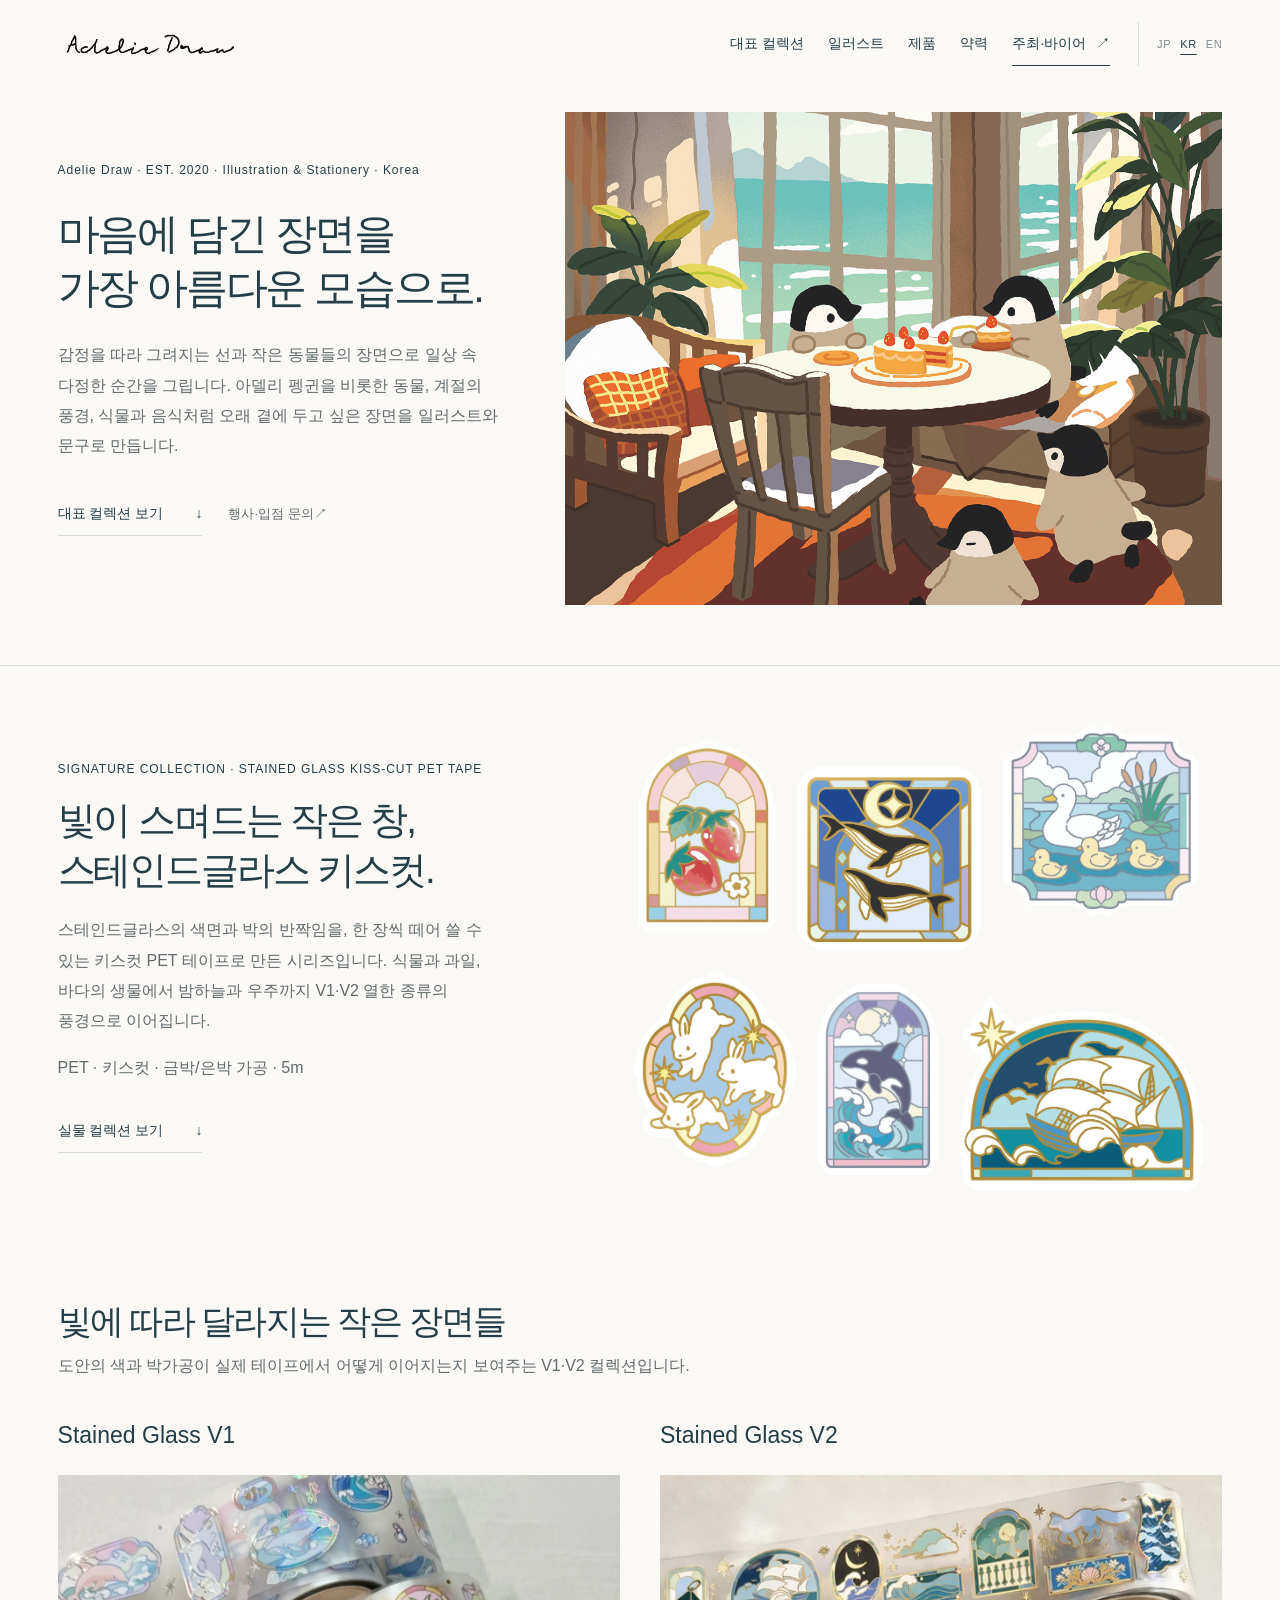
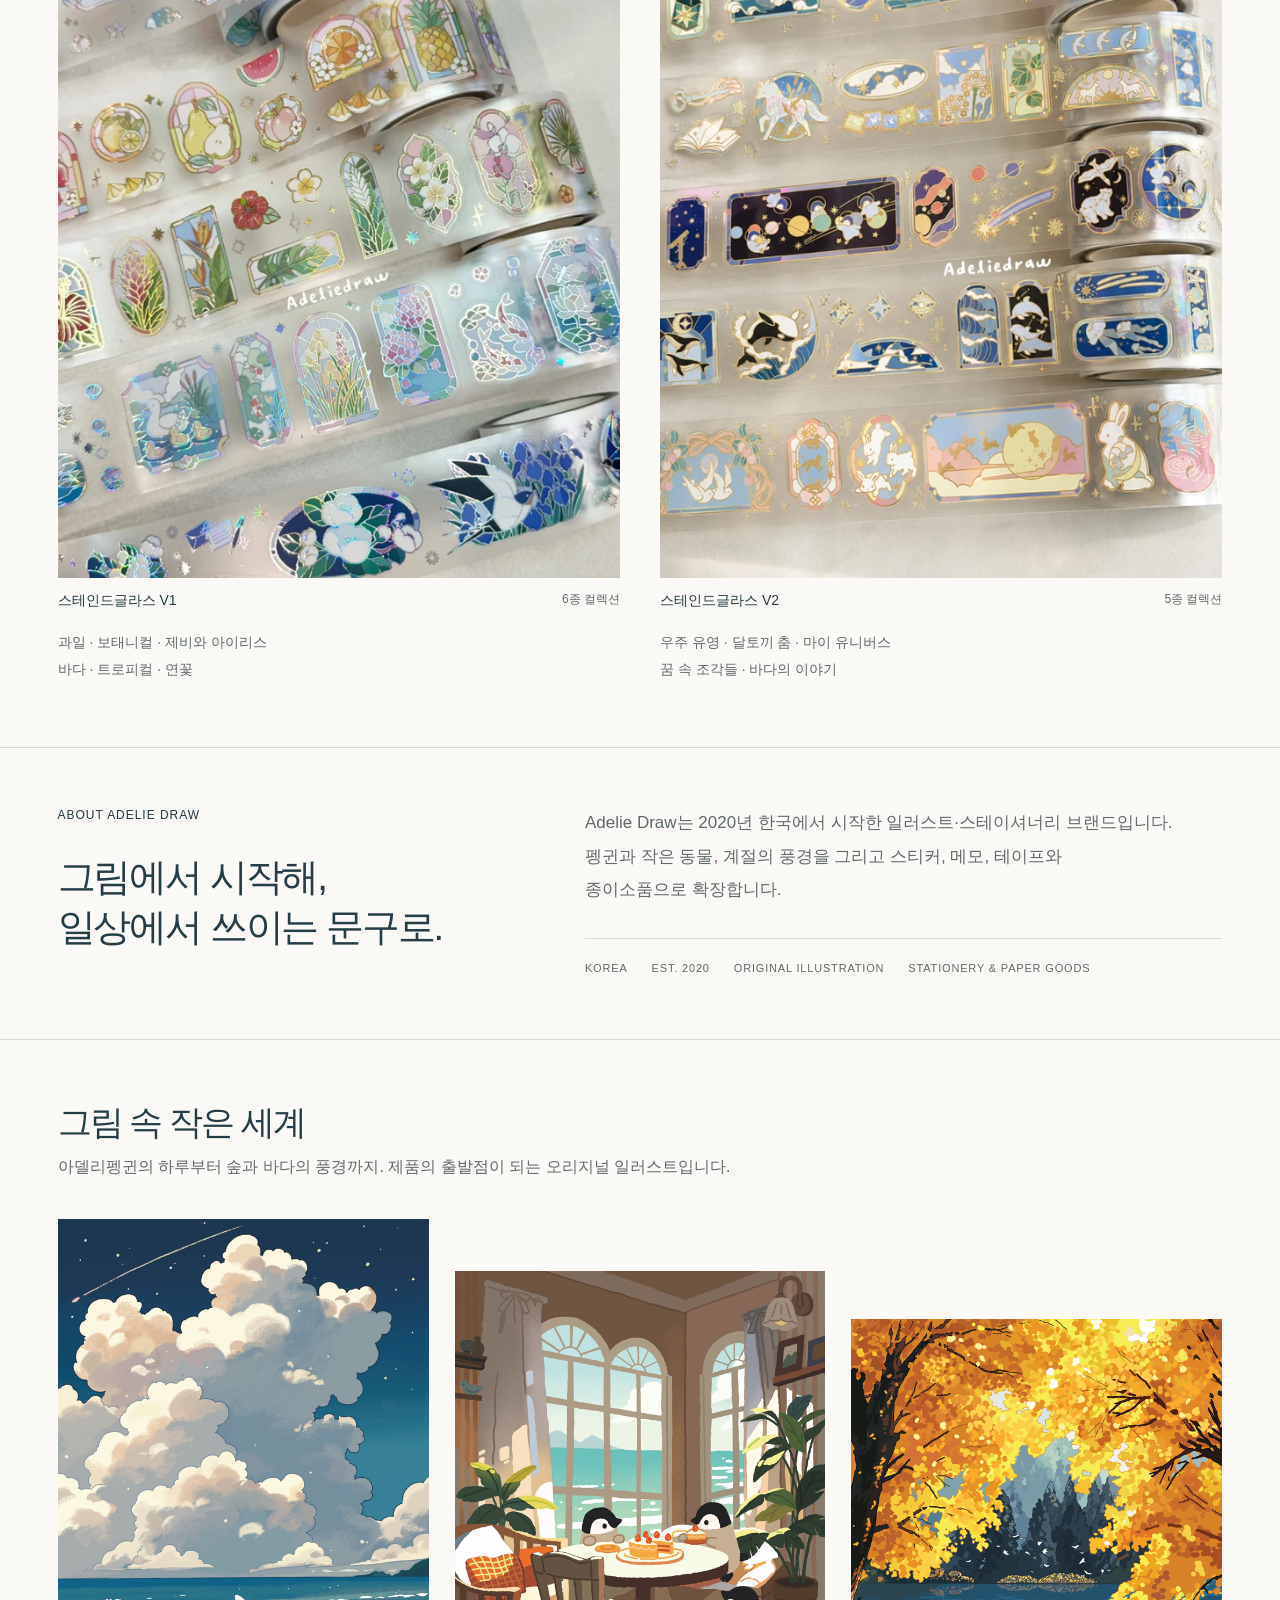
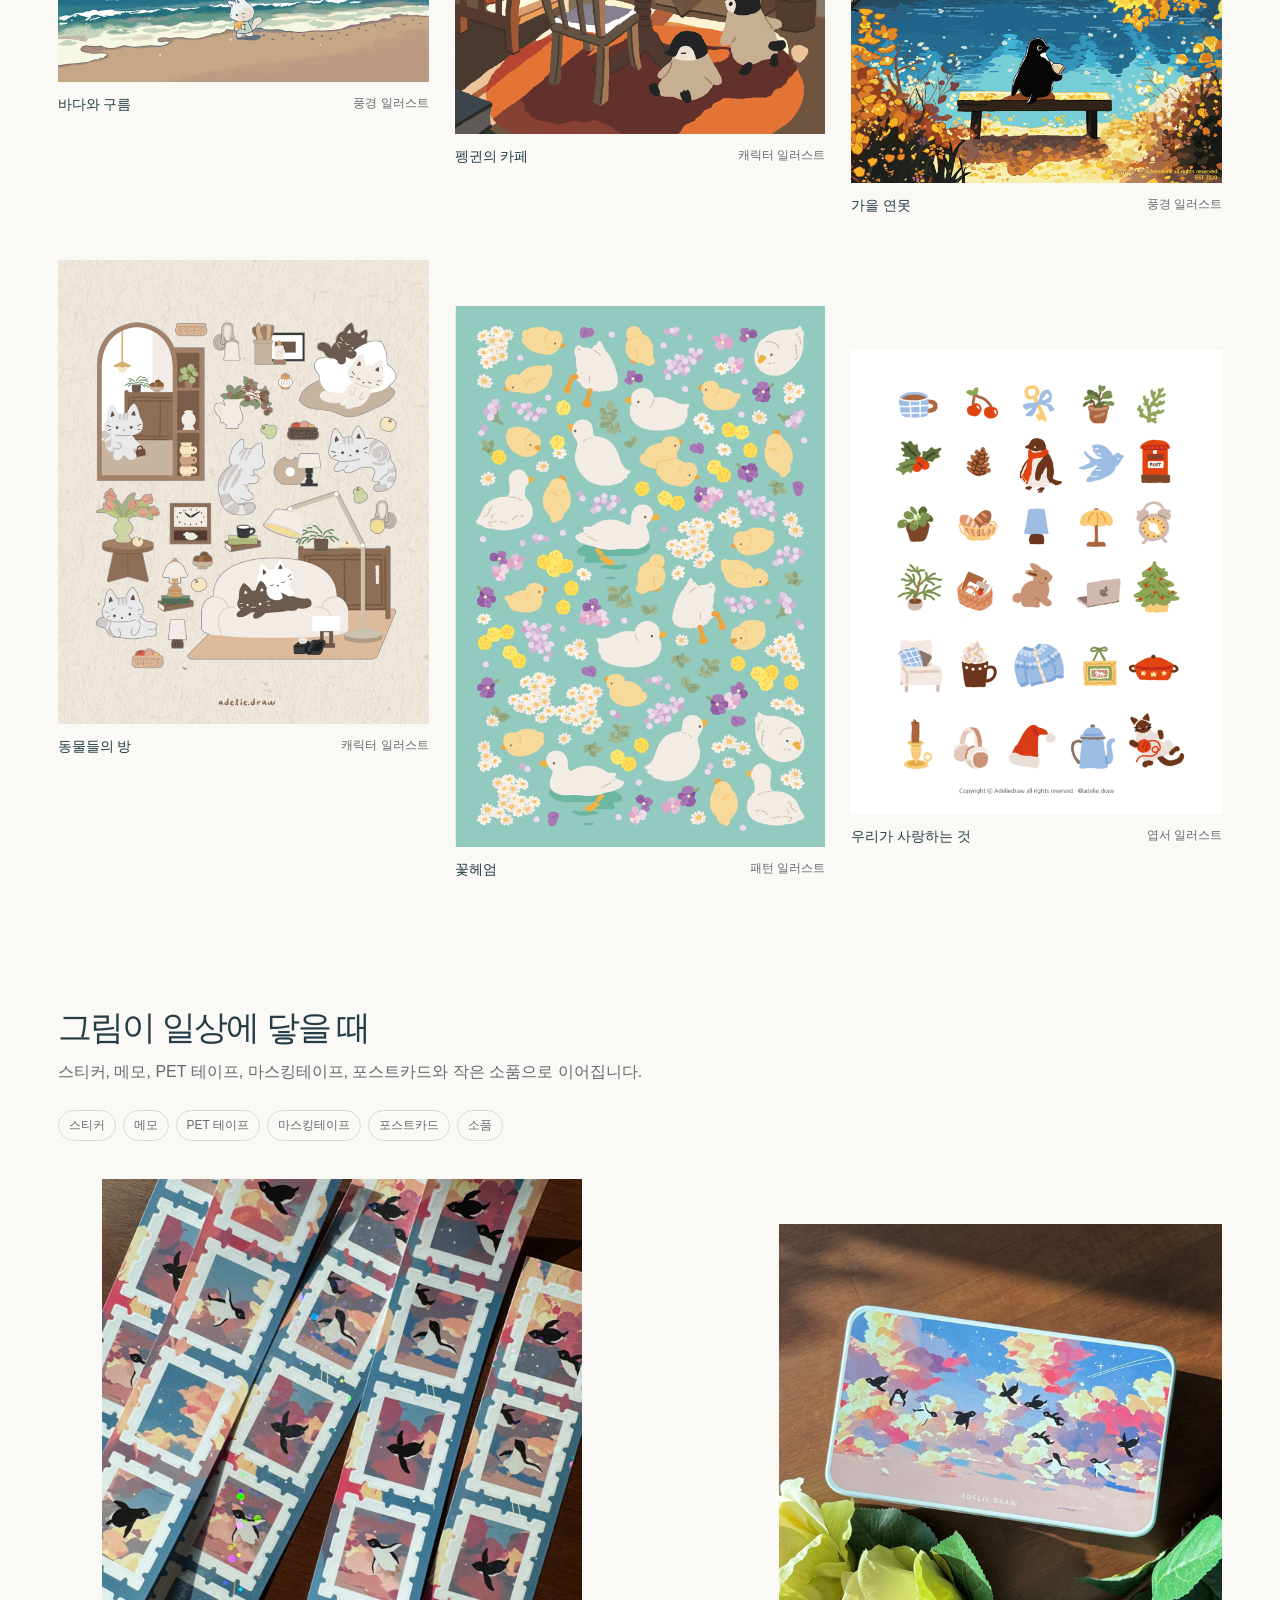
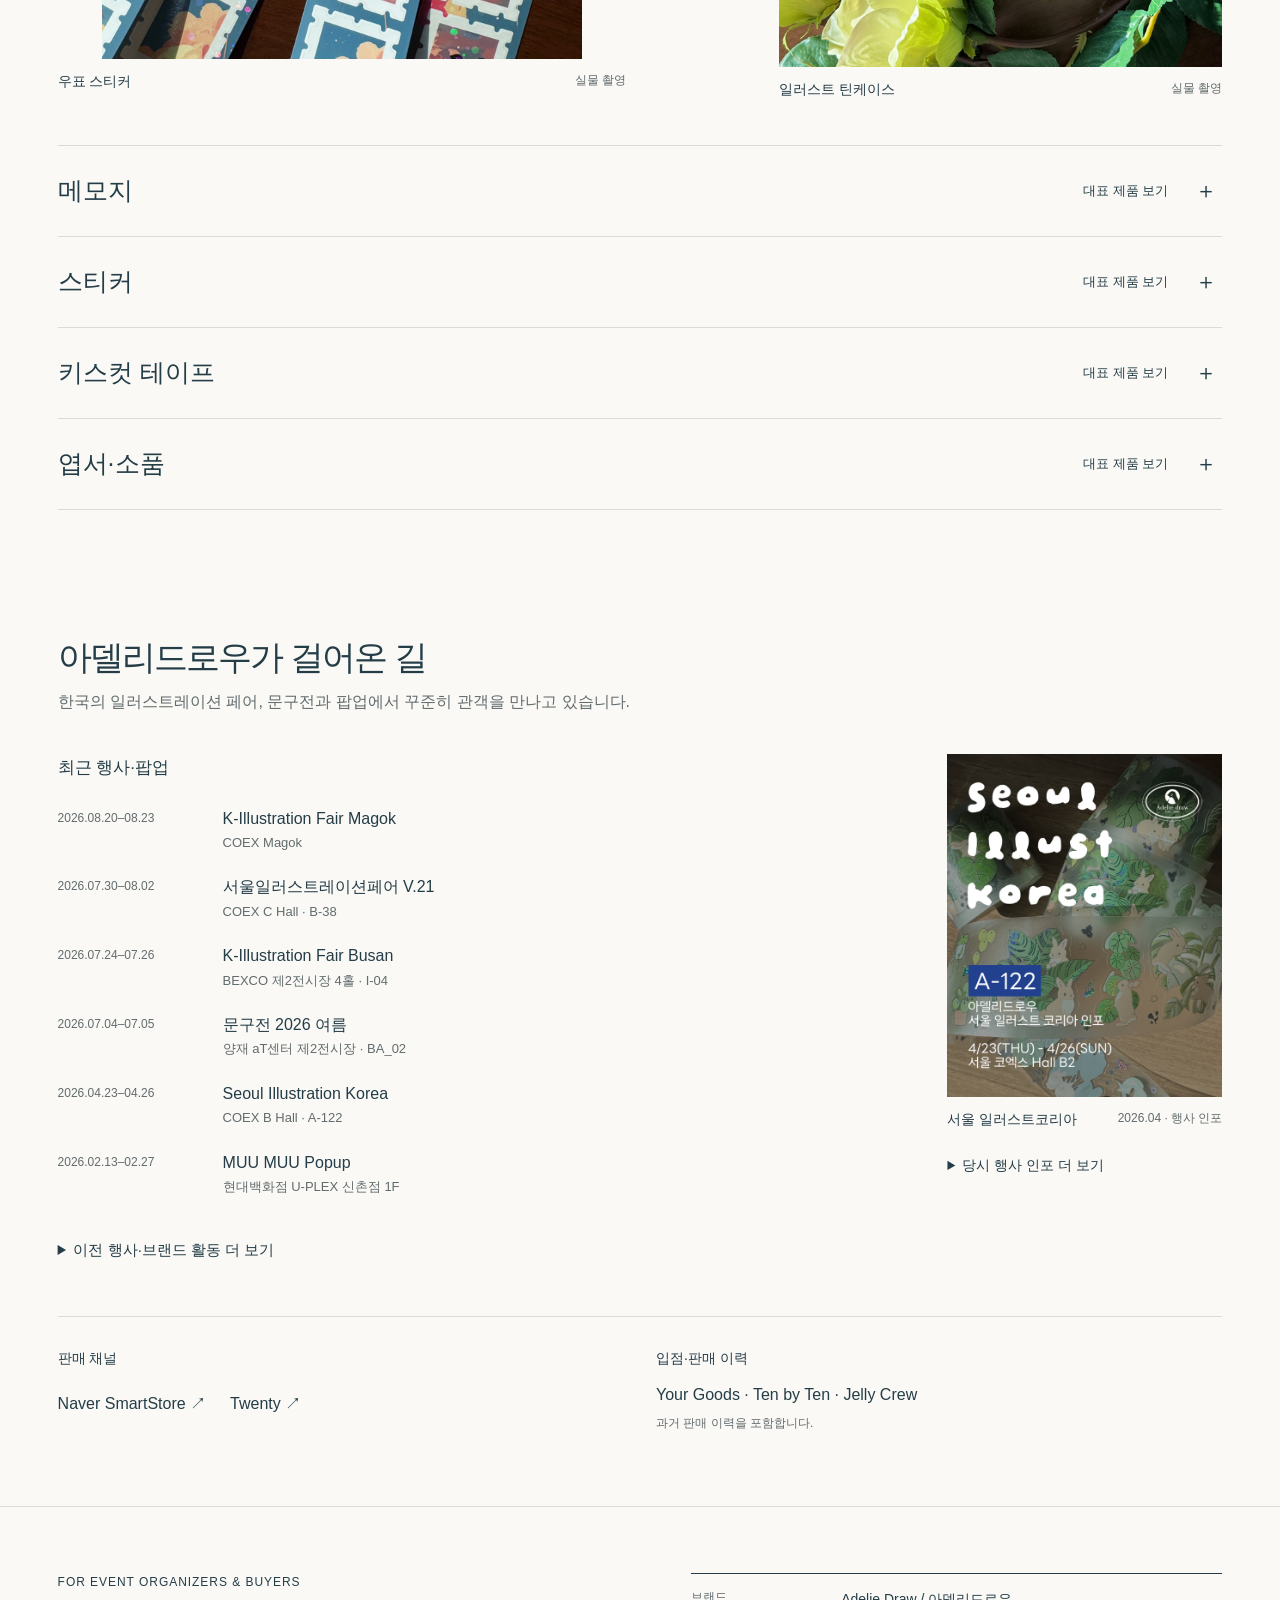
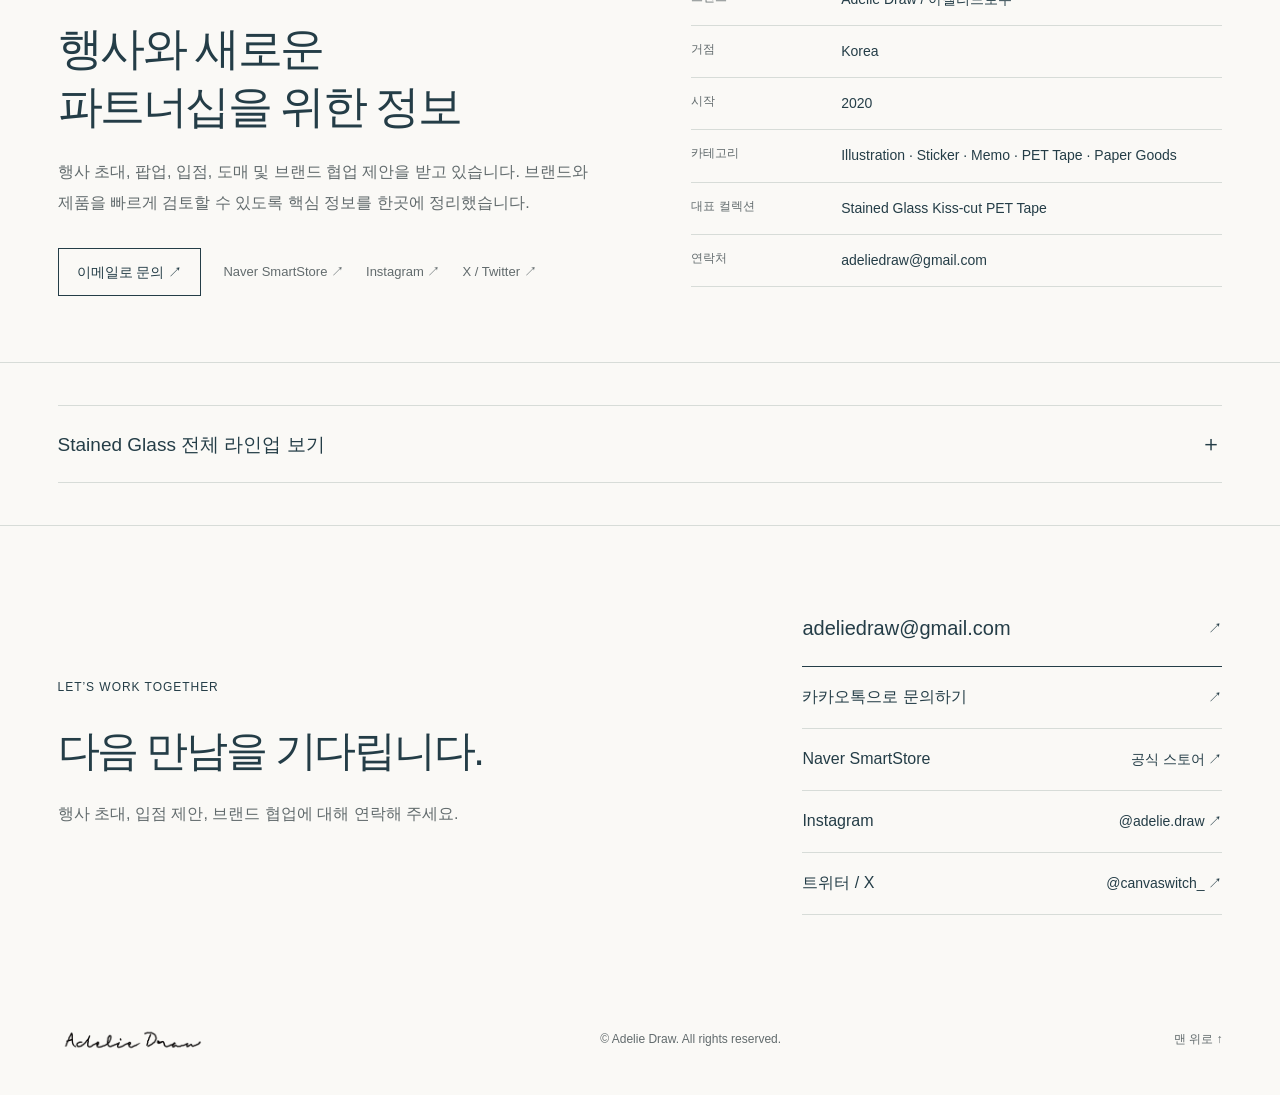
==== public/index.html @ 8f174fc6 "feat(portfolio): expose official sales and social channels" ====
<!doctype html>
<html lang="ko"><head><meta charset="utf-8"><meta name="viewport" content="width=device-width, initial-scale=1">
<title>아델리드로우 | Illustration &amp; Stationery Portfolio</title>
<meta name="description" content="펭귄과 작은 동물들, 계절의 풍경을 그리는 한국의 일러스트·문구 브랜드 아델리드로우. 대표 컬렉션과 제품, 행사 이력을 소개합니다.">
<meta name="theme-color" content="#faf9f6">
<link rel="canonical" href="https://info.adeliedraw.com/">
<link rel="alternate" hreflang="ja" href="https://info.adeliedraw.com/ja/">
<link rel="alternate" hreflang="ko" href="https://info.adeliedraw.com/">
<link rel="alternate" hreflang="en" href="https://info.adeliedraw.com/en/">
<link rel="alternate" hreflang="x-default" href="https://info.adeliedraw.com/">
<meta property="og:site_name" content="Adelie Draw"><meta property="og:title" content="아델리드로우 | Illustration &amp; Stationery"><meta property="og:description" content="오리지널 일러스트에서 시작한 문구와 대표 컬렉션, 행사 이력을 소개합니다."><meta property="og:url" content="https://info.adeliedraw.com/"><meta property="og:image" content="https://info.adeliedraw.com/assets/share-1200-c5800b6f.jpg"><meta property="og:image:width" content="1200"><meta property="og:image:height" content="630"><meta property="og:type" content="website"><meta property="og:locale" content="ko_KR">
<meta name="twitter:card" content="summary_large_image"><meta name="twitter:title" content="아델리드로우 | Illustration &amp; Stationery"><meta name="twitter:description" content="오리지널 일러스트에서 시작한 문구와 대표 컬렉션, 행사 이력을 소개합니다."><meta name="twitter:image" content="https://info.adeliedraw.com/assets/share-1200-c5800b6f.jpg">
<link rel="icon" href="assets/logo-640-71a188d0.webp" type="image/webp"><link rel="sitemap" type="application/xml" href="https://info.adeliedraw.com/sitemap.xml"><link rel="stylesheet" href="styles.css"><script src="app.js" defer></script>
<script type="application/ld+json">{"@context": "https://schema.org", "@type": "Organization", "name": "Adelie Draw", "alternateName": "アデリードロー", "url": "https://info.adeliedraw.com/", "email": "mailto:adeliedraw@gmail.com", "foundingDate": "2020", "sameAs": ["https://www.instagram.com/adelie.draw/", "https://x.com/canvaswitch_", "https://smartstore.naver.com/adeliedraw", "https://twenty.style/profile/canvaswitch"]}</script></head>
<body><a class="skip" href="#main">본문으로 건너뛰기</a>
<header class="header"><a class="brand" href="#top" aria-label="아델리드로우 처음으로"><img src="assets/logo-960-53f19fd9.webp" srcset="assets/logo-640-71a188d0.webp 640w, assets/logo-960-53f19fd9.webp 960w" sizes="(max-width: 639px) 92vw, (max-width: 1023px) 45vw, 32vw" width="960" height="192" alt="Adelie Draw" loading="lazy" decoding="async"></a><button class="menu-toggle" type="button" aria-expanded="false" aria-controls="navigation">메뉴 <span aria-hidden="true">＋</span></button><nav id="navigation" aria-label="Main"><a href="#signature">대표 컬렉션</a><a href="#works">일러스트</a><a href="#products">제품</a><a href="#exhibitions">약력</a><a href="#organizers">주최·바이어 <span aria-hidden="true">↗</span></a><div class="lang-switch" aria-label="Language"><a href="ja/" lang="ja" hreflang="ja">JP</a><a href="./" lang="ko" hreflang="ko" aria-current="page">KR</a><a href="en/" lang="en" hreflang="en">EN</a></div></nav></header>
<main id="main">
<section class="hero wrap" id="top" aria-labelledby="brand-title"><div class="hero-copy"><p class="eyebrow">Adelie Draw · EST. 2020 · Illustration & Stationery · Korea</p><h1 id="brand-title"><span>마음에 담긴 장면을</span> <span>가장 아름다운 모습으로.</span></h1><p class="intro">감정을 따라 그려지는 선과 작은 동물들의 장면으로 일상 속 다정한 순간을 그립니다. 아델리 펭귄을 비롯한 동물, 계절의 풍경, 식물과 음식처럼 오래 곁에 두고 싶은 장면을 일러스트와 문구로 만듭니다.</p><div class="hero-actions"><a class="text-link" href="#signature">대표 컬렉션 보기 <span aria-hidden="true">↓</span></a><a class="quiet-link" href="#organizers">행사·입점 문의 <span aria-hidden="true">↗</span></a></div></div><figure class="hero-art"><img src="assets/hero-1299-640f50bb.webp" srcset="assets/hero-640-02fce27b.webp 640w, assets/hero-1299-640f50bb.webp 1299w" sizes="(max-width: 767px) 92vw, 58vw" width="1299" height="974" alt="햇살이 드는 카페에서 케이크를 나누는 아델리펭귄들" fetchpriority="high" decoding="async"></figure></section>
<section class="glass-hero wrap" id="signature" aria-labelledby="signature-title"><div class="glass-intro"><p class="eyebrow">SIGNATURE COLLECTION · STAINED GLASS KISS-CUT PET TAPE</p><h2 id="signature-title"><span>빛이 스며드는 작은 창,</span> <span>스테인드글라스 키스컷.</span></h2><p>스테인드글라스의 색면과 박의 반짝임을, 한 장씩 떼어 쓸 수 있는 키스컷 PET 테이프로 만든 시리즈입니다. 식물과 과일, 바다의 생물에서 밤하늘과 우주까지 V1·V2 열한 종류의 풍경으로 이어집니다.</p><p class="glass-spec">PET · 키스컷 · 금박/은박 가공 · 5m</p><a class="text-link" href="#collections">실물 컬렉션 보기 <span aria-hidden="true">↓</span></a></div><div class="glass-cluster" aria-label="Signature pieces"><a class="piece" style="--w:310;--h:433" href="assets/kisscut/kc_0014-01-50399f9a.webp" data-lightbox data-caption="과일 · Stained Glass V1 · 01/13" data-theme="light" data-width="310" aria-label="과일 · Stained Glass V1 · 01/13 크게 보기"><img src="assets/kisscut/kc_0014-01-50399f9a.webp" width="310" height="433" alt="과일" loading="lazy" decoding="async"></a><a class="piece" style="--w:417;--h:417" href="assets/kisscut/kc_0023-01-8949f271.webp" data-lightbox data-caption="우주 유영 · Stained Glass V2 · 01/11" data-theme="dark" data-width="417" aria-label="우주 유영 · Stained Glass V2 · 01/11 크게 보기"><img src="assets/kisscut/kc_0023-01-8949f271.webp" width="417" height="417" alt="우주 유영" loading="lazy" decoding="async"></a><a class="piece" style="--w:443;--h:434" href="assets/kisscut/kc_0016-08-ddae94f2.webp" data-lightbox data-caption="연꽃 · Stained Glass V1 · 08/16" data-theme="light" data-width="443" aria-label="연꽃 · Stained Glass V1 · 08/16 크게 보기"><img src="assets/kisscut/kc_0016-08-ddae94f2.webp" width="443" height="434" alt="연꽃" loading="lazy" decoding="async"></a><a class="piece" style="--w:370;--h:438" href="assets/kisscut/kc_0024-03-611378e8.webp" data-lightbox data-caption="달토끼 춤 · Stained Glass V2 · 03/6" data-theme="dark" data-width="370" aria-label="달토끼 춤 · Stained Glass V2 · 03/6 크게 보기"><img src="assets/kisscut/kc_0024-03-611378e8.webp" width="370" height="438" alt="달토끼 춤" loading="lazy" decoding="async"></a><a class="piece" style="--w:271;--h:434" href="assets/kisscut/kc_0015-02-289e00f9.webp" data-lightbox data-caption="바다 · Stained Glass V1 · 02/19" data-theme="light" data-width="271" aria-label="바다 · Stained Glass V1 · 02/19 크게 보기"><img src="assets/kisscut/kc_0015-02-289e00f9.webp" width="271" height="434" alt="바다" loading="lazy" decoding="async"></a><a class="piece" style="--w:554;--h:439" href="assets/kisscut/kc_0020-02-09dc17ef.webp" data-lightbox data-caption="바다의 이야기 · Stained Glass V2 · 02/9" data-theme="dark" data-width="554" aria-label="바다의 이야기 · Stained Glass V2 · 02/9 크게 보기"><img src="assets/kisscut/kc_0020-02-09dc17ef.webp" width="554" height="439" alt="바다의 이야기" loading="lazy" decoding="async"></a></div></section>
<section class="section wrap kisscut-materials" id="collections" aria-labelledby="collection-title"><div class="section-heading"><h2 id="collection-title">빛에 따라 달라지는 작은 장면들</h2><p>도안의 색과 박가공이 실제 테이프에서 어떻게 이어지는지 보여주는 V1·V2 컬렉션입니다.</p></div><div class="collection-pair"><article id="collection-v1"><h3>Stained Glass V1</h3><figure class=""><a class="image-link" href="assets/collection-v1-800-272611c9.webp" data-lightbox aria-label="스테인드글라스 V1"><span class="sr-only">스테인드글라스 V1</span><img src="assets/collection-v1-800-272611c9.webp" srcset="assets/collection-v1-640-94d15cc2.webp 640w, assets/collection-v1-800-272611c9.webp 800w" sizes="(max-width: 639px) 92vw, (max-width: 1023px) 45vw, 32vw" width="800" height="1000" alt="스테인드글라스 V1" loading="lazy" decoding="async"></a><figcaption><span>스테인드글라스 V1</span><span class="caption-detail">6종 컬렉션</span></figcaption></figure><p>과일 · 보태니컬 · 제비와 아이리스<br>바다 · 트로피컬 · 연꽃</p></article><article id="collection-v2"><h3>Stained Glass V2</h3><figure class=""><a class="image-link" href="assets/collection-800-b5604fee.webp" data-lightbox aria-label="스테인드글라스 V2"><span class="sr-only">스테인드글라스 V2</span><img src="assets/collection-800-b5604fee.webp" srcset="assets/collection-640-39f688e8.webp 640w, assets/collection-800-b5604fee.webp 800w" sizes="(max-width: 639px) 92vw, (max-width: 1023px) 45vw, 32vw" width="800" height="1000" alt="스테인드글라스 V2" loading="lazy" decoding="async"></a><figcaption><span>스테인드글라스 V2</span><span class="caption-detail">5종 컬렉션</span></figcaption></figure><p>우주 유영 · 달토끼 춤 · 마이 유니버스<br>꿈 속 조각들 · 바다의 이야기</p></article></div></section>
<section class="about-section wrap" id="about" aria-labelledby="about-title"><div><p class="eyebrow">ABOUT ADELIE DRAW</p><h2 id="about-title">그림에서 시작해, 일상에서 쓰이는 문구로.</h2></div><div><p class="about-copy">Adelie Draw는 2020년 한국에서 시작한 일러스트·스테이셔너리 브랜드입니다. 펭귄과 작은 동물, 계절의 풍경을 그리고 스티커, 메모, 테이프와 종이소품으로 확장합니다.</p><ul class="fact-list"><li>KOREA</li><li>EST. 2020</li><li>ORIGINAL ILLUSTRATION</li><li>STATIONERY &amp; PAPER GOODS</li></ul></div></section>
<section class="section wrap" id="works" aria-labelledby="works-title"><div class="section-heading"><h2 id="works-title">그림 속 작은 세계</h2><p>아델리펭귄의 하루부터 숲과 바다의 풍경까지. 제품의 출발점이 되는 오리지널 일러스트입니다.</p></div><div class="works-gallery"><figure class=""><a class="image-link" href="assets/sea-1280-791c4300.webp" data-lightbox aria-label="바다와 구름"><span class="sr-only">바다와 구름</span><img src="assets/sea-1280-791c4300.webp" srcset="assets/sea-640-3817a66d.webp 640w, assets/sea-1280-791c4300.webp 1280w" sizes="(max-width: 639px) 92vw, (max-width: 1023px) 45vw, 32vw" width="1280" height="1600" alt="바다와 구름" loading="lazy" decoding="async"></a><figcaption><span>바다와 구름</span><span class="caption-detail">풍경 일러스트</span></figcaption></figure><figure class=""><a class="image-link" href="assets/cafe-1280-3fc779c8.webp" data-lightbox aria-label="펭귄의 카페"><span class="sr-only">펭귄의 카페</span><img src="assets/cafe-1280-3fc779c8.webp" srcset="assets/cafe-640-34a299a8.webp 640w, assets/cafe-1280-3fc779c8.webp 1280w" sizes="(max-width: 639px) 92vw, (max-width: 1023px) 45vw, 32vw" width="1280" height="1600" alt="펭귄의 카페" loading="lazy" decoding="async"></a><figcaption><span>펭귄의 카페</span><span class="caption-detail">캐릭터 일러스트</span></figcaption></figure><figure class=""><a class="image-link" href="assets/autumn-1080-d01e65e3.webp" data-lightbox aria-label="가을 연못"><span class="sr-only">가을 연못</span><img src="assets/autumn-1080-d01e65e3.webp" srcset="assets/autumn-640-cf03b8c3.webp 640w, assets/autumn-1080-d01e65e3.webp 1080w" sizes="(max-width: 639px) 92vw, (max-width: 1023px) 45vw, 32vw" width="1080" height="1351" alt="가을 연못" loading="lazy" decoding="async"></a><figcaption><span>가을 연못</span><span class="caption-detail">풍경 일러스트</span></figcaption></figure><figure class=""><a class="image-link" href="assets/room-1080-7adec6e8.webp" data-lightbox aria-label="동물들의 방"><span class="sr-only">동물들의 방</span><img src="assets/room-1080-7adec6e8.webp" srcset="assets/room-640-fdd5f24f.webp 640w, assets/room-1080-7adec6e8.webp 1080w" sizes="(max-width: 639px) 92vw, (max-width: 1023px) 45vw, 32vw" width="1080" height="1350" alt="동물들의 방" loading="lazy" decoding="async"></a><figcaption><span>동물들의 방</span><span class="caption-detail">캐릭터 일러스트</span></figcaption></figure><figure class=""><a class="image-link" href="assets/flowers-1096-9d5a98dd.webp" data-lightbox aria-label="꽃헤엄"><span class="sr-only">꽃헤엄</span><img src="assets/flowers-1096-9d5a98dd.webp" srcset="assets/flowers-640-51db934f.webp 640w, assets/flowers-1096-9d5a98dd.webp 1096w" sizes="(max-width: 639px) 92vw, (max-width: 1023px) 45vw, 32vw" width="1096" height="1600" alt="꽃헤엄" loading="lazy" decoding="async"></a><figcaption><span>꽃헤엄</span><span class="caption-detail">패턴 일러스트</span></figcaption></figure><figure class=""><a class="image-link" href="assets/love-1080-1a9fa79d.webp" data-lightbox aria-label="우리가 사랑하는 것"><span class="sr-only">우리가 사랑하는 것</span><img src="assets/love-1080-1a9fa79d.webp" srcset="assets/love-640-9f982eb0.webp 640w, assets/love-1080-1a9fa79d.webp 1080w" sizes="(max-width: 639px) 92vw, (max-width: 1023px) 45vw, 32vw" width="1080" height="1350" alt="우리가 사랑하는 것" loading="lazy" decoding="async"></a><figcaption><span>우리가 사랑하는 것</span><span class="caption-detail">엽서 일러스트</span></figcaption></figure></div></section>
<section class="section wrap" id="products" aria-labelledby="products-title"><div class="section-heading"><h2 id="products-title">그림이 일상에 닿을 때</h2><p>스티커, 메모, PET 테이프, 마스킹테이프, 포스트카드와 작은 소품으로 이어집니다.</p><ul class="range-list"><li>스티커</li><li>메모</li><li>PET 테이프</li><li>마스킹테이프</li><li>포스트카드</li><li>소품</li></ul></div><div class="product-materials"><figure class=""><a class="image-link" href="assets/stamps-1440-635d942e.webp" data-lightbox aria-label="우표 스티커"><span class="sr-only">우표 스티커</span><img src="assets/stamps-1440-635d942e.webp" srcset="assets/stamps-640-3da2fb29.webp 640w, assets/stamps-1440-635d942e.webp 1440w" sizes="(max-width: 639px) 92vw, (max-width: 1023px) 45vw, 32vw" width="1440" height="1440" alt="우표 스티커" loading="lazy" decoding="async"></a><figcaption><span>우표 스티커</span><span class="caption-detail">실물 촬영</span></figcaption></figure><figure class=""><a class="image-link" href="assets/tin-1440-765bccea.webp" data-lightbox aria-label="일러스트 틴케이스"><span class="sr-only">일러스트 틴케이스</span><img src="assets/tin-1440-765bccea.webp" srcset="assets/tin-640-a2135627.webp 640w, assets/tin-1440-765bccea.webp 1440w" sizes="(max-width: 639px) 92vw, (max-width: 1023px) 45vw, 32vw" width="1440" height="1440" alt="일러스트 틴케이스" loading="lazy" decoding="async"></a><figcaption><span>일러스트 틴케이스</span><span class="caption-detail">실물 촬영</span></figcaption></figure></div><div class="product-categories"><details class="product-category"><summary><span>메모지</span><span class="disclosure-action"><span class="when-closed">대표 제품 보기</span><span class="when-open">접기</span><b aria-hidden="true">＋</b></span></summary><p class="category-note">일러스트를 일상적인 기록에 곁들이는 비점착 메모.</p><div class="category-gallery"><figure class=""><a class="image-link" href="assets/memo-moon-800-cedb248d.webp" data-lightbox aria-label="보름달 메모지"><span class="sr-only">보름달 메모지</span><img src="assets/memo-moon-800-cedb248d.webp" srcset="assets/memo-moon-640-ffd9173c.webp 640w, assets/memo-moon-800-cedb248d.webp 800w" sizes="(max-width: 639px) 92vw, (max-width: 1023px) 45vw, 32vw" width="800" height="800" alt="보름달 메모지" loading="lazy" decoding="async"></a><figcaption><span>보름달 메모지</span><span class="caption-detail"></span></figcaption></figure><figure class=""><a class="image-link" href="assets/memo-stars-800-ea6e0d11.webp" data-lightbox aria-label="별 유영 메모지"><span class="sr-only">별 유영 메모지</span><img src="assets/memo-stars-800-ea6e0d11.webp" srcset="assets/memo-stars-640-e6df4a5d.webp 640w, assets/memo-stars-800-ea6e0d11.webp 800w" sizes="(max-width: 639px) 92vw, (max-width: 1023px) 45vw, 32vw" width="800" height="800" alt="별 유영 메모지" loading="lazy" decoding="async"></a><figcaption><span>별 유영 메모지</span><span class="caption-detail"></span></figcaption></figure><figure class=""><a class="image-link" href="assets/memo-sea-800-0f0daaac.webp" data-lightbox aria-label="바닷속 메모지"><span class="sr-only">바닷속 메모지</span><img src="assets/memo-sea-800-0f0daaac.webp" srcset="assets/memo-sea-640-738ee2f0.webp 640w, assets/memo-sea-800-0f0daaac.webp 800w" sizes="(max-width: 639px) 92vw, (max-width: 1023px) 45vw, 32vw" width="800" height="800" alt="바닷속 메모지" loading="lazy" decoding="async"></a><figcaption><span>바닷속 메모지</span><span class="caption-detail"></span></figcaption></figure><figure class=""><a class="image-link" href="assets/memo-fresh-800-49707b42.webp" data-lightbox aria-label="상큼 메모지"><span class="sr-only">상큼 메모지</span><img src="assets/memo-fresh-800-49707b42.webp" srcset="assets/memo-fresh-640-338b9ffe.webp 640w, assets/memo-fresh-800-49707b42.webp 800w" sizes="(max-width: 639px) 92vw, (max-width: 1023px) 45vw, 32vw" width="800" height="800" alt="상큼 메모지" loading="lazy" decoding="async"></a><figcaption><span>상큼 메모지</span><span class="caption-detail"></span></figcaption></figure><figure class=""><a class="image-link" href="assets/memo-meal-800-a7d973a0.webp" data-lightbox aria-label="식사를 합시다 메모지"><span class="sr-only">식사를 합시다 메모지</span><img src="assets/memo-meal-800-a7d973a0.webp" srcset="assets/memo-meal-640-bb187ceb.webp 640w, assets/memo-meal-800-a7d973a0.webp 800w" sizes="(max-width: 639px) 92vw, (max-width: 1023px) 45vw, 32vw" width="800" height="800" alt="식사를 합시다 메모지" loading="lazy" decoding="async"></a><figcaption><span>식사를 합시다 메모지</span><span class="caption-detail"></span></figcaption></figure><figure class=""><a class="image-link" href="assets/memo-fox-800-aecdca46.webp" data-lightbox aria-label="식빵 여우 메모지"><span class="sr-only">식빵 여우 메모지</span><img src="assets/memo-fox-800-aecdca46.webp" srcset="assets/memo-fox-640-c78a7fd1.webp 640w, assets/memo-fox-800-aecdca46.webp 800w" sizes="(max-width: 639px) 92vw, (max-width: 1023px) 45vw, 32vw" width="800" height="800" alt="식빵 여우 메모지" loading="lazy" decoding="async"></a><figcaption><span>식빵 여우 메모지</span><span class="caption-detail"></span></figcaption></figure><figure class=""><a class="image-link" href="assets/memo-green-800-8b0ca7d6.webp" data-lightbox aria-label="그리너리 메모지"><span class="sr-only">그리너리 메모지</span><img src="assets/memo-green-800-8b0ca7d6.webp" srcset="assets/memo-green-640-65ed843d.webp 640w, assets/memo-green-800-8b0ca7d6.webp 800w" sizes="(max-width: 639px) 92vw, (max-width: 1023px) 45vw, 32vw" width="800" height="800" alt="그리너리 메모지" loading="lazy" decoding="async"></a><figcaption><span>그리너리 메모지</span><span class="caption-detail"></span></figcaption></figure></div></details><details class="product-category"><summary><span>스티커</span><span class="disclosure-action"><span class="when-closed">대표 제품 보기</span><span class="when-open">접기</span><b aria-hidden="true">＋</b></span></summary><p class="category-note">동물과 계절의 장면을 한 장씩 골라 쓰는 씰 스티커.</p><div class="category-gallery"><figure class=""><a class="image-link" href="assets/sticker-cats-800-e72f70cf.webp" data-lightbox aria-label="고양이 후르츠 스티커"><span class="sr-only">고양이 후르츠 스티커</span><img src="assets/sticker-cats-800-e72f70cf.webp" srcset="assets/sticker-cats-640-f8b04c42.webp 640w, assets/sticker-cats-800-e72f70cf.webp 800w" sizes="(max-width: 639px) 92vw, (max-width: 1023px) 45vw, 32vw" width="800" height="800" alt="고양이 후르츠 스티커" loading="lazy" decoding="async"></a><figcaption><span>고양이 후르츠 스티커</span><span class="caption-detail"></span></figcaption></figure><figure class=""><a class="image-link" href="assets/sticker-clover-800-06065306.webp" data-lightbox aria-label="클로버와 토끼 스티커"><span class="sr-only">클로버와 토끼 스티커</span><img src="assets/sticker-clover-800-06065306.webp" srcset="assets/sticker-clover-640-0fa36b8d.webp 640w, assets/sticker-clover-800-06065306.webp 800w" sizes="(max-width: 639px) 92vw, (max-width: 1023px) 45vw, 32vw" width="800" height="800" alt="클로버와 토끼 스티커" loading="lazy" decoding="async"></a><figcaption><span>클로버와 토끼 스티커</span><span class="caption-detail"></span></figcaption></figure><figure class=""><a class="image-link" href="assets/sticker-cafe-800-50d658ea.webp" data-lightbox aria-label="바다가 보이는 카페 씰스티커"><span class="sr-only">바다가 보이는 카페 씰스티커</span><img src="assets/sticker-cafe-800-50d658ea.webp" srcset="assets/sticker-cafe-640-c1c77302.webp 640w, assets/sticker-cafe-800-50d658ea.webp 800w" sizes="(max-width: 639px) 92vw, (max-width: 1023px) 45vw, 32vw" width="800" height="800" alt="바다가 보이는 카페 씰스티커" loading="lazy" decoding="async"></a><figcaption><span>바다가 보이는 카페 씰스티커</span><span class="caption-detail"></span></figcaption></figure><figure class=""><a class="image-link" href="assets/sticker-lemon-800-dbd578d8.webp" data-lightbox aria-label="레몬 파운드 케이크 씰스티커"><span class="sr-only">레몬 파운드 케이크 씰스티커</span><img src="assets/sticker-lemon-800-dbd578d8.webp" srcset="assets/sticker-lemon-640-284d84cc.webp 640w, assets/sticker-lemon-800-dbd578d8.webp 800w" sizes="(max-width: 639px) 92vw, (max-width: 1023px) 45vw, 32vw" width="800" height="800" alt="레몬 파운드 케이크 씰스티커" loading="lazy" decoding="async"></a><figcaption><span>레몬 파운드 케이크 씰스티커</span><span class="caption-detail"></span></figcaption></figure><figure class=""><a class="image-link" href="assets/sticker-knitting-800-f86774f1.webp" data-lightbox aria-label="뜨개질 시간 씰스티커"><span class="sr-only">뜨개질 시간 씰스티커</span><img src="assets/sticker-knitting-800-f86774f1.webp" srcset="assets/sticker-knitting-640-57866787.webp 640w, assets/sticker-knitting-800-f86774f1.webp 800w" sizes="(max-width: 639px) 92vw, (max-width: 1023px) 45vw, 32vw" width="800" height="800" alt="뜨개질 시간 씰스티커" loading="lazy" decoding="async"></a><figcaption><span>뜨개질 시간 씰스티커</span><span class="caption-detail"></span></figcaption></figure><figure class=""><a class="image-link" href="assets/sticker-snow-800-5f1f4e13.webp" data-lightbox aria-label="눈송이 요정들의 춤 씰스티커"><span class="sr-only">눈송이 요정들의 춤 씰스티커</span><img src="assets/sticker-snow-800-5f1f4e13.webp" srcset="assets/sticker-snow-640-9c8e818e.webp 640w, assets/sticker-snow-800-5f1f4e13.webp 800w" sizes="(max-width: 639px) 92vw, (max-width: 1023px) 45vw, 32vw" width="800" height="800" alt="눈송이 요정들의 춤 씰스티커" loading="lazy" decoding="async"></a><figcaption><span>눈송이 요정들의 춤 씰스티커</span><span class="caption-detail"></span></figcaption></figure></div></details><details class="product-category"><summary><span>키스컷 테이프</span><span class="disclosure-action"><span class="when-closed">대표 제품 보기</span><span class="when-open">접기</span><b aria-hidden="true">＋</b></span></summary><p class="category-note">투명 PET와 칼선을 활용한 장식 테이프.</p><h3 class="category-subtitle">Stained Glass V1</h3><div class="category-gallery"><figure class=""><a class="image-link" href="assets/v1-fruit-800-79fd3c45.webp" data-lightbox aria-label="과일"><span class="sr-only">과일</span><img src="assets/v1-fruit-800-79fd3c45.webp" srcset="assets/v1-fruit-640-2c729d69.webp 640w, assets/v1-fruit-800-79fd3c45.webp 800w" sizes="(max-width: 639px) 92vw, (max-width: 1023px) 45vw, 32vw" width="800" height="1000" alt="과일" loading="lazy" decoding="async"></a><figcaption><span>과일</span><span class="caption-detail"></span></figcaption></figure><figure class=""><a class="image-link" href="assets/v1-botanical-800-26d731a0.webp" data-lightbox aria-label="보태니컬"><span class="sr-only">보태니컬</span><img src="assets/v1-botanical-800-26d731a0.webp" srcset="assets/v1-botanical-640-408aabff.webp 640w, assets/v1-botanical-800-26d731a0.webp 800w" sizes="(max-width: 639px) 92vw, (max-width: 1023px) 45vw, 32vw" width="800" height="1000" alt="보태니컬" loading="lazy" decoding="async"></a><figcaption><span>보태니컬</span><span class="caption-detail"></span></figcaption></figure><figure class=""><a class="image-link" href="assets/v1-swallow-800-2420fae1.webp" data-lightbox aria-label="제비와 아이리스"><span class="sr-only">제비와 아이리스</span><img src="assets/v1-swallow-800-2420fae1.webp" srcset="assets/v1-swallow-640-a74fc9b2.webp 640w, assets/v1-swallow-800-2420fae1.webp 800w" sizes="(max-width: 639px) 92vw, (max-width: 1023px) 45vw, 32vw" width="800" height="1000" alt="제비와 아이리스" loading="lazy" decoding="async"></a><figcaption><span>제비와 아이리스</span><span class="caption-detail"></span></figcaption></figure><figure class=""><a class="image-link" href="assets/v1-ocean-800-bdc6717d.webp" data-lightbox aria-label="바다"><span class="sr-only">바다</span><img src="assets/v1-ocean-800-bdc6717d.webp" srcset="assets/v1-ocean-640-6042cc73.webp 640w, assets/v1-ocean-800-bdc6717d.webp 800w" sizes="(max-width: 639px) 92vw, (max-width: 1023px) 45vw, 32vw" width="800" height="1000" alt="바다" loading="lazy" decoding="async"></a><figcaption><span>바다</span><span class="caption-detail"></span></figcaption></figure><figure class=""><a class="image-link" href="assets/v1-tropical-800-708687dc.webp" data-lightbox aria-label="트로피컬"><span class="sr-only">트로피컬</span><img src="assets/v1-tropical-800-708687dc.webp" srcset="assets/v1-tropical-640-08b9d568.webp 640w, assets/v1-tropical-800-708687dc.webp 800w" sizes="(max-width: 639px) 92vw, (max-width: 1023px) 45vw, 32vw" width="800" height="1000" alt="트로피컬" loading="lazy" decoding="async"></a><figcaption><span>트로피컬</span><span class="caption-detail"></span></figcaption></figure><figure class=""><a class="image-link" href="assets/v1-lotus-800-9aa3824a.webp" data-lightbox aria-label="연꽃"><span class="sr-only">연꽃</span><img src="assets/v1-lotus-800-9aa3824a.webp" srcset="assets/v1-lotus-640-5aeea92c.webp 640w, assets/v1-lotus-800-9aa3824a.webp 800w" sizes="(max-width: 639px) 92vw, (max-width: 1023px) 45vw, 32vw" width="800" height="1000" alt="연꽃" loading="lazy" decoding="async"></a><figcaption><span>연꽃</span><span class="caption-detail"></span></figcaption></figure></div><h3 class="category-subtitle">Stained Glass V2</h3><div class="category-gallery"><figure class=""><a class="image-link" href="assets/space-800-9f8307cb.webp" data-lightbox aria-label="우주 유영"><span class="sr-only">우주 유영</span><img src="assets/space-800-9f8307cb.webp" srcset="assets/space-640-46b7bf92.webp 640w, assets/space-800-9f8307cb.webp 800w" sizes="(max-width: 639px) 92vw, (max-width: 1023px) 45vw, 32vw" width="800" height="1000" alt="우주 유영" loading="lazy" decoding="async"></a><figcaption><span>우주 유영</span><span class="caption-detail"></span></figcaption></figure><figure class=""><a class="image-link" href="assets/moon-rabbit-800-cd17cbb2.webp" data-lightbox aria-label="달토끼 춤"><span class="sr-only">달토끼 춤</span><img src="assets/moon-rabbit-800-cd17cbb2.webp" srcset="assets/moon-rabbit-640-47fb8232.webp 640w, assets/moon-rabbit-800-cd17cbb2.webp 800w" sizes="(max-width: 639px) 92vw, (max-width: 1023px) 45vw, 32vw" width="800" height="1000" alt="달토끼 춤" loading="lazy" decoding="async"></a><figcaption><span>달토끼 춤</span><span class="caption-detail"></span></figcaption></figure><figure class=""><a class="image-link" href="assets/universe-800-45fd562a.webp" data-lightbox aria-label="마이 유니버스"><span class="sr-only">마이 유니버스</span><img src="assets/universe-800-45fd562a.webp" srcset="assets/universe-640-9dec75f6.webp 640w, assets/universe-800-45fd562a.webp 800w" sizes="(max-width: 639px) 92vw, (max-width: 1023px) 45vw, 32vw" width="800" height="1000" alt="마이 유니버스" loading="lazy" decoding="async"></a><figcaption><span>마이 유니버스</span><span class="caption-detail"></span></figcaption></figure><figure class=""><a class="image-link" href="assets/dream-800-aadb3776.webp" data-lightbox aria-label="꿈 속 조각들"><span class="sr-only">꿈 속 조각들</span><img src="assets/dream-800-aadb3776.webp" srcset="assets/dream-640-0755044b.webp 640w, assets/dream-800-aadb3776.webp 800w" sizes="(max-width: 639px) 92vw, (max-width: 1023px) 45vw, 32vw" width="800" height="1000" alt="꿈 속 조각들" loading="lazy" decoding="async"></a><figcaption><span>꿈 속 조각들</span><span class="caption-detail"></span></figcaption></figure><figure class=""><a class="image-link" href="assets/ocean-story-800-e5f500ab.webp" data-lightbox aria-label="바다의 이야기"><span class="sr-only">바다의 이야기</span><img src="assets/ocean-story-800-e5f500ab.webp" srcset="assets/ocean-story-640-fe69aedd.webp 640w, assets/ocean-story-800-e5f500ab.webp 800w" sizes="(max-width: 639px) 92vw, (max-width: 1023px) 45vw, 32vw" width="800" height="1000" alt="바다의 이야기" loading="lazy" decoding="async"></a><figcaption><span>바다의 이야기</span><span class="caption-detail"></span></figcaption></figure></div><h3 class="category-subtitle">동물과 일상의 장면</h3><div class="category-gallery"><figure class=""><a class="image-link" href="assets/tape-penguins-800-c73a4ffc.webp" data-lightbox aria-label="펭귄 친구들 키스컷 테이프"><span class="sr-only">펭귄 친구들 키스컷 테이프</span><img src="assets/tape-penguins-800-c73a4ffc.webp" srcset="assets/tape-penguins-640-052e4b10.webp 640w, assets/tape-penguins-800-c73a4ffc.webp 800w" sizes="(max-width: 639px) 92vw, (max-width: 1023px) 45vw, 32vw" width="800" height="800" alt="펭귄 친구들 키스컷 테이프" loading="lazy" decoding="async"></a><figcaption><span>펭귄 친구들 키스컷 테이프</span><span class="caption-detail"></span></figcaption></figure><figure class=""><a class="image-link" href="assets/tape-bread-800-06819e72.webp" data-lightbox aria-label="브레드 타임 키스컷 테이프"><span class="sr-only">브레드 타임 키스컷 테이프</span><img src="assets/tape-bread-800-06819e72.webp" srcset="assets/tape-bread-640-6800c2b5.webp 640w, assets/tape-bread-800-06819e72.webp 800w" sizes="(max-width: 639px) 92vw, (max-width: 1023px) 45vw, 32vw" width="800" height="800" alt="브레드 타임 키스컷 테이프" loading="lazy" decoding="async"></a><figcaption><span>브레드 타임 키스컷 테이프</span><span class="caption-detail"></span></figcaption></figure><figure class=""><a class="image-link" href="assets/tape-duck-800-518b7928.webp" data-lightbox aria-label="나팔꽃 오리 키스컷 테이프"><span class="sr-only">나팔꽃 오리 키스컷 테이프</span><img src="assets/tape-duck-800-518b7928.webp" srcset="assets/tape-duck-640-d7f1ee0a.webp 640w, assets/tape-duck-800-518b7928.webp 800w" sizes="(max-width: 639px) 92vw, (max-width: 1023px) 45vw, 32vw" width="800" height="800" alt="나팔꽃 오리 키스컷 테이프" loading="lazy" decoding="async"></a><figcaption><span>나팔꽃 오리 키스컷 테이프</span><span class="caption-detail"></span></figcaption></figure></div></details><details class="product-category"><summary><span>엽서·소품</span><span class="disclosure-action"><span class="when-closed">대표 제품 보기</span><span class="when-open">접기</span><b aria-hidden="true">＋</b></span></summary><p class="category-note">그림을 손에 쥘 수 있는 포스트카드와 작은 소품.</p><div class="category-gallery"><figure class=""><a class="image-link" href="assets/postcard-love-800-bc3b7e4d.webp" data-lightbox aria-label="우리가 사랑하는 것 엽서"><span class="sr-only">우리가 사랑하는 것 엽서</span><img src="assets/postcard-love-800-bc3b7e4d.webp" srcset="assets/postcard-love-640-13438082.webp 640w, assets/postcard-love-800-bc3b7e4d.webp 800w" sizes="(max-width: 639px) 92vw, (max-width: 1023px) 45vw, 32vw" width="800" height="800" alt="우리가 사랑하는 것 엽서" loading="lazy" decoding="async"></a><figcaption><span>우리가 사랑하는 것 엽서</span><span class="caption-detail"></span></figcaption></figure><figure class=""><a class="image-link" href="assets/tin-1440-765bccea.webp" data-lightbox aria-label="일러스트 틴케이스"><span class="sr-only">일러스트 틴케이스</span><img src="assets/tin-1440-765bccea.webp" srcset="assets/tin-640-a2135627.webp 640w, assets/tin-1440-765bccea.webp 1440w" sizes="(max-width: 639px) 92vw, (max-width: 1023px) 45vw, 32vw" width="1440" height="1440" alt="일러스트 틴케이스" loading="lazy" decoding="async"></a><figcaption><span>일러스트 틴케이스</span><span class="caption-detail"></span></figcaption></figure><figure class=""><a class="image-link" href="assets/round-1440-6835cb6f.webp" data-lightbox aria-label="작은 소품"><span class="sr-only">작은 소품</span><img src="assets/round-1440-6835cb6f.webp" srcset="assets/round-640-d61e017c.webp 640w, assets/round-1440-6835cb6f.webp 1440w" sizes="(max-width: 639px) 92vw, (max-width: 1023px) 45vw, 32vw" width="1440" height="1440" alt="작은 소품" loading="lazy" decoding="async"></a><figcaption><span>작은 소품</span><span class="caption-detail"></span></figcaption></figure></div></details></div></section>
<section class="section wrap exhibitions" id="exhibitions" aria-labelledby="events-title"><div class="section-heading"><h2 id="events-title">아델리드로우가 걸어온 길</h2><p>한국의 일러스트레이션 페어, 문구전과 팝업에서 꾸준히 관객을 만나고 있습니다.</p></div><div class="event-layout"><div><h3 class="history-heading">최근 행사·팝업</h3><ol class="event-list"><li><span class="event-date">2026.08.20–08.23</span><span>K-Illustration Fair Magok</span><span class="event-place">COEX Magok</span></li><li><span class="event-date">2026.07.30–08.02</span><span>서울일러스트레이션페어 V.21</span><span class="event-place">COEX C Hall · B-38</span></li><li><span class="event-date">2026.07.24–07.26</span><span>K-Illustration Fair Busan</span><span class="event-place">BEXCO 제2전시장 4홀 · I-04</span></li><li><span class="event-date">2026.07.04–07.05</span><span>문구전 2026 여름</span><span class="event-place">양재 aT센터 제2전시장 · BA_02</span></li><li><span class="event-date">2026.04.23–04.26</span><span>Seoul Illustration Korea</span><span class="event-place">COEX B Hall · A-122</span></li><li><span class="event-date">2026.02.13–02.27</span><span>MUU MUU Popup</span><span class="event-place">현대백화점 U-PLEX 신촌점 1F</span></li></ol><details class="history-details"><summary>이전 행사·브랜드 활동 더 보기</summary><h3 class="history-heading">이전 행사</h3><ol class="event-list"><li><span class="event-date">2025.12.25–12.28</span><span>서울일러스트레이션페어</span><span class="event-place">COEX C Hall · D35</span></li><li><span class="event-date">2023.08</span><span>모닝글로리 일러스트 페어</span><span class="event-place">서울 마포 모닝글로리 빌딩</span></li><li><span class="event-date">2022.12.22–12.25</span><span>서울일러스트레이션페어</span><span class="event-place">COEX · G30</span></li></ol><h3 class="history-heading">브랜드·협업·제품 활동</h3><ol class="event-list activity-list"><li><span class="event-date">2026.09</span><div><h4>스테인드글라스 키스컷 V2 공개</h4><p>우주 유영 · 달토끼 춤 · 마이 유니버스 · 꿈 속 조각들 · 바다의 이야기, 5종을 온라인 마켓에서 선보였습니다.</p><a class="history-source" href="https://twenty.style/m/canvaswitch/SkSJc16" target="_blank" rel="noopener noreferrer">기록 보기 ↗</a></div></li><li><span class="event-date">2023.08</span><div><h4>하반기 온라인 마켓</h4><p>8월 15–20일, 신작 스티커를 포함한 온라인 마켓을 공지했습니다.</p><a class="history-source" href="https://twoucan.com/profile/canvaswitch_" target="_blank" rel="noopener noreferrer">기록 보기 ↗</a></div></li><li><span class="event-date">2023.07</span><div><h4>서일페 판매 제품 온라인 미니마켓</h4><p>7월 13–16일, 서일페에서 판매한 신작과 기존 제품을 온라인으로 소개했습니다.</p><a class="history-source" href="https://twoucan.com/profile/canvaswitch_" target="_blank" rel="noopener noreferrer">기록 보기 ↗</a></div></li><li><span class="event-date">2023.06</span><div><h4>몽몽스베쮸 × 아델리드로우</h4><p>6월 5일 오픈하는 콜라보 마켓을 공지했습니다.</p><a class="history-source" href="https://twoucan.com/profile/canvaswitch_" target="_blank" rel="noopener noreferrer">기록 보기 ↗</a></div></li><li><span class="event-date">2023.03</span><div><h4>봄 문구 온라인 전개</h4><p>스마트스토어 봄 신상품 입고와 트웬티 3월 마켓을 통해 동물·꽃 소재의 스티커와 메모지를 소개했습니다.</p><a class="history-source" href="https://twoucan.com/profile/canvaswitch_" target="_blank" rel="noopener noreferrer">기록 보기 ↗</a></div></li><li><span class="event-date">2022.02</span><div><h4>젤리크루 판매 이력</h4><p>북극여우 씰스티커 판매 및 구매 후기가 남아 있습니다.</p><a class="history-source" href="https://jellycrew.cafe24.com/article/review/4/76560/" target="_blank" rel="noopener noreferrer">기록 보기 ↗</a></div></li><li><span class="event-date">2020</span><div><h4>아델리드로우 시작</h4><p>아델리펭귄과 동물, 계절의 풍경을 문구로 옮기는 일러스트 브랜드.</p></div></li></ol></details></div><div class="event-archive"><figure class=""><a class="image-link" href="assets/event-cover-1080-634f0aa9.webp" data-lightbox aria-label="서울 일러스트코리아"><span class="sr-only">서울 일러스트코리아</span><img src="assets/event-cover-1080-634f0aa9.webp" srcset="assets/event-cover-640-fd67e6a9.webp 640w, assets/event-cover-1080-634f0aa9.webp 1080w" sizes="(max-width: 639px) 92vw, (max-width: 1023px) 45vw, 32vw" width="1080" height="1350" alt="서울 일러스트코리아" loading="lazy" decoding="async"></a><figcaption><span>서울 일러스트코리아</span><span class="caption-detail">2026.04 · 행사 인포</span></figcaption></figure><details><summary>당시 행사 인포 더 보기</summary><div class="event-more"><figure class=""><a class="image-link" href="assets/event-stickers-1080-a33dadfe.webp" data-lightbox aria-label="스티커 라인업"><span class="sr-only">스티커 라인업</span><img src="assets/event-stickers-1080-a33dadfe.webp" srcset="assets/event-stickers-640-e7e2124e.webp 640w, assets/event-stickers-1080-a33dadfe.webp 1080w" sizes="(max-width: 639px) 92vw, (max-width: 1023px) 45vw, 32vw" width="1080" height="1350" alt="스티커 라인업" loading="lazy" decoding="async"></a><figcaption><span>스티커 라인업</span><span class="caption-detail">2026.04 행사 자료</span></figcaption></figure><figure class=""><a class="image-link" href="assets/event-paper-1080-79a194af.webp" data-lightbox aria-label="엽서와 소품"><span class="sr-only">엽서와 소품</span><img src="assets/event-paper-1080-79a194af.webp" srcset="assets/event-paper-640-d6657f07.webp 640w, assets/event-paper-1080-79a194af.webp 1080w" sizes="(max-width: 639px) 92vw, (max-width: 1023px) 45vw, 32vw" width="1080" height="1350" alt="엽서와 소품" loading="lazy" decoding="async"></a><figcaption><span>엽서와 소품</span><span class="caption-detail">2026.04 행사 자료</span></figcaption></figure></div></details></div></div><div class="channels" id="stockists"><div><h3>판매 채널</h3><a href="https://smartstore.naver.com/adeliedraw" target="_blank" rel="noopener noreferrer">Naver SmartStore ↗</a><a href="https://twenty.style/profile/canvaswitch" target="_blank" rel="noopener noreferrer">Twenty ↗</a></div><div><h3>입점·판매 이력</h3><p>Your Goods · Ten by Ten · Jelly Crew</p><span class="note">과거 판매 이력을 포함합니다.</span></div></div></section>
<section class="organizer wrap" id="organizers" aria-labelledby="organizer-title"><div class="organizer-copy"><p class="eyebrow">FOR EVENT ORGANIZERS & BUYERS</p><h2 id="organizer-title">행사와 새로운 파트너십을 위한 정보</h2><p>행사 초대, 팝업, 입점, 도매 및 브랜드 협업 제안을 받고 있습니다. 브랜드와 제품을 빠르게 검토할 수 있도록 핵심 정보를 한곳에 정리했습니다.</p><div class="organizer-actions"><a class="button-link" href="mailto:adeliedraw@gmail.com">이메일로 문의 ↗</a><a class="quiet-link" href="https://smartstore.naver.com/adeliedraw" target="_blank" rel="noopener noreferrer">Naver SmartStore ↗</a><a class="quiet-link" href="https://www.instagram.com/adelie.draw/" target="_blank" rel="noopener noreferrer">Instagram ↗</a><a class="quiet-link" href="https://x.com/canvaswitch_" target="_blank" rel="noopener noreferrer">X / Twitter ↗</a></div></div><dl class="organizer-facts"><div><dt>브랜드</dt><dd>Adelie Draw / 아델리드로우</dd></div><div><dt>거점</dt><dd>Korea</dd></div><div><dt>시작</dt><dd>2020</dd></div><div><dt>카테고리</dt><dd>Illustration · Sticker · Memo · PET Tape · Paper Goods</dd></div><div><dt>대표 컬렉션</dt><dd>Stained Glass Kiss-cut PET Tape</dd></div><div><dt>연락처</dt><dd>adeliedraw@gmail.com</dd></div></dl></section>
<section class="archive wrap" id="archive"><details class="archive-details"><summary><span>Stained Glass 전체 라인업 보기</span><span aria-hidden="true">＋</span></summary><p class="archive-note">V1 6종과 V2 5종의 대표 조각을 자세히 볼 수 있습니다.</p><section class="glass-window glass-v1" id="series-v1" aria-labelledby="v1-title"><div class="wrap"><div class="glass-head"><p class="eyebrow">첫 번째 버전 · Stained Glass V1</p><h2 id="v1-title">낮의 창</h2><p class="glass-lead">과일과 바다, 연꽃과 트로피컬, 제비와 아이리스, 보태니컬. 햇빛 아래의 장면을 여섯 개의 창에 담았습니다.</p></div><div class="works"><article class="work"><div class="work-pieces"><a class="piece" style="--w:310;--h:433" href="assets/kisscut/kc_0014-01-50399f9a.webp" data-lightbox data-caption="과일 · Stained Glass V1 · 01/13" data-theme="light" data-width="310" aria-label="과일 · Stained Glass V1 · 01/13 크게 보기"><img src="assets/kisscut/kc_0014-01-50399f9a.webp" width="310" height="433" alt="과일" loading="lazy" decoding="async"></a><a class="piece" style="--w:287;--h:431" href="assets/kisscut/kc_0014-09-021bf2a0.webp" data-lightbox data-caption="과일 · Stained Glass V1 · 09/13" data-theme="light" data-width="287" aria-label="과일 · Stained Glass V1 · 09/13 크게 보기"><img src="assets/kisscut/kc_0014-09-021bf2a0.webp" width="287" height="431" alt="과일" loading="lazy" decoding="async"></a><a class="piece" style="--w:334;--h:430" href="assets/kisscut/kc_0014-11-56caccda.webp" data-lightbox data-caption="과일 · Stained Glass V1 · 11/13" data-theme="light" data-width="334" aria-label="과일 · Stained Glass V1 · 11/13 크게 보기"><img src="assets/kisscut/kc_0014-11-56caccda.webp" width="334" height="430" alt="과일" loading="lazy" decoding="async"></a></div><h3>과일</h3><p>창틀 안에서 익어가는 여름 과일</p></article><article class="work"><div class="work-pieces"><a class="piece" style="--w:271;--h:434" href="assets/kisscut/kc_0015-02-289e00f9.webp" data-lightbox data-caption="바다 · Stained Glass V1 · 02/19" data-theme="light" data-width="271" aria-label="바다 · Stained Glass V1 · 02/19 크게 보기"><img src="assets/kisscut/kc_0015-02-289e00f9.webp" width="271" height="434" alt="바다" loading="lazy" decoding="async"></a><a class="piece" style="--w:339;--h:330" href="assets/kisscut/kc_0015-05-2c74c262.webp" data-lightbox data-caption="바다 · Stained Glass V1 · 05/19" data-theme="light" data-width="339" aria-label="바다 · Stained Glass V1 · 05/19 크게 보기"><img src="assets/kisscut/kc_0015-05-2c74c262.webp" width="339" height="330" alt="바다" loading="lazy" decoding="async"></a><a class="piece" style="--w:285;--h:290" href="assets/kisscut/kc_0015-16-d7dd3a4d.webp" data-lightbox data-caption="바다 · Stained Glass V1 · 16/19" data-theme="light" data-width="285" aria-label="바다 · Stained Glass V1 · 16/19 크게 보기"><img src="assets/kisscut/kc_0015-16-d7dd3a4d.webp" width="285" height="290" alt="바다" loading="lazy" decoding="async"></a></div><h3>바다</h3><p>범고래와 바다거북, 부서지는 파도</p></article><article class="work"><div class="work-pieces"><a class="piece" style="--w:276;--h:436" href="assets/kisscut/kc_0016-01-1fa758cc.webp" data-lightbox data-caption="연꽃 · Stained Glass V1 · 01/16" data-theme="light" data-width="276" aria-label="연꽃 · Stained Glass V1 · 01/16 크게 보기"><img src="assets/kisscut/kc_0016-01-1fa758cc.webp" width="276" height="436" alt="연꽃" loading="lazy" decoding="async"></a><a class="piece" style="--w:443;--h:434" href="assets/kisscut/kc_0016-08-ddae94f2.webp" data-lightbox data-caption="연꽃 · Stained Glass V1 · 08/16" data-theme="light" data-width="443" aria-label="연꽃 · Stained Glass V1 · 08/16 크게 보기"><img src="assets/kisscut/kc_0016-08-ddae94f2.webp" width="443" height="434" alt="연꽃" loading="lazy" decoding="async"></a><a class="piece" style="--w:284;--h:317" href="assets/kisscut/kc_0016-13-b31a1357.webp" data-lightbox data-caption="연꽃 · Stained Glass V1 · 13/16" data-theme="light" data-width="284" aria-label="연꽃 · Stained Glass V1 · 13/16 크게 보기"><img src="assets/kisscut/kc_0016-13-b31a1357.webp" width="284" height="317" alt="연꽃" loading="lazy" decoding="async"></a></div><h3>연꽃</h3><p>연못 위의 연꽃, 오리 가족과 비단잉어</p></article><article class="work"><div class="work-pieces"><a class="piece" style="--w:279;--h:433" href="assets/kisscut/kc_0017-01-9a5a2761.webp" data-lightbox data-caption="트로피컬 · Stained Glass V1 · 01/16" data-theme="light" data-width="279" aria-label="트로피컬 · Stained Glass V1 · 01/16 크게 보기"><img src="assets/kisscut/kc_0017-01-9a5a2761.webp" width="279" height="433" alt="트로피컬" loading="lazy" decoding="async"></a><a class="piece" style="--w:264;--h:433" href="assets/kisscut/kc_0017-03-6ba9de5d.webp" data-lightbox data-caption="트로피컬 · Stained Glass V1 · 03/16" data-theme="light" data-width="264" aria-label="트로피컬 · Stained Glass V1 · 03/16 크게 보기"><img src="assets/kisscut/kc_0017-03-6ba9de5d.webp" width="264" height="433" alt="트로피컬" loading="lazy" decoding="async"></a><a class="piece" style="--w:283;--h:338" href="assets/kisscut/kc_0017-11-ce801803.webp" data-lightbox data-caption="트로피컬 · Stained Glass V1 · 11/16" data-theme="light" data-width="283" aria-label="트로피컬 · Stained Glass V1 · 11/16 크게 보기"><img src="assets/kisscut/kc_0017-11-ce801803.webp" width="283" height="338" alt="트로피컬" loading="lazy" decoding="async"></a></div><h3>트로피컬</h3><p>히비스커스와 극락조화, 야자잎</p></article><article class="work"><div class="work-pieces"><a class="piece" style="--w:312;--h:293" href="assets/kisscut/kc_0018-02-4c1d57bf.webp" data-lightbox data-caption="제비와 아이리스 · Stained Glass V1 · 02/8" data-theme="light" data-width="312" aria-label="제비와 아이리스 · Stained Glass V1 · 02/8 크게 보기"><img src="assets/kisscut/kc_0018-02-4c1d57bf.webp" width="312" height="293" alt="제비와 아이리스" loading="lazy" decoding="async"></a><a class="piece" style="--w:530;--h:318" href="assets/kisscut/kc_0018-06-b0c9c9f0.webp" data-lightbox data-caption="제비와 아이리스 · Stained Glass V1 · 06/8" data-theme="light" data-width="530" aria-label="제비와 아이리스 · Stained Glass V1 · 06/8 크게 보기"><img src="assets/kisscut/kc_0018-06-b0c9c9f0.webp" width="530" height="318" alt="제비와 아이리스" loading="lazy" decoding="async"></a><a class="piece" style="--w:309;--h:312" href="assets/kisscut/kc_0018-08-126d2611.webp" data-lightbox data-caption="제비와 아이리스 · Stained Glass V1 · 08/8" data-theme="light" data-width="309" aria-label="제비와 아이리스 · Stained Glass V1 · 08/8 크게 보기"><img src="assets/kisscut/kc_0018-08-126d2611.webp" width="309" height="312" alt="제비와 아이리스" loading="lazy" decoding="async"></a></div><h3>제비와 아이리스</h3><p>아이리스 사이를 나는 제비와 흰 꽃</p></article><article class="work"><div class="work-pieces"><a class="piece" style="--w:315;--h:437" href="assets/kisscut/kc_0019-02-9e3119fe.webp" data-lightbox data-caption="보태니컬 · Stained Glass V1 · 02/11" data-theme="light" data-width="315" aria-label="보태니컬 · Stained Glass V1 · 02/11 크게 보기"><img src="assets/kisscut/kc_0019-02-9e3119fe.webp" width="315" height="437" alt="보태니컬" loading="lazy" decoding="async"></a><a class="piece" style="--w:246;--h:438" href="assets/kisscut/kc_0019-06-dce5941b.webp" data-lightbox data-caption="보태니컬 · Stained Glass V1 · 06/11" data-theme="light" data-width="246" aria-label="보태니컬 · Stained Glass V1 · 06/11 크게 보기"><img src="assets/kisscut/kc_0019-06-dce5941b.webp" width="246" height="438" alt="보태니컬" loading="lazy" decoding="async"></a><a class="piece" style="--w:280;--h:439" href="assets/kisscut/kc_0019-11-af9c29ba.webp" data-lightbox data-caption="보태니컬 · Stained Glass V1 · 11/11" data-theme="light" data-width="280" aria-label="보태니컬 · Stained Glass V1 · 11/11 크게 보기"><img src="assets/kisscut/kc_0019-11-af9c29ba.webp" width="280" height="439" alt="보태니컬" loading="lazy" decoding="async"></a></div><h3>보태니컬</h3><p>작약과 등나무, 은방울꽃 사이의 작은 새</p></article></div><div class="glass-foot"><p class="glass-status">조각을 누르면 크게 볼 수 있어요.</p><a class="text-link" href="#collection-v1">Stained Glass V1 실물 테이프 보기 <span aria-hidden="true">↑</span></a></div></div></section><section class="glass-window glass-v2" id="series-v2" aria-labelledby="v2-title"><div class="wrap"><div class="glass-head"><p class="eyebrow">두 번째 버전 · Stained Glass V2</p><h2 id="v2-title">밤의 창</h2><p class="glass-lead">바다의 이야기, 꿈 속 조각들, 마이 유니버스, 우주 유영, 달토끼 춤. 밤바다에서 우주까지 이어지는 다섯 개의 창입니다.</p></div><div class="works"><article class="work"><div class="work-pieces"><a class="piece" style="--w:554;--h:439" href="assets/kisscut/kc_0020-02-09dc17ef.webp" data-lightbox data-caption="바다의 이야기 · Stained Glass V2 · 02/9" data-theme="dark" data-width="554" aria-label="바다의 이야기 · Stained Glass V2 · 02/9 크게 보기"><img src="assets/kisscut/kc_0020-02-09dc17ef.webp" width="554" height="439" alt="바다의 이야기" loading="lazy" decoding="async"></a><a class="piece" style="--w:356;--h:439" href="assets/kisscut/kc_0020-06-a4e4c7ae.webp" data-lightbox data-caption="바다의 이야기 · Stained Glass V2 · 06/9" data-theme="dark" data-width="356" aria-label="바다의 이야기 · Stained Glass V2 · 06/9 크게 보기"><img src="assets/kisscut/kc_0020-06-a4e4c7ae.webp" width="356" height="439" alt="바다의 이야기" loading="lazy" decoding="async"></a><a class="piece" style="--w:331;--h:439" href="assets/kisscut/kc_0020-03-79cfa67b.webp" data-lightbox data-caption="바다의 이야기 · Stained Glass V2 · 03/9" data-theme="dark" data-width="331" aria-label="바다의 이야기 · Stained Glass V2 · 03/9 크게 보기"><img src="assets/kisscut/kc_0020-03-79cfa67b.webp" width="331" height="439" alt="바다의 이야기" loading="lazy" decoding="async"></a></div><h3>바다의 이야기</h3><p>밤바다의 범선, 등대와 달</p></article><article class="work"><div class="work-pieces"><a class="piece" style="--w:441;--h:410" href="assets/kisscut/kc_0021-03-f2b33054.webp" data-lightbox data-caption="꿈 속 조각들 · Stained Glass V2 · 03/10" data-theme="dark" data-width="441" aria-label="꿈 속 조각들 · Stained Glass V2 · 03/10 크게 보기"><img src="assets/kisscut/kc_0021-03-f2b33054.webp" width="441" height="410" alt="꿈 속 조각들" loading="lazy" decoding="async"></a><a class="piece" style="--w:354;--h:437" href="assets/kisscut/kc_0021-06-ff43df4a.webp" data-lightbox data-caption="꿈 속 조각들 · Stained Glass V2 · 06/10" data-theme="dark" data-width="354" aria-label="꿈 속 조각들 · Stained Glass V2 · 06/10 크게 보기"><img src="assets/kisscut/kc_0021-06-ff43df4a.webp" width="354" height="437" alt="꿈 속 조각들" loading="lazy" decoding="async"></a><a class="piece" style="--w:380;--h:253" href="assets/kisscut/kc_0021-02-d07c978e.webp" data-lightbox data-caption="꿈 속 조각들 · Stained Glass V2 · 02/10" data-theme="dark" data-width="380" aria-label="꿈 속 조각들 · Stained Glass V2 · 02/10 크게 보기"><img src="assets/kisscut/kc_0021-02-d07c978e.webp" width="380" height="253" alt="꿈 속 조각들" loading="lazy" decoding="async"></a></div><h3>꿈 속 조각들</h3><p>펼쳐진 책과 흰 여우, 민들레 창</p></article><article class="work"><div class="work-pieces"><a class="piece" style="--w:988;--h:439" href="assets/kisscut/kc_0022-02-1d4cfe87.webp" data-lightbox data-caption="마이 유니버스 · Stained Glass V2 · 02/11" data-theme="dark" data-width="988" aria-label="마이 유니버스 · Stained Glass V2 · 02/11 크게 보기"><img src="assets/kisscut/kc_0022-02-1d4cfe87.webp" width="988" height="439" alt="마이 유니버스" loading="lazy" decoding="async"></a><a class="piece" style="--w:405;--h:407" href="assets/kisscut/kc_0022-11-a66e28cf.webp" data-lightbox data-caption="마이 유니버스 · Stained Glass V2 · 11/11" data-theme="dark" data-width="405" aria-label="마이 유니버스 · Stained Glass V2 · 11/11 크게 보기"><img src="assets/kisscut/kc_0022-11-a66e28cf.webp" width="405" height="407" alt="마이 유니버스" loading="lazy" decoding="async"></a><a class="piece" style="--w:274;--h:439" href="assets/kisscut/kc_0022-03-01b64959.webp" data-lightbox data-caption="마이 유니버스 · Stained Glass V2 · 03/11" data-theme="dark" data-width="274" aria-label="마이 유니버스 · Stained Glass V2 · 03/11 크게 보기"><img src="assets/kisscut/kc_0022-03-01b64959.webp" width="274" height="439" alt="마이 유니버스" loading="lazy" decoding="async"></a></div><h3>마이 유니버스</h3><p>행성 사이를 떠다니는 펭귄들</p></article><article class="work"><div class="work-pieces"><a class="piece" style="--w:417;--h:417" href="assets/kisscut/kc_0023-01-8949f271.webp" data-lightbox data-caption="우주 유영 · Stained Glass V2 · 01/11" data-theme="dark" data-width="417" aria-label="우주 유영 · Stained Glass V2 · 01/11 크게 보기"><img src="assets/kisscut/kc_0023-01-8949f271.webp" width="417" height="417" alt="우주 유영" loading="lazy" decoding="async"></a><a class="piece" style="--w:467;--h:434" href="assets/kisscut/kc_0023-02-1e6c7aed.webp" data-lightbox data-caption="우주 유영 · Stained Glass V2 · 02/11" data-theme="dark" data-width="467" aria-label="우주 유영 · Stained Glass V2 · 02/11 크게 보기"><img src="assets/kisscut/kc_0023-02-1e6c7aed.webp" width="467" height="434" alt="우주 유영" loading="lazy" decoding="async"></a><a class="piece" style="--w:289;--h:440" href="assets/kisscut/kc_0023-08-27d0b217.webp" data-lightbox data-caption="우주 유영 · Stained Glass V2 · 08/11" data-theme="dark" data-width="289" aria-label="우주 유영 · Stained Glass V2 · 08/11 크게 보기"><img src="assets/kisscut/kc_0023-08-27d0b217.webp" width="289" height="440" alt="우주 유영" loading="lazy" decoding="async"></a></div><h3>우주 유영</h3><p>달빛 아래 헤엄치는 고래와 범고래</p></article><article class="work"><div class="work-pieces"><a class="piece" style="--w:693;--h:438" href="assets/kisscut/kc_0024-01-97859a13.webp" data-lightbox data-caption="달토끼 춤 · Stained Glass V2 · 01/6" data-theme="dark" data-width="693" aria-label="달토끼 춤 · Stained Glass V2 · 01/6 크게 보기"><img src="assets/kisscut/kc_0024-01-97859a13.webp" width="693" height="438" alt="달토끼 춤" loading="lazy" decoding="async"></a><a class="piece" style="--w:370;--h:438" href="assets/kisscut/kc_0024-03-611378e8.webp" data-lightbox data-caption="달토끼 춤 · Stained Glass V2 · 03/6" data-theme="dark" data-width="370" aria-label="달토끼 춤 · Stained Glass V2 · 03/6 크게 보기"><img src="assets/kisscut/kc_0024-03-611378e8.webp" width="370" height="438" alt="달토끼 춤" loading="lazy" decoding="async"></a><a class="piece" style="--w:837;--h:438" href="assets/kisscut/kc_0024-04-d86572e5.webp" data-lightbox data-caption="달토끼 춤 · Stained Glass V2 · 04/6" data-theme="dark" data-width="837" aria-label="달토끼 춤 · Stained Glass V2 · 04/6 크게 보기"><img src="assets/kisscut/kc_0024-04-d86572e5.webp" width="837" height="438" alt="달토끼 춤" loading="lazy" decoding="async"></a></div><h3>달토끼 춤</h3><p>리본과 보름달 아래 춤추는 토끼들</p></article></div><div class="glass-foot"><p class="glass-status">조각을 누르면 크게 볼 수 있어요.</p><a class="text-link" href="#collection-v2">Stained Glass V2 실물 테이프 보기 <span aria-hidden="true">↑</span></a></div></div></section></details></section>
<section class="contact wrap" id="contact" aria-labelledby="contact-title"><div><p class="eyebrow">LET’S WORK TOGETHER</p><h2 id="contact-title"><span>다음 만남을</span> <span>기다립니다.</span></h2><p>행사 초대, 입점 제안, 브랜드 협업에 대해 연락해 주세요.</p></div><div class="contact-links"><a class="contact-primary contact-email" href="mailto:adeliedraw@gmail.com">adeliedraw@gmail.com <span aria-hidden="true">↗</span></a><a href="https://open.kakao.com/o/sC38OMbd" target="_blank" rel="noopener noreferrer">카카오톡으로 문의하기 <span aria-hidden="true">↗</span></a><a href="https://smartstore.naver.com/adeliedraw" target="_blank" rel="noopener noreferrer">Naver SmartStore <span>공식 스토어 ↗</span></a><a href="https://www.instagram.com/adelie.draw/" target="_blank" rel="noopener noreferrer">Instagram <span>@adelie.draw ↗</span></a><a href="https://x.com/canvaswitch_" target="_blank" rel="noopener noreferrer">트위터 / X <span>@canvaswitch_ ↗</span></a></div></section>
</main><footer class="footer wrap"><a href="#top" aria-label="아델리드로우 처음으로"><img src="assets/logo-960-53f19fd9.webp" srcset="assets/logo-640-71a188d0.webp 640w, assets/logo-960-53f19fd9.webp 960w" sizes="(max-width: 639px) 92vw, (max-width: 1023px) 45vw, 32vw" width="960" height="192" alt="Adelie Draw" loading="lazy" decoding="async"></a><p>© Adelie Draw. All rights reserved.</p><a href="#top">맨 위로 ↑</a></footer>
<dialog class="lightbox" aria-labelledby="lightbox-caption"><div class="lightbox-toolbar"><p id="lightbox-caption"></p><button class="lightbox-close" type="button" autofocus>닫기 <span aria-hidden="true">×</span></button></div><img class="lightbox-image" alt=""><p class="lightbox-error" hidden>이미지를 불러오지 못했습니다. 잠시 후 다시 열어주세요.</p></dialog>
</body></html>
---- public/styles.css ----
:root{color-scheme:light;--paper:#faf9f6;--ink:#243d47;--muted:#626b6d;--rule:#d7dcd8;--accent:#254d60;--gutter:clamp(22px,4.5vw,80px)}
*{box-sizing:border-box}html{scroll-behavior:smooth;scroll-padding-top:100px}body{margin:0;background:var(--paper);color:var(--ink);font-family:"Apple SD Gothic Neo","Malgun Gothic",Arial,sans-serif;font-size:16px;line-height:1.65;word-break:keep-all;overflow-wrap:break-word}a{color:inherit;text-decoration:none}button{font:inherit;color:inherit;cursor:pointer}a,button,summary{-webkit-tap-highlight-color:transparent}a:focus-visible,button:focus-visible,summary:focus-visible{outline:2px solid var(--accent);outline-offset:6px}img{display:block;width:100%;height:auto}figure,p,h1,h2,h3{margin:0}button{border:0;background:none}a:hover{color:#477386}a,button{touch-action:manipulation}h1,h2{font-weight:500;letter-spacing:-.055em;line-height:1.3;text-wrap:balance}p{text-wrap:pretty}.wrap{max-width:1440px;padding-inline:var(--gutter);margin-inline:auto}.skip{position:fixed;top:-100px;left:20px;z-index:100;background:white;padding:12px}.skip:focus{top:12px}.header{height:88px;margin:auto;max-width:1440px;padding:0 var(--gutter);display:flex;align-items:center;justify-content:space-between;gap:24px}.brand{width:185px;flex-shrink:0;display:flex;align-items:center;min-height:44px}.header nav{display:flex;gap:36px;align-items:center;font-size:14px}.header nav a{display:flex;align-items:center;gap:10px;min-height:44px}.header nav a:last-child{border-bottom:1px solid var(--ink)}.menu-toggle{display:none}.hero{display:grid;grid-template-columns:.82fr 1.18fr;align-items:center;gap:50px;padding-top:24px;padding-bottom:60px}.hero-copy{padding-bottom:20px}.eyebrow{font-size:12px;letter-spacing:.08em;margin-bottom:26px}.hero h1{font-size:clamp(32px,3.25vw,48px);margin-bottom:25px}.hero h1 span{display:block;white-space:nowrap}.intro{font-size:16px;line-height:1.9;color:var(--muted)}.text-link{margin-top:35px;display:inline-flex;align-items:center;gap:32px;min-height:44px;border-bottom:1px solid var(--rule);font-size:14px}.hero-art img{max-height:600px;object-fit:contain}.section{padding-top:60px;padding-bottom:65px}.section-heading{margin-bottom:38px}.section-heading h2{font-size:34px;margin-bottom:10px}.section-heading p{color:var(--muted);font-size:16px}.works-gallery{display:grid;grid-template-columns:repeat(3,minmax(0,1fr));gap:44px 26px;align-items:start}.works-gallery figure:nth-child(2){padding-top:52px}.works-gallery figure:nth-child(3){padding-top:100px}.works-gallery figure:nth-child(5){padding-top:46px}.works-gallery figure:nth-child(6){padding-top:90px}.image-link{display:block;cursor:zoom-in;transition:opacity .18s ease}.image-link:hover{opacity:.92}.image-link:active{opacity:.82}figcaption{display:flex;justify-content:space-between;gap:12px;margin-top:12px;font-size:14px;line-height:1.5}.caption-detail{color:var(--muted);font-size:12px;white-space:nowrap}.product-story{display:grid;grid-template-columns:1.2fr 1fr 1fr;gap:28px 25px;align-items:start}.photo-main{grid-column:span 2;grid-row:span 2;max-width:100%}.photo-main img{max-height:790px;object-fit:contain;object-position:left}.photo-candle,.photo-tin{max-width:84%;justify-self:end}.photo-paper{padding-top:35px}.photo-round{padding-top:70px}.collection{padding-block:65px;display:grid;grid-template-columns:1.1fr .9fr;gap:clamp(40px,8vw,115px);align-items:center}.collection-copy{max-width:400px}.collection-copy h2{font-size:42px;margin-bottom:24px}.collection-copy>p:not(.eyebrow){color:var(--muted);font-size:16px;line-height:1.8}.collection-names{padding:0;margin:20px 0 30px;list-style:none;display:flex;flex-wrap:wrap;gap:4px 18px;font-size:14px;color:var(--muted)}.collection-copy figure{width:60%;min-width:200px}.collection-copy figure .caption-detail{display:none}.event-layout{display:grid;grid-template-columns:1.6fr .7fr;gap:90px;align-items:start}.event-list{list-style:none;padding:0;margin:0}.event-list li{display:grid;grid-template-columns:90px 1fr;gap:0 20px;margin-bottom:21px;font-size:16px}.event-date{font-size:13px;color:var(--muted);padding-top:3px;grid-row:span 2;font-variant-numeric:tabular-nums}.event-place{grid-column:2;font-size:13px;color:var(--muted)}.event-archive>figure{max-width:275px;margin-left:auto}.event-archive details{max-width:275px;margin-left:auto;margin-top:16px}.event-archive summary{cursor:pointer;font-size:14px;min-height:44px;padding:8px 0}.event-more{display:grid;gap:25px;padding-top:12px}.channels{border-top:1px solid var(--rule);margin-top:42px;padding-top:30px;display:grid;grid-template-columns:1fr 1fr;gap:32px}.channels h3{font-size:14px;font-weight:500;margin-bottom:12px}.channels a{display:inline-flex;align-items:center;min-height:44px;margin-right:24px;font-size:16px}.channels p{font-size:16px}.note{font-size:12px;color:var(--muted)}.contact{padding-block:65px 70px;display:grid;grid-template-columns:1fr 1fr;gap:55px;align-items:center;border-top:1px solid var(--rule);background:var(--paper)}.contact h2{font-size:42px;margin-bottom:20px}.contact h2 span{display:inline-block}.contact p:not(.eyebrow){color:var(--muted);font-size:16px;line-height:1.85}.contact-links{max-width:420px;width:100%;justify-self:end}.contact-links a{min-height:62px;display:flex;align-items:center;justify-content:space-between;gap:20px;font-size:16px;border-bottom:1px solid var(--rule)}.contact-links .contact-primary{font-size:20px;min-height:76px;border-bottom-color:var(--ink)}.contact-links a span{font-size:14px}.footer{min-height:110px;display:flex;gap:30px;justify-content:space-between;align-items:center;font-size:12px;color:var(--muted)}.footer>a:first-child{width:150px}.footer>a{min-height:44px;display:flex;align-items:center}.lightbox{border:0;background:var(--paper);color:var(--ink);padding:18px 24px;width:min(1100px,95vw);max-width:95vw;max-height:94dvh;overscroll-behavior:contain}.lightbox::backdrop{background:rgb(20 32 36 / .8)}.lightbox-toolbar{display:flex;align-items:center;justify-content:space-between;gap:20px;margin-bottom:12px;font-size:16px}.lightbox-close{min-height:44px;min-width:75px;white-space:nowrap}.lightbox-image{max-height:calc(94dvh - 105px);object-fit:contain}.lightbox-error{text-align:center;padding:30px}body:has(dialog[open]){overflow:hidden}
@media(min-width:1600px){.hero{padding-top:45px}}
@media(max-width:1023px){.hero{gap:26px}.header nav{gap:22px}.hero h1{font-size:34px}.intro{font-size:15px}.hero-copy .eyebrow{font-size:10px}.event-layout{gap:35px}.collection{gap:40px}.collection-copy h2,.contact h2{font-size:34px}.works-gallery{gap:34px 18px}figcaption{flex-wrap:wrap;gap:3px 8px}.contact{gap:25px}.contact-links .contact-primary{font-size:18px}}
@media(max-width:767px){html{scroll-padding-top:25px}.header{height:76px;position:relative;z-index:5}.brand{width:165px}.menu-toggle{display:flex;align-items:center;gap:15px;min-height:44px;font-size:14px}.header nav{display:none;position:absolute;top:69px;left:var(--gutter);right:var(--gutter);background:var(--paper);padding:12px 20px;border:1px solid var(--rule);flex-direction:column;align-items:stretch;gap:0}.header nav.is-open{display:flex}.header nav a{min-height:48px}.header nav a:last-child{border:0}.hero{grid-template-columns:1fr;gap:25px;padding-top:25px;padding-bottom:24px}.hero-copy{padding:0}.hero .eyebrow{font-size:11px;margin-bottom:18px}.hero h1{font-size:36px;margin-bottom:18px}.hero h1 span{display:inline-block;margin-right:8px}.intro{font-size:15px}.text-link{margin-top:17px;gap:28px}.hero-art{margin-top:0}.hero-art img{max-height:none}.section{padding-block:44px}.section-heading{margin-bottom:25px}.section-heading h2{font-size:28px}.section-heading p{font-size:15px}.works-gallery{grid-template-columns:repeat(2,minmax(0,1fr));gap:28px 18px}.works-gallery figure:nth-child(n){padding-top:0}.works-gallery figure:nth-child(even){padding-top:30px}.works-gallery .caption-detail{display:none}.product-story{grid-template-columns:repeat(2,minmax(0,1fr));gap:25px 18px}.photo-main{grid-column:span 2;grid-row:auto}.photo-main img{max-height:620px;object-position:center}.photo-candle,.photo-tin{max-width:100%}.photo-foil{grid-column:span 2;width:76%;margin:10px auto}.photo-paper,.photo-round{padding-top:0}.collection{padding-block:38px;grid-template-columns:1fr;gap:30px}.collection-copy{max-width:none}.collection-copy .eyebrow{margin-bottom:18px}.collection-copy h2{font-size:32px}.collection-copy h2 br{display:none}.collection-copy figure{width:65%;max-width:280px;margin:28px auto 0}.collection-names{margin-bottom:15px}.event-layout{grid-template-columns:1fr;gap:20px}.event-list li{grid-template-columns:78px 1fr;gap:0 15px;margin-bottom:21px}.event-archive{display:grid;grid-template-columns:1fr 1fr;gap:18px}.event-archive>figure,.event-archive details{margin:0;max-width:none}.event-archive details{align-self:start}.event-archive summary{font-size:13px}.channels{grid-template-columns:1fr;gap:20px;margin-top:30px}.channels h3{margin-bottom:5px}.channels a{margin-right:20px}.contact{padding-block:38px 30px;grid-template-columns:1fr;gap:25px}.contact .eyebrow{margin-bottom:20px}.contact h2{font-size:32px}.contact-links{max-width:none}.footer{padding-top:20px;padding-bottom:20px;display:grid;grid-template-columns:1fr auto;gap:12px}.footer p{grid-row:2;grid-column:span 2;font-size:11px}.footer>a:last-child{grid-column:2;grid-row:1}.lightbox{padding:12px;max-width:96vw;width:96vw}.lightbox-toolbar{font-size:14px}}
@media(max-width:359px){.hero h1{font-size:30px}.hero .intro br{display:none}.event-list li{font-size:14px}.event-date{font-size:12px}.contact-links .contact-primary{font-size:17px}}
@media(prefers-reduced-motion:reduce){html{scroll-behavior:auto}*,*::before,*::after{animation:none!important;transition:none!important}}
@media print{.header nav,.menu-toggle,.text-link,.contact-links,dialog,.footer>a:last-child{display:none!important}.hero,.section,.collection,.contact{padding-block:20px}body{background:white}.works-gallery{grid-template-columns:repeat(3,1fr)}figure{break-inside:avoid}.works-gallery figure:nth-child(n){padding-top:0}a{color:inherit}}
/* Product browsing: independent native disclosures, equal collection emphasis. */
.image-link:hover,.image-link:active{opacity:1}.image-link:hover{outline:1px solid var(--rule);outline-offset:5px}
.product-materials{display:grid;grid-template-columns:1fr 1fr;gap:28px;margin-bottom:45px;align-items:start}.product-materials img{max-height:480px;object-fit:contain}.product-materials figure:nth-child(2){width:78%;justify-self:end;padding-top:45px}
.product-category{border-top:1px solid var(--rule)}.product-category:last-child{border-bottom:1px solid var(--rule)}.product-category>summary{display:flex;list-style:none;align-items:center;justify-content:space-between;gap:20px;min-height:90px;cursor:pointer;font-size:25px}.product-category>summary::-webkit-details-marker{display:none}.disclosure-action{font-size:13px;display:flex;align-items:center;gap:22px;white-space:nowrap}.disclosure-action b{font-size:22px;font-weight:400}.when-open{display:none}.product-category[open] .when-open{display:inline}.product-category[open] .when-closed{display:none}.product-category[open] .disclosure-action b{transform:rotate(45deg)}.category-gallery{display:grid;grid-template-columns:repeat(4,minmax(0,1fr));gap:32px 24px;padding:10px 0 40px}.category-gallery .image-link{background:#fff}.category-gallery img{height:auto;aspect-ratio:4/5;object-fit:contain}.category-gallery figcaption{display:block;font-size:14px;text-wrap:balance}.category-gallery .caption-detail{display:none}.category-subtitle{font-size:18px;font-weight:500;margin:12px 0 20px}.collection-pair{display:grid;grid-template-columns:1fr 1fr;gap:40px}.collection-pair h3{font-size:23px;font-weight:500;margin-bottom:20px}.collection-pair img{aspect-ratio:4/5;object-fit:contain}.collection-pair article>p{font-size:14px;color:var(--muted);margin-top:18px;line-height:1.9}
@media(max-width:1023px){.category-gallery{grid-template-columns:repeat(3,minmax(0,1fr))}}
@media(max-width:767px){.product-materials{gap:18px;margin-bottom:30px}.product-materials figure:nth-child(2){width:100%;padding-top:25px}.product-category>summary{min-height:76px;font-size:22px}.disclosure-action{font-size:12px;gap:12px}.category-gallery{grid-template-columns:repeat(2,minmax(0,1fr));gap:28px 18px;padding-bottom:30px}.category-gallery figcaption{font-size:14px}.collection-pair{grid-template-columns:1fr;gap:40px}.collection-pair h3{font-size:22px}.collection-pair article>p{font-size:14px}.collection-pair img{aspect-ratio:auto}}
.disclosure-action b{width:32px;text-align:center;flex-shrink:0}
.disclosure-action b{font-size:0}.disclosure-action b::before{content:'＋';font-size:22px}.product-category[open] .disclosure-action b{transform:none}.product-category[open] .disclosure-action b::before{content:'−'}

/* Career details keep recent appearances easy to scan. */
.history-heading{font-size:17px;font-weight:500;margin:0 0 24px}.event-list li{grid-template-columns:145px minmax(0,1fr)}.event-date{font-size:12px;overflow-wrap:normal}.history-details{margin-top:28px}.history-details>summary{cursor:pointer;min-height:48px;padding:12px 0;font-size:15px}.history-details[open]>summary{margin-bottom:24px}.history-details .history-heading:not(:first-of-type){margin-top:36px}.activity-list h4{font-size:16px;font-weight:500;margin:0 0 5px}.activity-list p{font-size:14px;color:var(--muted);line-height:1.8}.history-source{display:inline-flex;align-items:center;min-height:44px;font-size:12px;text-decoration:underline;text-underline-offset:4px}.contact-email{white-space:nowrap}.activity-list li{margin-bottom:22px}
@media(max-width:1023px){.event-list li{grid-template-columns:1fr;gap:3px}.event-date{grid-row:auto}.event-place{grid-column:1}.activity-list li{gap:8px}.contact-links .contact-email{font-size:clamp(17px,2vw,20px)}}
@media print{.history-details>summary{display:none}.history-details::details-content{display:block}}


/* Signature work: what the kiss-cut tape is, then curated pieces per tape. Pieces keep their real relative size (--s = css px per source px). */
.glass-hero{--s:0.44px;padding-top:56px;padding-bottom:48px;border-top:1px solid var(--rule);display:grid;grid-template-columns:minmax(0,.9fr) minmax(0,1.1fr);gap:40px 60px;align-items:center}.glass-intro .eyebrow{margin-bottom:16px}.glass-intro h2{font-size:clamp(30px,3vw,40px);margin-bottom:20px}.glass-intro h2 span{display:inline-block}.glass-intro>p:not(.eyebrow){font-size:16px;line-height:1.9;color:var(--muted);max-width:50ch}.glass-spec{font-size:13px;margin-top:16px;color:var(--muted)}.glass-intro .text-link{margin-top:26px}
.glass-cluster{display:flex;flex-wrap:wrap;justify-content:center;align-items:center;gap:18px 22px;min-width:0}.glass-cluster .piece:nth-child(2){margin-top:44px}.glass-cluster .piece:nth-child(3){margin-top:-30px}.glass-cluster .piece:nth-child(4){margin-top:-20px}.glass-cluster .piece:nth-child(6){margin-top:30px}
.piece{display:block;width:calc(var(--w) * var(--s));max-width:100%;min-width:0;flex:0 1 auto;cursor:zoom-in;transition:transform .22s ease}.piece img{width:100%;height:auto}.piece:hover{transform:translateY(-3px)}.piece:focus-visible{outline-offset:2px}
.glass-window{--s:0.42px;padding-block:52px 40px}.glass-v1{--pane:#f1ebdf;background:var(--pane)}.glass-v2{--pane:#111d3a;--ink:#eef2f8;--muted:#a7b4cc;--rule:#33456b;--accent:#d3ddf0;background:var(--pane);color:var(--ink)}.glass-v2 a:hover{color:#fff}
.glass-head{max-width:640px;margin-bottom:44px}.glass-head .eyebrow{margin-bottom:12px}.glass-head h2{font-size:34px;margin-bottom:14px}.glass-lead{font-size:16px;line-height:1.85;color:var(--muted)}
.works{display:grid;grid-template-columns:repeat(2,minmax(0,1fr));gap:48px 56px}.work{display:flex;flex-direction:column;min-width:0}.work-pieces{display:flex;align-items:flex-end;justify-content:center;gap:16px;min-width:0;min-height:calc(433 * var(--s));margin-bottom:18px;padding:8px 0}.work-pieces .piece:nth-child(2){margin-bottom:22px}.work h3{font-size:20px;font-weight:500;margin-bottom:4px;text-align:center}.work p{font-size:14px;color:var(--muted);text-align:center}.glass-v2 .works .work:last-child:nth-child(odd){grid-column:1 / -1;justify-self:center;width:calc(50% - 28px)}
.glass-foot{display:flex;justify-content:space-between;align-items:center;gap:18px;margin-top:40px}.glass-status{font-size:13px;color:var(--muted)}.glass-foot .text-link{margin:0}
.lightbox[data-theme=dark]{background:#111d3a;color:#eef2f8}.lightbox-image{margin-inline:auto}
@media(max-width:1023px){.glass-hero{--s:0.38px;gap:30px 36px}.glass-window{--s:0.34px}.works{gap:40px 32px}.glass-head h2{font-size:30px}.glass-v2 .works .work:last-child:nth-child(odd){width:calc(50% - 16px)}}
@media(max-width:767px){.glass-hero{--s:0.3px;grid-template-columns:1fr;padding-top:36px;padding-bottom:34px;gap:30px}.glass-intro .eyebrow{font-size:10px;margin-bottom:14px}.glass-intro h2{font-size:28px;line-height:1.35;margin-bottom:16px}.glass-intro h2 span{white-space:nowrap}.glass-intro>p:not(.eyebrow){font-size:14px}.glass-spec{font-size:12px}.glass-intro .text-link{margin-top:18px}.glass-cluster{gap:12px 14px}.glass-cluster .piece:nth-child(2){margin-top:26px}.glass-cluster .piece:nth-child(3){margin-top:-16px}.glass-cluster .piece:nth-child(4){margin-top:-10px}.glass-cluster .piece:nth-child(6){margin-top:16px}.piece:hover{transform:none}.glass-window{--s:0.27px;padding-block:38px 30px}.glass-head{margin-bottom:28px}.glass-head h2{font-size:27px}.glass-lead{font-size:14px}.works{grid-template-columns:1fr;gap:34px}.work-pieces{gap:10px;margin-bottom:12px}.work-pieces .piece:nth-child(2){margin-bottom:14px}.work h3{font-size:18px}.work p{font-size:13px}.glass-v2 .works .work:last-child:nth-child(odd){width:auto;justify-self:stretch}.glass-foot{flex-direction:column;align-items:flex-start;gap:6px;margin-top:28px}.glass-status{font-size:12px}.glass-foot .text-link{font-size:13px;gap:12px}}
@media(max-width:359px){.glass-hero{--s:0.25px}.glass-window{--s:0.23px}}
@media(prefers-reduced-motion:reduce){.piece{transition:none}.piece:hover{transform:none}}
@media print{.glass-window{background:white;color:var(--ink)}.glass-foot,.glass-intro .text-link{display:none}.works{grid-template-columns:repeat(2,1fr)}}
/* 2026-09 Japan-first scout portfolio / multilingual layer */
body{font-family:"Hiragino Sans","Yu Gothic","YuGothic","Apple SD Gothic Neo","Malgun Gothic",Arial,sans-serif}
html[lang="ja"] body{word-break:normal;line-break:strict}
html[lang="en"] body{word-break:normal}
.sr-only{position:absolute!important;width:1px!important;height:1px!important;padding:0!important;margin:-1px!important;overflow:hidden!important;clip:rect(0,0,0,0)!important;white-space:nowrap!important;border:0!important}
.header nav{gap:24px}
.lang-switch{display:flex;align-items:center;gap:9px;margin-left:4px;padding-left:18px;border-left:1px solid var(--rule);font-size:11px;letter-spacing:.06em}
.lang-switch a{min-height:44px!important;opacity:.58}
.lang-switch a[aria-current="page"]{opacity:1;text-decoration:underline;text-underline-offset:6px;text-decoration-thickness:1px}
.hero-actions{display:flex;flex-wrap:wrap;align-items:center;gap:12px 26px;margin-top:30px}.hero-actions .text-link{margin-top:0}.quiet-link{display:inline-flex;align-items:center;min-height:44px;font-size:13px;color:var(--muted);border-bottom:1px solid transparent}.quiet-link:hover{border-bottom-color:var(--rule)}
.about-section{padding-top:58px;padding-bottom:62px;border-top:1px solid var(--rule);border-bottom:1px solid var(--rule);display:grid;grid-template-columns:.8fr 1.2fr;gap:clamp(45px,8vw,120px);align-items:start}.about-section h2{font-size:clamp(30px,3vw,42px);max-width:520px}.about-copy{font-size:17px;line-height:1.95;color:var(--muted);max-width:680px}.fact-list{list-style:none;padding:0;margin:32px 0 0;display:flex;flex-wrap:wrap;gap:10px 24px;border-top:1px solid var(--rule);padding-top:20px}.fact-list li{font-size:11px;letter-spacing:.075em;text-transform:uppercase;color:var(--muted)}
.range-list{list-style:none;padding:0;margin:24px 0 0;display:flex;flex-wrap:wrap;gap:7px}.range-list li{font-size:12px;border:1px solid var(--rule);padding:6px 10px;line-height:1.4;border-radius:999px;color:var(--muted)}
.category-note{max-width:620px;margin:-4px 0 22px;color:var(--muted);font-size:14px;line-height:1.75}.product-category[open]>summary{margin-bottom:8px}
.organizer{margin-top:6px;padding-top:66px;padding-bottom:66px;border-top:1px solid var(--rule);border-bottom:1px solid var(--rule);display:grid;grid-template-columns:1fr 1fr;gap:clamp(55px,8vw,120px);align-items:start}.organizer h2{font-size:clamp(32px,3.5vw,46px);margin-bottom:22px}.organizer-copy>p:not(.eyebrow){max-width:620px;color:var(--muted);font-size:16px;line-height:1.9}.organizer-actions{display:flex;flex-wrap:wrap;align-items:center;gap:10px 22px;margin-top:30px}.button-link{display:inline-flex;align-items:center;justify-content:center;min-height:48px;padding:0 18px;border:1px solid var(--ink);font-size:14px}.organizer-facts{margin:0;border-top:1px solid var(--ink)}.organizer-facts>div{display:grid;grid-template-columns:130px minmax(0,1fr);gap:20px;padding:14px 0;border-bottom:1px solid var(--rule)}.organizer-facts dt{font-size:12px;color:var(--muted)}.organizer-facts dd{margin:0;font-size:14px;overflow-wrap:anywhere}
.archive{padding-top:42px;padding-bottom:42px}.archive-details{border-top:1px solid var(--rule);border-bottom:1px solid var(--rule)}.archive-details>summary{list-style:none;display:flex;justify-content:space-between;align-items:center;gap:24px;min-height:76px;cursor:pointer;font-size:19px}.archive-details>summary::-webkit-details-marker{display:none}.archive-details>summary span:last-child{font-size:22px;transition:transform .2s ease}.archive-details[open]>summary span:last-child{transform:rotate(45deg)}.archive-note{color:var(--muted);font-size:14px;padding:0 0 30px}.archive-details .glass-window{margin-inline:0}.archive-details .glass-window>.wrap{padding-inline:0}.archive-details .glass-window:first-of-type{border-top:1px solid var(--rule)}
html[lang="ja"] .hero h1,html[lang="ja"] .glass-intro h2{letter-spacing:-.035em}html[lang="en"] .hero h1,html[lang="en"] .glass-intro h2{letter-spacing:-.04em}html[lang="en"] .hero h1 span{white-space:normal}
@media(max-width:1180px){.header nav{gap:16px;font-size:13px}.lang-switch{padding-left:10px;gap:6px}.brand{width:165px}}
@media(max-width:767px){
 .header nav{gap:0}.lang-switch{border-left:0;border-top:1px solid var(--rule);padding:8px 0 0;margin:8px 0 0;gap:18px}.lang-switch a{min-height:40px!important}
 .hero-actions{margin-top:20px;gap:4px 20px}.hero-actions .quiet-link{font-size:12px}
 html[lang="ja"] .hero h1 span,html[lang="en"] .hero h1 span{display:block;white-space:normal;margin-right:0}
 .about-section{padding-top:42px;padding-bottom:44px;grid-template-columns:1fr;gap:22px}.about-section h2{font-size:30px}.about-copy{font-size:15px}.fact-list{margin-top:22px;gap:9px 16px}
 .range-list{margin-top:18px}.category-note{font-size:13px;margin-bottom:18px}
 .organizer{padding-top:44px;padding-bottom:44px;grid-template-columns:1fr;gap:34px}.organizer h2{font-size:31px}.organizer-copy>p:not(.eyebrow){font-size:15px}.organizer-facts>div{grid-template-columns:100px minmax(0,1fr);gap:14px}.organizer-actions{margin-top:22px}
 .archive{padding-top:26px;padding-bottom:30px}.archive-details>summary{font-size:16px;min-height:68px}.archive-note{font-size:13px;padding-bottom:20px}
}
/* Header language switch must not inherit the old last-link underline rule. */
.header nav .lang-switch a{border-bottom:0!important}.header nav>a:last-of-type{border-bottom:1px solid var(--ink)}
@media(max-width:767px){.header nav>a:last-of-type{border-bottom:0}}

/* Allow localized signature copy to shrink inside the mobile grid. */
.glass-intro{min-width:0}
@media(max-width:767px){html[lang="en"] .glass-intro .eyebrow{overflow-wrap:anywhere}}
@media(max-width:767px){html[lang="en"] .glass-intro h2 span{white-space:normal}}
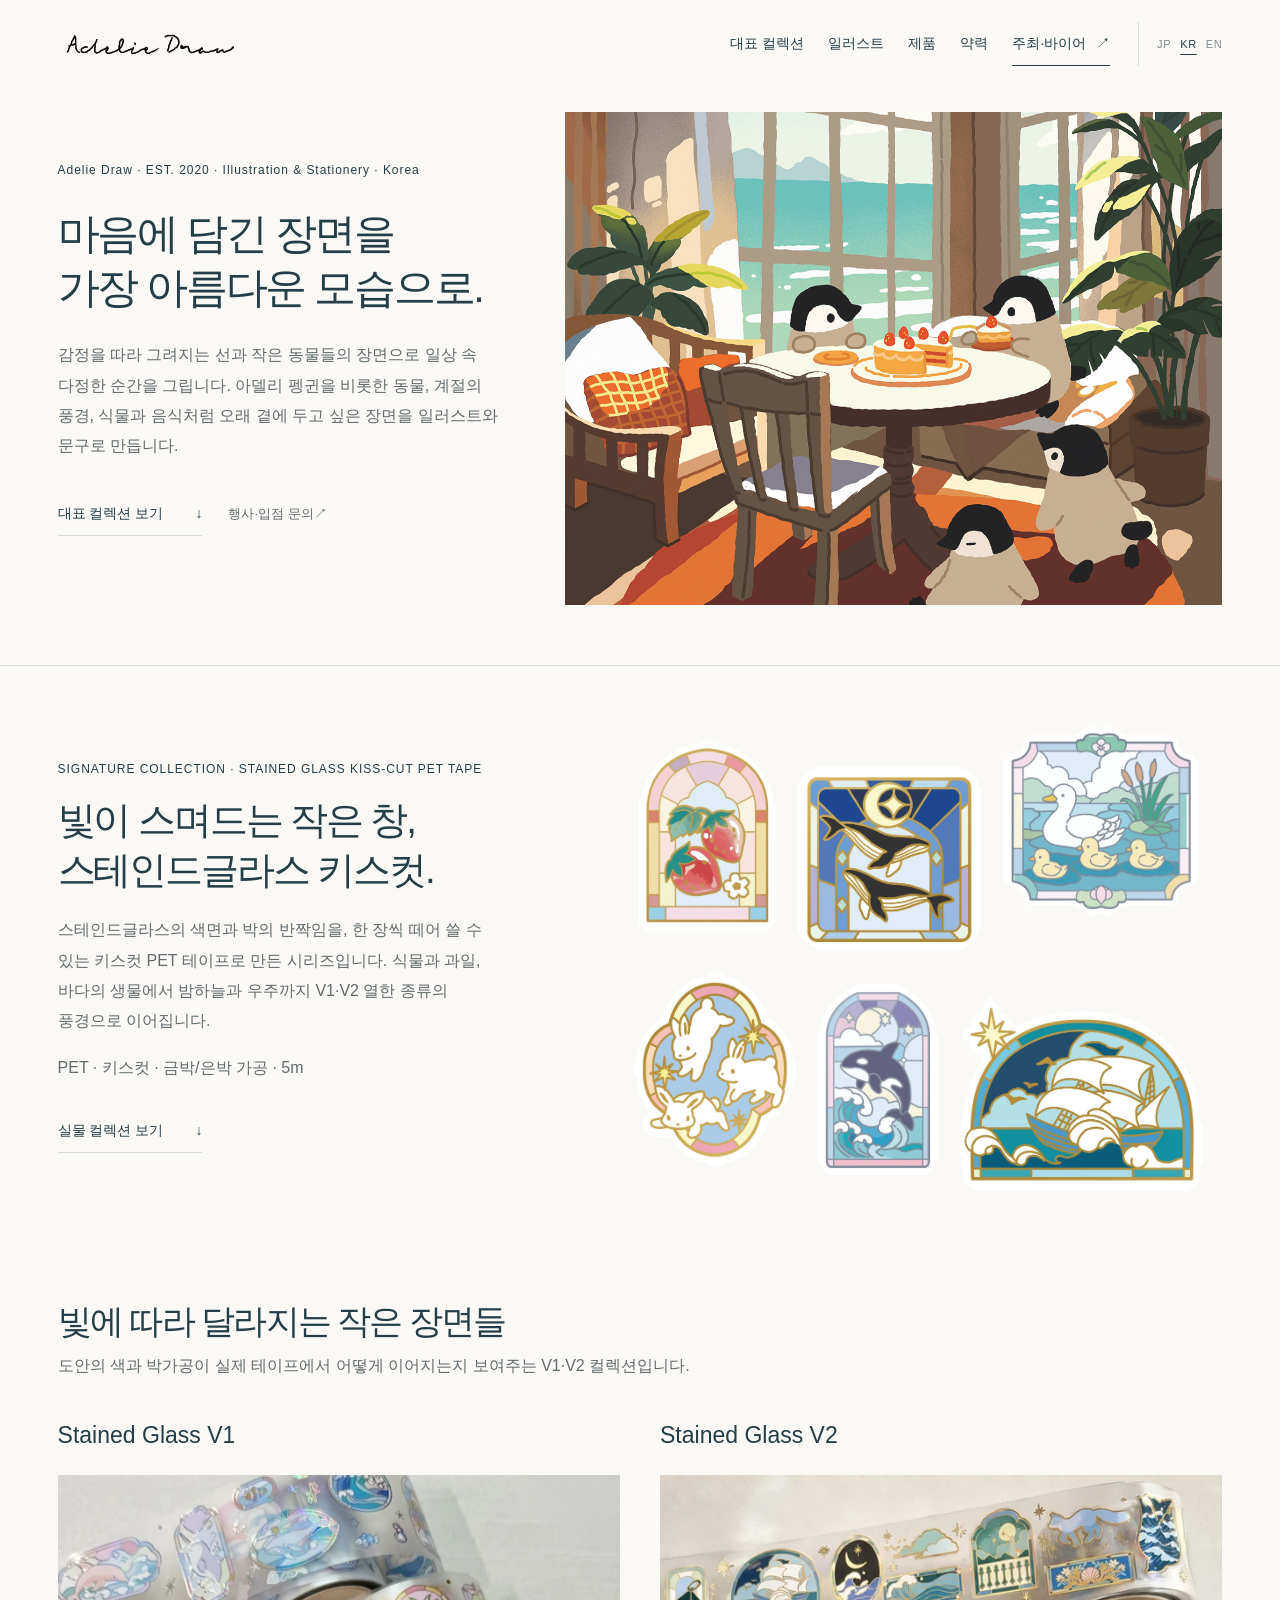
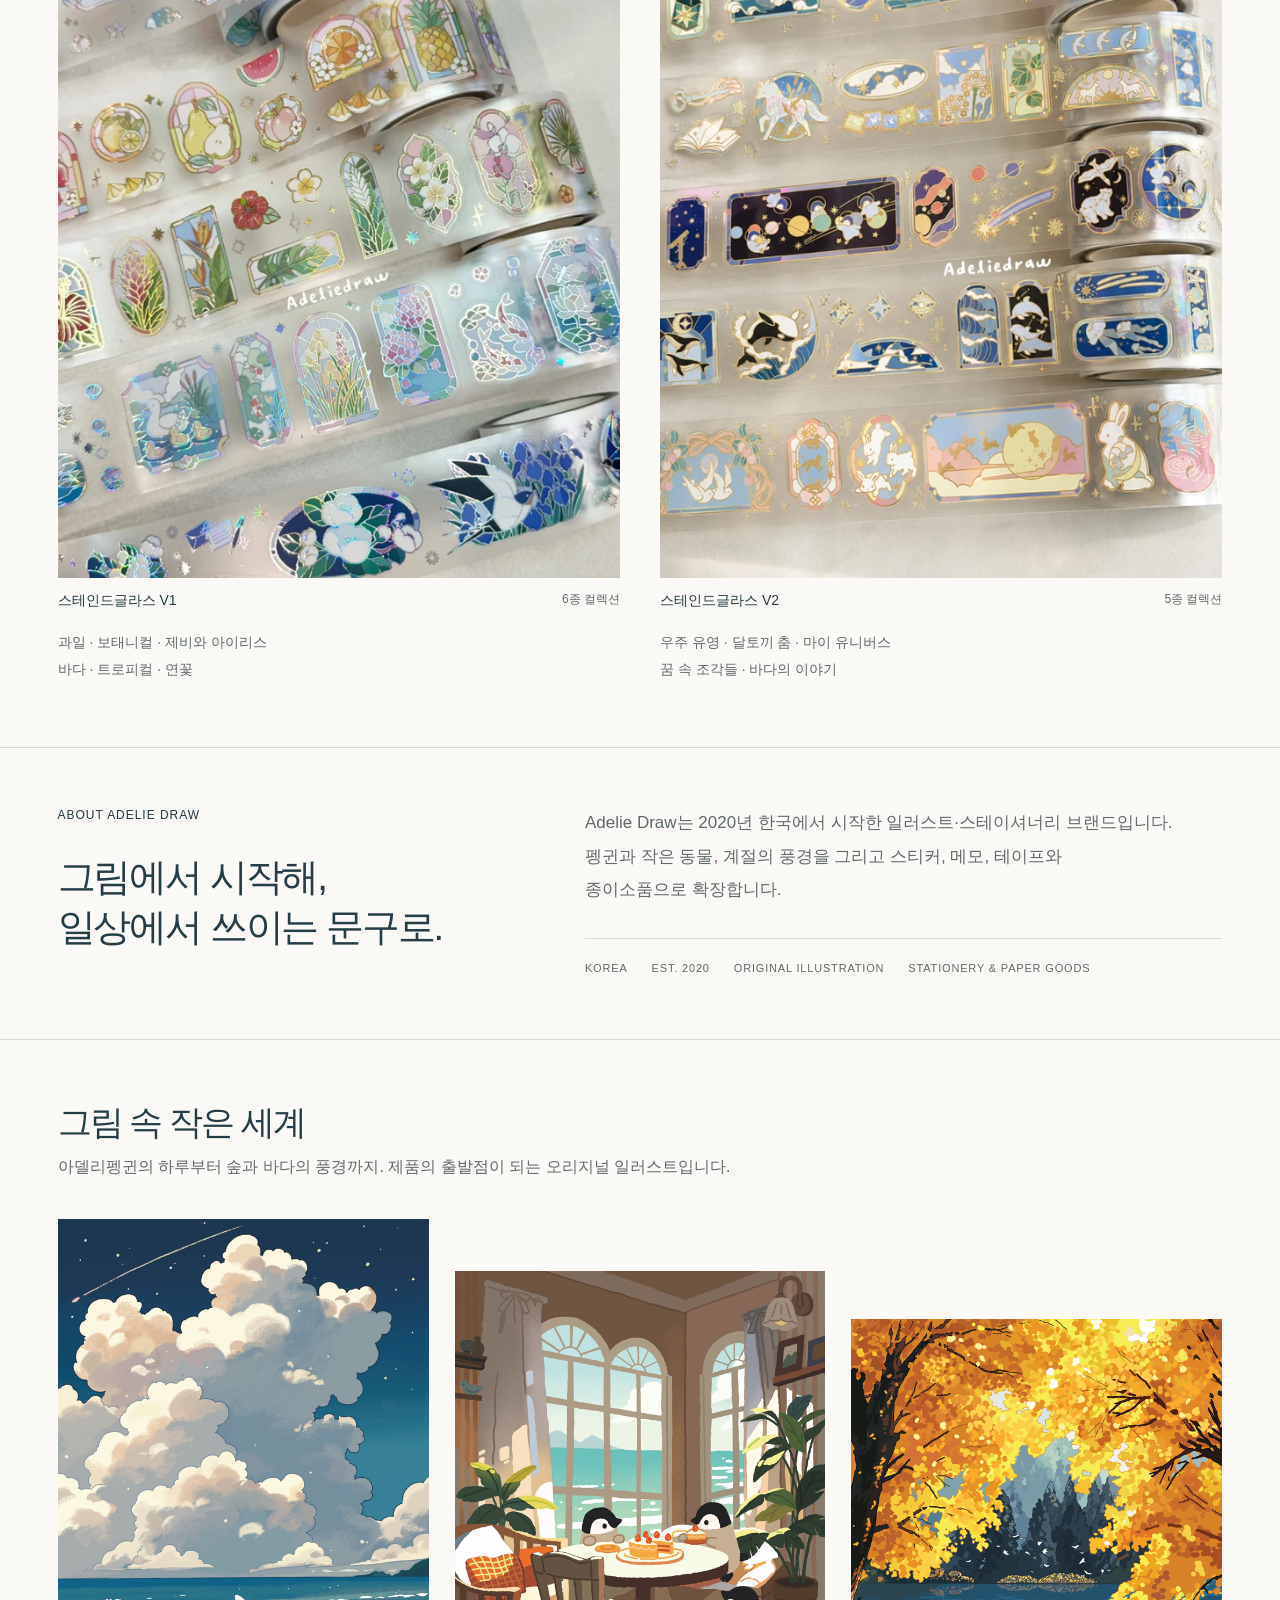
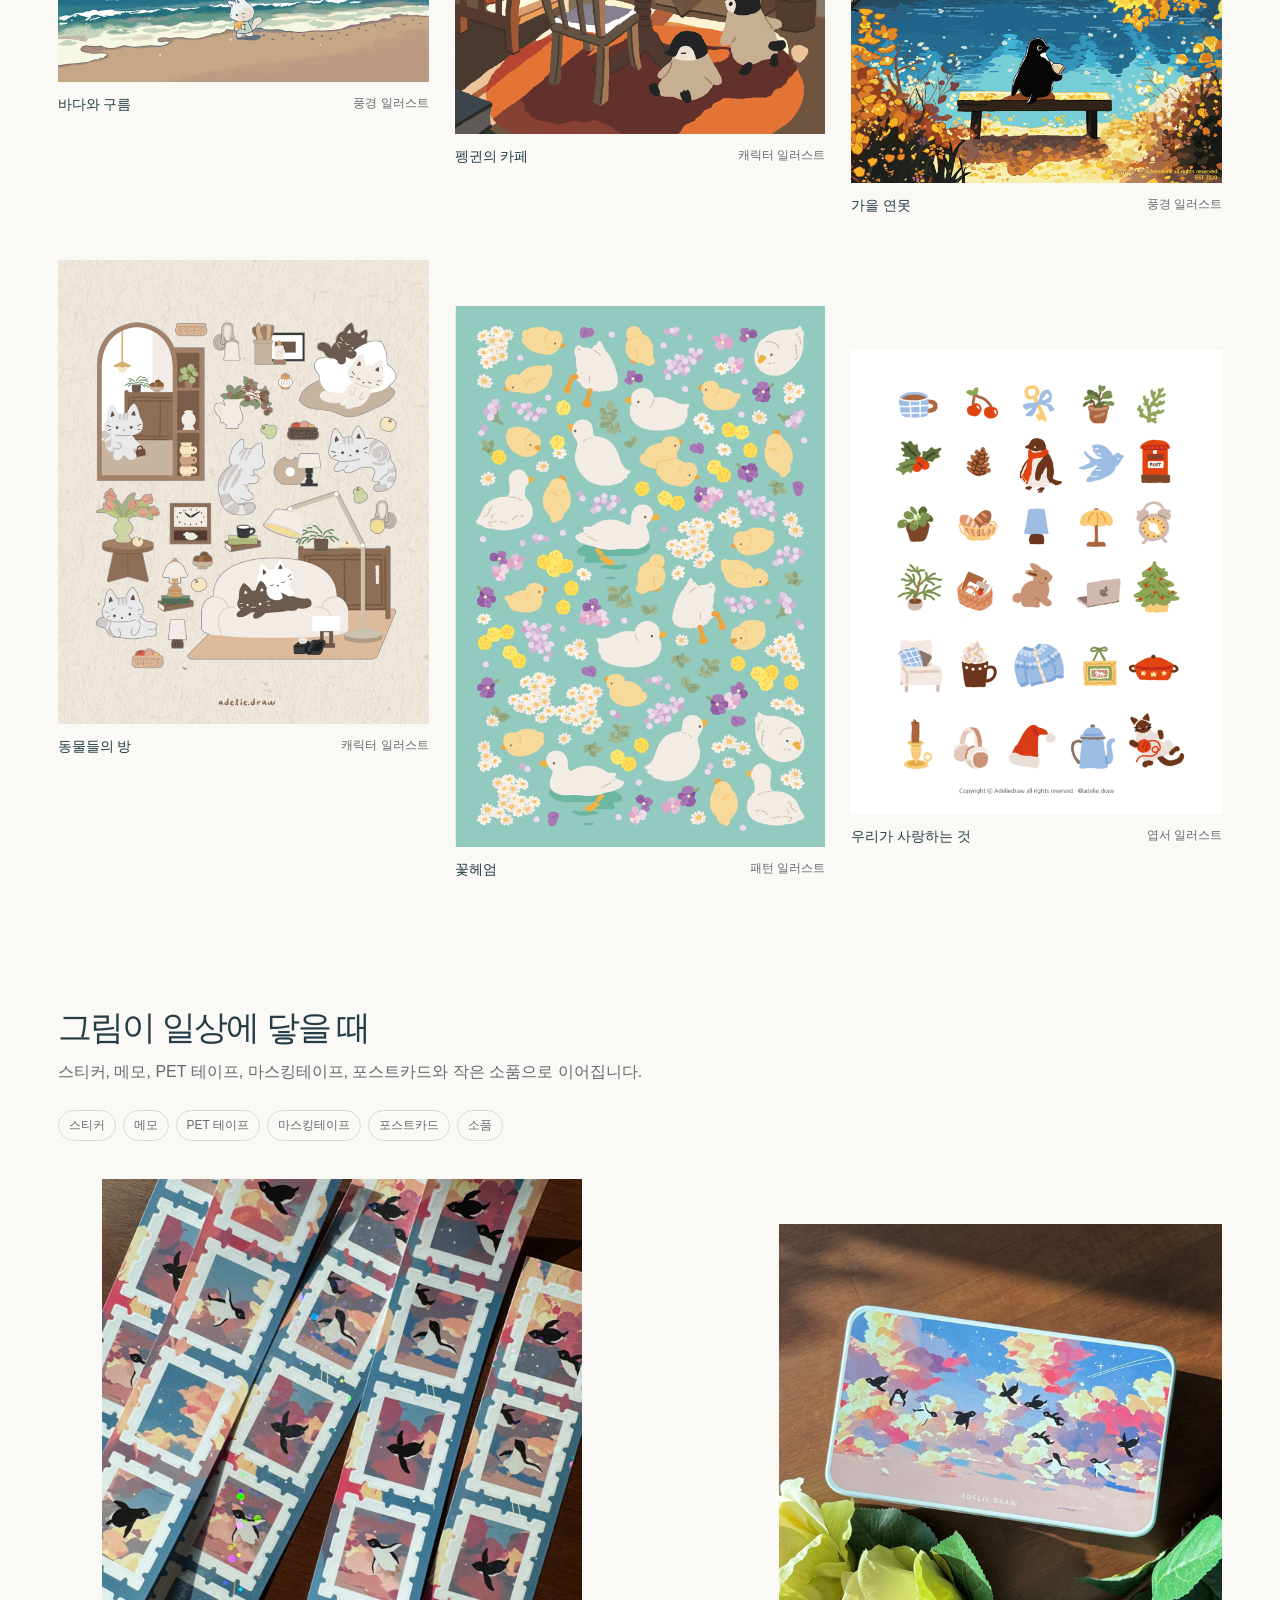
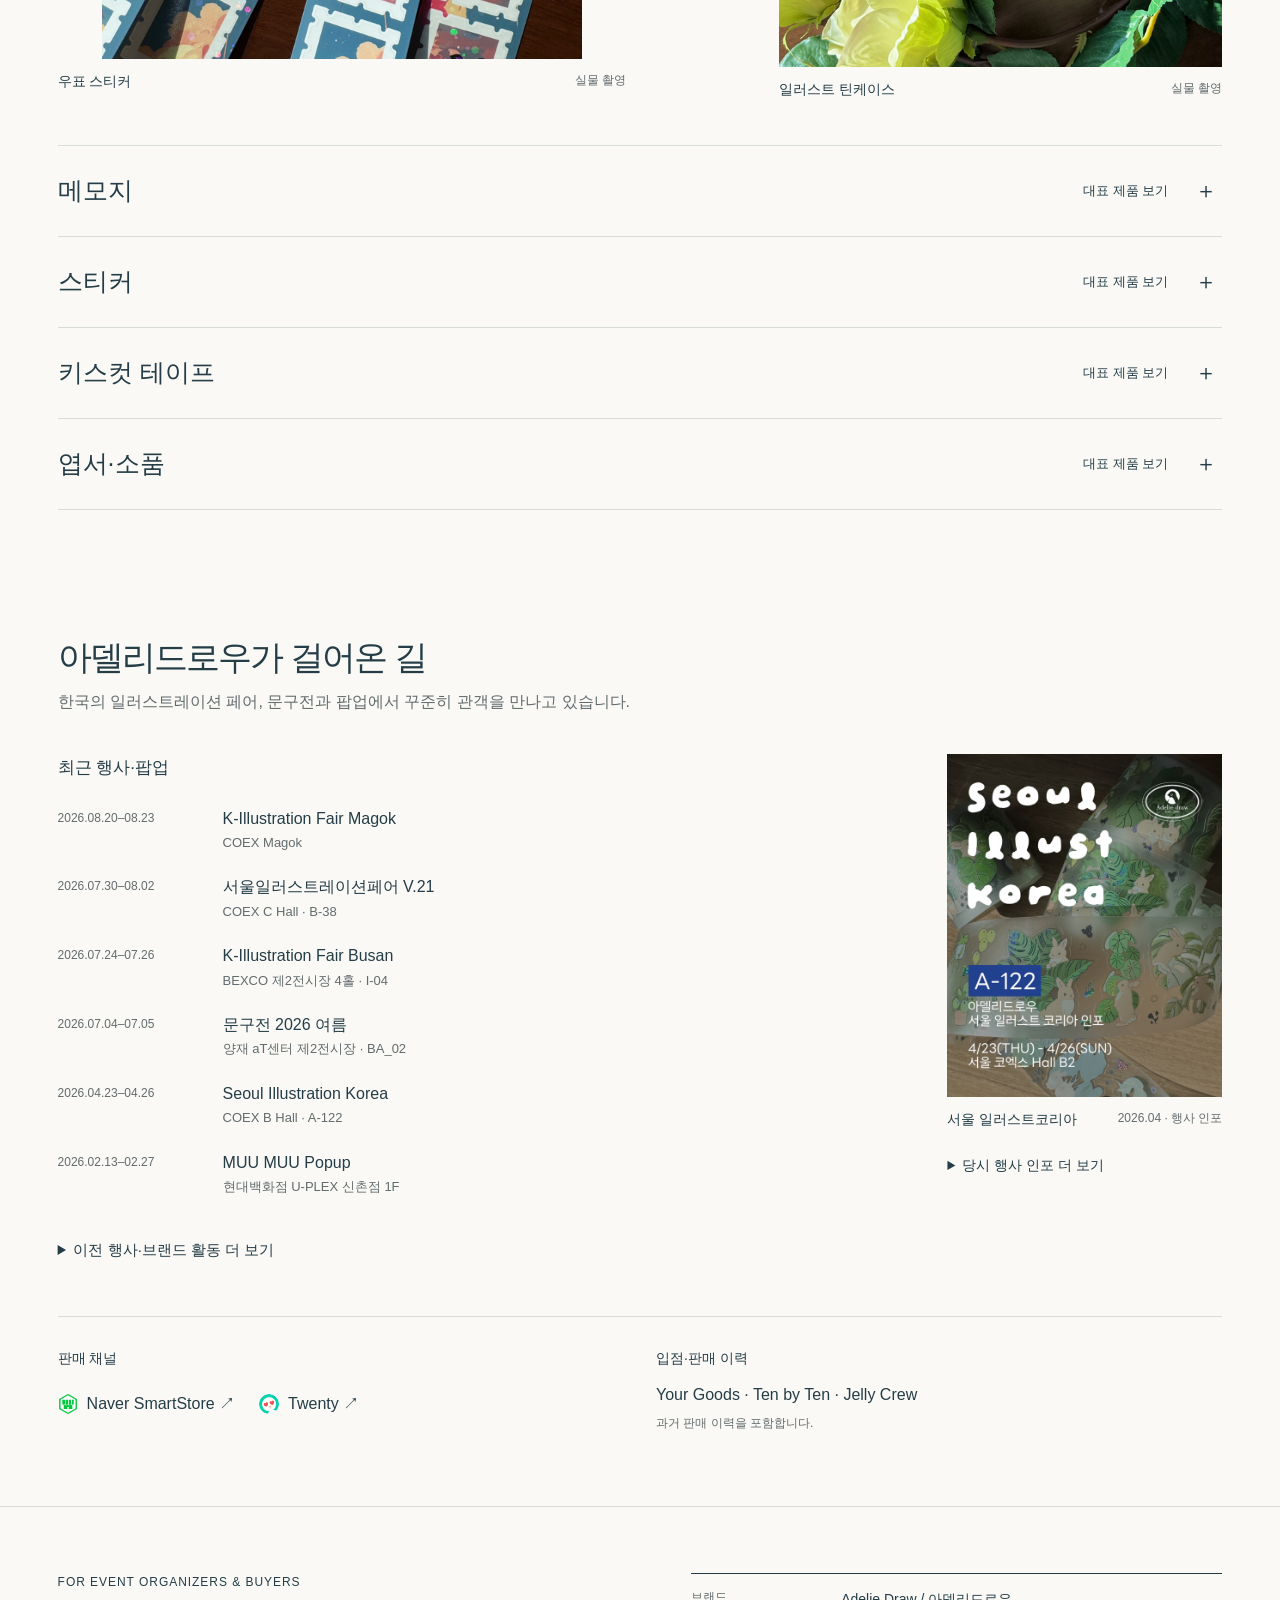
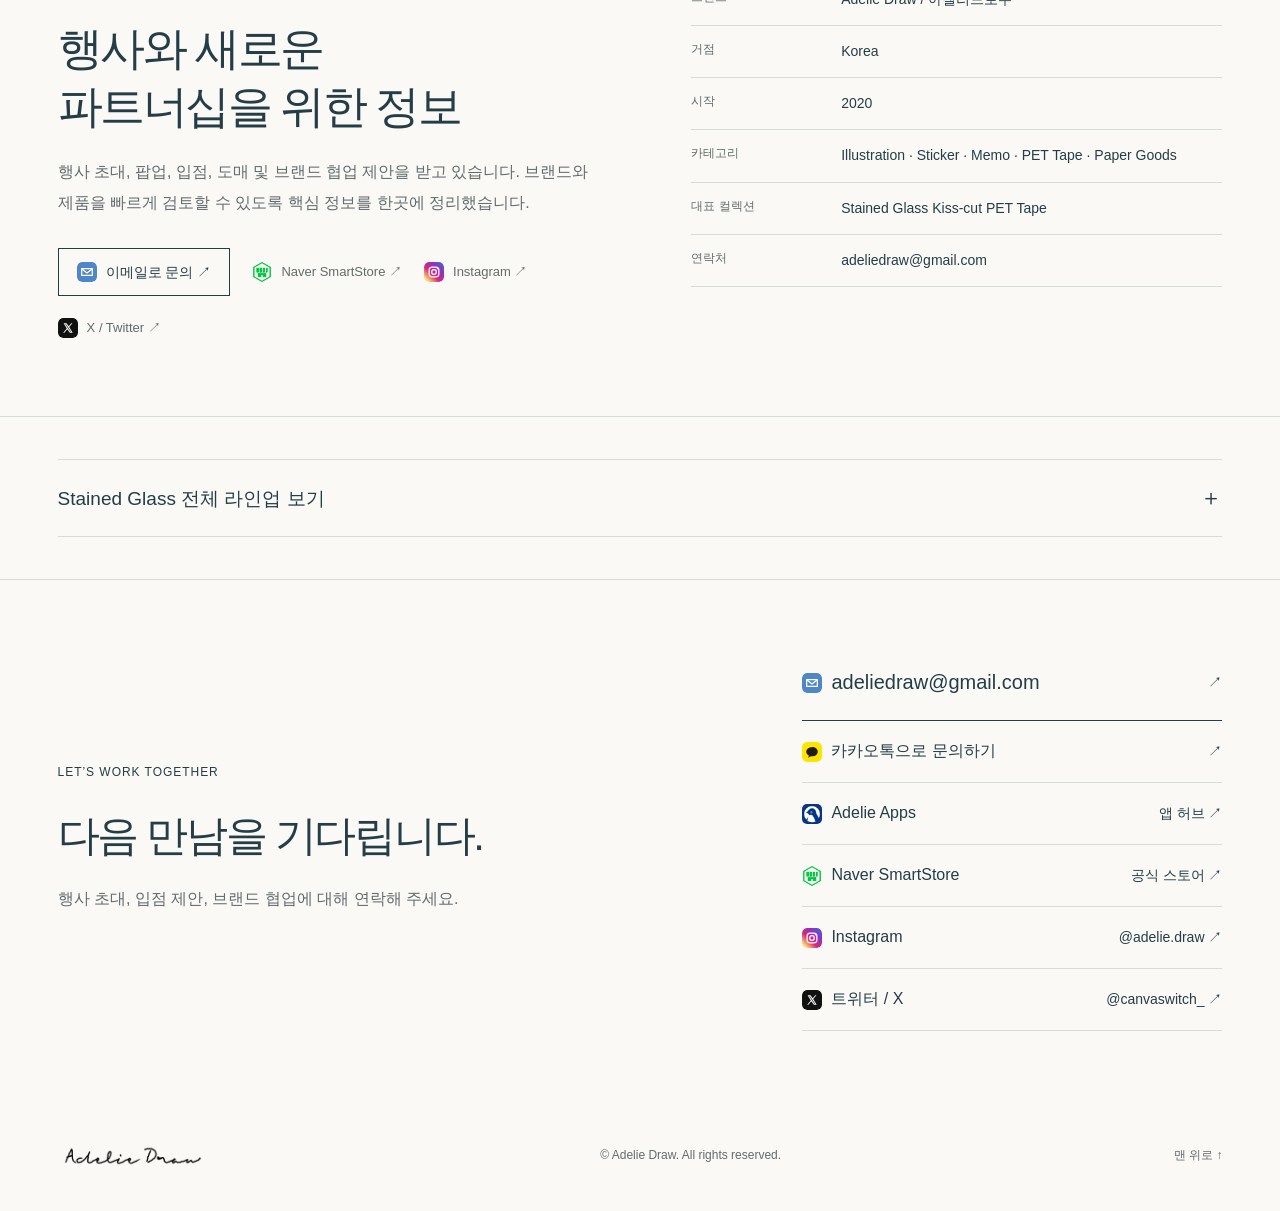
==== commit 5ef671c7: "feat(portfolio): add channel icons" ====
--- a/public/index.html
+++ b/public/index.html
@@ -24,7 +24,7 @@
 <section class="section wrap exhibitions" id="exhibitions" aria-labelledby="events-title"><div class="section-heading"><h2 id="events-title">아델리드로우가 걸어온 길</h2><p>한국의 일러스트레이션 페어, 문구전과 팝업에서 꾸준히 관객을 만나고 있습니다.</p></div><div class="event-layout"><div><h3 class="history-heading">최근 행사·팝업</h3><ol class="event-list"><li><span class="event-date">2026.08.20–08.23</span><span>K-Illustration Fair Magok</span><span class="event-place">COEX Magok</span></li><li><span class="event-date">2026.07.30–08.02</span><span>서울일러스트레이션페어 V.21</span><span class="event-place">COEX C Hall · B-38</span></li><li><span class="event-date">2026.07.24–07.26</span><span>K-Illustration Fair Busan</span><span class="event-place">BEXCO 제2전시장 4홀 · I-04</span></li><li><span class="event-date">2026.07.04–07.05</span><span>문구전 2026 여름</span><span class="event-place">양재 aT센터 제2전시장 · BA_02</span></li><li><span class="event-date">2026.04.23–04.26</span><span>Seoul Illustration Korea</span><span class="event-place">COEX B Hall · A-122</span></li><li><span class="event-date">2026.02.13–02.27</span><span>MUU MUU Popup</span><span class="event-place">현대백화점 U-PLEX 신촌점 1F</span></li></ol><details class="history-details"><summary>이전 행사·브랜드 활동 더 보기</summary><h3 class="history-heading">이전 행사</h3><ol class="event-list"><li><span class="event-date">2025.12.25–12.28</span><span>서울일러스트레이션페어</span><span class="event-place">COEX C Hall · D35</span></li><li><span class="event-date">2023.08</span><span>모닝글로리 일러스트 페어</span><span class="event-place">서울 마포 모닝글로리 빌딩</span></li><li><span class="event-date">2022.12.22–12.25</span><span>서울일러스트레이션페어</span><span class="event-place">COEX · G30</span></li></ol><h3 class="history-heading">브랜드·협업·제품 활동</h3><ol class="event-list activity-list"><li><span class="event-date">2026.09</span><div><h4>스테인드글라스 키스컷 V2 공개</h4><p>우주 유영 · 달토끼 춤 · 마이 유니버스 · 꿈 속 조각들 · 바다의 이야기, 5종을 온라인 마켓에서 선보였습니다.</p><a class="history-source" href="https://twenty.style/m/canvaswitch/SkSJc16" target="_blank" rel="noopener noreferrer">기록 보기 ↗</a></div></li><li><span class="event-date">2023.08</span><div><h4>하반기 온라인 마켓</h4><p>8월 15–20일, 신작 스티커를 포함한 온라인 마켓을 공지했습니다.</p><a class="history-source" href="https://twoucan.com/profile/canvaswitch_" target="_blank" rel="noopener noreferrer">기록 보기 ↗</a></div></li><li><span class="event-date">2023.07</span><div><h4>서일페 판매 제품 온라인 미니마켓</h4><p>7월 13–16일, 서일페에서 판매한 신작과 기존 제품을 온라인으로 소개했습니다.</p><a class="history-source" href="https://twoucan.com/profile/canvaswitch_" target="_blank" rel="noopener noreferrer">기록 보기 ↗</a></div></li><li><span class="event-date">2023.06</span><div><h4>몽몽스베쮸 × 아델리드로우</h4><p>6월 5일 오픈하는 콜라보 마켓을 공지했습니다.</p><a class="history-source" href="https://twoucan.com/profile/canvaswitch_" target="_blank" rel="noopener noreferrer">기록 보기 ↗</a></div></li><li><span class="event-date">2023.03</span><div><h4>봄 문구 온라인 전개</h4><p>스마트스토어 봄 신상품 입고와 트웬티 3월 마켓을 통해 동물·꽃 소재의 스티커와 메모지를 소개했습니다.</p><a class="history-source" href="https://twoucan.com/profile/canvaswitch_" target="_blank" rel="noopener noreferrer">기록 보기 ↗</a></div></li><li><span class="event-date">2022.02</span><div><h4>젤리크루 판매 이력</h4><p>북극여우 씰스티커 판매 및 구매 후기가 남아 있습니다.</p><a class="history-source" href="https://jellycrew.cafe24.com/article/review/4/76560/" target="_blank" rel="noopener noreferrer">기록 보기 ↗</a></div></li><li><span class="event-date">2020</span><div><h4>아델리드로우 시작</h4><p>아델리펭귄과 동물, 계절의 풍경을 문구로 옮기는 일러스트 브랜드.</p></div></li></ol></details></div><div class="event-archive"><figure class=""><a class="image-link" href="assets/event-cover-1080-634f0aa9.webp" data-lightbox aria-label="서울 일러스트코리아"><span class="sr-only">서울 일러스트코리아</span><img src="assets/event-cover-1080-634f0aa9.webp" srcset="assets/event-cover-640-fd67e6a9.webp 640w, assets/event-cover-1080-634f0aa9.webp 1080w" sizes="(max-width: 639px) 92vw, (max-width: 1023px) 45vw, 32vw" width="1080" height="1350" alt="서울 일러스트코리아" loading="lazy" decoding="async"></a><figcaption><span>서울 일러스트코리아</span><span class="caption-detail">2026.04 · 행사 인포</span></figcaption></figure><details><summary>당시 행사 인포 더 보기</summary><div class="event-more"><figure class=""><a class="image-link" href="assets/event-stickers-1080-a33dadfe.webp" data-lightbox aria-label="스티커 라인업"><span class="sr-only">스티커 라인업</span><img src="assets/event-stickers-1080-a33dadfe.webp" srcset="assets/event-stickers-640-e7e2124e.webp 640w, assets/event-stickers-1080-a33dadfe.webp 1080w" sizes="(max-width: 639px) 92vw, (max-width: 1023px) 45vw, 32vw" width="1080" height="1350" alt="스티커 라인업" loading="lazy" decoding="async"></a><figcaption><span>스티커 라인업</span><span class="caption-detail">2026.04 행사 자료</span></figcaption></figure><figure class=""><a class="image-link" href="assets/event-paper-1080-79a194af.webp" data-lightbox aria-label="엽서와 소품"><span class="sr-only">엽서와 소품</span><img src="assets/event-paper-1080-79a194af.webp" srcset="assets/event-paper-640-d6657f07.webp 640w, assets/event-paper-1080-79a194af.webp 1080w" sizes="(max-width: 639px) 92vw, (max-width: 1023px) 45vw, 32vw" width="1080" height="1350" alt="엽서와 소품" loading="lazy" decoding="async"></a><figcaption><span>엽서와 소품</span><span class="caption-detail">2026.04 행사 자료</span></figcaption></figure></div></details></div></div><div class="channels" id="stockists"><div><h3>판매 채널</h3><a href="https://smartstore.naver.com/adeliedraw" target="_blank" rel="noopener noreferrer">Naver SmartStore ↗</a><a href="https://twenty.style/profile/canvaswitch" target="_blank" rel="noopener noreferrer">Twenty ↗</a></div><div><h3>입점·판매 이력</h3><p>Your Goods · Ten by Ten · Jelly Crew</p><span class="note">과거 판매 이력을 포함합니다.</span></div></div></section>
 <section class="organizer wrap" id="organizers" aria-labelledby="organizer-title"><div class="organizer-copy"><p class="eyebrow">FOR EVENT ORGANIZERS & BUYERS</p><h2 id="organizer-title">행사와 새로운 파트너십을 위한 정보</h2><p>행사 초대, 팝업, 입점, 도매 및 브랜드 협업 제안을 받고 있습니다. 브랜드와 제품을 빠르게 검토할 수 있도록 핵심 정보를 한곳에 정리했습니다.</p><div class="organizer-actions"><a class="button-link" href="mailto:adeliedraw@gmail.com">이메일로 문의 ↗</a><a class="quiet-link" href="https://smartstore.naver.com/adeliedraw" target="_blank" rel="noopener noreferrer">Naver SmartStore ↗</a><a class="quiet-link" href="https://www.instagram.com/adelie.draw/" target="_blank" rel="noopener noreferrer">Instagram ↗</a><a class="quiet-link" href="https://x.com/canvaswitch_" target="_blank" rel="noopener noreferrer">X / Twitter ↗</a></div></div><dl class="organizer-facts"><div><dt>브랜드</dt><dd>Adelie Draw / 아델리드로우</dd></div><div><dt>거점</dt><dd>Korea</dd></div><div><dt>시작</dt><dd>2020</dd></div><div><dt>카테고리</dt><dd>Illustration · Sticker · Memo · PET Tape · Paper Goods</dd></div><div><dt>대표 컬렉션</dt><dd>Stained Glass Kiss-cut PET Tape</dd></div><div><dt>연락처</dt><dd>adeliedraw@gmail.com</dd></div></dl></section>
 <section class="archive wrap" id="archive"><details class="archive-details"><summary><span>Stained Glass 전체 라인업 보기</span><span aria-hidden="true">＋</span></summary><p class="archive-note">V1 6종과 V2 5종의 대표 조각을 자세히 볼 수 있습니다.</p><section class="glass-window glass-v1" id="series-v1" aria-labelledby="v1-title"><div class="wrap"><div class="glass-head"><p class="eyebrow">첫 번째 버전 · Stained Glass V1</p><h2 id="v1-title">낮의 창</h2><p class="glass-lead">과일과 바다, 연꽃과 트로피컬, 제비와 아이리스, 보태니컬. 햇빛 아래의 장면을 여섯 개의 창에 담았습니다.</p></div><div class="works"><article class="work"><div class="work-pieces"><a class="piece" style="--w:310;--h:433" href="assets/kisscut/kc_0014-01-50399f9a.webp" data-lightbox data-caption="과일 · Stained Glass V1 · 01/13" data-theme="light" data-width="310" aria-label="과일 · Stained Glass V1 · 01/13 크게 보기"><img src="assets/kisscut/kc_0014-01-50399f9a.webp" width="310" height="433" alt="과일" loading="lazy" decoding="async"></a><a class="piece" style="--w:287;--h:431" href="assets/kisscut/kc_0014-09-021bf2a0.webp" data-lightbox data-caption="과일 · Stained Glass V1 · 09/13" data-theme="light" data-width="287" aria-label="과일 · Stained Glass V1 · 09/13 크게 보기"><img src="assets/kisscut/kc_0014-09-021bf2a0.webp" width="287" height="431" alt="과일" loading="lazy" decoding="async"></a><a class="piece" style="--w:334;--h:430" href="assets/kisscut/kc_0014-11-56caccda.webp" data-lightbox data-caption="과일 · Stained Glass V1 · 11/13" data-theme="light" data-width="334" aria-label="과일 · Stained Glass V1 · 11/13 크게 보기"><img src="assets/kisscut/kc_0014-11-56caccda.webp" width="334" height="430" alt="과일" loading="lazy" decoding="async"></a></div><h3>과일</h3><p>창틀 안에서 익어가는 여름 과일</p></article><article class="work"><div class="work-pieces"><a class="piece" style="--w:271;--h:434" href="assets/kisscut/kc_0015-02-289e00f9.webp" data-lightbox data-caption="바다 · Stained Glass V1 · 02/19" data-theme="light" data-width="271" aria-label="바다 · Stained Glass V1 · 02/19 크게 보기"><img src="assets/kisscut/kc_0015-02-289e00f9.webp" width="271" height="434" alt="바다" loading="lazy" decoding="async"></a><a class="piece" style="--w:339;--h:330" href="assets/kisscut/kc_0015-05-2c74c262.webp" data-lightbox data-caption="바다 · Stained Glass V1 · 05/19" data-theme="light" data-width="339" aria-label="바다 · Stained Glass V1 · 05/19 크게 보기"><img src="assets/kisscut/kc_0015-05-2c74c262.webp" width="339" height="330" alt="바다" loading="lazy" decoding="async"></a><a class="piece" style="--w:285;--h:290" href="assets/kisscut/kc_0015-16-d7dd3a4d.webp" data-lightbox data-caption="바다 · Stained Glass V1 · 16/19" data-theme="light" data-width="285" aria-label="바다 · Stained Glass V1 · 16/19 크게 보기"><img src="assets/kisscut/kc_0015-16-d7dd3a4d.webp" width="285" height="290" alt="바다" loading="lazy" decoding="async"></a></div><h3>바다</h3><p>범고래와 바다거북, 부서지는 파도</p></article><article class="work"><div class="work-pieces"><a class="piece" style="--w:276;--h:436" href="assets/kisscut/kc_0016-01-1fa758cc.webp" data-lightbox data-caption="연꽃 · Stained Glass V1 · 01/16" data-theme="light" data-width="276" aria-label="연꽃 · Stained Glass V1 · 01/16 크게 보기"><img src="assets/kisscut/kc_0016-01-1fa758cc.webp" width="276" height="436" alt="연꽃" loading="lazy" decoding="async"></a><a class="piece" style="--w:443;--h:434" href="assets/kisscut/kc_0016-08-ddae94f2.webp" data-lightbox data-caption="연꽃 · Stained Glass V1 · 08/16" data-theme="light" data-width="443" aria-label="연꽃 · Stained Glass V1 · 08/16 크게 보기"><img src="assets/kisscut/kc_0016-08-ddae94f2.webp" width="443" height="434" alt="연꽃" loading="lazy" decoding="async"></a><a class="piece" style="--w:284;--h:317" href="assets/kisscut/kc_0016-13-b31a1357.webp" data-lightbox data-caption="연꽃 · Stained Glass V1 · 13/16" data-theme="light" data-width="284" aria-label="연꽃 · Stained Glass V1 · 13/16 크게 보기"><img src="assets/kisscut/kc_0016-13-b31a1357.webp" width="284" height="317" alt="연꽃" loading="lazy" decoding="async"></a></div><h3>연꽃</h3><p>연못 위의 연꽃, 오리 가족과 비단잉어</p></article><article class="work"><div class="work-pieces"><a class="piece" style="--w:279;--h:433" href="assets/kisscut/kc_0017-01-9a5a2761.webp" data-lightbox data-caption="트로피컬 · Stained Glass V1 · 01/16" data-theme="light" data-width="279" aria-label="트로피컬 · Stained Glass V1 · 01/16 크게 보기"><img src="assets/kisscut/kc_0017-01-9a5a2761.webp" width="279" height="433" alt="트로피컬" loading="lazy" decoding="async"></a><a class="piece" style="--w:264;--h:433" href="assets/kisscut/kc_0017-03-6ba9de5d.webp" data-lightbox data-caption="트로피컬 · Stained Glass V1 · 03/16" data-theme="light" data-width="264" aria-label="트로피컬 · Stained Glass V1 · 03/16 크게 보기"><img src="assets/kisscut/kc_0017-03-6ba9de5d.webp" width="264" height="433" alt="트로피컬" loading="lazy" decoding="async"></a><a class="piece" style="--w:283;--h:338" href="assets/kisscut/kc_0017-11-ce801803.webp" data-lightbox data-caption="트로피컬 · Stained Glass V1 · 11/16" data-theme="light" data-width="283" aria-label="트로피컬 · Stained Glass V1 · 11/16 크게 보기"><img src="assets/kisscut/kc_0017-11-ce801803.webp" width="283" height="338" alt="트로피컬" loading="lazy" decoding="async"></a></div><h3>트로피컬</h3><p>히비스커스와 극락조화, 야자잎</p></article><article class="work"><div class="work-pieces"><a class="piece" style="--w:312;--h:293" href="assets/kisscut/kc_0018-02-4c1d57bf.webp" data-lightbox data-caption="제비와 아이리스 · Stained Glass V1 · 02/8" data-theme="light" data-width="312" aria-label="제비와 아이리스 · Stained Glass V1 · 02/8 크게 보기"><img src="assets/kisscut/kc_0018-02-4c1d57bf.webp" width="312" height="293" alt="제비와 아이리스" loading="lazy" decoding="async"></a><a class="piece" style="--w:530;--h:318" href="assets/kisscut/kc_0018-06-b0c9c9f0.webp" data-lightbox data-caption="제비와 아이리스 · Stained Glass V1 · 06/8" data-theme="light" data-width="530" aria-label="제비와 아이리스 · Stained Glass V1 · 06/8 크게 보기"><img src="assets/kisscut/kc_0018-06-b0c9c9f0.webp" width="530" height="318" alt="제비와 아이리스" loading="lazy" decoding="async"></a><a class="piece" style="--w:309;--h:312" href="assets/kisscut/kc_0018-08-126d2611.webp" data-lightbox data-caption="제비와 아이리스 · Stained Glass V1 · 08/8" data-theme="light" data-width="309" aria-label="제비와 아이리스 · Stained Glass V1 · 08/8 크게 보기"><img src="assets/kisscut/kc_0018-08-126d2611.webp" width="309" height="312" alt="제비와 아이리스" loading="lazy" decoding="async"></a></div><h3>제비와 아이리스</h3><p>아이리스 사이를 나는 제비와 흰 꽃</p></article><article class="work"><div class="work-pieces"><a class="piece" style="--w:315;--h:437" href="assets/kisscut/kc_0019-02-9e3119fe.webp" data-lightbox data-caption="보태니컬 · Stained Glass V1 · 02/11" data-theme="light" data-width="315" aria-label="보태니컬 · Stained Glass V1 · 02/11 크게 보기"><img src="assets/kisscut/kc_0019-02-9e3119fe.webp" width="315" height="437" alt="보태니컬" loading="lazy" decoding="async"></a><a class="piece" style="--w:246;--h:438" href="assets/kisscut/kc_0019-06-dce5941b.webp" data-lightbox data-caption="보태니컬 · Stained Glass V1 · 06/11" data-theme="light" data-width="246" aria-label="보태니컬 · Stained Glass V1 · 06/11 크게 보기"><img src="assets/kisscut/kc_0019-06-dce5941b.webp" width="246" height="438" alt="보태니컬" loading="lazy" decoding="async"></a><a class="piece" style="--w:280;--h:439" href="assets/kisscut/kc_0019-11-af9c29ba.webp" data-lightbox data-caption="보태니컬 · Stained Glass V1 · 11/11" data-theme="light" data-width="280" aria-label="보태니컬 · Stained Glass V1 · 11/11 크게 보기"><img src="assets/kisscut/kc_0019-11-af9c29ba.webp" width="280" height="439" alt="보태니컬" loading="lazy" decoding="async"></a></div><h3>보태니컬</h3><p>작약과 등나무, 은방울꽃 사이의 작은 새</p></article></div><div class="glass-foot"><p class="glass-status">조각을 누르면 크게 볼 수 있어요.</p><a class="text-link" href="#collection-v1">Stained Glass V1 실물 테이프 보기 <span aria-hidden="true">↑</span></a></div></div></section><section class="glass-window glass-v2" id="series-v2" aria-labelledby="v2-title"><div class="wrap"><div class="glass-head"><p class="eyebrow">두 번째 버전 · Stained Glass V2</p><h2 id="v2-title">밤의 창</h2><p class="glass-lead">바다의 이야기, 꿈 속 조각들, 마이 유니버스, 우주 유영, 달토끼 춤. 밤바다에서 우주까지 이어지는 다섯 개의 창입니다.</p></div><div class="works"><article class="work"><div class="work-pieces"><a class="piece" style="--w:554;--h:439" href="assets/kisscut/kc_0020-02-09dc17ef.webp" data-lightbox data-caption="바다의 이야기 · Stained Glass V2 · 02/9" data-theme="dark" data-width="554" aria-label="바다의 이야기 · Stained Glass V2 · 02/9 크게 보기"><img src="assets/kisscut/kc_0020-02-09dc17ef.webp" width="554" height="439" alt="바다의 이야기" loading="lazy" decoding="async"></a><a class="piece" style="--w:356;--h:439" href="assets/kisscut/kc_0020-06-a4e4c7ae.webp" data-lightbox data-caption="바다의 이야기 · Stained Glass V2 · 06/9" data-theme="dark" data-width="356" aria-label="바다의 이야기 · Stained Glass V2 · 06/9 크게 보기"><img src="assets/kisscut/kc_0020-06-a4e4c7ae.webp" width="356" height="439" alt="바다의 이야기" loading="lazy" decoding="async"></a><a class="piece" style="--w:331;--h:439" href="assets/kisscut/kc_0020-03-79cfa67b.webp" data-lightbox data-caption="바다의 이야기 · Stained Glass V2 · 03/9" data-theme="dark" data-width="331" aria-label="바다의 이야기 · Stained Glass V2 · 03/9 크게 보기"><img src="assets/kisscut/kc_0020-03-79cfa67b.webp" width="331" height="439" alt="바다의 이야기" loading="lazy" decoding="async"></a></div><h3>바다의 이야기</h3><p>밤바다의 범선, 등대와 달</p></article><article class="work"><div class="work-pieces"><a class="piece" style="--w:441;--h:410" href="assets/kisscut/kc_0021-03-f2b33054.webp" data-lightbox data-caption="꿈 속 조각들 · Stained Glass V2 · 03/10" data-theme="dark" data-width="441" aria-label="꿈 속 조각들 · Stained Glass V2 · 03/10 크게 보기"><img src="assets/kisscut/kc_0021-03-f2b33054.webp" width="441" height="410" alt="꿈 속 조각들" loading="lazy" decoding="async"></a><a class="piece" style="--w:354;--h:437" href="assets/kisscut/kc_0021-06-ff43df4a.webp" data-lightbox data-caption="꿈 속 조각들 · Stained Glass V2 · 06/10" data-theme="dark" data-width="354" aria-label="꿈 속 조각들 · Stained Glass V2 · 06/10 크게 보기"><img src="assets/kisscut/kc_0021-06-ff43df4a.webp" width="354" height="437" alt="꿈 속 조각들" loading="lazy" decoding="async"></a><a class="piece" style="--w:380;--h:253" href="assets/kisscut/kc_0021-02-d07c978e.webp" data-lightbox data-caption="꿈 속 조각들 · Stained Glass V2 · 02/10" data-theme="dark" data-width="380" aria-label="꿈 속 조각들 · Stained Glass V2 · 02/10 크게 보기"><img src="assets/kisscut/kc_0021-02-d07c978e.webp" width="380" height="253" alt="꿈 속 조각들" loading="lazy" decoding="async"></a></div><h3>꿈 속 조각들</h3><p>펼쳐진 책과 흰 여우, 민들레 창</p></article><article class="work"><div class="work-pieces"><a class="piece" style="--w:988;--h:439" href="assets/kisscut/kc_0022-02-1d4cfe87.webp" data-lightbox data-caption="마이 유니버스 · Stained Glass V2 · 02/11" data-theme="dark" data-width="988" aria-label="마이 유니버스 · Stained Glass V2 · 02/11 크게 보기"><img src="assets/kisscut/kc_0022-02-1d4cfe87.webp" width="988" height="439" alt="마이 유니버스" loading="lazy" decoding="async"></a><a class="piece" style="--w:405;--h:407" href="assets/kisscut/kc_0022-11-a66e28cf.webp" data-lightbox data-caption="마이 유니버스 · Stained Glass V2 · 11/11" data-theme="dark" data-width="405" aria-label="마이 유니버스 · Stained Glass V2 · 11/11 크게 보기"><img src="assets/kisscut/kc_0022-11-a66e28cf.webp" width="405" height="407" alt="마이 유니버스" loading="lazy" decoding="async"></a><a class="piece" style="--w:274;--h:439" href="assets/kisscut/kc_0022-03-01b64959.webp" data-lightbox data-caption="마이 유니버스 · Stained Glass V2 · 03/11" data-theme="dark" data-width="274" aria-label="마이 유니버스 · Stained Glass V2 · 03/11 크게 보기"><img src="assets/kisscut/kc_0022-03-01b64959.webp" width="274" height="439" alt="마이 유니버스" loading="lazy" decoding="async"></a></div><h3>마이 유니버스</h3><p>행성 사이를 떠다니는 펭귄들</p></article><article class="work"><div class="work-pieces"><a class="piece" style="--w:417;--h:417" href="assets/kisscut/kc_0023-01-8949f271.webp" data-lightbox data-caption="우주 유영 · Stained Glass V2 · 01/11" data-theme="dark" data-width="417" aria-label="우주 유영 · Stained Glass V2 · 01/11 크게 보기"><img src="assets/kisscut/kc_0023-01-8949f271.webp" width="417" height="417" alt="우주 유영" loading="lazy" decoding="async"></a><a class="piece" style="--w:467;--h:434" href="assets/kisscut/kc_0023-02-1e6c7aed.webp" data-lightbox data-caption="우주 유영 · Stained Glass V2 · 02/11" data-theme="dark" data-width="467" aria-label="우주 유영 · Stained Glass V2 · 02/11 크게 보기"><img src="assets/kisscut/kc_0023-02-1e6c7aed.webp" width="467" height="434" alt="우주 유영" loading="lazy" decoding="async"></a><a class="piece" style="--w:289;--h:440" href="assets/kisscut/kc_0023-08-27d0b217.webp" data-lightbox data-caption="우주 유영 · Stained Glass V2 · 08/11" data-theme="dark" data-width="289" aria-label="우주 유영 · Stained Glass V2 · 08/11 크게 보기"><img src="assets/kisscut/kc_0023-08-27d0b217.webp" width="289" height="440" alt="우주 유영" loading="lazy" decoding="async"></a></div><h3>우주 유영</h3><p>달빛 아래 헤엄치는 고래와 범고래</p></article><article class="work"><div class="work-pieces"><a class="piece" style="--w:693;--h:438" href="assets/kisscut/kc_0024-01-97859a13.webp" data-lightbox data-caption="달토끼 춤 · Stained Glass V2 · 01/6" data-theme="dark" data-width="693" aria-label="달토끼 춤 · Stained Glass V2 · 01/6 크게 보기"><img src="assets/kisscut/kc_0024-01-97859a13.webp" width="693" height="438" alt="달토끼 춤" loading="lazy" decoding="async"></a><a class="piece" style="--w:370;--h:438" href="assets/kisscut/kc_0024-03-611378e8.webp" data-lightbox data-caption="달토끼 춤 · Stained Glass V2 · 03/6" data-theme="dark" data-width="370" aria-label="달토끼 춤 · Stained Glass V2 · 03/6 크게 보기"><img src="assets/kisscut/kc_0024-03-611378e8.webp" width="370" height="438" alt="달토끼 춤" loading="lazy" decoding="async"></a><a class="piece" style="--w:837;--h:438" href="assets/kisscut/kc_0024-04-d86572e5.webp" data-lightbox data-caption="달토끼 춤 · Stained Glass V2 · 04/6" data-theme="dark" data-width="837" aria-label="달토끼 춤 · Stained Glass V2 · 04/6 크게 보기"><img src="assets/kisscut/kc_0024-04-d86572e5.webp" width="837" height="438" alt="달토끼 춤" loading="lazy" decoding="async"></a></div><h3>달토끼 춤</h3><p>리본과 보름달 아래 춤추는 토끼들</p></article></div><div class="glass-foot"><p class="glass-status">조각을 누르면 크게 볼 수 있어요.</p><a class="text-link" href="#collection-v2">Stained Glass V2 실물 테이프 보기 <span aria-hidden="true">↑</span></a></div></div></section></details></section>
-<section class="contact wrap" id="contact" aria-labelledby="contact-title"><div><p class="eyebrow">LET’S WORK TOGETHER</p><h2 id="contact-title"><span>다음 만남을</span> <span>기다립니다.</span></h2><p>행사 초대, 입점 제안, 브랜드 협업에 대해 연락해 주세요.</p></div><div class="contact-links"><a class="contact-primary contact-email" href="mailto:adeliedraw@gmail.com">adeliedraw@gmail.com <span aria-hidden="true">↗</span></a><a href="https://open.kakao.com/o/sC38OMbd" target="_blank" rel="noopener noreferrer">카카오톡으로 문의하기 <span aria-hidden="true">↗</span></a><a href="https://smartstore.naver.com/adeliedraw" target="_blank" rel="noopener noreferrer">Naver SmartStore <span>공식 스토어 ↗</span></a><a href="https://www.instagram.com/adelie.draw/" target="_blank" rel="noopener noreferrer">Instagram <span>@adelie.draw ↗</span></a><a href="https://x.com/canvaswitch_" target="_blank" rel="noopener noreferrer">트위터 / X <span>@canvaswitch_ ↗</span></a></div></section>
+<section class="contact wrap" id="contact" aria-labelledby="contact-title"><div><p class="eyebrow">LET’S WORK TOGETHER</p><h2 id="contact-title"><span>다음 만남을</span> <span>기다립니다.</span></h2><p>행사 초대, 입점 제안, 브랜드 협업에 대해 연락해 주세요.</p></div><div class="contact-links"><a class="contact-primary contact-email" href="mailto:adeliedraw@gmail.com">adeliedraw@gmail.com <span aria-hidden="true">↗</span></a><a href="https://open.kakao.com/o/sC38OMbd" target="_blank" rel="noopener noreferrer">카카오톡으로 문의하기 <span aria-hidden="true">↗</span></a><a href="https://app.adeliedraw.com/" target="_blank" rel="noopener noreferrer">Adelie Apps <span>앱 허브 ↗</span></a><a href="https://smartstore.naver.com/adeliedraw" target="_blank" rel="noopener noreferrer">Naver SmartStore <span>공식 스토어 ↗</span></a><a href="https://www.instagram.com/adelie.draw/" target="_blank" rel="noopener noreferrer">Instagram <span>@adelie.draw ↗</span></a><a href="https://x.com/canvaswitch_" target="_blank" rel="noopener noreferrer">트위터 / X <span>@canvaswitch_ ↗</span></a></div></section>
 </main><footer class="footer wrap"><a href="#top" aria-label="아델리드로우 처음으로"><img src="assets/logo-960-53f19fd9.webp" srcset="assets/logo-640-71a188d0.webp 640w, assets/logo-960-53f19fd9.webp 960w" sizes="(max-width: 639px) 92vw, (max-width: 1023px) 45vw, 32vw" width="960" height="192" alt="Adelie Draw" loading="lazy" decoding="async"></a><p>© Adelie Draw. All rights reserved.</p><a href="#top">맨 위로 ↑</a></footer>
 <dialog class="lightbox" aria-labelledby="lightbox-caption"><div class="lightbox-toolbar"><p id="lightbox-caption"></p><button class="lightbox-close" type="button" autofocus>닫기 <span aria-hidden="true">×</span></button></div><img class="lightbox-image" alt=""><p class="lightbox-error" hidden>이미지를 불러오지 못했습니다. 잠시 후 다시 열어주세요.</p></dialog>
 </body></html>
--- a/public/styles.css
+++ b/public/styles.css
@@ -69,3 +69,17 @@
 .glass-intro{min-width:0}
 @media(max-width:767px){html[lang="en"] .glass-intro .eyebrow{overflow-wrap:anywhere}}
 @media(max-width:767px){html[lang="en"] .glass-intro h2 span{white-space:normal}}
+
+/* Channel icons: compact, consistent visual cues for external brand links. */
+.organizer-actions a,.channels a,.contact-links a{gap:9px}
+.organizer-actions a::before,.channels a::before,.contact-links a::before{content:"";width:20px;height:20px;flex:0 0 20px;background-position:center;background-repeat:no-repeat;background-size:contain;border-radius:5px}
+.organizer-actions a[href^="mailto:"]::before,.contact-links a[href^="mailto:"]::before{background-image:url("assets/icons/email.svg")}
+.contact-links a[href*="open.kakao.com"]::before{background-image:url("assets/icons/kakao.svg")}
+.organizer-actions a[href*="smartstore.naver.com"]::before,.channels a[href*="smartstore.naver.com"]::before,.contact-links a[href*="smartstore.naver.com"]::before{background-image:url("assets/icons/naver-smartstore.png")}
+.organizer-actions a[href*="instagram.com"]::before,.contact-links a[href*="instagram.com"]::before{background-image:url("assets/icons/instagram.svg")}
+.organizer-actions a[href*="x.com/"]::before,.contact-links a[href*="x.com/"]::before{background-image:url("assets/icons/x.svg")}
+.channels a[href*="twenty.style"]::before{background-image:url("assets/icons/twenty.svg")}
+.contact-links a[href*="app.adeliedraw.com"]::before{background-image:url("assets/icons/adelie-app.png")}
+.contact-links a{justify-content:flex-start}
+.contact-links a>span:last-child{margin-left:auto}
+@media(max-width:767px){.organizer-actions a::before,.channels a::before,.contact-links a::before{width:22px;height:22px;flex-basis:22px}.contact-links a{gap:11px}}
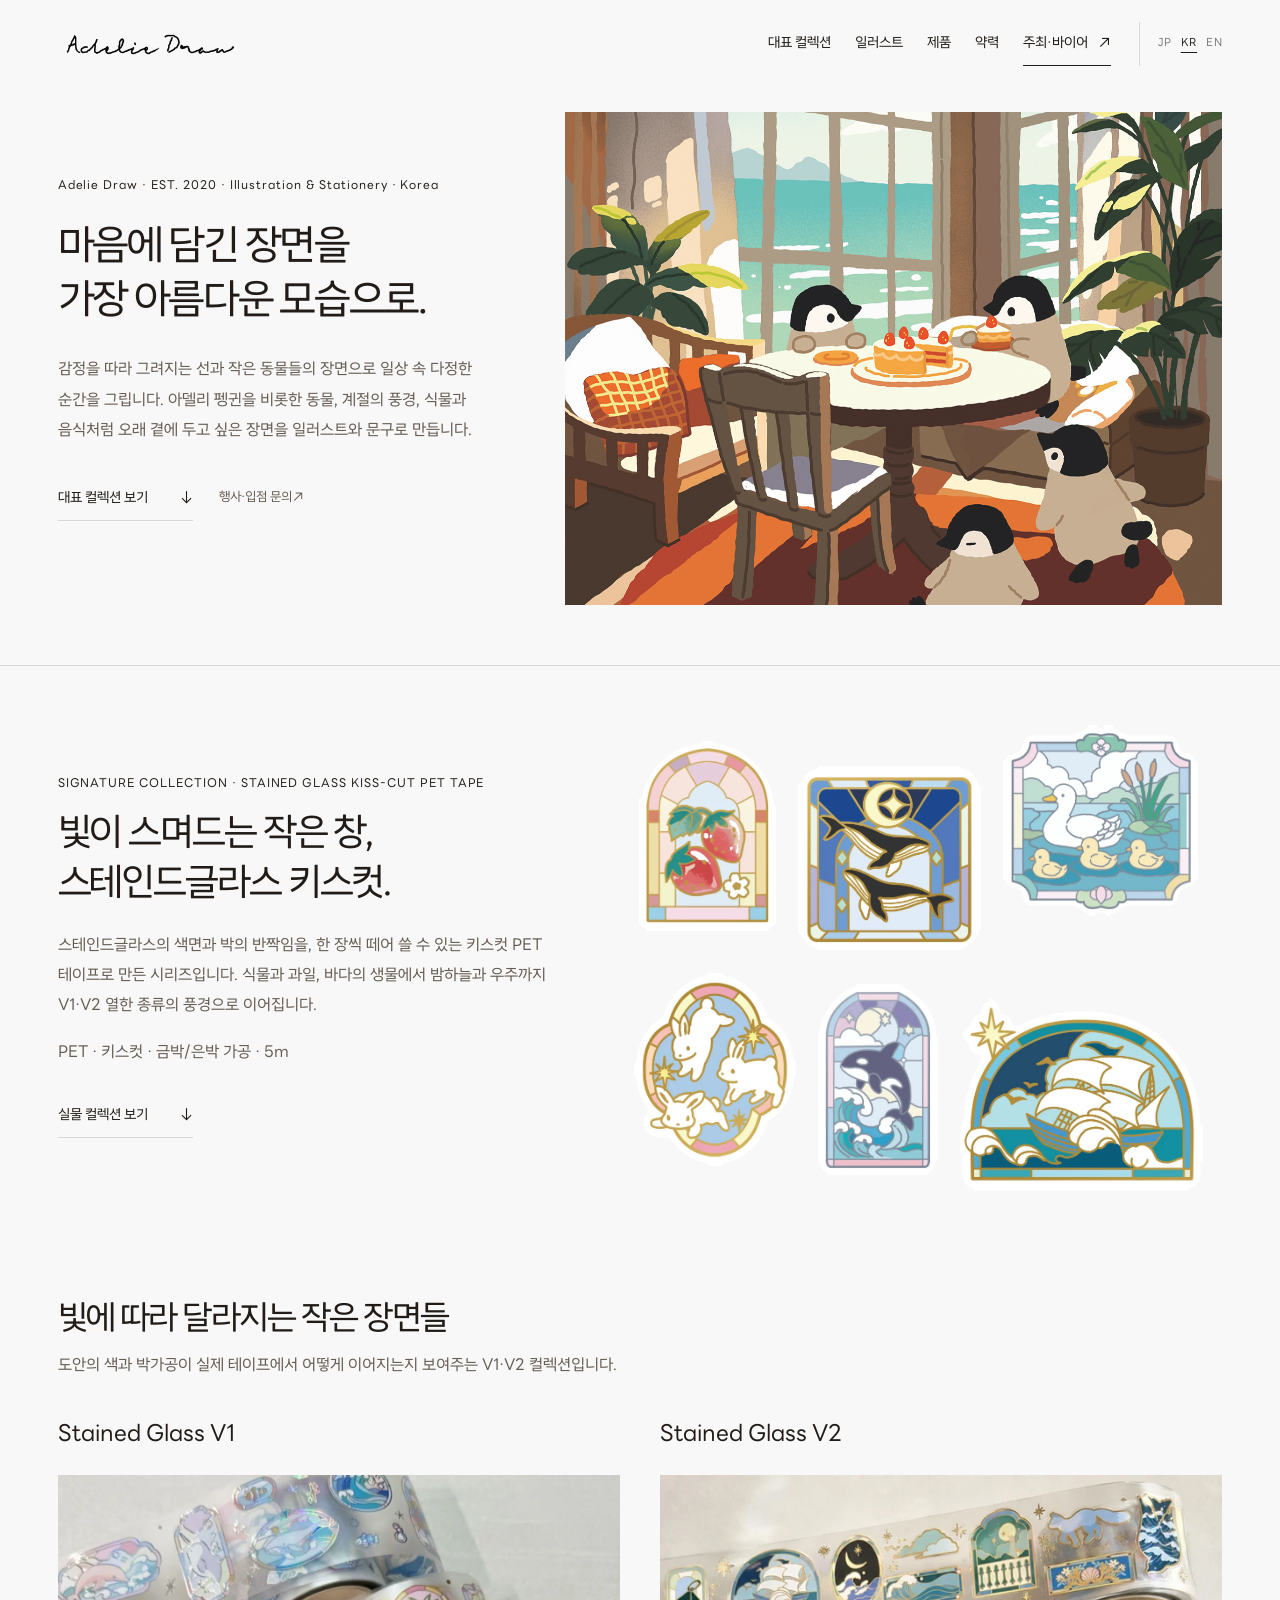
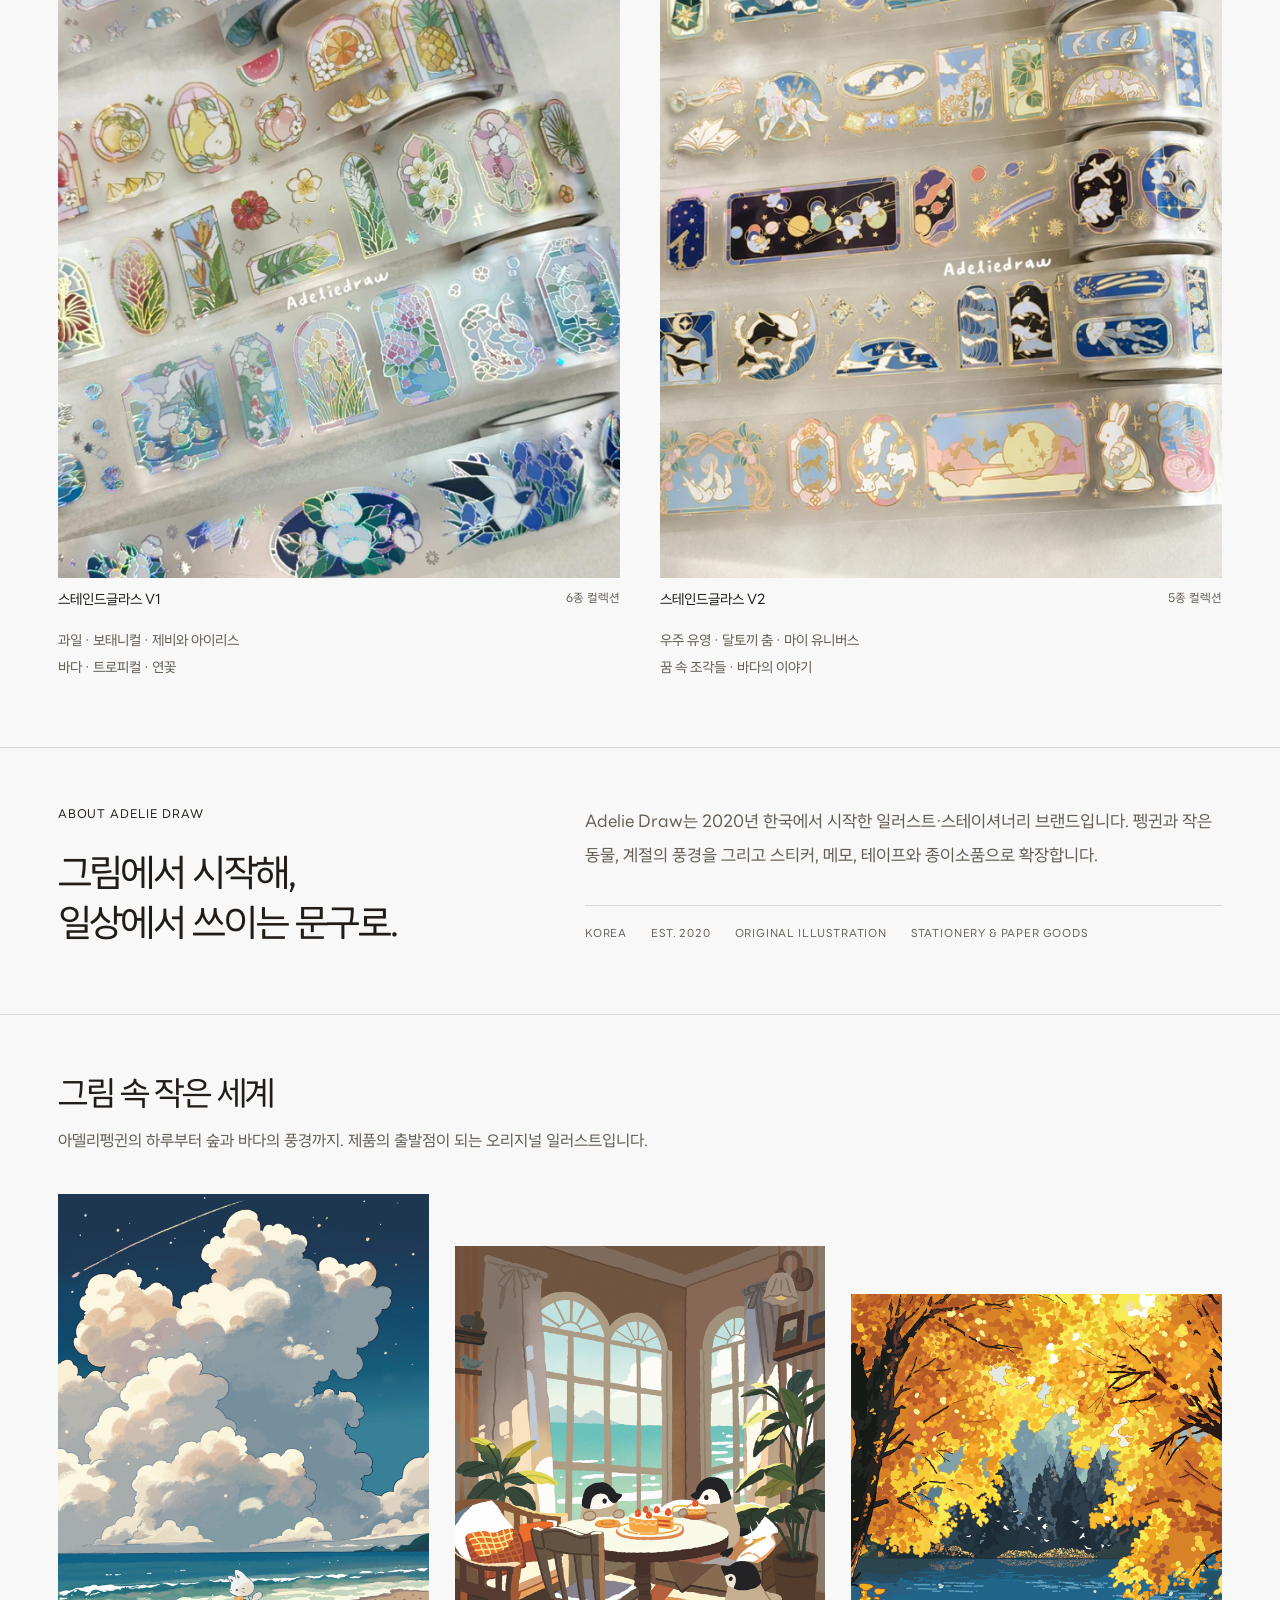
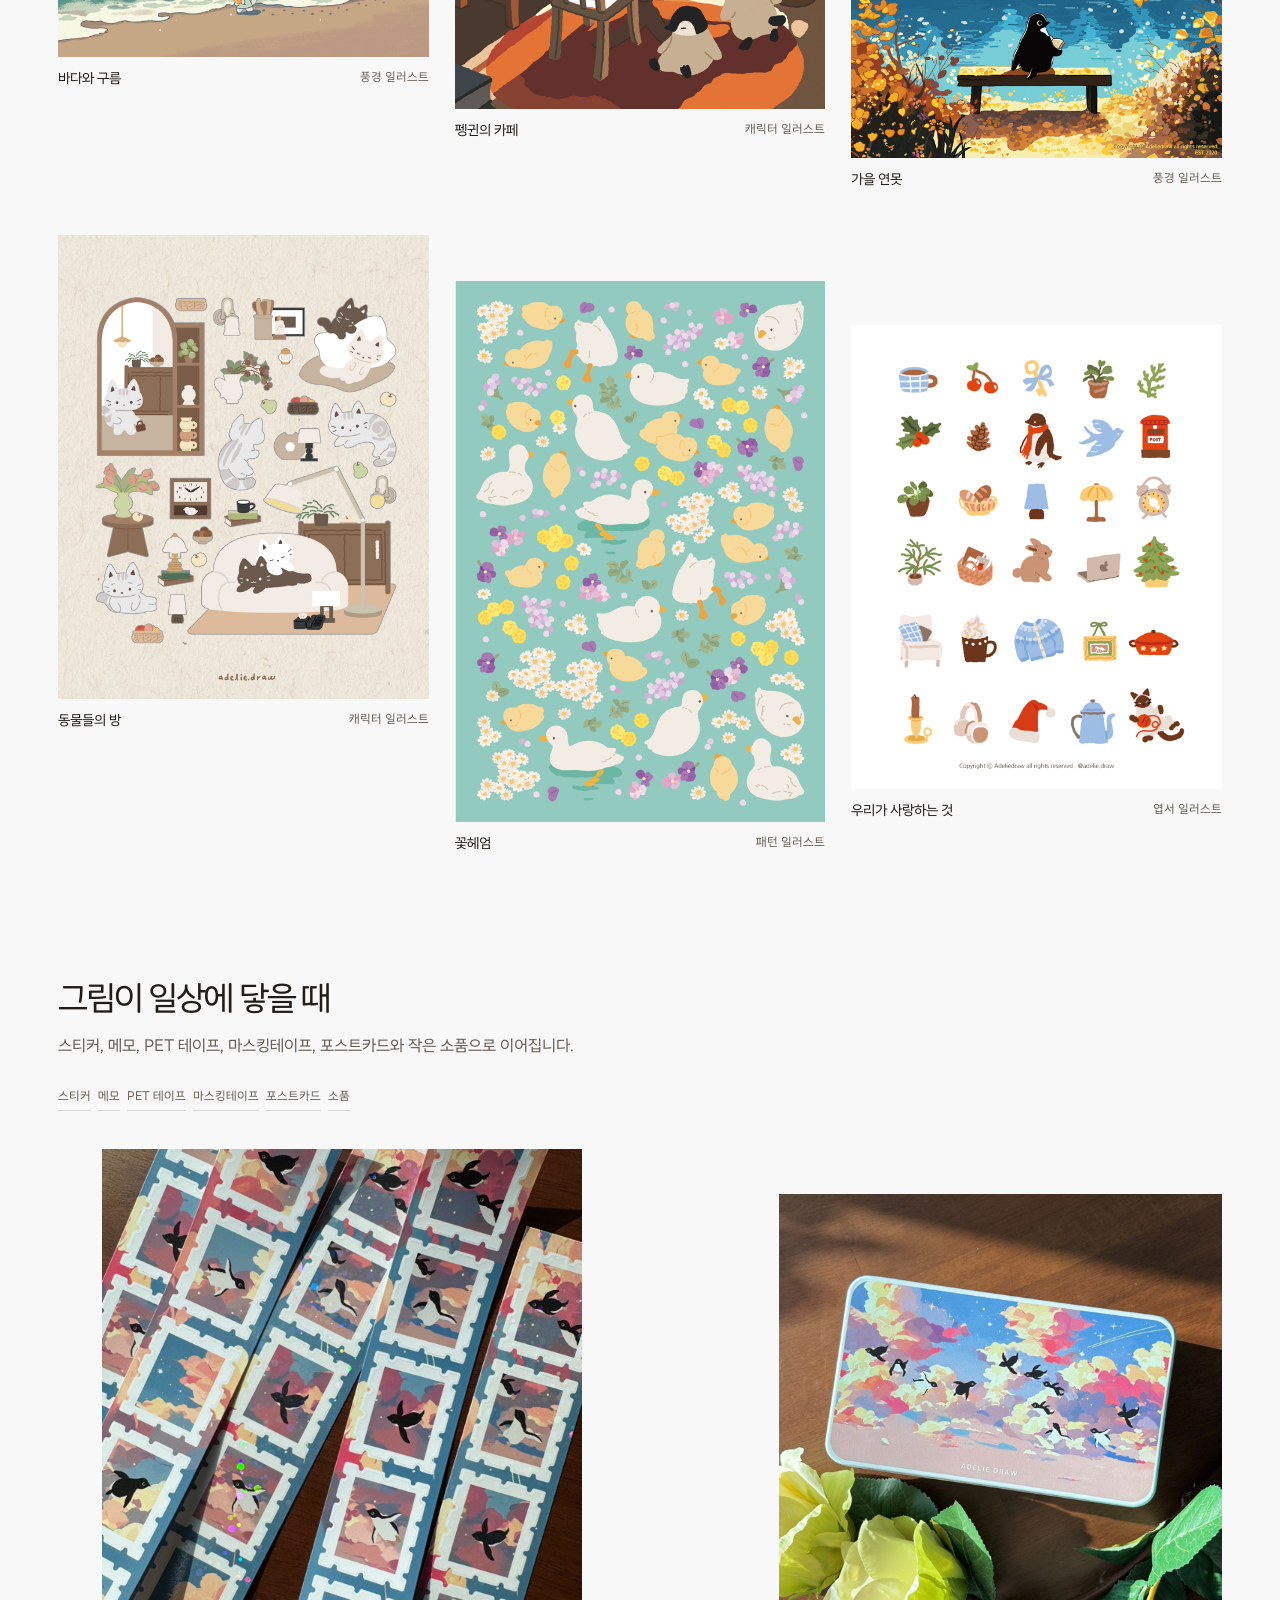
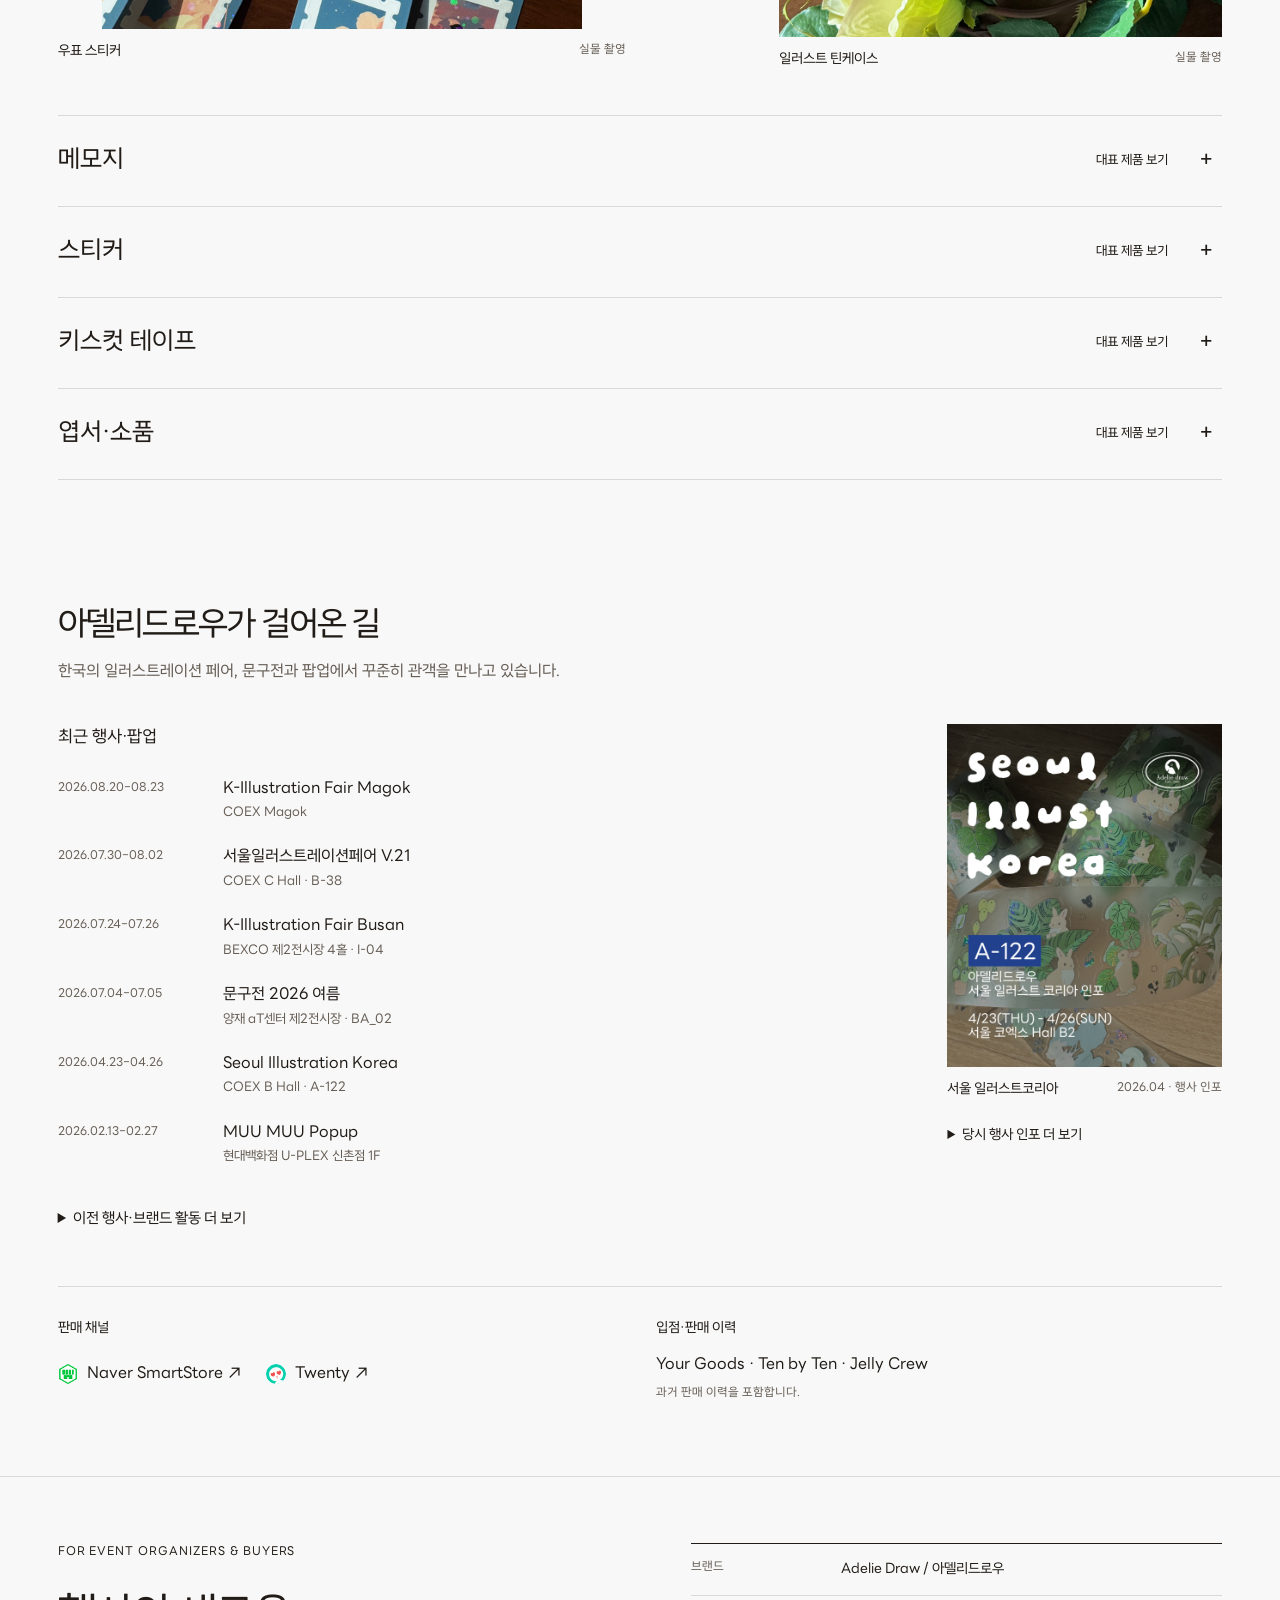
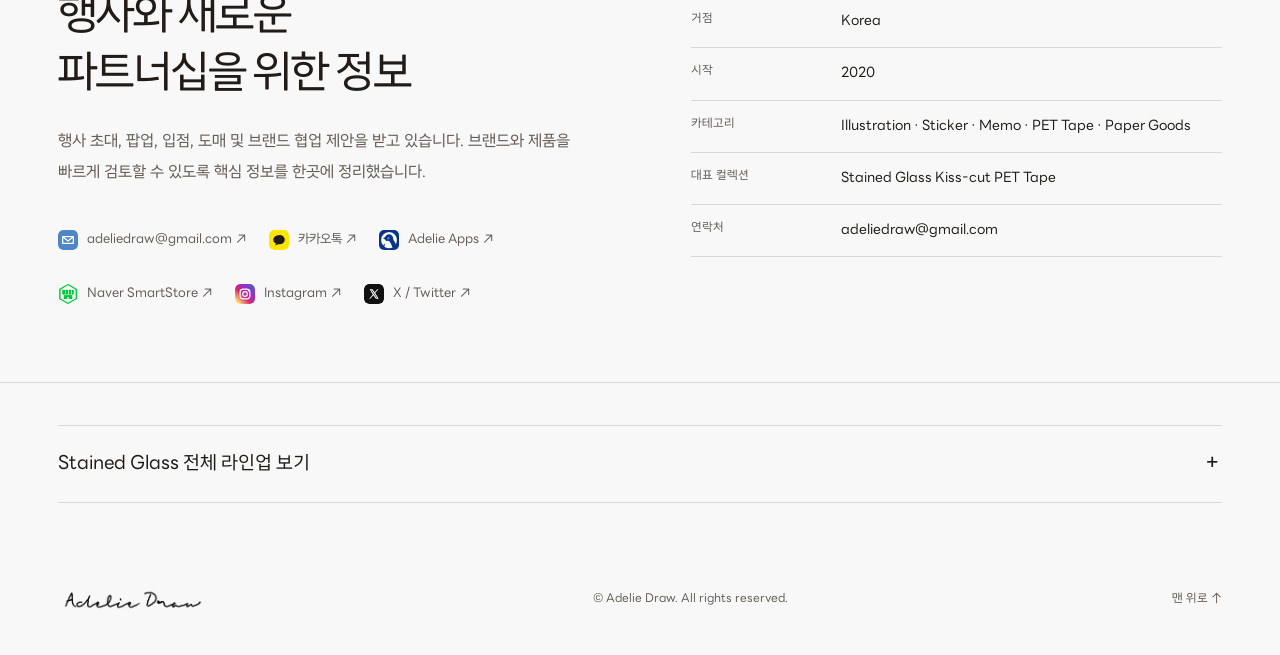
==== commit 802853af: "feat(info): unify public design system" ====
--- a/public/index.html
+++ b/public/index.html
@@ -21,10 +21,9 @@
 <section class="about-section wrap" id="about" aria-labelledby="about-title"><div><p class="eyebrow">ABOUT ADELIE DRAW</p><h2 id="about-title">그림에서 시작해, 일상에서 쓰이는 문구로.</h2></div><div><p class="about-copy">Adelie Draw는 2020년 한국에서 시작한 일러스트·스테이셔너리 브랜드입니다. 펭귄과 작은 동물, 계절의 풍경을 그리고 스티커, 메모, 테이프와 종이소품으로 확장합니다.</p><ul class="fact-list"><li>KOREA</li><li>EST. 2020</li><li>ORIGINAL ILLUSTRATION</li><li>STATIONERY &amp; PAPER GOODS</li></ul></div></section>
 <section class="section wrap" id="works" aria-labelledby="works-title"><div class="section-heading"><h2 id="works-title">그림 속 작은 세계</h2><p>아델리펭귄의 하루부터 숲과 바다의 풍경까지. 제품의 출발점이 되는 오리지널 일러스트입니다.</p></div><div class="works-gallery"><figure class=""><a class="image-link" href="assets/sea-1280-791c4300.webp" data-lightbox aria-label="바다와 구름"><span class="sr-only">바다와 구름</span><img src="assets/sea-1280-791c4300.webp" srcset="assets/sea-640-3817a66d.webp 640w, assets/sea-1280-791c4300.webp 1280w" sizes="(max-width: 639px) 92vw, (max-width: 1023px) 45vw, 32vw" width="1280" height="1600" alt="바다와 구름" loading="lazy" decoding="async"></a><figcaption><span>바다와 구름</span><span class="caption-detail">풍경 일러스트</span></figcaption></figure><figure class=""><a class="image-link" href="assets/cafe-1280-3fc779c8.webp" data-lightbox aria-label="펭귄의 카페"><span class="sr-only">펭귄의 카페</span><img src="assets/cafe-1280-3fc779c8.webp" srcset="assets/cafe-640-34a299a8.webp 640w, assets/cafe-1280-3fc779c8.webp 1280w" sizes="(max-width: 639px) 92vw, (max-width: 1023px) 45vw, 32vw" width="1280" height="1600" alt="펭귄의 카페" loading="lazy" decoding="async"></a><figcaption><span>펭귄의 카페</span><span class="caption-detail">캐릭터 일러스트</span></figcaption></figure><figure class=""><a class="image-link" href="assets/autumn-1080-d01e65e3.webp" data-lightbox aria-label="가을 연못"><span class="sr-only">가을 연못</span><img src="assets/autumn-1080-d01e65e3.webp" srcset="assets/autumn-640-cf03b8c3.webp 640w, assets/autumn-1080-d01e65e3.webp 1080w" sizes="(max-width: 639px) 92vw, (max-width: 1023px) 45vw, 32vw" width="1080" height="1351" alt="가을 연못" loading="lazy" decoding="async"></a><figcaption><span>가을 연못</span><span class="caption-detail">풍경 일러스트</span></figcaption></figure><figure class=""><a class="image-link" href="assets/room-1080-7adec6e8.webp" data-lightbox aria-label="동물들의 방"><span class="sr-only">동물들의 방</span><img src="assets/room-1080-7adec6e8.webp" srcset="assets/room-640-fdd5f24f.webp 640w, assets/room-1080-7adec6e8.webp 1080w" sizes="(max-width: 639px) 92vw, (max-width: 1023px) 45vw, 32vw" width="1080" height="1350" alt="동물들의 방" loading="lazy" decoding="async"></a><figcaption><span>동물들의 방</span><span class="caption-detail">캐릭터 일러스트</span></figcaption></figure><figure class=""><a class="image-link" href="assets/flowers-1096-9d5a98dd.webp" data-lightbox aria-label="꽃헤엄"><span class="sr-only">꽃헤엄</span><img src="assets/flowers-1096-9d5a98dd.webp" srcset="assets/flowers-640-51db934f.webp 640w, assets/flowers-1096-9d5a98dd.webp 1096w" sizes="(max-width: 639px) 92vw, (max-width: 1023px) 45vw, 32vw" width="1096" height="1600" alt="꽃헤엄" loading="lazy" decoding="async"></a><figcaption><span>꽃헤엄</span><span class="caption-detail">패턴 일러스트</span></figcaption></figure><figure class=""><a class="image-link" href="assets/love-1080-1a9fa79d.webp" data-lightbox aria-label="우리가 사랑하는 것"><span class="sr-only">우리가 사랑하는 것</span><img src="assets/love-1080-1a9fa79d.webp" srcset="assets/love-640-9f982eb0.webp 640w, assets/love-1080-1a9fa79d.webp 1080w" sizes="(max-width: 639px) 92vw, (max-width: 1023px) 45vw, 32vw" width="1080" height="1350" alt="우리가 사랑하는 것" loading="lazy" decoding="async"></a><figcaption><span>우리가 사랑하는 것</span><span class="caption-detail">엽서 일러스트</span></figcaption></figure></div></section>
 <section class="section wrap" id="products" aria-labelledby="products-title"><div class="section-heading"><h2 id="products-title">그림이 일상에 닿을 때</h2><p>스티커, 메모, PET 테이프, 마스킹테이프, 포스트카드와 작은 소품으로 이어집니다.</p><ul class="range-list"><li>스티커</li><li>메모</li><li>PET 테이프</li><li>마스킹테이프</li><li>포스트카드</li><li>소품</li></ul></div><div class="product-materials"><figure class=""><a class="image-link" href="assets/stamps-1440-635d942e.webp" data-lightbox aria-label="우표 스티커"><span class="sr-only">우표 스티커</span><img src="assets/stamps-1440-635d942e.webp" srcset="assets/stamps-640-3da2fb29.webp 640w, assets/stamps-1440-635d942e.webp 1440w" sizes="(max-width: 639px) 92vw, (max-width: 1023px) 45vw, 32vw" width="1440" height="1440" alt="우표 스티커" loading="lazy" decoding="async"></a><figcaption><span>우표 스티커</span><span class="caption-detail">실물 촬영</span></figcaption></figure><figure class=""><a class="image-link" href="assets/tin-1440-765bccea.webp" data-lightbox aria-label="일러스트 틴케이스"><span class="sr-only">일러스트 틴케이스</span><img src="assets/tin-1440-765bccea.webp" srcset="assets/tin-640-a2135627.webp 640w, assets/tin-1440-765bccea.webp 1440w" sizes="(max-width: 639px) 92vw, (max-width: 1023px) 45vw, 32vw" width="1440" height="1440" alt="일러스트 틴케이스" loading="lazy" decoding="async"></a><figcaption><span>일러스트 틴케이스</span><span class="caption-detail">실물 촬영</span></figcaption></figure></div><div class="product-categories"><details class="product-category"><summary><span>메모지</span><span class="disclosure-action"><span class="when-closed">대표 제품 보기</span><span class="when-open">접기</span><b aria-hidden="true">＋</b></span></summary><p class="category-note">일러스트를 일상적인 기록에 곁들이는 비점착 메모.</p><div class="category-gallery"><figure class=""><a class="image-link" href="assets/memo-moon-800-cedb248d.webp" data-lightbox aria-label="보름달 메모지"><span class="sr-only">보름달 메모지</span><img src="assets/memo-moon-800-cedb248d.webp" srcset="assets/memo-moon-640-ffd9173c.webp 640w, assets/memo-moon-800-cedb248d.webp 800w" sizes="(max-width: 639px) 92vw, (max-width: 1023px) 45vw, 32vw" width="800" height="800" alt="보름달 메모지" loading="lazy" decoding="async"></a><figcaption><span>보름달 메모지</span><span class="caption-detail"></span></figcaption></figure><figure class=""><a class="image-link" href="assets/memo-stars-800-ea6e0d11.webp" data-lightbox aria-label="별 유영 메모지"><span class="sr-only">별 유영 메모지</span><img src="assets/memo-stars-800-ea6e0d11.webp" srcset="assets/memo-stars-640-e6df4a5d.webp 640w, assets/memo-stars-800-ea6e0d11.webp 800w" sizes="(max-width: 639px) 92vw, (max-width: 1023px) 45vw, 32vw" width="800" height="800" alt="별 유영 메모지" loading="lazy" decoding="async"></a><figcaption><span>별 유영 메모지</span><span class="caption-detail"></span></figcaption></figure><figure class=""><a class="image-link" href="assets/memo-sea-800-0f0daaac.webp" data-lightbox aria-label="바닷속 메모지"><span class="sr-only">바닷속 메모지</span><img src="assets/memo-sea-800-0f0daaac.webp" srcset="assets/memo-sea-640-738ee2f0.webp 640w, assets/memo-sea-800-0f0daaac.webp 800w" sizes="(max-width: 639px) 92vw, (max-width: 1023px) 45vw, 32vw" width="800" height="800" alt="바닷속 메모지" loading="lazy" decoding="async"></a><figcaption><span>바닷속 메모지</span><span class="caption-detail"></span></figcaption></figure><figure class=""><a class="image-link" href="assets/memo-fresh-800-49707b42.webp" data-lightbox aria-label="상큼 메모지"><span class="sr-only">상큼 메모지</span><img src="assets/memo-fresh-800-49707b42.webp" srcset="assets/memo-fresh-640-338b9ffe.webp 640w, assets/memo-fresh-800-49707b42.webp 800w" sizes="(max-width: 639px) 92vw, (max-width: 1023px) 45vw, 32vw" width="800" height="800" alt="상큼 메모지" loading="lazy" decoding="async"></a><figcaption><span>상큼 메모지</span><span class="caption-detail"></span></figcaption></figure><figure class=""><a class="image-link" href="assets/memo-meal-800-a7d973a0.webp" data-lightbox aria-label="식사를 합시다 메모지"><span class="sr-only">식사를 합시다 메모지</span><img src="assets/memo-meal-800-a7d973a0.webp" srcset="assets/memo-meal-640-bb187ceb.webp 640w, assets/memo-meal-800-a7d973a0.webp 800w" sizes="(max-width: 639px) 92vw, (max-width: 1023px) 45vw, 32vw" width="800" height="800" alt="식사를 합시다 메모지" loading="lazy" decoding="async"></a><figcaption><span>식사를 합시다 메모지</span><span class="caption-detail"></span></figcaption></figure><figure class=""><a class="image-link" href="assets/memo-fox-800-aecdca46.webp" data-lightbox aria-label="식빵 여우 메모지"><span class="sr-only">식빵 여우 메모지</span><img src="assets/memo-fox-800-aecdca46.webp" srcset="assets/memo-fox-640-c78a7fd1.webp 640w, assets/memo-fox-800-aecdca46.webp 800w" sizes="(max-width: 639px) 92vw, (max-width: 1023px) 45vw, 32vw" width="800" height="800" alt="식빵 여우 메모지" loading="lazy" decoding="async"></a><figcaption><span>식빵 여우 메모지</span><span class="caption-detail"></span></figcaption></figure><figure class=""><a class="image-link" href="assets/memo-green-800-8b0ca7d6.webp" data-lightbox aria-label="그리너리 메모지"><span class="sr-only">그리너리 메모지</span><img src="assets/memo-green-800-8b0ca7d6.webp" srcset="assets/memo-green-640-65ed843d.webp 640w, assets/memo-green-800-8b0ca7d6.webp 800w" sizes="(max-width: 639px) 92vw, (max-width: 1023px) 45vw, 32vw" width="800" height="800" alt="그리너리 메모지" loading="lazy" decoding="async"></a><figcaption><span>그리너리 메모지</span><span class="caption-detail"></span></figcaption></figure></div></details><details class="product-category"><summary><span>스티커</span><span class="disclosure-action"><span class="when-closed">대표 제품 보기</span><span class="when-open">접기</span><b aria-hidden="true">＋</b></span></summary><p class="category-note">동물과 계절의 장면을 한 장씩 골라 쓰는 씰 스티커.</p><div class="category-gallery"><figure class=""><a class="image-link" href="assets/sticker-cats-800-e72f70cf.webp" data-lightbox aria-label="고양이 후르츠 스티커"><span class="sr-only">고양이 후르츠 스티커</span><img src="assets/sticker-cats-800-e72f70cf.webp" srcset="assets/sticker-cats-640-f8b04c42.webp 640w, assets/sticker-cats-800-e72f70cf.webp 800w" sizes="(max-width: 639px) 92vw, (max-width: 1023px) 45vw, 32vw" width="800" height="800" alt="고양이 후르츠 스티커" loading="lazy" decoding="async"></a><figcaption><span>고양이 후르츠 스티커</span><span class="caption-detail"></span></figcaption></figure><figure class=""><a class="image-link" href="assets/sticker-clover-800-06065306.webp" data-lightbox aria-label="클로버와 토끼 스티커"><span class="sr-only">클로버와 토끼 스티커</span><img src="assets/sticker-clover-800-06065306.webp" srcset="assets/sticker-clover-640-0fa36b8d.webp 640w, assets/sticker-clover-800-06065306.webp 800w" sizes="(max-width: 639px) 92vw, (max-width: 1023px) 45vw, 32vw" width="800" height="800" alt="클로버와 토끼 스티커" loading="lazy" decoding="async"></a><figcaption><span>클로버와 토끼 스티커</span><span class="caption-detail"></span></figcaption></figure><figure class=""><a class="image-link" href="assets/sticker-cafe-800-50d658ea.webp" data-lightbox aria-label="바다가 보이는 카페 씰스티커"><span class="sr-only">바다가 보이는 카페 씰스티커</span><img src="assets/sticker-cafe-800-50d658ea.webp" srcset="assets/sticker-cafe-640-c1c77302.webp 640w, assets/sticker-cafe-800-50d658ea.webp 800w" sizes="(max-width: 639px) 92vw, (max-width: 1023px) 45vw, 32vw" width="800" height="800" alt="바다가 보이는 카페 씰스티커" loading="lazy" decoding="async"></a><figcaption><span>바다가 보이는 카페 씰스티커</span><span class="caption-detail"></span></figcaption></figure><figure class=""><a class="image-link" href="assets/sticker-lemon-800-dbd578d8.webp" data-lightbox aria-label="레몬 파운드 케이크 씰스티커"><span class="sr-only">레몬 파운드 케이크 씰스티커</span><img src="assets/sticker-lemon-800-dbd578d8.webp" srcset="assets/sticker-lemon-640-284d84cc.webp 640w, assets/sticker-lemon-800-dbd578d8.webp 800w" sizes="(max-width: 639px) 92vw, (max-width: 1023px) 45vw, 32vw" width="800" height="800" alt="레몬 파운드 케이크 씰스티커" loading="lazy" decoding="async"></a><figcaption><span>레몬 파운드 케이크 씰스티커</span><span class="caption-detail"></span></figcaption></figure><figure class=""><a class="image-link" href="assets/sticker-knitting-800-f86774f1.webp" data-lightbox aria-label="뜨개질 시간 씰스티커"><span class="sr-only">뜨개질 시간 씰스티커</span><img src="assets/sticker-knitting-800-f86774f1.webp" srcset="assets/sticker-knitting-640-57866787.webp 640w, assets/sticker-knitting-800-f86774f1.webp 800w" sizes="(max-width: 639px) 92vw, (max-width: 1023px) 45vw, 32vw" width="800" height="800" alt="뜨개질 시간 씰스티커" loading="lazy" decoding="async"></a><figcaption><span>뜨개질 시간 씰스티커</span><span class="caption-detail"></span></figcaption></figure><figure class=""><a class="image-link" href="assets/sticker-snow-800-5f1f4e13.webp" data-lightbox aria-label="눈송이 요정들의 춤 씰스티커"><span class="sr-only">눈송이 요정들의 춤 씰스티커</span><img src="assets/sticker-snow-800-5f1f4e13.webp" srcset="assets/sticker-snow-640-9c8e818e.webp 640w, assets/sticker-snow-800-5f1f4e13.webp 800w" sizes="(max-width: 639px) 92vw, (max-width: 1023px) 45vw, 32vw" width="800" height="800" alt="눈송이 요정들의 춤 씰스티커" loading="lazy" decoding="async"></a><figcaption><span>눈송이 요정들의 춤 씰스티커</span><span class="caption-detail"></span></figcaption></figure></div></details><details class="product-category"><summary><span>키스컷 테이프</span><span class="disclosure-action"><span class="when-closed">대표 제품 보기</span><span class="when-open">접기</span><b aria-hidden="true">＋</b></span></summary><p class="category-note">투명 PET와 칼선을 활용한 장식 테이프.</p><h3 class="category-subtitle">Stained Glass V1</h3><div class="category-gallery"><figure class=""><a class="image-link" href="assets/v1-fruit-800-79fd3c45.webp" data-lightbox aria-label="과일"><span class="sr-only">과일</span><img src="assets/v1-fruit-800-79fd3c45.webp" srcset="assets/v1-fruit-640-2c729d69.webp 640w, assets/v1-fruit-800-79fd3c45.webp 800w" sizes="(max-width: 639px) 92vw, (max-width: 1023px) 45vw, 32vw" width="800" height="1000" alt="과일" loading="lazy" decoding="async"></a><figcaption><span>과일</span><span class="caption-detail"></span></figcaption></figure><figure class=""><a class="image-link" href="assets/v1-botanical-800-26d731a0.webp" data-lightbox aria-label="보태니컬"><span class="sr-only">보태니컬</span><img src="assets/v1-botanical-800-26d731a0.webp" srcset="assets/v1-botanical-640-408aabff.webp 640w, assets/v1-botanical-800-26d731a0.webp 800w" sizes="(max-width: 639px) 92vw, (max-width: 1023px) 45vw, 32vw" width="800" height="1000" alt="보태니컬" loading="lazy" decoding="async"></a><figcaption><span>보태니컬</span><span class="caption-detail"></span></figcaption></figure><figure class=""><a class="image-link" href="assets/v1-swallow-800-2420fae1.webp" data-lightbox aria-label="제비와 아이리스"><span class="sr-only">제비와 아이리스</span><img src="assets/v1-swallow-800-2420fae1.webp" srcset="assets/v1-swallow-640-a74fc9b2.webp 640w, assets/v1-swallow-800-2420fae1.webp 800w" sizes="(max-width: 639px) 92vw, (max-width: 1023px) 45vw, 32vw" width="800" height="1000" alt="제비와 아이리스" loading="lazy" decoding="async"></a><figcaption><span>제비와 아이리스</span><span class="caption-detail"></span></figcaption></figure><figure class=""><a class="image-link" href="assets/v1-ocean-800-bdc6717d.webp" data-lightbox aria-label="바다"><span class="sr-only">바다</span><img src="assets/v1-ocean-800-bdc6717d.webp" srcset="assets/v1-ocean-640-6042cc73.webp 640w, assets/v1-ocean-800-bdc6717d.webp 800w" sizes="(max-width: 639px) 92vw, (max-width: 1023px) 45vw, 32vw" width="800" height="1000" alt="바다" loading="lazy" decoding="async"></a><figcaption><span>바다</span><span class="caption-detail"></span></figcaption></figure><figure class=""><a class="image-link" href="assets/v1-tropical-800-708687dc.webp" data-lightbox aria-label="트로피컬"><span class="sr-only">트로피컬</span><img src="assets/v1-tropical-800-708687dc.webp" srcset="assets/v1-tropical-640-08b9d568.webp 640w, assets/v1-tropical-800-708687dc.webp 800w" sizes="(max-width: 639px) 92vw, (max-width: 1023px) 45vw, 32vw" width="800" height="1000" alt="트로피컬" loading="lazy" decoding="async"></a><figcaption><span>트로피컬</span><span class="caption-detail"></span></figcaption></figure><figure class=""><a class="image-link" href="assets/v1-lotus-800-9aa3824a.webp" data-lightbox aria-label="연꽃"><span class="sr-only">연꽃</span><img src="assets/v1-lotus-800-9aa3824a.webp" srcset="assets/v1-lotus-640-5aeea92c.webp 640w, assets/v1-lotus-800-9aa3824a.webp 800w" sizes="(max-width: 639px) 92vw, (max-width: 1023px) 45vw, 32vw" width="800" height="1000" alt="연꽃" loading="lazy" decoding="async"></a><figcaption><span>연꽃</span><span class="caption-detail"></span></figcaption></figure></div><h3 class="category-subtitle">Stained Glass V2</h3><div class="category-gallery"><figure class=""><a class="image-link" href="assets/space-800-9f8307cb.webp" data-lightbox aria-label="우주 유영"><span class="sr-only">우주 유영</span><img src="assets/space-800-9f8307cb.webp" srcset="assets/space-640-46b7bf92.webp 640w, assets/space-800-9f8307cb.webp 800w" sizes="(max-width: 639px) 92vw, (max-width: 1023px) 45vw, 32vw" width="800" height="1000" alt="우주 유영" loading="lazy" decoding="async"></a><figcaption><span>우주 유영</span><span class="caption-detail"></span></figcaption></figure><figure class=""><a class="image-link" href="assets/moon-rabbit-800-cd17cbb2.webp" data-lightbox aria-label="달토끼 춤"><span class="sr-only">달토끼 춤</span><img src="assets/moon-rabbit-800-cd17cbb2.webp" srcset="assets/moon-rabbit-640-47fb8232.webp 640w, assets/moon-rabbit-800-cd17cbb2.webp 800w" sizes="(max-width: 639px) 92vw, (max-width: 1023px) 45vw, 32vw" width="800" height="1000" alt="달토끼 춤" loading="lazy" decoding="async"></a><figcaption><span>달토끼 춤</span><span class="caption-detail"></span></figcaption></figure><figure class=""><a class="image-link" href="assets/universe-800-45fd562a.webp" data-lightbox aria-label="마이 유니버스"><span class="sr-only">마이 유니버스</span><img src="assets/universe-800-45fd562a.webp" srcset="assets/universe-640-9dec75f6.webp 640w, assets/universe-800-45fd562a.webp 800w" sizes="(max-width: 639px) 92vw, (max-width: 1023px) 45vw, 32vw" width="800" height="1000" alt="마이 유니버스" loading="lazy" decoding="async"></a><figcaption><span>마이 유니버스</span><span class="caption-detail"></span></figcaption></figure><figure class=""><a class="image-link" href="assets/dream-800-aadb3776.webp" data-lightbox aria-label="꿈 속 조각들"><span class="sr-only">꿈 속 조각들</span><img src="assets/dream-800-aadb3776.webp" srcset="assets/dream-640-0755044b.webp 640w, assets/dream-800-aadb3776.webp 800w" sizes="(max-width: 639px) 92vw, (max-width: 1023px) 45vw, 32vw" width="800" height="1000" alt="꿈 속 조각들" loading="lazy" decoding="async"></a><figcaption><span>꿈 속 조각들</span><span class="caption-detail"></span></figcaption></figure><figure class=""><a class="image-link" href="assets/ocean-story-800-e5f500ab.webp" data-lightbox aria-label="바다의 이야기"><span class="sr-only">바다의 이야기</span><img src="assets/ocean-story-800-e5f500ab.webp" srcset="assets/ocean-story-640-fe69aedd.webp 640w, assets/ocean-story-800-e5f500ab.webp 800w" sizes="(max-width: 639px) 92vw, (max-width: 1023px) 45vw, 32vw" width="800" height="1000" alt="바다의 이야기" loading="lazy" decoding="async"></a><figcaption><span>바다의 이야기</span><span class="caption-detail"></span></figcaption></figure></div><h3 class="category-subtitle">동물과 일상의 장면</h3><div class="category-gallery"><figure class=""><a class="image-link" href="assets/tape-penguins-800-c73a4ffc.webp" data-lightbox aria-label="펭귄 친구들 키스컷 테이프"><span class="sr-only">펭귄 친구들 키스컷 테이프</span><img src="assets/tape-penguins-800-c73a4ffc.webp" srcset="assets/tape-penguins-640-052e4b10.webp 640w, assets/tape-penguins-800-c73a4ffc.webp 800w" sizes="(max-width: 639px) 92vw, (max-width: 1023px) 45vw, 32vw" width="800" height="800" alt="펭귄 친구들 키스컷 테이프" loading="lazy" decoding="async"></a><figcaption><span>펭귄 친구들 키스컷 테이프</span><span class="caption-detail"></span></figcaption></figure><figure class=""><a class="image-link" href="assets/tape-bread-800-06819e72.webp" data-lightbox aria-label="브레드 타임 키스컷 테이프"><span class="sr-only">브레드 타임 키스컷 테이프</span><img src="assets/tape-bread-800-06819e72.webp" srcset="assets/tape-bread-640-6800c2b5.webp 640w, assets/tape-bread-800-06819e72.webp 800w" sizes="(max-width: 639px) 92vw, (max-width: 1023px) 45vw, 32vw" width="800" height="800" alt="브레드 타임 키스컷 테이프" loading="lazy" decoding="async"></a><figcaption><span>브레드 타임 키스컷 테이프</span><span class="caption-detail"></span></figcaption></figure><figure class=""><a class="image-link" href="assets/tape-duck-800-518b7928.webp" data-lightbox aria-label="나팔꽃 오리 키스컷 테이프"><span class="sr-only">나팔꽃 오리 키스컷 테이프</span><img src="assets/tape-duck-800-518b7928.webp" srcset="assets/tape-duck-640-d7f1ee0a.webp 640w, assets/tape-duck-800-518b7928.webp 800w" sizes="(max-width: 639px) 92vw, (max-width: 1023px) 45vw, 32vw" width="800" height="800" alt="나팔꽃 오리 키스컷 테이프" loading="lazy" decoding="async"></a><figcaption><span>나팔꽃 오리 키스컷 테이프</span><span class="caption-detail"></span></figcaption></figure></div></details><details class="product-category"><summary><span>엽서·소품</span><span class="disclosure-action"><span class="when-closed">대표 제품 보기</span><span class="when-open">접기</span><b aria-hidden="true">＋</b></span></summary><p class="category-note">그림을 손에 쥘 수 있는 포스트카드와 작은 소품.</p><div class="category-gallery"><figure class=""><a class="image-link" href="assets/postcard-love-800-bc3b7e4d.webp" data-lightbox aria-label="우리가 사랑하는 것 엽서"><span class="sr-only">우리가 사랑하는 것 엽서</span><img src="assets/postcard-love-800-bc3b7e4d.webp" srcset="assets/postcard-love-640-13438082.webp 640w, assets/postcard-love-800-bc3b7e4d.webp 800w" sizes="(max-width: 639px) 92vw, (max-width: 1023px) 45vw, 32vw" width="800" height="800" alt="우리가 사랑하는 것 엽서" loading="lazy" decoding="async"></a><figcaption><span>우리가 사랑하는 것 엽서</span><span class="caption-detail"></span></figcaption></figure><figure class=""><a class="image-link" href="assets/tin-1440-765bccea.webp" data-lightbox aria-label="일러스트 틴케이스"><span class="sr-only">일러스트 틴케이스</span><img src="assets/tin-1440-765bccea.webp" srcset="assets/tin-640-a2135627.webp 640w, assets/tin-1440-765bccea.webp 1440w" sizes="(max-width: 639px) 92vw, (max-width: 1023px) 45vw, 32vw" width="1440" height="1440" alt="일러스트 틴케이스" loading="lazy" decoding="async"></a><figcaption><span>일러스트 틴케이스</span><span class="caption-detail"></span></figcaption></figure><figure class=""><a class="image-link" href="assets/round-1440-6835cb6f.webp" data-lightbox aria-label="작은 소품"><span class="sr-only">작은 소품</span><img src="assets/round-1440-6835cb6f.webp" srcset="assets/round-640-d61e017c.webp 640w, assets/round-1440-6835cb6f.webp 1440w" sizes="(max-width: 639px) 92vw, (max-width: 1023px) 45vw, 32vw" width="1440" height="1440" alt="작은 소품" loading="lazy" decoding="async"></a><figcaption><span>작은 소품</span><span class="caption-detail"></span></figcaption></figure></div></details></div></section>
-<section class="section wrap exhibitions" id="exhibitions" aria-labelledby="events-title"><div class="section-heading"><h2 id="events-title">아델리드로우가 걸어온 길</h2><p>한국의 일러스트레이션 페어, 문구전과 팝업에서 꾸준히 관객을 만나고 있습니다.</p></div><div class="event-layout"><div><h3 class="history-heading">최근 행사·팝업</h3><ol class="event-list"><li><span class="event-date">2026.08.20–08.23</span><span>K-Illustration Fair Magok</span><span class="event-place">COEX Magok</span></li><li><span class="event-date">2026.07.30–08.02</span><span>서울일러스트레이션페어 V.21</span><span class="event-place">COEX C Hall · B-38</span></li><li><span class="event-date">2026.07.24–07.26</span><span>K-Illustration Fair Busan</span><span class="event-place">BEXCO 제2전시장 4홀 · I-04</span></li><li><span class="event-date">2026.07.04–07.05</span><span>문구전 2026 여름</span><span class="event-place">양재 aT센터 제2전시장 · BA_02</span></li><li><span class="event-date">2026.04.23–04.26</span><span>Seoul Illustration Korea</span><span class="event-place">COEX B Hall · A-122</span></li><li><span class="event-date">2026.02.13–02.27</span><span>MUU MUU Popup</span><span class="event-place">현대백화점 U-PLEX 신촌점 1F</span></li></ol><details class="history-details"><summary>이전 행사·브랜드 활동 더 보기</summary><h3 class="history-heading">이전 행사</h3><ol class="event-list"><li><span class="event-date">2025.12.25–12.28</span><span>서울일러스트레이션페어</span><span class="event-place">COEX C Hall · D35</span></li><li><span class="event-date">2023.08</span><span>모닝글로리 일러스트 페어</span><span class="event-place">서울 마포 모닝글로리 빌딩</span></li><li><span class="event-date">2022.12.22–12.25</span><span>서울일러스트레이션페어</span><span class="event-place">COEX · G30</span></li></ol><h3 class="history-heading">브랜드·협업·제품 활동</h3><ol class="event-list activity-list"><li><span class="event-date">2026.09</span><div><h4>스테인드글라스 키스컷 V2 공개</h4><p>우주 유영 · 달토끼 춤 · 마이 유니버스 · 꿈 속 조각들 · 바다의 이야기, 5종을 온라인 마켓에서 선보였습니다.</p><a class="history-source" href="https://twenty.style/m/canvaswitch/SkSJc16" target="_blank" rel="noopener noreferrer">기록 보기 ↗</a></div></li><li><span class="event-date">2023.08</span><div><h4>하반기 온라인 마켓</h4><p>8월 15–20일, 신작 스티커를 포함한 온라인 마켓을 공지했습니다.</p><a class="history-source" href="https://twoucan.com/profile/canvaswitch_" target="_blank" rel="noopener noreferrer">기록 보기 ↗</a></div></li><li><span class="event-date">2023.07</span><div><h4>서일페 판매 제품 온라인 미니마켓</h4><p>7월 13–16일, 서일페에서 판매한 신작과 기존 제품을 온라인으로 소개했습니다.</p><a class="history-source" href="https://twoucan.com/profile/canvaswitch_" target="_blank" rel="noopener noreferrer">기록 보기 ↗</a></div></li><li><span class="event-date">2023.06</span><div><h4>몽몽스베쮸 × 아델리드로우</h4><p>6월 5일 오픈하는 콜라보 마켓을 공지했습니다.</p><a class="history-source" href="https://twoucan.com/profile/canvaswitch_" target="_blank" rel="noopener noreferrer">기록 보기 ↗</a></div></li><li><span class="event-date">2023.03</span><div><h4>봄 문구 온라인 전개</h4><p>스마트스토어 봄 신상품 입고와 트웬티 3월 마켓을 통해 동물·꽃 소재의 스티커와 메모지를 소개했습니다.</p><a class="history-source" href="https://twoucan.com/profile/canvaswitch_" target="_blank" rel="noopener noreferrer">기록 보기 ↗</a></div></li><li><span class="event-date">2022.02</span><div><h4>젤리크루 판매 이력</h4><p>북극여우 씰스티커 판매 및 구매 후기가 남아 있습니다.</p><a class="history-source" href="https://jellycrew.cafe24.com/article/review/4/76560/" target="_blank" rel="noopener noreferrer">기록 보기 ↗</a></div></li><li><span class="event-date">2020</span><div><h4>아델리드로우 시작</h4><p>아델리펭귄과 동물, 계절의 풍경을 문구로 옮기는 일러스트 브랜드.</p></div></li></ol></details></div><div class="event-archive"><figure class=""><a class="image-link" href="assets/event-cover-1080-634f0aa9.webp" data-lightbox aria-label="서울 일러스트코리아"><span class="sr-only">서울 일러스트코리아</span><img src="assets/event-cover-1080-634f0aa9.webp" srcset="assets/event-cover-640-fd67e6a9.webp 640w, assets/event-cover-1080-634f0aa9.webp 1080w" sizes="(max-width: 639px) 92vw, (max-width: 1023px) 45vw, 32vw" width="1080" height="1350" alt="서울 일러스트코리아" loading="lazy" decoding="async"></a><figcaption><span>서울 일러스트코리아</span><span class="caption-detail">2026.04 · 행사 인포</span></figcaption></figure><details><summary>당시 행사 인포 더 보기</summary><div class="event-more"><figure class=""><a class="image-link" href="assets/event-stickers-1080-a33dadfe.webp" data-lightbox aria-label="스티커 라인업"><span class="sr-only">스티커 라인업</span><img src="assets/event-stickers-1080-a33dadfe.webp" srcset="assets/event-stickers-640-e7e2124e.webp 640w, assets/event-stickers-1080-a33dadfe.webp 1080w" sizes="(max-width: 639px) 92vw, (max-width: 1023px) 45vw, 32vw" width="1080" height="1350" alt="스티커 라인업" loading="lazy" decoding="async"></a><figcaption><span>스티커 라인업</span><span class="caption-detail">2026.04 행사 자료</span></figcaption></figure><figure class=""><a class="image-link" href="assets/event-paper-1080-79a194af.webp" data-lightbox aria-label="엽서와 소품"><span class="sr-only">엽서와 소품</span><img src="assets/event-paper-1080-79a194af.webp" srcset="assets/event-paper-640-d6657f07.webp 640w, assets/event-paper-1080-79a194af.webp 1080w" sizes="(max-width: 639px) 92vw, (max-width: 1023px) 45vw, 32vw" width="1080" height="1350" alt="엽서와 소품" loading="lazy" decoding="async"></a><figcaption><span>엽서와 소품</span><span class="caption-detail">2026.04 행사 자료</span></figcaption></figure></div></details></div></div><div class="channels" id="stockists"><div><h3>판매 채널</h3><a href="https://smartstore.naver.com/adeliedraw" target="_blank" rel="noopener noreferrer">Naver SmartStore ↗</a><a href="https://twenty.style/profile/canvaswitch" target="_blank" rel="noopener noreferrer">Twenty ↗</a></div><div><h3>입점·판매 이력</h3><p>Your Goods · Ten by Ten · Jelly Crew</p><span class="note">과거 판매 이력을 포함합니다.</span></div></div></section>
-<section class="organizer wrap" id="organizers" aria-labelledby="organizer-title"><div class="organizer-copy"><p class="eyebrow">FOR EVENT ORGANIZERS & BUYERS</p><h2 id="organizer-title">행사와 새로운 파트너십을 위한 정보</h2><p>행사 초대, 팝업, 입점, 도매 및 브랜드 협업 제안을 받고 있습니다. 브랜드와 제품을 빠르게 검토할 수 있도록 핵심 정보를 한곳에 정리했습니다.</p><div class="organizer-actions"><a class="button-link" href="mailto:adeliedraw@gmail.com">이메일로 문의 ↗</a><a class="quiet-link" href="https://smartstore.naver.com/adeliedraw" target="_blank" rel="noopener noreferrer">Naver SmartStore ↗</a><a class="quiet-link" href="https://www.instagram.com/adelie.draw/" target="_blank" rel="noopener noreferrer">Instagram ↗</a><a class="quiet-link" href="https://x.com/canvaswitch_" target="_blank" rel="noopener noreferrer">X / Twitter ↗</a></div></div><dl class="organizer-facts"><div><dt>브랜드</dt><dd>Adelie Draw / 아델리드로우</dd></div><div><dt>거점</dt><dd>Korea</dd></div><div><dt>시작</dt><dd>2020</dd></div><div><dt>카테고리</dt><dd>Illustration · Sticker · Memo · PET Tape · Paper Goods</dd></div><div><dt>대표 컬렉션</dt><dd>Stained Glass Kiss-cut PET Tape</dd></div><div><dt>연락처</dt><dd>adeliedraw@gmail.com</dd></div></dl></section>
+<section class="section wrap exhibitions" id="exhibitions" aria-labelledby="events-title"><div class="section-heading"><h2 id="events-title">아델리드로우가 걸어온 길</h2><p>한국의 일러스트레이션 페어, 문구전과 팝업에서 꾸준히 관객을 만나고 있습니다.</p></div><div class="event-layout"><div><h3 class="history-heading">최근 행사·팝업</h3><ol class="event-list"><li><span class="event-date">2026.08.20–08.23</span><span>K-Illustration Fair Magok</span><span class="event-place">COEX Magok</span></li><li><span class="event-date">2026.07.30–08.02</span><span>서울일러스트레이션페어 V.21</span><span class="event-place">COEX C Hall · B-38</span></li><li><span class="event-date">2026.07.24–07.26</span><span>K-Illustration Fair Busan</span><span class="event-place">BEXCO 제2전시장 4홀 · I-04</span></li><li><span class="event-date">2026.07.04–07.05</span><span>문구전 2026 여름</span><span class="event-place">양재 aT센터 제2전시장 · BA_02</span></li><li><span class="event-date">2026.04.23–04.26</span><span>Seoul Illustration Korea</span><span class="event-place">COEX B Hall · A-122</span></li><li><span class="event-date">2026.02.13–02.27</span><span>MUU MUU Popup</span><span class="event-place">현대백화점 U-PLEX 신촌점 1F</span></li></ol><details class="history-details"><summary>이전 행사·브랜드 활동 더 보기</summary><h3 class="history-heading">이전 행사</h3><ol class="event-list"><li><span class="event-date">2025.12.25–12.28</span><span>서울일러스트레이션페어</span><span class="event-place">COEX C Hall · D35</span></li><li><span class="event-date">2023.08</span><span>모닝글로리 일러스트 페어</span><span class="event-place">서울 마포 모닝글로리 빌딩</span></li><li><span class="event-date">2022.12.22–12.25</span><span>서울일러스트레이션페어</span><span class="event-place">COEX · G30</span></li></ol><h3 class="history-heading">브랜드·협업·제품 활동</h3><ol class="event-list activity-list"><li><span class="event-date">2026.09</span><div><h4>스테인드글라스 키스컷 V2 공개</h4><p>우주 유영 · 달토끼 춤 · 마이 유니버스 · 꿈 속 조각들 · 바다의 이야기, 5종을 온라인 마켓에서 선보였습니다.</p><a class="history-source" href="https://twenty.style/m/canvaswitch/SkSJc16" target="_blank" rel="noopener noreferrer">기록 보기 ↗</a></div></li><li><span class="event-date">2023.08</span><div><h4>하반기 온라인 마켓</h4><p>8월 15–20일, 신작 스티커를 포함한 온라인 마켓을 공지했습니다.</p></div></li><li><span class="event-date">2023.07</span><div><h4>서일페 판매 제품 온라인 미니마켓</h4><p>7월 13–16일, 서일페에서 판매한 신작과 기존 제품을 온라인으로 소개했습니다.</p></div></li><li><span class="event-date">2023.06</span><div><h4>몽몽스베쮸 × 아델리드로우</h4><p>6월 5일 오픈하는 콜라보 마켓을 공지했습니다.</p></div></li><li><span class="event-date">2023.03</span><div><h4>봄 문구 온라인 전개</h4><p>스마트스토어 봄 신상품 입고와 트웬티 3월 마켓을 통해 동물·꽃 소재의 스티커와 메모지를 소개했습니다.</p></div></li><li><span class="event-date">2022.02</span><div><h4>젤리크루 판매 이력</h4><p>북극여우 씰스티커 판매 및 구매 후기가 남아 있습니다.</p><a class="history-source" href="https://jellycrew.cafe24.com/article/review/4/76560/" target="_blank" rel="noopener noreferrer">기록 보기 ↗</a></div></li><li><span class="event-date">2020</span><div><h4>아델리드로우 시작</h4><p>아델리펭귄과 동물, 계절의 풍경을 문구로 옮기는 일러스트 브랜드.</p></div></li></ol></details></div><div class="event-archive"><figure class=""><a class="image-link" href="assets/event-cover-1080-634f0aa9.webp" data-lightbox aria-label="서울 일러스트코리아"><span class="sr-only">서울 일러스트코리아</span><img src="assets/event-cover-1080-634f0aa9.webp" srcset="assets/event-cover-640-fd67e6a9.webp 640w, assets/event-cover-1080-634f0aa9.webp 1080w" sizes="(max-width: 639px) 92vw, (max-width: 1023px) 45vw, 32vw" width="1080" height="1350" alt="서울 일러스트코리아" loading="lazy" decoding="async"></a><figcaption><span>서울 일러스트코리아</span><span class="caption-detail">2026.04 · 행사 인포</span></figcaption></figure><details><summary>당시 행사 인포 더 보기</summary><div class="event-more"><figure class=""><a class="image-link" href="assets/event-stickers-1080-a33dadfe.webp" data-lightbox aria-label="스티커 라인업"><span class="sr-only">스티커 라인업</span><img src="assets/event-stickers-1080-a33dadfe.webp" srcset="assets/event-stickers-640-e7e2124e.webp 640w, assets/event-stickers-1080-a33dadfe.webp 1080w" sizes="(max-width: 639px) 92vw, (max-width: 1023px) 45vw, 32vw" width="1080" height="1350" alt="스티커 라인업" loading="lazy" decoding="async"></a><figcaption><span>스티커 라인업</span><span class="caption-detail">2026.04 행사 자료</span></figcaption></figure><figure class=""><a class="image-link" href="assets/event-paper-1080-79a194af.webp" data-lightbox aria-label="엽서와 소품"><span class="sr-only">엽서와 소품</span><img src="assets/event-paper-1080-79a194af.webp" srcset="assets/event-paper-640-d6657f07.webp 640w, assets/event-paper-1080-79a194af.webp 1080w" sizes="(max-width: 639px) 92vw, (max-width: 1023px) 45vw, 32vw" width="1080" height="1350" alt="엽서와 소품" loading="lazy" decoding="async"></a><figcaption><span>엽서와 소품</span><span class="caption-detail">2026.04 행사 자료</span></figcaption></figure></div></details></div></div><div class="channels" id="stockists"><div><h3>판매 채널</h3><a href="https://smartstore.naver.com/adeliedraw" target="_blank" rel="noopener noreferrer">Naver SmartStore ↗</a><a href="https://twenty.style/profile/canvaswitch" target="_blank" rel="noopener noreferrer">Twenty ↗</a></div><div><h3>입점·판매 이력</h3><p>Your Goods · Ten by Ten · Jelly Crew</p><span class="note">과거 판매 이력을 포함합니다.</span></div></div></section>
+<section class="organizer wrap" id="organizers" aria-labelledby="organizer-title"><div class="organizer-copy"><p class="eyebrow">FOR EVENT ORGANIZERS & BUYERS</p><h2 id="organizer-title">행사와 새로운 파트너십을 위한 정보</h2><p>행사 초대, 팝업, 입점, 도매 및 브랜드 협업 제안을 받고 있습니다. 브랜드와 제품을 빠르게 검토할 수 있도록 핵심 정보를 한곳에 정리했습니다.</p><div class="organizer-actions"><a class="quiet-link" href="mailto:adeliedraw@gmail.com">adeliedraw@gmail.com ↗</a><a class="quiet-link" href="https://open.kakao.com/o/sC38OMbd" target="_blank" rel="noopener noreferrer">카카오톡 ↗</a><a class="quiet-link" href="https://app.adeliedraw.com/" target="_blank" rel="noopener noreferrer">Adelie Apps ↗</a><a class="quiet-link" href="https://smartstore.naver.com/adeliedraw" target="_blank" rel="noopener noreferrer">Naver SmartStore ↗</a><a class="quiet-link" href="https://www.instagram.com/adelie.draw/" target="_blank" rel="noopener noreferrer">Instagram ↗</a><a class="quiet-link" href="https://x.com/canvaswitch_" target="_blank" rel="noopener noreferrer">X / Twitter ↗</a></div></div><dl class="organizer-facts"><div><dt>브랜드</dt><dd>Adelie Draw / 아델리드로우</dd></div><div><dt>거점</dt><dd>Korea</dd></div><div><dt>시작</dt><dd>2020</dd></div><div><dt>카테고리</dt><dd>Illustration · Sticker · Memo · PET Tape · Paper Goods</dd></div><div><dt>대표 컬렉션</dt><dd>Stained Glass Kiss-cut PET Tape</dd></div><div><dt>연락처</dt><dd>adeliedraw@gmail.com</dd></div></dl></section>
 <section class="archive wrap" id="archive"><details class="archive-details"><summary><span>Stained Glass 전체 라인업 보기</span><span aria-hidden="true">＋</span></summary><p class="archive-note">V1 6종과 V2 5종의 대표 조각을 자세히 볼 수 있습니다.</p><section class="glass-window glass-v1" id="series-v1" aria-labelledby="v1-title"><div class="wrap"><div class="glass-head"><p class="eyebrow">첫 번째 버전 · Stained Glass V1</p><h2 id="v1-title">낮의 창</h2><p class="glass-lead">과일과 바다, 연꽃과 트로피컬, 제비와 아이리스, 보태니컬. 햇빛 아래의 장면을 여섯 개의 창에 담았습니다.</p></div><div class="works"><article class="work"><div class="work-pieces"><a class="piece" style="--w:310;--h:433" href="assets/kisscut/kc_0014-01-50399f9a.webp" data-lightbox data-caption="과일 · Stained Glass V1 · 01/13" data-theme="light" data-width="310" aria-label="과일 · Stained Glass V1 · 01/13 크게 보기"><img src="assets/kisscut/kc_0014-01-50399f9a.webp" width="310" height="433" alt="과일" loading="lazy" decoding="async"></a><a class="piece" style="--w:287;--h:431" href="assets/kisscut/kc_0014-09-021bf2a0.webp" data-lightbox data-caption="과일 · Stained Glass V1 · 09/13" data-theme="light" data-width="287" aria-label="과일 · Stained Glass V1 · 09/13 크게 보기"><img src="assets/kisscut/kc_0014-09-021bf2a0.webp" width="287" height="431" alt="과일" loading="lazy" decoding="async"></a><a class="piece" style="--w:334;--h:430" href="assets/kisscut/kc_0014-11-56caccda.webp" data-lightbox data-caption="과일 · Stained Glass V1 · 11/13" data-theme="light" data-width="334" aria-label="과일 · Stained Glass V1 · 11/13 크게 보기"><img src="assets/kisscut/kc_0014-11-56caccda.webp" width="334" height="430" alt="과일" loading="lazy" decoding="async"></a></div><h3>과일</h3><p>창틀 안에서 익어가는 여름 과일</p></article><article class="work"><div class="work-pieces"><a class="piece" style="--w:271;--h:434" href="assets/kisscut/kc_0015-02-289e00f9.webp" data-lightbox data-caption="바다 · Stained Glass V1 · 02/19" data-theme="light" data-width="271" aria-label="바다 · Stained Glass V1 · 02/19 크게 보기"><img src="assets/kisscut/kc_0015-02-289e00f9.webp" width="271" height="434" alt="바다" loading="lazy" decoding="async"></a><a class="piece" style="--w:339;--h:330" href="assets/kisscut/kc_0015-05-2c74c262.webp" data-lightbox data-caption="바다 · Stained Glass V1 · 05/19" data-theme="light" data-width="339" aria-label="바다 · Stained Glass V1 · 05/19 크게 보기"><img src="assets/kisscut/kc_0015-05-2c74c262.webp" width="339" height="330" alt="바다" loading="lazy" decoding="async"></a><a class="piece" style="--w:285;--h:290" href="assets/kisscut/kc_0015-16-d7dd3a4d.webp" data-lightbox data-caption="바다 · Stained Glass V1 · 16/19" data-theme="light" data-width="285" aria-label="바다 · Stained Glass V1 · 16/19 크게 보기"><img src="assets/kisscut/kc_0015-16-d7dd3a4d.webp" width="285" height="290" alt="바다" loading="lazy" decoding="async"></a></div><h3>바다</h3><p>범고래와 바다거북, 부서지는 파도</p></article><article class="work"><div class="work-pieces"><a class="piece" style="--w:276;--h:436" href="assets/kisscut/kc_0016-01-1fa758cc.webp" data-lightbox data-caption="연꽃 · Stained Glass V1 · 01/16" data-theme="light" data-width="276" aria-label="연꽃 · Stained Glass V1 · 01/16 크게 보기"><img src="assets/kisscut/kc_0016-01-1fa758cc.webp" width="276" height="436" alt="연꽃" loading="lazy" decoding="async"></a><a class="piece" style="--w:443;--h:434" href="assets/kisscut/kc_0016-08-ddae94f2.webp" data-lightbox data-caption="연꽃 · Stained Glass V1 · 08/16" data-theme="light" data-width="443" aria-label="연꽃 · Stained Glass V1 · 08/16 크게 보기"><img src="assets/kisscut/kc_0016-08-ddae94f2.webp" width="443" height="434" alt="연꽃" loading="lazy" decoding="async"></a><a class="piece" style="--w:284;--h:317" href="assets/kisscut/kc_0016-13-b31a1357.webp" data-lightbox data-caption="연꽃 · Stained Glass V1 · 13/16" data-theme="light" data-width="284" aria-label="연꽃 · Stained Glass V1 · 13/16 크게 보기"><img src="assets/kisscut/kc_0016-13-b31a1357.webp" width="284" height="317" alt="연꽃" loading="lazy" decoding="async"></a></div><h3>연꽃</h3><p>연못 위의 연꽃, 오리 가족과 비단잉어</p></article><article class="work"><div class="work-pieces"><a class="piece" style="--w:279;--h:433" href="assets/kisscut/kc_0017-01-9a5a2761.webp" data-lightbox data-caption="트로피컬 · Stained Glass V1 · 01/16" data-theme="light" data-width="279" aria-label="트로피컬 · Stained Glass V1 · 01/16 크게 보기"><img src="assets/kisscut/kc_0017-01-9a5a2761.webp" width="279" height="433" alt="트로피컬" loading="lazy" decoding="async"></a><a class="piece" style="--w:264;--h:433" href="assets/kisscut/kc_0017-03-6ba9de5d.webp" data-lightbox data-caption="트로피컬 · Stained Glass V1 · 03/16" data-theme="light" data-width="264" aria-label="트로피컬 · Stained Glass V1 · 03/16 크게 보기"><img src="assets/kisscut/kc_0017-03-6ba9de5d.webp" width="264" height="433" alt="트로피컬" loading="lazy" decoding="async"></a><a class="piece" style="--w:283;--h:338" href="assets/kisscut/kc_0017-11-ce801803.webp" data-lightbox data-caption="트로피컬 · Stained Glass V1 · 11/16" data-theme="light" data-width="283" aria-label="트로피컬 · Stained Glass V1 · 11/16 크게 보기"><img src="assets/kisscut/kc_0017-11-ce801803.webp" width="283" height="338" alt="트로피컬" loading="lazy" decoding="async"></a></div><h3>트로피컬</h3><p>히비스커스와 극락조화, 야자잎</p></article><article class="work"><div class="work-pieces"><a class="piece" style="--w:312;--h:293" href="assets/kisscut/kc_0018-02-4c1d57bf.webp" data-lightbox data-caption="제비와 아이리스 · Stained Glass V1 · 02/8" data-theme="light" data-width="312" aria-label="제비와 아이리스 · Stained Glass V1 · 02/8 크게 보기"><img src="assets/kisscut/kc_0018-02-4c1d57bf.webp" width="312" height="293" alt="제비와 아이리스" loading="lazy" decoding="async"></a><a class="piece" style="--w:530;--h:318" href="assets/kisscut/kc_0018-06-b0c9c9f0.webp" data-lightbox data-caption="제비와 아이리스 · Stained Glass V1 · 06/8" data-theme="light" data-width="530" aria-label="제비와 아이리스 · Stained Glass V1 · 06/8 크게 보기"><img src="assets/kisscut/kc_0018-06-b0c9c9f0.webp" width="530" height="318" alt="제비와 아이리스" loading="lazy" decoding="async"></a><a class="piece" style="--w:309;--h:312" href="assets/kisscut/kc_0018-08-126d2611.webp" data-lightbox data-caption="제비와 아이리스 · Stained Glass V1 · 08/8" data-theme="light" data-width="309" aria-label="제비와 아이리스 · Stained Glass V1 · 08/8 크게 보기"><img src="assets/kisscut/kc_0018-08-126d2611.webp" width="309" height="312" alt="제비와 아이리스" loading="lazy" decoding="async"></a></div><h3>제비와 아이리스</h3><p>아이리스 사이를 나는 제비와 흰 꽃</p></article><article class="work"><div class="work-pieces"><a class="piece" style="--w:315;--h:437" href="assets/kisscut/kc_0019-02-9e3119fe.webp" data-lightbox data-caption="보태니컬 · Stained Glass V1 · 02/11" data-theme="light" data-width="315" aria-label="보태니컬 · Stained Glass V1 · 02/11 크게 보기"><img src="assets/kisscut/kc_0019-02-9e3119fe.webp" width="315" height="437" alt="보태니컬" loading="lazy" decoding="async"></a><a class="piece" style="--w:246;--h:438" href="assets/kisscut/kc_0019-06-dce5941b.webp" data-lightbox data-caption="보태니컬 · Stained Glass V1 · 06/11" data-theme="light" data-width="246" aria-label="보태니컬 · Stained Glass V1 · 06/11 크게 보기"><img src="assets/kisscut/kc_0019-06-dce5941b.webp" width="246" height="438" alt="보태니컬" loading="lazy" decoding="async"></a><a class="piece" style="--w:280;--h:439" href="assets/kisscut/kc_0019-11-af9c29ba.webp" data-lightbox data-caption="보태니컬 · Stained Glass V1 · 11/11" data-theme="light" data-width="280" aria-label="보태니컬 · Stained Glass V1 · 11/11 크게 보기"><img src="assets/kisscut/kc_0019-11-af9c29ba.webp" width="280" height="439" alt="보태니컬" loading="lazy" decoding="async"></a></div><h3>보태니컬</h3><p>작약과 등나무, 은방울꽃 사이의 작은 새</p></article></div><div class="glass-foot"><p class="glass-status">조각을 누르면 크게 볼 수 있어요.</p><a class="text-link" href="#collection-v1">Stained Glass V1 실물 테이프 보기 <span aria-hidden="true">↑</span></a></div></div></section><section class="glass-window glass-v2" id="series-v2" aria-labelledby="v2-title"><div class="wrap"><div class="glass-head"><p class="eyebrow">두 번째 버전 · Stained Glass V2</p><h2 id="v2-title">밤의 창</h2><p class="glass-lead">바다의 이야기, 꿈 속 조각들, 마이 유니버스, 우주 유영, 달토끼 춤. 밤바다에서 우주까지 이어지는 다섯 개의 창입니다.</p></div><div class="works"><article class="work"><div class="work-pieces"><a class="piece" style="--w:554;--h:439" href="assets/kisscut/kc_0020-02-09dc17ef.webp" data-lightbox data-caption="바다의 이야기 · Stained Glass V2 · 02/9" data-theme="dark" data-width="554" aria-label="바다의 이야기 · Stained Glass V2 · 02/9 크게 보기"><img src="assets/kisscut/kc_0020-02-09dc17ef.webp" width="554" height="439" alt="바다의 이야기" loading="lazy" decoding="async"></a><a class="piece" style="--w:356;--h:439" href="assets/kisscut/kc_0020-06-a4e4c7ae.webp" data-lightbox data-caption="바다의 이야기 · Stained Glass V2 · 06/9" data-theme="dark" data-width="356" aria-label="바다의 이야기 · Stained Glass V2 · 06/9 크게 보기"><img src="assets/kisscut/kc_0020-06-a4e4c7ae.webp" width="356" height="439" alt="바다의 이야기" loading="lazy" decoding="async"></a><a class="piece" style="--w:331;--h:439" href="assets/kisscut/kc_0020-03-79cfa67b.webp" data-lightbox data-caption="바다의 이야기 · Stained Glass V2 · 03/9" data-theme="dark" data-width="331" aria-label="바다의 이야기 · Stained Glass V2 · 03/9 크게 보기"><img src="assets/kisscut/kc_0020-03-79cfa67b.webp" width="331" height="439" alt="바다의 이야기" loading="lazy" decoding="async"></a></div><h3>바다의 이야기</h3><p>밤바다의 범선, 등대와 달</p></article><article class="work"><div class="work-pieces"><a class="piece" style="--w:441;--h:410" href="assets/kisscut/kc_0021-03-f2b33054.webp" data-lightbox data-caption="꿈 속 조각들 · Stained Glass V2 · 03/10" data-theme="dark" data-width="441" aria-label="꿈 속 조각들 · Stained Glass V2 · 03/10 크게 보기"><img src="assets/kisscut/kc_0021-03-f2b33054.webp" width="441" height="410" alt="꿈 속 조각들" loading="lazy" decoding="async"></a><a class="piece" style="--w:354;--h:437" href="assets/kisscut/kc_0021-06-ff43df4a.webp" data-lightbox data-caption="꿈 속 조각들 · Stained Glass V2 · 06/10" data-theme="dark" data-width="354" aria-label="꿈 속 조각들 · Stained Glass V2 · 06/10 크게 보기"><img src="assets/kisscut/kc_0021-06-ff43df4a.webp" width="354" height="437" alt="꿈 속 조각들" loading="lazy" decoding="async"></a><a class="piece" style="--w:380;--h:253" href="assets/kisscut/kc_0021-02-d07c978e.webp" data-lightbox data-caption="꿈 속 조각들 · Stained Glass V2 · 02/10" data-theme="dark" data-width="380" aria-label="꿈 속 조각들 · Stained Glass V2 · 02/10 크게 보기"><img src="assets/kisscut/kc_0021-02-d07c978e.webp" width="380" height="253" alt="꿈 속 조각들" loading="lazy" decoding="async"></a></div><h3>꿈 속 조각들</h3><p>펼쳐진 책과 흰 여우, 민들레 창</p></article><article class="work"><div class="work-pieces"><a class="piece" style="--w:988;--h:439" href="assets/kisscut/kc_0022-02-1d4cfe87.webp" data-lightbox data-caption="마이 유니버스 · Stained Glass V2 · 02/11" data-theme="dark" data-width="988" aria-label="마이 유니버스 · Stained Glass V2 · 02/11 크게 보기"><img src="assets/kisscut/kc_0022-02-1d4cfe87.webp" width="988" height="439" alt="마이 유니버스" loading="lazy" decoding="async"></a><a class="piece" style="--w:405;--h:407" href="assets/kisscut/kc_0022-11-a66e28cf.webp" data-lightbox data-caption="마이 유니버스 · Stained Glass V2 · 11/11" data-theme="dark" data-width="405" aria-label="마이 유니버스 · Stained Glass V2 · 11/11 크게 보기"><img src="assets/kisscut/kc_0022-11-a66e28cf.webp" width="405" height="407" alt="마이 유니버스" loading="lazy" decoding="async"></a><a class="piece" style="--w:274;--h:439" href="assets/kisscut/kc_0022-03-01b64959.webp" data-lightbox data-caption="마이 유니버스 · Stained Glass V2 · 03/11" data-theme="dark" data-width="274" aria-label="마이 유니버스 · Stained Glass V2 · 03/11 크게 보기"><img src="assets/kisscut/kc_0022-03-01b64959.webp" width="274" height="439" alt="마이 유니버스" loading="lazy" decoding="async"></a></div><h3>마이 유니버스</h3><p>행성 사이를 떠다니는 펭귄들</p></article><article class="work"><div class="work-pieces"><a class="piece" style="--w:417;--h:417" href="assets/kisscut/kc_0023-01-8949f271.webp" data-lightbox data-caption="우주 유영 · Stained Glass V2 · 01/11" data-theme="dark" data-width="417" aria-label="우주 유영 · Stained Glass V2 · 01/11 크게 보기"><img src="assets/kisscut/kc_0023-01-8949f271.webp" width="417" height="417" alt="우주 유영" loading="lazy" decoding="async"></a><a class="piece" style="--w:467;--h:434" href="assets/kisscut/kc_0023-02-1e6c7aed.webp" data-lightbox data-caption="우주 유영 · Stained Glass V2 · 02/11" data-theme="dark" data-width="467" aria-label="우주 유영 · Stained Glass V2 · 02/11 크게 보기"><img src="assets/kisscut/kc_0023-02-1e6c7aed.webp" width="467" height="434" alt="우주 유영" loading="lazy" decoding="async"></a><a class="piece" style="--w:289;--h:440" href="assets/kisscut/kc_0023-08-27d0b217.webp" data-lightbox data-caption="우주 유영 · Stained Glass V2 · 08/11" data-theme="dark" data-width="289" aria-label="우주 유영 · Stained Glass V2 · 08/11 크게 보기"><img src="assets/kisscut/kc_0023-08-27d0b217.webp" width="289" height="440" alt="우주 유영" loading="lazy" decoding="async"></a></div><h3>우주 유영</h3><p>달빛 아래 헤엄치는 고래와 범고래</p></article><article class="work"><div class="work-pieces"><a class="piece" style="--w:693;--h:438" href="assets/kisscut/kc_0024-01-97859a13.webp" data-lightbox data-caption="달토끼 춤 · Stained Glass V2 · 01/6" data-theme="dark" data-width="693" aria-label="달토끼 춤 · Stained Glass V2 · 01/6 크게 보기"><img src="assets/kisscut/kc_0024-01-97859a13.webp" width="693" height="438" alt="달토끼 춤" loading="lazy" decoding="async"></a><a class="piece" style="--w:370;--h:438" href="assets/kisscut/kc_0024-03-611378e8.webp" data-lightbox data-caption="달토끼 춤 · Stained Glass V2 · 03/6" data-theme="dark" data-width="370" aria-label="달토끼 춤 · Stained Glass V2 · 03/6 크게 보기"><img src="assets/kisscut/kc_0024-03-611378e8.webp" width="370" height="438" alt="달토끼 춤" loading="lazy" decoding="async"></a><a class="piece" style="--w:837;--h:438" href="assets/kisscut/kc_0024-04-d86572e5.webp" data-lightbox data-caption="달토끼 춤 · Stained Glass V2 · 04/6" data-theme="dark" data-width="837" aria-label="달토끼 춤 · Stained Glass V2 · 04/6 크게 보기"><img src="assets/kisscut/kc_0024-04-d86572e5.webp" width="837" height="438" alt="달토끼 춤" loading="lazy" decoding="async"></a></div><h3>달토끼 춤</h3><p>리본과 보름달 아래 춤추는 토끼들</p></article></div><div class="glass-foot"><p class="glass-status">조각을 누르면 크게 볼 수 있어요.</p><a class="text-link" href="#collection-v2">Stained Glass V2 실물 테이프 보기 <span aria-hidden="true">↑</span></a></div></div></section></details></section>
-<section class="contact wrap" id="contact" aria-labelledby="contact-title"><div><p class="eyebrow">LET’S WORK TOGETHER</p><h2 id="contact-title"><span>다음 만남을</span> <span>기다립니다.</span></h2><p>행사 초대, 입점 제안, 브랜드 협업에 대해 연락해 주세요.</p></div><div class="contact-links"><a class="contact-primary contact-email" href="mailto:adeliedraw@gmail.com">adeliedraw@gmail.com <span aria-hidden="true">↗</span></a><a href="https://open.kakao.com/o/sC38OMbd" target="_blank" rel="noopener noreferrer">카카오톡으로 문의하기 <span aria-hidden="true">↗</span></a><a href="https://app.adeliedraw.com/" target="_blank" rel="noopener noreferrer">Adelie Apps <span>앱 허브 ↗</span></a><a href="https://smartstore.naver.com/adeliedraw" target="_blank" rel="noopener noreferrer">Naver SmartStore <span>공식 스토어 ↗</span></a><a href="https://www.instagram.com/adelie.draw/" target="_blank" rel="noopener noreferrer">Instagram <span>@adelie.draw ↗</span></a><a href="https://x.com/canvaswitch_" target="_blank" rel="noopener noreferrer">트위터 / X <span>@canvaswitch_ ↗</span></a></div></section>
 </main><footer class="footer wrap"><a href="#top" aria-label="아델리드로우 처음으로"><img src="assets/logo-960-53f19fd9.webp" srcset="assets/logo-640-71a188d0.webp 640w, assets/logo-960-53f19fd9.webp 960w" sizes="(max-width: 639px) 92vw, (max-width: 1023px) 45vw, 32vw" width="960" height="192" alt="Adelie Draw" loading="lazy" decoding="async"></a><p>© Adelie Draw. All rights reserved.</p><a href="#top">맨 위로 ↑</a></footer>
 <dialog class="lightbox" aria-labelledby="lightbox-caption"><div class="lightbox-toolbar"><p id="lightbox-caption"></p><button class="lightbox-close" type="button" autofocus>닫기 <span aria-hidden="true">×</span></button></div><img class="lightbox-image" alt=""><p class="lightbox-error" hidden>이미지를 불러오지 못했습니다. 잠시 후 다시 열어주세요.</p></dialog>
 </body></html>
--- a/public/styles.css
+++ b/public/styles.css
@@ -1,5 +1,7 @@
-:root{color-scheme:light;--paper:#faf9f6;--ink:#243d47;--muted:#626b6d;--rule:#d7dcd8;--accent:#254d60;--gutter:clamp(22px,4.5vw,80px)}
-*{box-sizing:border-box}html{scroll-behavior:smooth;scroll-padding-top:100px}body{margin:0;background:var(--paper);color:var(--ink);font-family:"Apple SD Gothic Neo","Malgun Gothic",Arial,sans-serif;font-size:16px;line-height:1.65;word-break:keep-all;overflow-wrap:break-word}a{color:inherit;text-decoration:none}button{font:inherit;color:inherit;cursor:pointer}a,button,summary{-webkit-tap-highlight-color:transparent}a:focus-visible,button:focus-visible,summary:focus-visible{outline:2px solid var(--accent);outline-offset:6px}img{display:block;width:100%;height:auto}figure,p,h1,h2,h3{margin:0}button{border:0;background:none}a:hover{color:#477386}a,button{touch-action:manipulation}h1,h2{font-weight:500;letter-spacing:-.055em;line-height:1.3;text-wrap:balance}p{text-wrap:pretty}.wrap{max-width:1440px;padding-inline:var(--gutter);margin-inline:auto}.skip{position:fixed;top:-100px;left:20px;z-index:100;background:white;padding:12px}.skip:focus{top:12px}.header{height:88px;margin:auto;max-width:1440px;padding:0 var(--gutter);display:flex;align-items:center;justify-content:space-between;gap:24px}.brand{width:185px;flex-shrink:0;display:flex;align-items:center;min-height:44px}.header nav{display:flex;gap:36px;align-items:center;font-size:14px}.header nav a{display:flex;align-items:center;gap:10px;min-height:44px}.header nav a:last-child{border-bottom:1px solid var(--ink)}.menu-toggle{display:none}.hero{display:grid;grid-template-columns:.82fr 1.18fr;align-items:center;gap:50px;padding-top:24px;padding-bottom:60px}.hero-copy{padding-bottom:20px}.eyebrow{font-size:12px;letter-spacing:.08em;margin-bottom:26px}.hero h1{font-size:clamp(32px,3.25vw,48px);margin-bottom:25px}.hero h1 span{display:block;white-space:nowrap}.intro{font-size:16px;line-height:1.9;color:var(--muted)}.text-link{margin-top:35px;display:inline-flex;align-items:center;gap:32px;min-height:44px;border-bottom:1px solid var(--rule);font-size:14px}.hero-art img{max-height:600px;object-fit:contain}.section{padding-top:60px;padding-bottom:65px}.section-heading{margin-bottom:38px}.section-heading h2{font-size:34px;margin-bottom:10px}.section-heading p{color:var(--muted);font-size:16px}.works-gallery{display:grid;grid-template-columns:repeat(3,minmax(0,1fr));gap:44px 26px;align-items:start}.works-gallery figure:nth-child(2){padding-top:52px}.works-gallery figure:nth-child(3){padding-top:100px}.works-gallery figure:nth-child(5){padding-top:46px}.works-gallery figure:nth-child(6){padding-top:90px}.image-link{display:block;cursor:zoom-in;transition:opacity .18s ease}.image-link:hover{opacity:.92}.image-link:active{opacity:.82}figcaption{display:flex;justify-content:space-between;gap:12px;margin-top:12px;font-size:14px;line-height:1.5}.caption-detail{color:var(--muted);font-size:12px;white-space:nowrap}.product-story{display:grid;grid-template-columns:1.2fr 1fr 1fr;gap:28px 25px;align-items:start}.photo-main{grid-column:span 2;grid-row:span 2;max-width:100%}.photo-main img{max-height:790px;object-fit:contain;object-position:left}.photo-candle,.photo-tin{max-width:84%;justify-self:end}.photo-paper{padding-top:35px}.photo-round{padding-top:70px}.collection{padding-block:65px;display:grid;grid-template-columns:1.1fr .9fr;gap:clamp(40px,8vw,115px);align-items:center}.collection-copy{max-width:400px}.collection-copy h2{font-size:42px;margin-bottom:24px}.collection-copy>p:not(.eyebrow){color:var(--muted);font-size:16px;line-height:1.8}.collection-names{padding:0;margin:20px 0 30px;list-style:none;display:flex;flex-wrap:wrap;gap:4px 18px;font-size:14px;color:var(--muted)}.collection-copy figure{width:60%;min-width:200px}.collection-copy figure .caption-detail{display:none}.event-layout{display:grid;grid-template-columns:1.6fr .7fr;gap:90px;align-items:start}.event-list{list-style:none;padding:0;margin:0}.event-list li{display:grid;grid-template-columns:90px 1fr;gap:0 20px;margin-bottom:21px;font-size:16px}.event-date{font-size:13px;color:var(--muted);padding-top:3px;grid-row:span 2;font-variant-numeric:tabular-nums}.event-place{grid-column:2;font-size:13px;color:var(--muted)}.event-archive>figure{max-width:275px;margin-left:auto}.event-archive details{max-width:275px;margin-left:auto;margin-top:16px}.event-archive summary{cursor:pointer;font-size:14px;min-height:44px;padding:8px 0}.event-more{display:grid;gap:25px;padding-top:12px}.channels{border-top:1px solid var(--rule);margin-top:42px;padding-top:30px;display:grid;grid-template-columns:1fr 1fr;gap:32px}.channels h3{font-size:14px;font-weight:500;margin-bottom:12px}.channels a{display:inline-flex;align-items:center;min-height:44px;margin-right:24px;font-size:16px}.channels p{font-size:16px}.note{font-size:12px;color:var(--muted)}.contact{padding-block:65px 70px;display:grid;grid-template-columns:1fr 1fr;gap:55px;align-items:center;border-top:1px solid var(--rule);background:var(--paper)}.contact h2{font-size:42px;margin-bottom:20px}.contact h2 span{display:inline-block}.contact p:not(.eyebrow){color:var(--muted);font-size:16px;line-height:1.85}.contact-links{max-width:420px;width:100%;justify-self:end}.contact-links a{min-height:62px;display:flex;align-items:center;justify-content:space-between;gap:20px;font-size:16px;border-bottom:1px solid var(--rule)}.contact-links .contact-primary{font-size:20px;min-height:76px;border-bottom-color:var(--ink)}.contact-links a span{font-size:14px}.footer{min-height:110px;display:flex;gap:30px;justify-content:space-between;align-items:center;font-size:12px;color:var(--muted)}.footer>a:first-child{width:150px}.footer>a{min-height:44px;display:flex;align-items:center}.lightbox{border:0;background:var(--paper);color:var(--ink);padding:18px 24px;width:min(1100px,95vw);max-width:95vw;max-height:94dvh;overscroll-behavior:contain}.lightbox::backdrop{background:rgb(20 32 36 / .8)}.lightbox-toolbar{display:flex;align-items:center;justify-content:space-between;gap:20px;margin-bottom:12px;font-size:16px}.lightbox-close{min-height:44px;min-width:75px;white-space:nowrap}.lightbox-image{max-height:calc(94dvh - 105px);object-fit:contain}.lightbox-error{text-align:center;padding:30px}body:has(dialog[open]){overflow:hidden}
+@font-face{font-family:LINESeedKR;src:url("assets/LINESeedKR-Rg.woff2") format("woff2");font-weight:400;font-display:swap}
+@font-face{font-family:LINESeedKR;src:url("assets/LINESeedKR-Bd.woff2") format("woff2");font-weight:700;font-display:swap}
+:root{color-scheme:light;--paper:#F8F8F8;--ink:#211C17;--muted:#665E55;--rule:#D8D8D5;--accent:#123F8D;--pressed:#0A3278;--soft:#E9ECF2;--focus:#4E73B7;--gutter:clamp(22px,4.5vw,80px)}
+*{box-sizing:border-box}html{scroll-behavior:smooth;scroll-padding-top:100px}body{margin:0;background:var(--paper);color:var(--ink);font-family:LINESeedKR,"Hiragino Sans","Yu Gothic","YuGothic","Apple SD Gothic Neo","Malgun Gothic",system-ui,sans-serif;font-size:16px;line-height:1.65;word-break:keep-all;overflow-wrap:break-word}a{color:inherit;text-decoration:none}button{font:inherit;color:inherit;cursor:pointer}a,button,summary{-webkit-tap-highlight-color:transparent}a:focus-visible,button:focus-visible,summary:focus-visible{outline:3px solid var(--focus);outline-offset:5px}img{display:block;width:100%;height:auto}figure,p,h1,h2,h3{margin:0}button{border:0;background:none}a:hover{color:var(--accent)}a,button{touch-action:manipulation}h1,h2{font-weight:500;letter-spacing:-.055em;line-height:1.3;text-wrap:balance}p{text-wrap:pretty}.wrap{max-width:1440px;padding-inline:var(--gutter);margin-inline:auto}.skip{position:fixed;top:-100px;left:20px;z-index:100;background:white;padding:12px}.skip:focus{top:12px}.header{height:88px;margin:auto;max-width:1440px;padding:0 var(--gutter);display:flex;align-items:center;justify-content:space-between;gap:24px}.brand{width:185px;flex-shrink:0;display:flex;align-items:center;min-height:44px}.header nav{display:flex;gap:36px;align-items:center;font-size:14px}.header nav a{display:flex;align-items:center;gap:10px;min-height:44px}.header nav a:last-child{border-bottom:1px solid var(--ink)}.menu-toggle{display:none}.hero{display:grid;grid-template-columns:.82fr 1.18fr;align-items:center;gap:50px;padding-top:24px;padding-bottom:60px}.hero-copy{padding-bottom:20px}.eyebrow{font-size:12px;letter-spacing:.08em;margin-bottom:26px}.hero h1{font-size:clamp(32px,3.25vw,48px);margin-bottom:25px}.hero h1 span{display:block;white-space:nowrap}.intro{font-size:16px;line-height:1.9;color:var(--muted)}.text-link{margin-top:35px;display:inline-flex;align-items:center;gap:32px;min-height:44px;border-bottom:1px solid var(--rule);font-size:14px}.hero-art img{max-height:600px;object-fit:contain}.section{padding-top:60px;padding-bottom:65px}.section-heading{margin-bottom:38px}.section-heading h2{font-size:34px;margin-bottom:10px}.section-heading p{color:var(--muted);font-size:16px}.works-gallery{display:grid;grid-template-columns:repeat(3,minmax(0,1fr));gap:44px 26px;align-items:start}.works-gallery figure:nth-child(2){padding-top:52px}.works-gallery figure:nth-child(3){padding-top:100px}.works-gallery figure:nth-child(5){padding-top:46px}.works-gallery figure:nth-child(6){padding-top:90px}.image-link{display:block;cursor:zoom-in;transition:opacity .18s ease}.image-link:hover{opacity:.92}.image-link:active{opacity:.82}figcaption{display:flex;justify-content:space-between;gap:12px;margin-top:12px;font-size:14px;line-height:1.5}.caption-detail{color:var(--muted);font-size:12px;white-space:nowrap}.product-story{display:grid;grid-template-columns:1.2fr 1fr 1fr;gap:28px 25px;align-items:start}.photo-main{grid-column:span 2;grid-row:span 2;max-width:100%}.photo-main img{max-height:790px;object-fit:contain;object-position:left}.photo-candle,.photo-tin{max-width:84%;justify-self:end}.photo-paper{padding-top:35px}.photo-round{padding-top:70px}.collection{padding-block:65px;display:grid;grid-template-columns:1.1fr .9fr;gap:clamp(40px,8vw,115px);align-items:center}.collection-copy{max-width:400px}.collection-copy h2{font-size:42px;margin-bottom:24px}.collection-copy>p:not(.eyebrow){color:var(--muted);font-size:16px;line-height:1.8}.collection-names{padding:0;margin:20px 0 30px;list-style:none;display:flex;flex-wrap:wrap;gap:4px 18px;font-size:14px;color:var(--muted)}.collection-copy figure{width:60%;min-width:200px}.collection-copy figure .caption-detail{display:none}.event-layout{display:grid;grid-template-columns:1.6fr .7fr;gap:90px;align-items:start}.event-list{list-style:none;padding:0;margin:0}.event-list li{display:grid;grid-template-columns:90px 1fr;gap:0 20px;margin-bottom:21px;font-size:16px}.event-date{font-size:13px;color:var(--muted);padding-top:3px;grid-row:span 2;font-variant-numeric:tabular-nums}.event-place{grid-column:2;font-size:13px;color:var(--muted)}.event-archive>figure{max-width:275px;margin-left:auto}.event-archive details{max-width:275px;margin-left:auto;margin-top:16px}.event-archive summary{cursor:pointer;font-size:14px;min-height:44px;padding:8px 0}.event-more{display:grid;gap:25px;padding-top:12px}.channels{border-top:1px solid var(--rule);margin-top:42px;padding-top:30px;display:grid;grid-template-columns:1fr 1fr;gap:32px}.channels h3{font-size:14px;font-weight:500;margin-bottom:12px}.channels a{display:inline-flex;align-items:center;min-height:44px;margin-right:24px;font-size:16px}.channels p{font-size:16px}.note{font-size:12px;color:var(--muted)}.contact{padding-block:65px 70px;display:grid;grid-template-columns:1fr 1fr;gap:55px;align-items:center;border-top:1px solid var(--rule);background:var(--paper)}.contact h2{font-size:42px;margin-bottom:20px}.contact h2 span{display:inline-block}.contact p:not(.eyebrow){color:var(--muted);font-size:16px;line-height:1.85}.contact-links{max-width:420px;width:100%;justify-self:end}.contact-links a{min-height:62px;display:flex;align-items:center;justify-content:space-between;gap:20px;font-size:16px;border-bottom:1px solid var(--rule)}.contact-links .contact-primary{font-size:20px;min-height:76px;border-bottom-color:var(--ink)}.contact-links a span{font-size:14px}.footer{min-height:110px;display:flex;gap:30px;justify-content:space-between;align-items:center;font-size:12px;color:var(--muted)}.footer>a:first-child{width:150px}.footer>a{min-height:44px;display:flex;align-items:center}.lightbox{border:0;background:var(--paper);color:var(--ink);padding:18px 24px;width:min(1100px,95vw);max-width:95vw;max-height:94dvh;overscroll-behavior:contain}.lightbox::backdrop{background:rgb(20 32 36 / .8)}.lightbox-toolbar{display:flex;align-items:center;justify-content:space-between;gap:20px;margin-bottom:12px;font-size:16px}.lightbox-close{min-height:44px;min-width:75px;white-space:nowrap}.lightbox-image{max-height:calc(94dvh - 105px);object-fit:contain}.lightbox-error{text-align:center;padding:30px}body:has(dialog[open]){overflow:hidden}
 @media(min-width:1600px){.hero{padding-top:45px}}
 @media(max-width:1023px){.hero{gap:26px}.header nav{gap:22px}.hero h1{font-size:34px}.intro{font-size:15px}.hero-copy .eyebrow{font-size:10px}.event-layout{gap:35px}.collection{gap:40px}.collection-copy h2,.contact h2{font-size:34px}.works-gallery{gap:34px 18px}figcaption{flex-wrap:wrap;gap:3px 8px}.contact{gap:25px}.contact-links .contact-primary{font-size:18px}}
 @media(max-width:767px){html{scroll-padding-top:25px}.header{height:76px;position:relative;z-index:5}.brand{width:165px}.menu-toggle{display:flex;align-items:center;gap:15px;min-height:44px;font-size:14px}.header nav{display:none;position:absolute;top:69px;left:var(--gutter);right:var(--gutter);background:var(--paper);padding:12px 20px;border:1px solid var(--rule);flex-direction:column;align-items:stretch;gap:0}.header nav.is-open{display:flex}.header nav a{min-height:48px}.header nav a:last-child{border:0}.hero{grid-template-columns:1fr;gap:25px;padding-top:25px;padding-bottom:24px}.hero-copy{padding:0}.hero .eyebrow{font-size:11px;margin-bottom:18px}.hero h1{font-size:36px;margin-bottom:18px}.hero h1 span{display:inline-block;margin-right:8px}.intro{font-size:15px}.text-link{margin-top:17px;gap:28px}.hero-art{margin-top:0}.hero-art img{max-height:none}.section{padding-block:44px}.section-heading{margin-bottom:25px}.section-heading h2{font-size:28px}.section-heading p{font-size:15px}.works-gallery{grid-template-columns:repeat(2,minmax(0,1fr));gap:28px 18px}.works-gallery figure:nth-child(n){padding-top:0}.works-gallery figure:nth-child(even){padding-top:30px}.works-gallery .caption-detail{display:none}.product-story{grid-template-columns:repeat(2,minmax(0,1fr));gap:25px 18px}.photo-main{grid-column:span 2;grid-row:auto}.photo-main img{max-height:620px;object-position:center}.photo-candle,.photo-tin{max-width:100%}.photo-foil{grid-column:span 2;width:76%;margin:10px auto}.photo-paper,.photo-round{padding-top:0}.collection{padding-block:38px;grid-template-columns:1fr;gap:30px}.collection-copy{max-width:none}.collection-copy .eyebrow{margin-bottom:18px}.collection-copy h2{font-size:32px}.collection-copy h2 br{display:none}.collection-copy figure{width:65%;max-width:280px;margin:28px auto 0}.collection-names{margin-bottom:15px}.event-layout{grid-template-columns:1fr;gap:20px}.event-list li{grid-template-columns:78px 1fr;gap:0 15px;margin-bottom:21px}.event-archive{display:grid;grid-template-columns:1fr 1fr;gap:18px}.event-archive>figure,.event-archive details{margin:0;max-width:none}.event-archive details{align-self:start}.event-archive summary{font-size:13px}.channels{grid-template-columns:1fr;gap:20px;margin-top:30px}.channels h3{margin-bottom:5px}.channels a{margin-right:20px}.contact{padding-block:38px 30px;grid-template-columns:1fr;gap:25px}.contact .eyebrow{margin-bottom:20px}.contact h2{font-size:32px}.contact-links{max-width:none}.footer{padding-top:20px;padding-bottom:20px;display:grid;grid-template-columns:1fr auto;gap:12px}.footer p{grid-row:2;grid-column:span 2;font-size:11px}.footer>a:last-child{grid-column:2;grid-row:1}.lightbox{padding:12px;max-width:96vw;width:96vw}.lightbox-toolbar{font-size:14px}}
@@ -36,7 +38,7 @@
 @media(prefers-reduced-motion:reduce){.piece{transition:none}.piece:hover{transform:none}}
 @media print{.glass-window{background:white;color:var(--ink)}.glass-foot,.glass-intro .text-link{display:none}.works{grid-template-columns:repeat(2,1fr)}}
 /* 2026-09 Japan-first scout portfolio / multilingual layer */
-body{font-family:"Hiragino Sans","Yu Gothic","YuGothic","Apple SD Gothic Neo","Malgun Gothic",Arial,sans-serif}
+body{font-family:LINESeedKR,"Hiragino Sans","Yu Gothic","YuGothic","Apple SD Gothic Neo","Malgun Gothic",system-ui,sans-serif}
 html[lang="ja"] body{word-break:normal;line-break:strict}
 html[lang="en"] body{word-break:normal}
 .sr-only{position:absolute!important;width:1px!important;height:1px!important;padding:0!important;margin:-1px!important;overflow:hidden!important;clip:rect(0,0,0,0)!important;white-space:nowrap!important;border:0!important}
@@ -46,7 +48,7 @@
 .lang-switch a[aria-current="page"]{opacity:1;text-decoration:underline;text-underline-offset:6px;text-decoration-thickness:1px}
 .hero-actions{display:flex;flex-wrap:wrap;align-items:center;gap:12px 26px;margin-top:30px}.hero-actions .text-link{margin-top:0}.quiet-link{display:inline-flex;align-items:center;min-height:44px;font-size:13px;color:var(--muted);border-bottom:1px solid transparent}.quiet-link:hover{border-bottom-color:var(--rule)}
 .about-section{padding-top:58px;padding-bottom:62px;border-top:1px solid var(--rule);border-bottom:1px solid var(--rule);display:grid;grid-template-columns:.8fr 1.2fr;gap:clamp(45px,8vw,120px);align-items:start}.about-section h2{font-size:clamp(30px,3vw,42px);max-width:520px}.about-copy{font-size:17px;line-height:1.95;color:var(--muted);max-width:680px}.fact-list{list-style:none;padding:0;margin:32px 0 0;display:flex;flex-wrap:wrap;gap:10px 24px;border-top:1px solid var(--rule);padding-top:20px}.fact-list li{font-size:11px;letter-spacing:.075em;text-transform:uppercase;color:var(--muted)}
-.range-list{list-style:none;padding:0;margin:24px 0 0;display:flex;flex-wrap:wrap;gap:7px}.range-list li{font-size:12px;border:1px solid var(--rule);padding:6px 10px;line-height:1.4;border-radius:999px;color:var(--muted)}
+.range-list{list-style:none;padding:0;margin:24px 0 0;display:flex;flex-wrap:wrap;gap:7px}.range-list li{font-size:12px;padding:4px 0;line-height:1.4;color:var(--muted);border-bottom:1px solid var(--rule)}
 .category-note{max-width:620px;margin:-4px 0 22px;color:var(--muted);font-size:14px;line-height:1.75}.product-category[open]>summary{margin-bottom:8px}
 .organizer{margin-top:6px;padding-top:66px;padding-bottom:66px;border-top:1px solid var(--rule);border-bottom:1px solid var(--rule);display:grid;grid-template-columns:1fr 1fr;gap:clamp(55px,8vw,120px);align-items:start}.organizer h2{font-size:clamp(32px,3.5vw,46px);margin-bottom:22px}.organizer-copy>p:not(.eyebrow){max-width:620px;color:var(--muted);font-size:16px;line-height:1.9}.organizer-actions{display:flex;flex-wrap:wrap;align-items:center;gap:10px 22px;margin-top:30px}.button-link{display:inline-flex;align-items:center;justify-content:center;min-height:48px;padding:0 18px;border:1px solid var(--ink);font-size:14px}.organizer-facts{margin:0;border-top:1px solid var(--ink)}.organizer-facts>div{display:grid;grid-template-columns:130px minmax(0,1fr);gap:20px;padding:14px 0;border-bottom:1px solid var(--rule)}.organizer-facts dt{font-size:12px;color:var(--muted)}.organizer-facts dd{margin:0;font-size:14px;overflow-wrap:anywhere}
 .archive{padding-top:42px;padding-bottom:42px}.archive-details{border-top:1px solid var(--rule);border-bottom:1px solid var(--rule)}.archive-details>summary{list-style:none;display:flex;justify-content:space-between;align-items:center;gap:24px;min-height:76px;cursor:pointer;font-size:19px}.archive-details>summary::-webkit-details-marker{display:none}.archive-details>summary span:last-child{font-size:22px;transition:transform .2s ease}.archive-details[open]>summary span:last-child{transform:rotate(45deg)}.archive-note{color:var(--muted);font-size:14px;padding:0 0 30px}.archive-details .glass-window{margin-inline:0}.archive-details .glass-window>.wrap{padding-inline:0}.archive-details .glass-window:first-of-type{border-top:1px solid var(--rule)}
@@ -74,12 +76,12 @@
 .organizer-actions a,.channels a,.contact-links a{gap:9px}
 .organizer-actions a::before,.channels a::before,.contact-links a::before{content:"";width:20px;height:20px;flex:0 0 20px;background-position:center;background-repeat:no-repeat;background-size:contain;border-radius:5px}
 .organizer-actions a[href^="mailto:"]::before,.contact-links a[href^="mailto:"]::before{background-image:url("assets/icons/email.svg")}
-.contact-links a[href*="open.kakao.com"]::before{background-image:url("assets/icons/kakao.svg")}
+.organizer-actions a[href*="open.kakao.com"]::before,.contact-links a[href*="open.kakao.com"]::before{background-image:url("assets/icons/kakao.svg")}
 .organizer-actions a[href*="smartstore.naver.com"]::before,.channels a[href*="smartstore.naver.com"]::before,.contact-links a[href*="smartstore.naver.com"]::before{background-image:url("assets/icons/naver-smartstore.png")}
 .organizer-actions a[href*="instagram.com"]::before,.contact-links a[href*="instagram.com"]::before{background-image:url("assets/icons/instagram.svg")}
 .organizer-actions a[href*="x.com/"]::before,.contact-links a[href*="x.com/"]::before{background-image:url("assets/icons/x.svg")}
 .channels a[href*="twenty.style"]::before{background-image:url("assets/icons/twenty.svg")}
-.contact-links a[href*="app.adeliedraw.com"]::before{background-image:url("assets/icons/adelie-app.png")}
+.organizer-actions a[href*="app.adeliedraw.com"]::before,.contact-links a[href*="app.adeliedraw.com"]::before{background-image:url("assets/icons/adelie-app.png")}
 .contact-links a{justify-content:flex-start}
 .contact-links a>span:last-child{margin-left:auto}
 @media(max-width:767px){.organizer-actions a::before,.channels a::before,.contact-links a::before{width:22px;height:22px;flex-basis:22px}.contact-links a{gap:11px}}
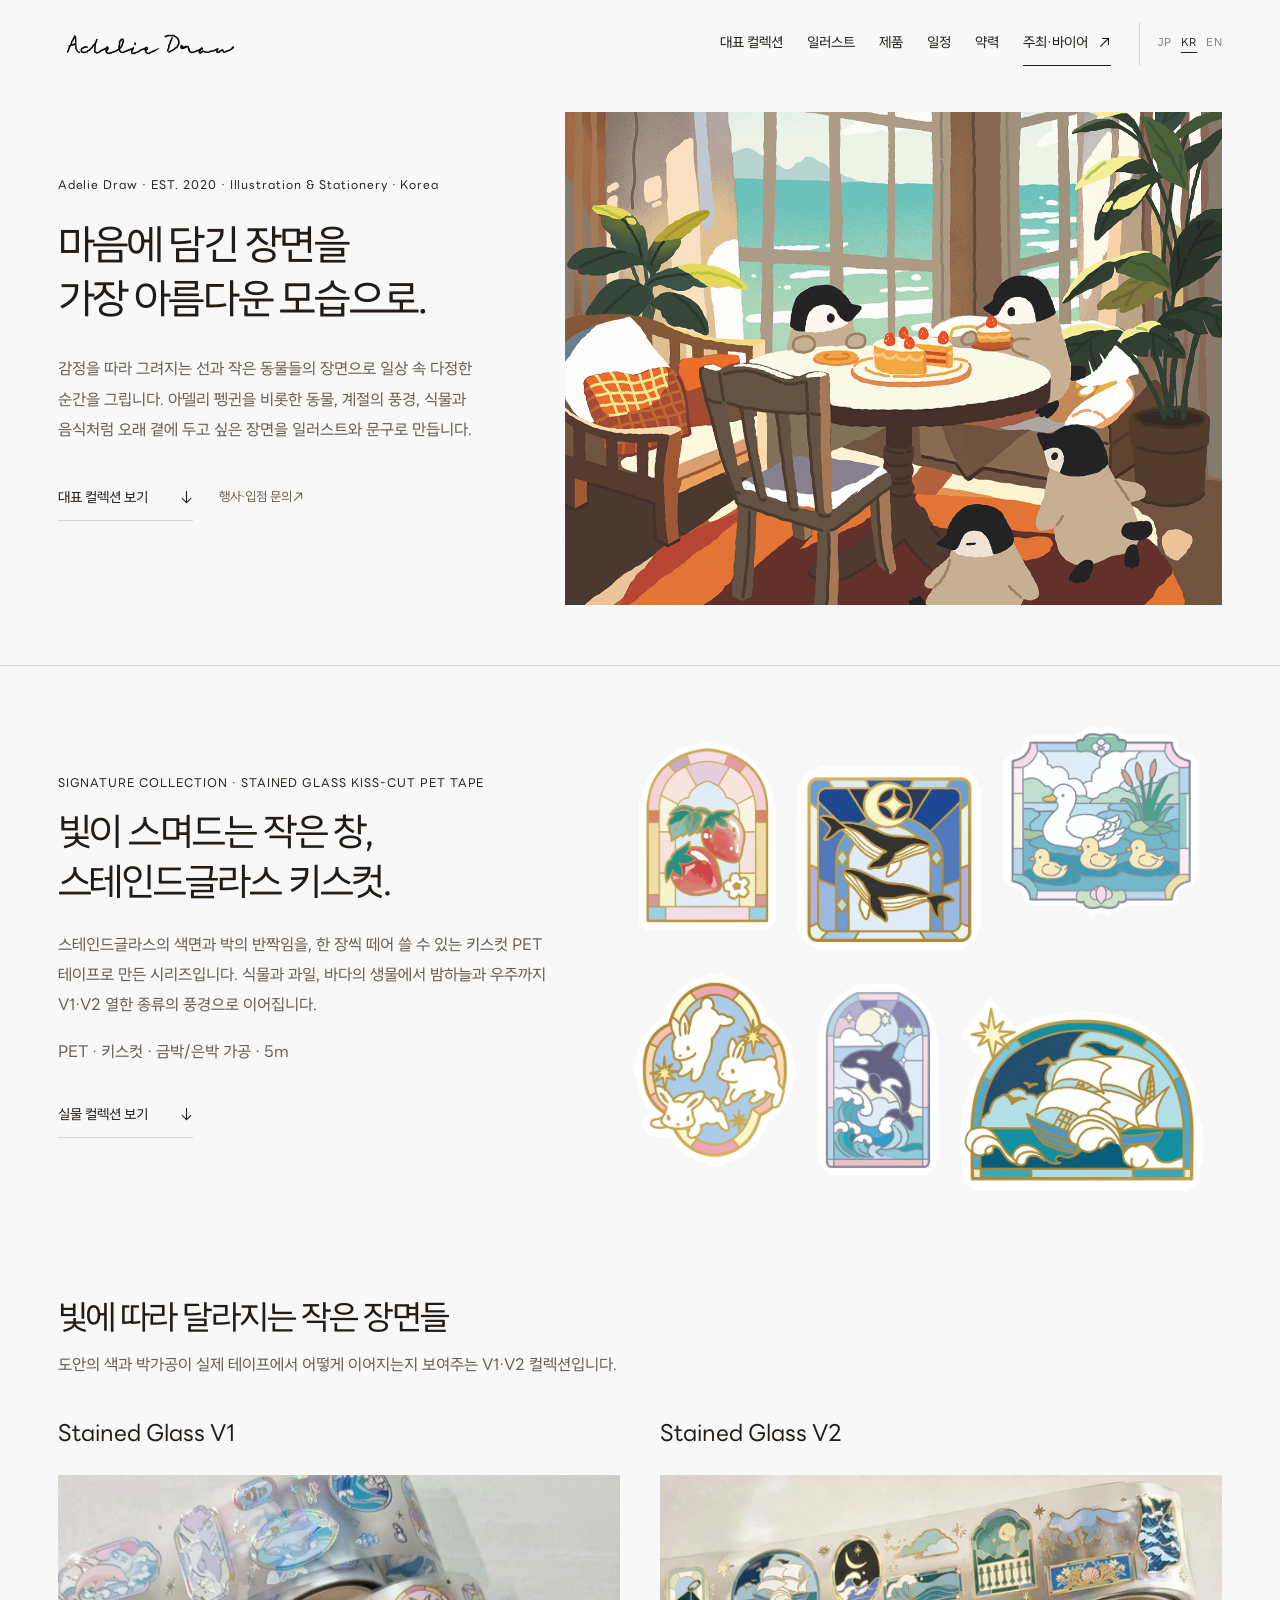
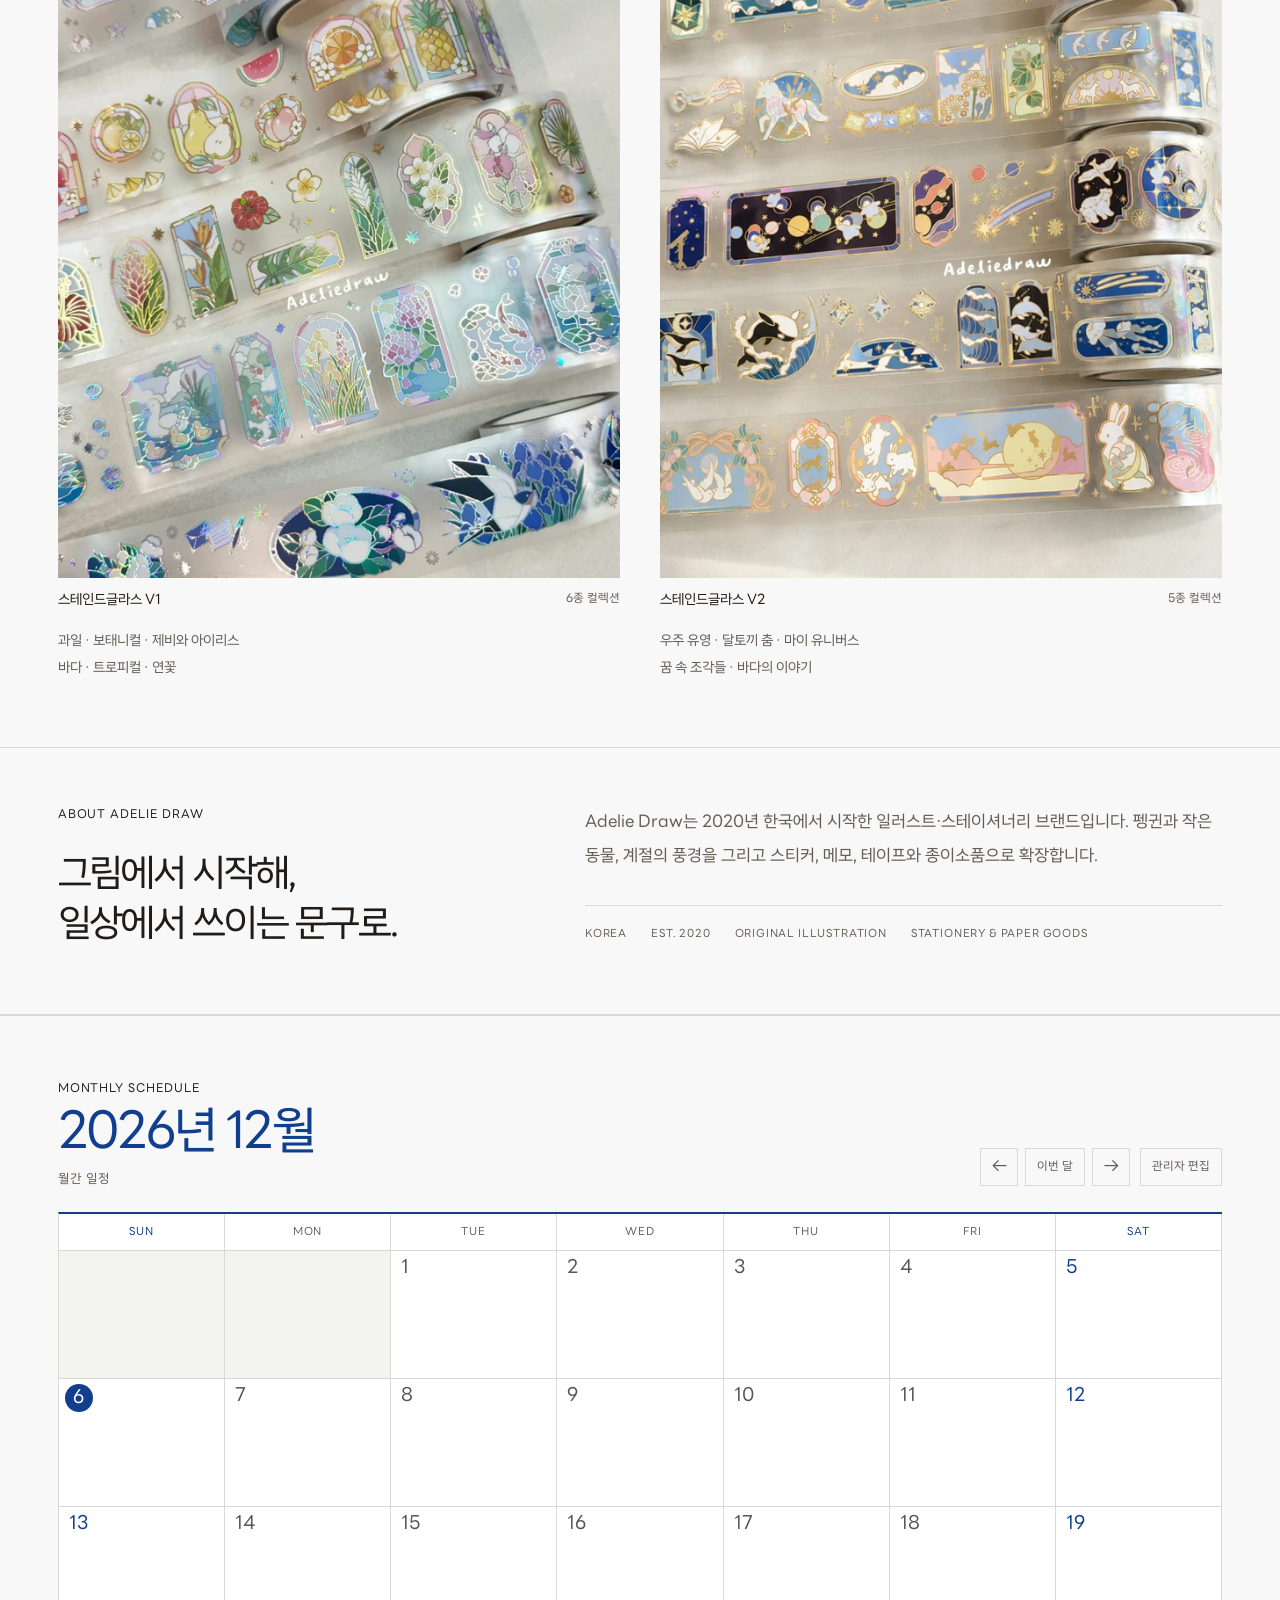
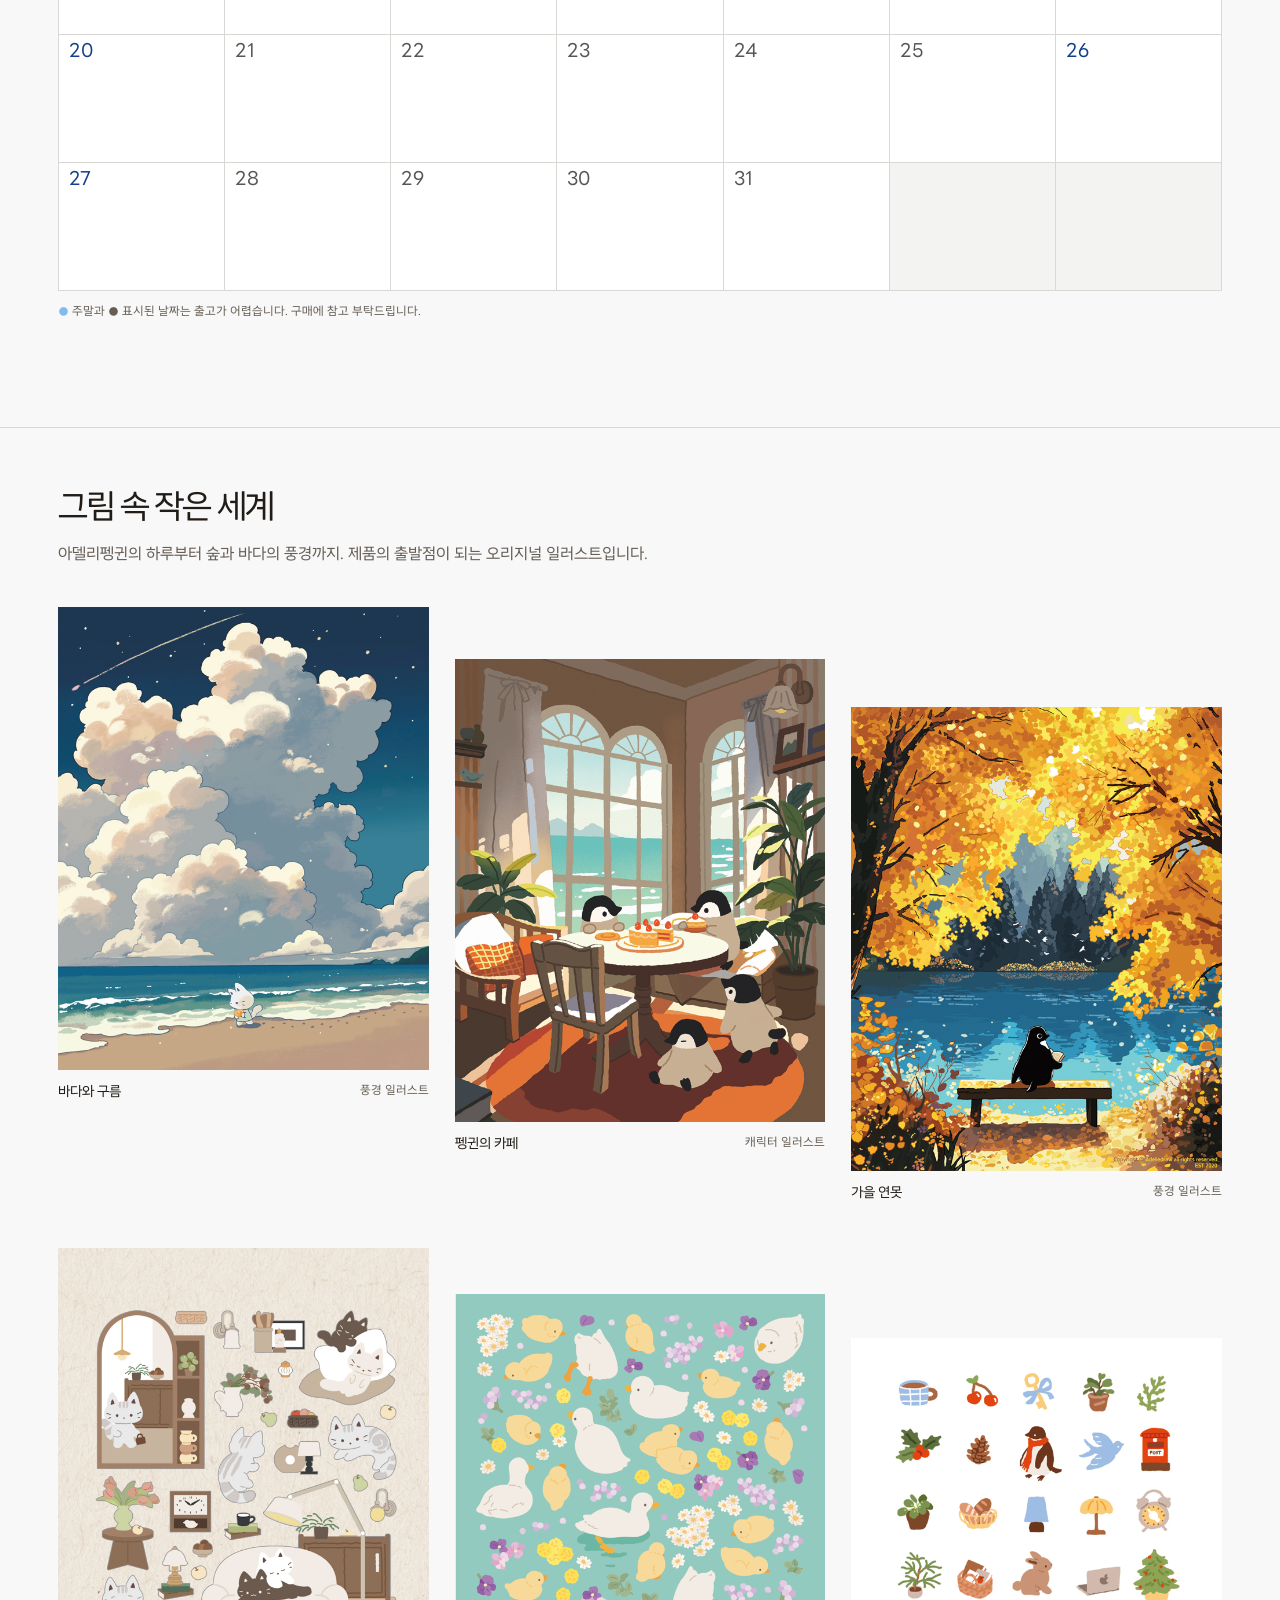
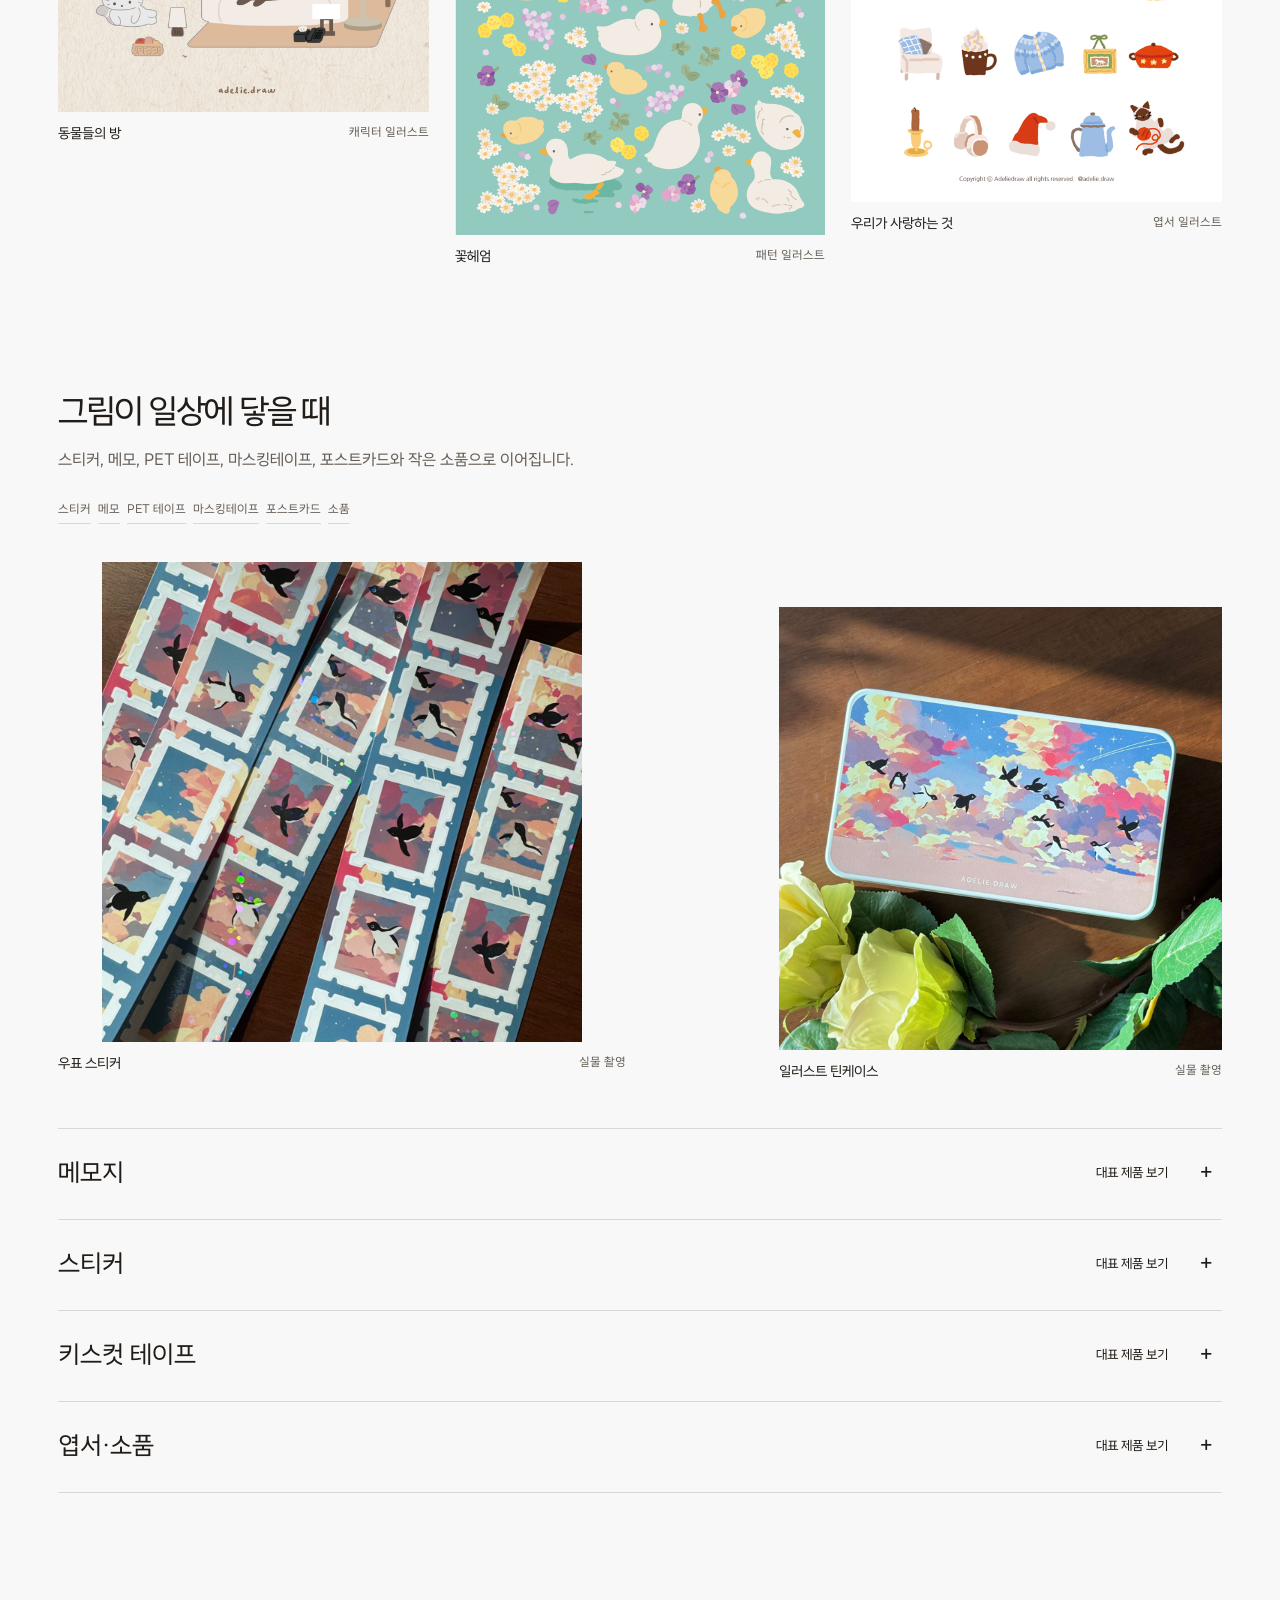
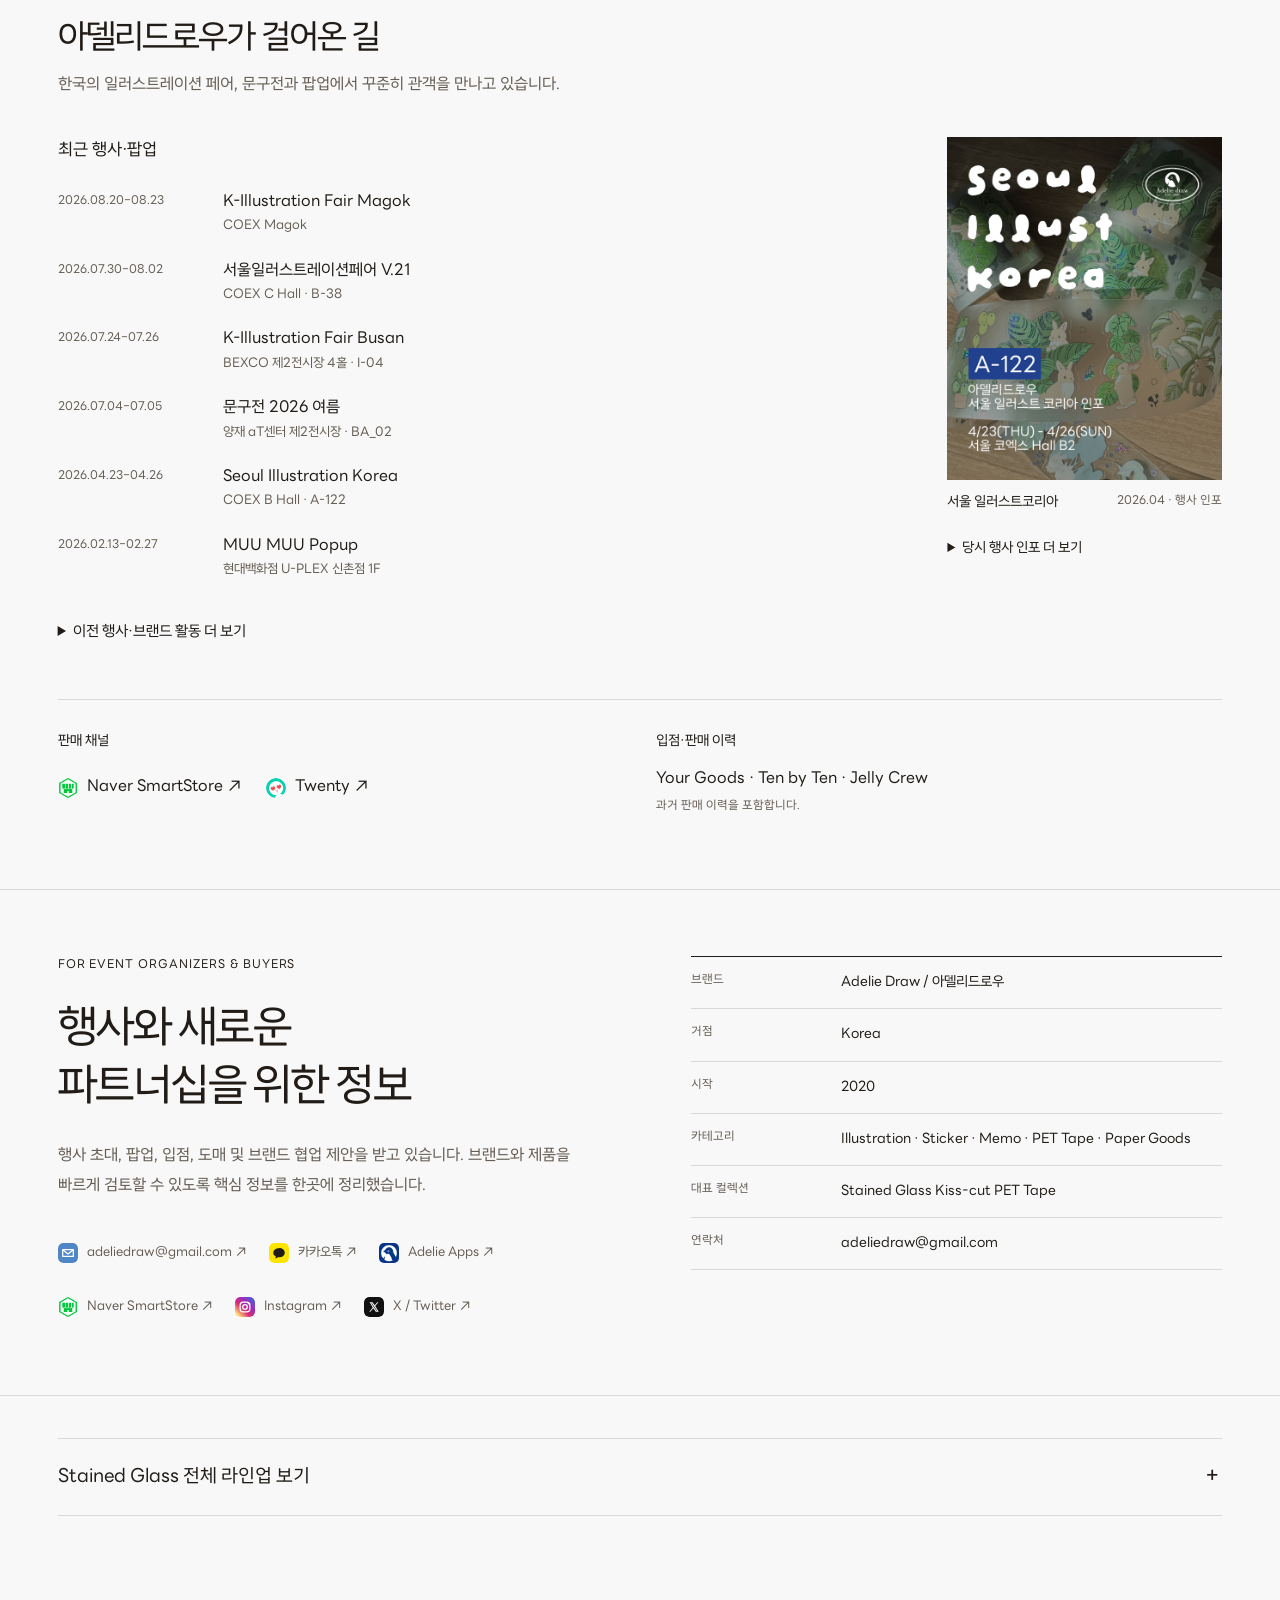
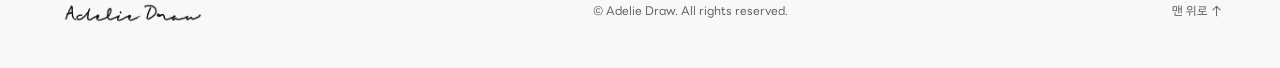
==== commit ff864dc8: "feat(info): add editable monthly schedule" ====
--- a/public/index.html
+++ b/public/index.html
@@ -13,12 +13,13 @@
 <link rel="icon" href="assets/logo-640-71a188d0.webp" type="image/webp"><link rel="sitemap" type="application/xml" href="https://info.adeliedraw.com/sitemap.xml"><link rel="stylesheet" href="styles.css"><script src="app.js" defer></script>
 <script type="application/ld+json">{"@context": "https://schema.org", "@type": "Organization", "name": "Adelie Draw", "alternateName": "アデリードロー", "url": "https://info.adeliedraw.com/", "email": "mailto:adeliedraw@gmail.com", "foundingDate": "2020", "sameAs": ["https://www.instagram.com/adelie.draw/", "https://x.com/canvaswitch_", "https://smartstore.naver.com/adeliedraw", "https://twenty.style/profile/canvaswitch"]}</script></head>
 <body><a class="skip" href="#main">본문으로 건너뛰기</a>
-<header class="header"><a class="brand" href="#top" aria-label="아델리드로우 처음으로"><img src="assets/logo-960-53f19fd9.webp" srcset="assets/logo-640-71a188d0.webp 640w, assets/logo-960-53f19fd9.webp 960w" sizes="(max-width: 639px) 92vw, (max-width: 1023px) 45vw, 32vw" width="960" height="192" alt="Adelie Draw" loading="lazy" decoding="async"></a><button class="menu-toggle" type="button" aria-expanded="false" aria-controls="navigation">메뉴 <span aria-hidden="true">＋</span></button><nav id="navigation" aria-label="Main"><a href="#signature">대표 컬렉션</a><a href="#works">일러스트</a><a href="#products">제품</a><a href="#exhibitions">약력</a><a href="#organizers">주최·바이어 <span aria-hidden="true">↗</span></a><div class="lang-switch" aria-label="Language"><a href="ja/" lang="ja" hreflang="ja">JP</a><a href="./" lang="ko" hreflang="ko" aria-current="page">KR</a><a href="en/" lang="en" hreflang="en">EN</a></div></nav></header>
+<header class="header"><a class="brand" href="#top" aria-label="아델리드로우 처음으로"><img src="assets/logo-960-53f19fd9.webp" srcset="assets/logo-640-71a188d0.webp 640w, assets/logo-960-53f19fd9.webp 960w" sizes="(max-width: 639px) 92vw, (max-width: 1023px) 45vw, 32vw" width="960" height="192" alt="Adelie Draw" loading="lazy" decoding="async"></a><button class="menu-toggle" type="button" aria-expanded="false" aria-controls="navigation">메뉴 <span aria-hidden="true">＋</span></button><nav id="navigation" aria-label="Main"><a href="#signature">대표 컬렉션</a><a href="#works">일러스트</a><a href="#products">제품</a><a href="#schedule">일정</a><a href="#exhibitions">약력</a><a href="#organizers">주최·바이어 <span aria-hidden="true">↗</span></a><div class="lang-switch" aria-label="Language"><a href="ja/" lang="ja" hreflang="ja">JP</a><a href="./" lang="ko" hreflang="ko" aria-current="page">KR</a><a href="en/" lang="en" hreflang="en">EN</a></div></nav></header>
 <main id="main">
 <section class="hero wrap" id="top" aria-labelledby="brand-title"><div class="hero-copy"><p class="eyebrow">Adelie Draw · EST. 2020 · Illustration & Stationery · Korea</p><h1 id="brand-title"><span>마음에 담긴 장면을</span> <span>가장 아름다운 모습으로.</span></h1><p class="intro">감정을 따라 그려지는 선과 작은 동물들의 장면으로 일상 속 다정한 순간을 그립니다. 아델리 펭귄을 비롯한 동물, 계절의 풍경, 식물과 음식처럼 오래 곁에 두고 싶은 장면을 일러스트와 문구로 만듭니다.</p><div class="hero-actions"><a class="text-link" href="#signature">대표 컬렉션 보기 <span aria-hidden="true">↓</span></a><a class="quiet-link" href="#organizers">행사·입점 문의 <span aria-hidden="true">↗</span></a></div></div><figure class="hero-art"><img src="assets/hero-1299-640f50bb.webp" srcset="assets/hero-640-02fce27b.webp 640w, assets/hero-1299-640f50bb.webp 1299w" sizes="(max-width: 767px) 92vw, 58vw" width="1299" height="974" alt="햇살이 드는 카페에서 케이크를 나누는 아델리펭귄들" fetchpriority="high" decoding="async"></figure></section>
 <section class="glass-hero wrap" id="signature" aria-labelledby="signature-title"><div class="glass-intro"><p class="eyebrow">SIGNATURE COLLECTION · STAINED GLASS KISS-CUT PET TAPE</p><h2 id="signature-title"><span>빛이 스며드는 작은 창,</span> <span>스테인드글라스 키스컷.</span></h2><p>스테인드글라스의 색면과 박의 반짝임을, 한 장씩 떼어 쓸 수 있는 키스컷 PET 테이프로 만든 시리즈입니다. 식물과 과일, 바다의 생물에서 밤하늘과 우주까지 V1·V2 열한 종류의 풍경으로 이어집니다.</p><p class="glass-spec">PET · 키스컷 · 금박/은박 가공 · 5m</p><a class="text-link" href="#collections">실물 컬렉션 보기 <span aria-hidden="true">↓</span></a></div><div class="glass-cluster" aria-label="Signature pieces"><a class="piece" style="--w:310;--h:433" href="assets/kisscut/kc_0014-01-50399f9a.webp" data-lightbox data-caption="과일 · Stained Glass V1 · 01/13" data-theme="light" data-width="310" aria-label="과일 · Stained Glass V1 · 01/13 크게 보기"><img src="assets/kisscut/kc_0014-01-50399f9a.webp" width="310" height="433" alt="과일" loading="lazy" decoding="async"></a><a class="piece" style="--w:417;--h:417" href="assets/kisscut/kc_0023-01-8949f271.webp" data-lightbox data-caption="우주 유영 · Stained Glass V2 · 01/11" data-theme="dark" data-width="417" aria-label="우주 유영 · Stained Glass V2 · 01/11 크게 보기"><img src="assets/kisscut/kc_0023-01-8949f271.webp" width="417" height="417" alt="우주 유영" loading="lazy" decoding="async"></a><a class="piece" style="--w:443;--h:434" href="assets/kisscut/kc_0016-08-ddae94f2.webp" data-lightbox data-caption="연꽃 · Stained Glass V1 · 08/16" data-theme="light" data-width="443" aria-label="연꽃 · Stained Glass V1 · 08/16 크게 보기"><img src="assets/kisscut/kc_0016-08-ddae94f2.webp" width="443" height="434" alt="연꽃" loading="lazy" decoding="async"></a><a class="piece" style="--w:370;--h:438" href="assets/kisscut/kc_0024-03-611378e8.webp" data-lightbox data-caption="달토끼 춤 · Stained Glass V2 · 03/6" data-theme="dark" data-width="370" aria-label="달토끼 춤 · Stained Glass V2 · 03/6 크게 보기"><img src="assets/kisscut/kc_0024-03-611378e8.webp" width="370" height="438" alt="달토끼 춤" loading="lazy" decoding="async"></a><a class="piece" style="--w:271;--h:434" href="assets/kisscut/kc_0015-02-289e00f9.webp" data-lightbox data-caption="바다 · Stained Glass V1 · 02/19" data-theme="light" data-width="271" aria-label="바다 · Stained Glass V1 · 02/19 크게 보기"><img src="assets/kisscut/kc_0015-02-289e00f9.webp" width="271" height="434" alt="바다" loading="lazy" decoding="async"></a><a class="piece" style="--w:554;--h:439" href="assets/kisscut/kc_0020-02-09dc17ef.webp" data-lightbox data-caption="바다의 이야기 · Stained Glass V2 · 02/9" data-theme="dark" data-width="554" aria-label="바다의 이야기 · Stained Glass V2 · 02/9 크게 보기"><img src="assets/kisscut/kc_0020-02-09dc17ef.webp" width="554" height="439" alt="바다의 이야기" loading="lazy" decoding="async"></a></div></section>
 <section class="section wrap kisscut-materials" id="collections" aria-labelledby="collection-title"><div class="section-heading"><h2 id="collection-title">빛에 따라 달라지는 작은 장면들</h2><p>도안의 색과 박가공이 실제 테이프에서 어떻게 이어지는지 보여주는 V1·V2 컬렉션입니다.</p></div><div class="collection-pair"><article id="collection-v1"><h3>Stained Glass V1</h3><figure class=""><a class="image-link" href="assets/collection-v1-800-272611c9.webp" data-lightbox aria-label="스테인드글라스 V1"><span class="sr-only">스테인드글라스 V1</span><img src="assets/collection-v1-800-272611c9.webp" srcset="assets/collection-v1-640-94d15cc2.webp 640w, assets/collection-v1-800-272611c9.webp 800w" sizes="(max-width: 639px) 92vw, (max-width: 1023px) 45vw, 32vw" width="800" height="1000" alt="스테인드글라스 V1" loading="lazy" decoding="async"></a><figcaption><span>스테인드글라스 V1</span><span class="caption-detail">6종 컬렉션</span></figcaption></figure><p>과일 · 보태니컬 · 제비와 아이리스<br>바다 · 트로피컬 · 연꽃</p></article><article id="collection-v2"><h3>Stained Glass V2</h3><figure class=""><a class="image-link" href="assets/collection-800-b5604fee.webp" data-lightbox aria-label="스테인드글라스 V2"><span class="sr-only">스테인드글라스 V2</span><img src="assets/collection-800-b5604fee.webp" srcset="assets/collection-640-39f688e8.webp 640w, assets/collection-800-b5604fee.webp 800w" sizes="(max-width: 639px) 92vw, (max-width: 1023px) 45vw, 32vw" width="800" height="1000" alt="스테인드글라스 V2" loading="lazy" decoding="async"></a><figcaption><span>스테인드글라스 V2</span><span class="caption-detail">5종 컬렉션</span></figcaption></figure><p>우주 유영 · 달토끼 춤 · 마이 유니버스<br>꿈 속 조각들 · 바다의 이야기</p></article></div></section>
 <section class="about-section wrap" id="about" aria-labelledby="about-title"><div><p class="eyebrow">ABOUT ADELIE DRAW</p><h2 id="about-title">그림에서 시작해, 일상에서 쓰이는 문구로.</h2></div><div><p class="about-copy">Adelie Draw는 2020년 한국에서 시작한 일러스트·스테이셔너리 브랜드입니다. 펭귄과 작은 동물, 계절의 풍경을 그리고 스티커, 메모, 테이프와 종이소품으로 확장합니다.</p><ul class="fact-list"><li>KOREA</li><li>EST. 2020</li><li>ORIGINAL ILLUSTRATION</li><li>STATIONERY &amp; PAPER GOODS</li></ul></div></section>
+<section class="monthly-schedule wrap" id="schedule" data-monthly-schedule data-locale="ko" data-schedule-src="data/schedule.json" data-schedule-fallback="data/schedule.seed.json" data-repo="eiranotes/portfolio" data-repo-path="public/data/schedule.json" data-branch="main" aria-label="월간 일정"><div class="schedule-loading" role="status">일정을 불러오는 중…</div></section>
 <section class="section wrap" id="works" aria-labelledby="works-title"><div class="section-heading"><h2 id="works-title">그림 속 작은 세계</h2><p>아델리펭귄의 하루부터 숲과 바다의 풍경까지. 제품의 출발점이 되는 오리지널 일러스트입니다.</p></div><div class="works-gallery"><figure class=""><a class="image-link" href="assets/sea-1280-791c4300.webp" data-lightbox aria-label="바다와 구름"><span class="sr-only">바다와 구름</span><img src="assets/sea-1280-791c4300.webp" srcset="assets/sea-640-3817a66d.webp 640w, assets/sea-1280-791c4300.webp 1280w" sizes="(max-width: 639px) 92vw, (max-width: 1023px) 45vw, 32vw" width="1280" height="1600" alt="바다와 구름" loading="lazy" decoding="async"></a><figcaption><span>바다와 구름</span><span class="caption-detail">풍경 일러스트</span></figcaption></figure><figure class=""><a class="image-link" href="assets/cafe-1280-3fc779c8.webp" data-lightbox aria-label="펭귄의 카페"><span class="sr-only">펭귄의 카페</span><img src="assets/cafe-1280-3fc779c8.webp" srcset="assets/cafe-640-34a299a8.webp 640w, assets/cafe-1280-3fc779c8.webp 1280w" sizes="(max-width: 639px) 92vw, (max-width: 1023px) 45vw, 32vw" width="1280" height="1600" alt="펭귄의 카페" loading="lazy" decoding="async"></a><figcaption><span>펭귄의 카페</span><span class="caption-detail">캐릭터 일러스트</span></figcaption></figure><figure class=""><a class="image-link" href="assets/autumn-1080-d01e65e3.webp" data-lightbox aria-label="가을 연못"><span class="sr-only">가을 연못</span><img src="assets/autumn-1080-d01e65e3.webp" srcset="assets/autumn-640-cf03b8c3.webp 640w, assets/autumn-1080-d01e65e3.webp 1080w" sizes="(max-width: 639px) 92vw, (max-width: 1023px) 45vw, 32vw" width="1080" height="1351" alt="가을 연못" loading="lazy" decoding="async"></a><figcaption><span>가을 연못</span><span class="caption-detail">풍경 일러스트</span></figcaption></figure><figure class=""><a class="image-link" href="assets/room-1080-7adec6e8.webp" data-lightbox aria-label="동물들의 방"><span class="sr-only">동물들의 방</span><img src="assets/room-1080-7adec6e8.webp" srcset="assets/room-640-fdd5f24f.webp 640w, assets/room-1080-7adec6e8.webp 1080w" sizes="(max-width: 639px) 92vw, (max-width: 1023px) 45vw, 32vw" width="1080" height="1350" alt="동물들의 방" loading="lazy" decoding="async"></a><figcaption><span>동물들의 방</span><span class="caption-detail">캐릭터 일러스트</span></figcaption></figure><figure class=""><a class="image-link" href="assets/flowers-1096-9d5a98dd.webp" data-lightbox aria-label="꽃헤엄"><span class="sr-only">꽃헤엄</span><img src="assets/flowers-1096-9d5a98dd.webp" srcset="assets/flowers-640-51db934f.webp 640w, assets/flowers-1096-9d5a98dd.webp 1096w" sizes="(max-width: 639px) 92vw, (max-width: 1023px) 45vw, 32vw" width="1096" height="1600" alt="꽃헤엄" loading="lazy" decoding="async"></a><figcaption><span>꽃헤엄</span><span class="caption-detail">패턴 일러스트</span></figcaption></figure><figure class=""><a class="image-link" href="assets/love-1080-1a9fa79d.webp" data-lightbox aria-label="우리가 사랑하는 것"><span class="sr-only">우리가 사랑하는 것</span><img src="assets/love-1080-1a9fa79d.webp" srcset="assets/love-640-9f982eb0.webp 640w, assets/love-1080-1a9fa79d.webp 1080w" sizes="(max-width: 639px) 92vw, (max-width: 1023px) 45vw, 32vw" width="1080" height="1350" alt="우리가 사랑하는 것" loading="lazy" decoding="async"></a><figcaption><span>우리가 사랑하는 것</span><span class="caption-detail">엽서 일러스트</span></figcaption></figure></div></section>
 <section class="section wrap" id="products" aria-labelledby="products-title"><div class="section-heading"><h2 id="products-title">그림이 일상에 닿을 때</h2><p>스티커, 메모, PET 테이프, 마스킹테이프, 포스트카드와 작은 소품으로 이어집니다.</p><ul class="range-list"><li>스티커</li><li>메모</li><li>PET 테이프</li><li>마스킹테이프</li><li>포스트카드</li><li>소품</li></ul></div><div class="product-materials"><figure class=""><a class="image-link" href="assets/stamps-1440-635d942e.webp" data-lightbox aria-label="우표 스티커"><span class="sr-only">우표 스티커</span><img src="assets/stamps-1440-635d942e.webp" srcset="assets/stamps-640-3da2fb29.webp 640w, assets/stamps-1440-635d942e.webp 1440w" sizes="(max-width: 639px) 92vw, (max-width: 1023px) 45vw, 32vw" width="1440" height="1440" alt="우표 스티커" loading="lazy" decoding="async"></a><figcaption><span>우표 스티커</span><span class="caption-detail">실물 촬영</span></figcaption></figure><figure class=""><a class="image-link" href="assets/tin-1440-765bccea.webp" data-lightbox aria-label="일러스트 틴케이스"><span class="sr-only">일러스트 틴케이스</span><img src="assets/tin-1440-765bccea.webp" srcset="assets/tin-640-a2135627.webp 640w, assets/tin-1440-765bccea.webp 1440w" sizes="(max-width: 639px) 92vw, (max-width: 1023px) 45vw, 32vw" width="1440" height="1440" alt="일러스트 틴케이스" loading="lazy" decoding="async"></a><figcaption><span>일러스트 틴케이스</span><span class="caption-detail">실물 촬영</span></figcaption></figure></div><div class="product-categories"><details class="product-category"><summary><span>메모지</span><span class="disclosure-action"><span class="when-closed">대표 제품 보기</span><span class="when-open">접기</span><b aria-hidden="true">＋</b></span></summary><p class="category-note">일러스트를 일상적인 기록에 곁들이는 비점착 메모.</p><div class="category-gallery"><figure class=""><a class="image-link" href="assets/memo-moon-800-cedb248d.webp" data-lightbox aria-label="보름달 메모지"><span class="sr-only">보름달 메모지</span><img src="assets/memo-moon-800-cedb248d.webp" srcset="assets/memo-moon-640-ffd9173c.webp 640w, assets/memo-moon-800-cedb248d.webp 800w" sizes="(max-width: 639px) 92vw, (max-width: 1023px) 45vw, 32vw" width="800" height="800" alt="보름달 메모지" loading="lazy" decoding="async"></a><figcaption><span>보름달 메모지</span><span class="caption-detail"></span></figcaption></figure><figure class=""><a class="image-link" href="assets/memo-stars-800-ea6e0d11.webp" data-lightbox aria-label="별 유영 메모지"><span class="sr-only">별 유영 메모지</span><img src="assets/memo-stars-800-ea6e0d11.webp" srcset="assets/memo-stars-640-e6df4a5d.webp 640w, assets/memo-stars-800-ea6e0d11.webp 800w" sizes="(max-width: 639px) 92vw, (max-width: 1023px) 45vw, 32vw" width="800" height="800" alt="별 유영 메모지" loading="lazy" decoding="async"></a><figcaption><span>별 유영 메모지</span><span class="caption-detail"></span></figcaption></figure><figure class=""><a class="image-link" href="assets/memo-sea-800-0f0daaac.webp" data-lightbox aria-label="바닷속 메모지"><span class="sr-only">바닷속 메모지</span><img src="assets/memo-sea-800-0f0daaac.webp" srcset="assets/memo-sea-640-738ee2f0.webp 640w, assets/memo-sea-800-0f0daaac.webp 800w" sizes="(max-width: 639px) 92vw, (max-width: 1023px) 45vw, 32vw" width="800" height="800" alt="바닷속 메모지" loading="lazy" decoding="async"></a><figcaption><span>바닷속 메모지</span><span class="caption-detail"></span></figcaption></figure><figure class=""><a class="image-link" href="assets/memo-fresh-800-49707b42.webp" data-lightbox aria-label="상큼 메모지"><span class="sr-only">상큼 메모지</span><img src="assets/memo-fresh-800-49707b42.webp" srcset="assets/memo-fresh-640-338b9ffe.webp 640w, assets/memo-fresh-800-49707b42.webp 800w" sizes="(max-width: 639px) 92vw, (max-width: 1023px) 45vw, 32vw" width="800" height="800" alt="상큼 메모지" loading="lazy" decoding="async"></a><figcaption><span>상큼 메모지</span><span class="caption-detail"></span></figcaption></figure><figure class=""><a class="image-link" href="assets/memo-meal-800-a7d973a0.webp" data-lightbox aria-label="식사를 합시다 메모지"><span class="sr-only">식사를 합시다 메모지</span><img src="assets/memo-meal-800-a7d973a0.webp" srcset="assets/memo-meal-640-bb187ceb.webp 640w, assets/memo-meal-800-a7d973a0.webp 800w" sizes="(max-width: 639px) 92vw, (max-width: 1023px) 45vw, 32vw" width="800" height="800" alt="식사를 합시다 메모지" loading="lazy" decoding="async"></a><figcaption><span>식사를 합시다 메모지</span><span class="caption-detail"></span></figcaption></figure><figure class=""><a class="image-link" href="assets/memo-fox-800-aecdca46.webp" data-lightbox aria-label="식빵 여우 메모지"><span class="sr-only">식빵 여우 메모지</span><img src="assets/memo-fox-800-aecdca46.webp" srcset="assets/memo-fox-640-c78a7fd1.webp 640w, assets/memo-fox-800-aecdca46.webp 800w" sizes="(max-width: 639px) 92vw, (max-width: 1023px) 45vw, 32vw" width="800" height="800" alt="식빵 여우 메모지" loading="lazy" decoding="async"></a><figcaption><span>식빵 여우 메모지</span><span class="caption-detail"></span></figcaption></figure><figure class=""><a class="image-link" href="assets/memo-green-800-8b0ca7d6.webp" data-lightbox aria-label="그리너리 메모지"><span class="sr-only">그리너리 메모지</span><img src="assets/memo-green-800-8b0ca7d6.webp" srcset="assets/memo-green-640-65ed843d.webp 640w, assets/memo-green-800-8b0ca7d6.webp 800w" sizes="(max-width: 639px) 92vw, (max-width: 1023px) 45vw, 32vw" width="800" height="800" alt="그리너리 메모지" loading="lazy" decoding="async"></a><figcaption><span>그리너리 메모지</span><span class="caption-detail"></span></figcaption></figure></div></details><details class="product-category"><summary><span>스티커</span><span class="disclosure-action"><span class="when-closed">대표 제품 보기</span><span class="when-open">접기</span><b aria-hidden="true">＋</b></span></summary><p class="category-note">동물과 계절의 장면을 한 장씩 골라 쓰는 씰 스티커.</p><div class="category-gallery"><figure class=""><a class="image-link" href="assets/sticker-cats-800-e72f70cf.webp" data-lightbox aria-label="고양이 후르츠 스티커"><span class="sr-only">고양이 후르츠 스티커</span><img src="assets/sticker-cats-800-e72f70cf.webp" srcset="assets/sticker-cats-640-f8b04c42.webp 640w, assets/sticker-cats-800-e72f70cf.webp 800w" sizes="(max-width: 639px) 92vw, (max-width: 1023px) 45vw, 32vw" width="800" height="800" alt="고양이 후르츠 스티커" loading="lazy" decoding="async"></a><figcaption><span>고양이 후르츠 스티커</span><span class="caption-detail"></span></figcaption></figure><figure class=""><a class="image-link" href="assets/sticker-clover-800-06065306.webp" data-lightbox aria-label="클로버와 토끼 스티커"><span class="sr-only">클로버와 토끼 스티커</span><img src="assets/sticker-clover-800-06065306.webp" srcset="assets/sticker-clover-640-0fa36b8d.webp 640w, assets/sticker-clover-800-06065306.webp 800w" sizes="(max-width: 639px) 92vw, (max-width: 1023px) 45vw, 32vw" width="800" height="800" alt="클로버와 토끼 스티커" loading="lazy" decoding="async"></a><figcaption><span>클로버와 토끼 스티커</span><span class="caption-detail"></span></figcaption></figure><figure class=""><a class="image-link" href="assets/sticker-cafe-800-50d658ea.webp" data-lightbox aria-label="바다가 보이는 카페 씰스티커"><span class="sr-only">바다가 보이는 카페 씰스티커</span><img src="assets/sticker-cafe-800-50d658ea.webp" srcset="assets/sticker-cafe-640-c1c77302.webp 640w, assets/sticker-cafe-800-50d658ea.webp 800w" sizes="(max-width: 639px) 92vw, (max-width: 1023px) 45vw, 32vw" width="800" height="800" alt="바다가 보이는 카페 씰스티커" loading="lazy" decoding="async"></a><figcaption><span>바다가 보이는 카페 씰스티커</span><span class="caption-detail"></span></figcaption></figure><figure class=""><a class="image-link" href="assets/sticker-lemon-800-dbd578d8.webp" data-lightbox aria-label="레몬 파운드 케이크 씰스티커"><span class="sr-only">레몬 파운드 케이크 씰스티커</span><img src="assets/sticker-lemon-800-dbd578d8.webp" srcset="assets/sticker-lemon-640-284d84cc.webp 640w, assets/sticker-lemon-800-dbd578d8.webp 800w" sizes="(max-width: 639px) 92vw, (max-width: 1023px) 45vw, 32vw" width="800" height="800" alt="레몬 파운드 케이크 씰스티커" loading="lazy" decoding="async"></a><figcaption><span>레몬 파운드 케이크 씰스티커</span><span class="caption-detail"></span></figcaption></figure><figure class=""><a class="image-link" href="assets/sticker-knitting-800-f86774f1.webp" data-lightbox aria-label="뜨개질 시간 씰스티커"><span class="sr-only">뜨개질 시간 씰스티커</span><img src="assets/sticker-knitting-800-f86774f1.webp" srcset="assets/sticker-knitting-640-57866787.webp 640w, assets/sticker-knitting-800-f86774f1.webp 800w" sizes="(max-width: 639px) 92vw, (max-width: 1023px) 45vw, 32vw" width="800" height="800" alt="뜨개질 시간 씰스티커" loading="lazy" decoding="async"></a><figcaption><span>뜨개질 시간 씰스티커</span><span class="caption-detail"></span></figcaption></figure><figure class=""><a class="image-link" href="assets/sticker-snow-800-5f1f4e13.webp" data-lightbox aria-label="눈송이 요정들의 춤 씰스티커"><span class="sr-only">눈송이 요정들의 춤 씰스티커</span><img src="assets/sticker-snow-800-5f1f4e13.webp" srcset="assets/sticker-snow-640-9c8e818e.webp 640w, assets/sticker-snow-800-5f1f4e13.webp 800w" sizes="(max-width: 639px) 92vw, (max-width: 1023px) 45vw, 32vw" width="800" height="800" alt="눈송이 요정들의 춤 씰스티커" loading="lazy" decoding="async"></a><figcaption><span>눈송이 요정들의 춤 씰스티커</span><span class="caption-detail"></span></figcaption></figure></div></details><details class="product-category"><summary><span>키스컷 테이프</span><span class="disclosure-action"><span class="when-closed">대표 제품 보기</span><span class="when-open">접기</span><b aria-hidden="true">＋</b></span></summary><p class="category-note">투명 PET와 칼선을 활용한 장식 테이프.</p><h3 class="category-subtitle">Stained Glass V1</h3><div class="category-gallery"><figure class=""><a class="image-link" href="assets/v1-fruit-800-79fd3c45.webp" data-lightbox aria-label="과일"><span class="sr-only">과일</span><img src="assets/v1-fruit-800-79fd3c45.webp" srcset="assets/v1-fruit-640-2c729d69.webp 640w, assets/v1-fruit-800-79fd3c45.webp 800w" sizes="(max-width: 639px) 92vw, (max-width: 1023px) 45vw, 32vw" width="800" height="1000" alt="과일" loading="lazy" decoding="async"></a><figcaption><span>과일</span><span class="caption-detail"></span></figcaption></figure><figure class=""><a class="image-link" href="assets/v1-botanical-800-26d731a0.webp" data-lightbox aria-label="보태니컬"><span class="sr-only">보태니컬</span><img src="assets/v1-botanical-800-26d731a0.webp" srcset="assets/v1-botanical-640-408aabff.webp 640w, assets/v1-botanical-800-26d731a0.webp 800w" sizes="(max-width: 639px) 92vw, (max-width: 1023px) 45vw, 32vw" width="800" height="1000" alt="보태니컬" loading="lazy" decoding="async"></a><figcaption><span>보태니컬</span><span class="caption-detail"></span></figcaption></figure><figure class=""><a class="image-link" href="assets/v1-swallow-800-2420fae1.webp" data-lightbox aria-label="제비와 아이리스"><span class="sr-only">제비와 아이리스</span><img src="assets/v1-swallow-800-2420fae1.webp" srcset="assets/v1-swallow-640-a74fc9b2.webp 640w, assets/v1-swallow-800-2420fae1.webp 800w" sizes="(max-width: 639px) 92vw, (max-width: 1023px) 45vw, 32vw" width="800" height="1000" alt="제비와 아이리스" loading="lazy" decoding="async"></a><figcaption><span>제비와 아이리스</span><span class="caption-detail"></span></figcaption></figure><figure class=""><a class="image-link" href="assets/v1-ocean-800-bdc6717d.webp" data-lightbox aria-label="바다"><span class="sr-only">바다</span><img src="assets/v1-ocean-800-bdc6717d.webp" srcset="assets/v1-ocean-640-6042cc73.webp 640w, assets/v1-ocean-800-bdc6717d.webp 800w" sizes="(max-width: 639px) 92vw, (max-width: 1023px) 45vw, 32vw" width="800" height="1000" alt="바다" loading="lazy" decoding="async"></a><figcaption><span>바다</span><span class="caption-detail"></span></figcaption></figure><figure class=""><a class="image-link" href="assets/v1-tropical-800-708687dc.webp" data-lightbox aria-label="트로피컬"><span class="sr-only">트로피컬</span><img src="assets/v1-tropical-800-708687dc.webp" srcset="assets/v1-tropical-640-08b9d568.webp 640w, assets/v1-tropical-800-708687dc.webp 800w" sizes="(max-width: 639px) 92vw, (max-width: 1023px) 45vw, 32vw" width="800" height="1000" alt="트로피컬" loading="lazy" decoding="async"></a><figcaption><span>트로피컬</span><span class="caption-detail"></span></figcaption></figure><figure class=""><a class="image-link" href="assets/v1-lotus-800-9aa3824a.webp" data-lightbox aria-label="연꽃"><span class="sr-only">연꽃</span><img src="assets/v1-lotus-800-9aa3824a.webp" srcset="assets/v1-lotus-640-5aeea92c.webp 640w, assets/v1-lotus-800-9aa3824a.webp 800w" sizes="(max-width: 639px) 92vw, (max-width: 1023px) 45vw, 32vw" width="800" height="1000" alt="연꽃" loading="lazy" decoding="async"></a><figcaption><span>연꽃</span><span class="caption-detail"></span></figcaption></figure></div><h3 class="category-subtitle">Stained Glass V2</h3><div class="category-gallery"><figure class=""><a class="image-link" href="assets/space-800-9f8307cb.webp" data-lightbox aria-label="우주 유영"><span class="sr-only">우주 유영</span><img src="assets/space-800-9f8307cb.webp" srcset="assets/space-640-46b7bf92.webp 640w, assets/space-800-9f8307cb.webp 800w" sizes="(max-width: 639px) 92vw, (max-width: 1023px) 45vw, 32vw" width="800" height="1000" alt="우주 유영" loading="lazy" decoding="async"></a><figcaption><span>우주 유영</span><span class="caption-detail"></span></figcaption></figure><figure class=""><a class="image-link" href="assets/moon-rabbit-800-cd17cbb2.webp" data-lightbox aria-label="달토끼 춤"><span class="sr-only">달토끼 춤</span><img src="assets/moon-rabbit-800-cd17cbb2.webp" srcset="assets/moon-rabbit-640-47fb8232.webp 640w, assets/moon-rabbit-800-cd17cbb2.webp 800w" sizes="(max-width: 639px) 92vw, (max-width: 1023px) 45vw, 32vw" width="800" height="1000" alt="달토끼 춤" loading="lazy" decoding="async"></a><figcaption><span>달토끼 춤</span><span class="caption-detail"></span></figcaption></figure><figure class=""><a class="image-link" href="assets/universe-800-45fd562a.webp" data-lightbox aria-label="마이 유니버스"><span class="sr-only">마이 유니버스</span><img src="assets/universe-800-45fd562a.webp" srcset="assets/universe-640-9dec75f6.webp 640w, assets/universe-800-45fd562a.webp 800w" sizes="(max-width: 639px) 92vw, (max-width: 1023px) 45vw, 32vw" width="800" height="1000" alt="마이 유니버스" loading="lazy" decoding="async"></a><figcaption><span>마이 유니버스</span><span class="caption-detail"></span></figcaption></figure><figure class=""><a class="image-link" href="assets/dream-800-aadb3776.webp" data-lightbox aria-label="꿈 속 조각들"><span class="sr-only">꿈 속 조각들</span><img src="assets/dream-800-aadb3776.webp" srcset="assets/dream-640-0755044b.webp 640w, assets/dream-800-aadb3776.webp 800w" sizes="(max-width: 639px) 92vw, (max-width: 1023px) 45vw, 32vw" width="800" height="1000" alt="꿈 속 조각들" loading="lazy" decoding="async"></a><figcaption><span>꿈 속 조각들</span><span class="caption-detail"></span></figcaption></figure><figure class=""><a class="image-link" href="assets/ocean-story-800-e5f500ab.webp" data-lightbox aria-label="바다의 이야기"><span class="sr-only">바다의 이야기</span><img src="assets/ocean-story-800-e5f500ab.webp" srcset="assets/ocean-story-640-fe69aedd.webp 640w, assets/ocean-story-800-e5f500ab.webp 800w" sizes="(max-width: 639px) 92vw, (max-width: 1023px) 45vw, 32vw" width="800" height="1000" alt="바다의 이야기" loading="lazy" decoding="async"></a><figcaption><span>바다의 이야기</span><span class="caption-detail"></span></figcaption></figure></div><h3 class="category-subtitle">동물과 일상의 장면</h3><div class="category-gallery"><figure class=""><a class="image-link" href="assets/tape-penguins-800-c73a4ffc.webp" data-lightbox aria-label="펭귄 친구들 키스컷 테이프"><span class="sr-only">펭귄 친구들 키스컷 테이프</span><img src="assets/tape-penguins-800-c73a4ffc.webp" srcset="assets/tape-penguins-640-052e4b10.webp 640w, assets/tape-penguins-800-c73a4ffc.webp 800w" sizes="(max-width: 639px) 92vw, (max-width: 1023px) 45vw, 32vw" width="800" height="800" alt="펭귄 친구들 키스컷 테이프" loading="lazy" decoding="async"></a><figcaption><span>펭귄 친구들 키스컷 테이프</span><span class="caption-detail"></span></figcaption></figure><figure class=""><a class="image-link" href="assets/tape-bread-800-06819e72.webp" data-lightbox aria-label="브레드 타임 키스컷 테이프"><span class="sr-only">브레드 타임 키스컷 테이프</span><img src="assets/tape-bread-800-06819e72.webp" srcset="assets/tape-bread-640-6800c2b5.webp 640w, assets/tape-bread-800-06819e72.webp 800w" sizes="(max-width: 639px) 92vw, (max-width: 1023px) 45vw, 32vw" width="800" height="800" alt="브레드 타임 키스컷 테이프" loading="lazy" decoding="async"></a><figcaption><span>브레드 타임 키스컷 테이프</span><span class="caption-detail"></span></figcaption></figure><figure class=""><a class="image-link" href="assets/tape-duck-800-518b7928.webp" data-lightbox aria-label="나팔꽃 오리 키스컷 테이프"><span class="sr-only">나팔꽃 오리 키스컷 테이프</span><img src="assets/tape-duck-800-518b7928.webp" srcset="assets/tape-duck-640-d7f1ee0a.webp 640w, assets/tape-duck-800-518b7928.webp 800w" sizes="(max-width: 639px) 92vw, (max-width: 1023px) 45vw, 32vw" width="800" height="800" alt="나팔꽃 오리 키스컷 테이프" loading="lazy" decoding="async"></a><figcaption><span>나팔꽃 오리 키스컷 테이프</span><span class="caption-detail"></span></figcaption></figure></div></details><details class="product-category"><summary><span>엽서·소품</span><span class="disclosure-action"><span class="when-closed">대표 제품 보기</span><span class="when-open">접기</span><b aria-hidden="true">＋</b></span></summary><p class="category-note">그림을 손에 쥘 수 있는 포스트카드와 작은 소품.</p><div class="category-gallery"><figure class=""><a class="image-link" href="assets/postcard-love-800-bc3b7e4d.webp" data-lightbox aria-label="우리가 사랑하는 것 엽서"><span class="sr-only">우리가 사랑하는 것 엽서</span><img src="assets/postcard-love-800-bc3b7e4d.webp" srcset="assets/postcard-love-640-13438082.webp 640w, assets/postcard-love-800-bc3b7e4d.webp 800w" sizes="(max-width: 639px) 92vw, (max-width: 1023px) 45vw, 32vw" width="800" height="800" alt="우리가 사랑하는 것 엽서" loading="lazy" decoding="async"></a><figcaption><span>우리가 사랑하는 것 엽서</span><span class="caption-detail"></span></figcaption></figure><figure class=""><a class="image-link" href="assets/tin-1440-765bccea.webp" data-lightbox aria-label="일러스트 틴케이스"><span class="sr-only">일러스트 틴케이스</span><img src="assets/tin-1440-765bccea.webp" srcset="assets/tin-640-a2135627.webp 640w, assets/tin-1440-765bccea.webp 1440w" sizes="(max-width: 639px) 92vw, (max-width: 1023px) 45vw, 32vw" width="1440" height="1440" alt="일러스트 틴케이스" loading="lazy" decoding="async"></a><figcaption><span>일러스트 틴케이스</span><span class="caption-detail"></span></figcaption></figure><figure class=""><a class="image-link" href="assets/round-1440-6835cb6f.webp" data-lightbox aria-label="작은 소품"><span class="sr-only">작은 소품</span><img src="assets/round-1440-6835cb6f.webp" srcset="assets/round-640-d61e017c.webp 640w, assets/round-1440-6835cb6f.webp 1440w" sizes="(max-width: 639px) 92vw, (max-width: 1023px) 45vw, 32vw" width="1440" height="1440" alt="작은 소품" loading="lazy" decoding="async"></a><figcaption><span>작은 소품</span><span class="caption-detail"></span></figcaption></figure></div></details></div></section>
 <section class="section wrap exhibitions" id="exhibitions" aria-labelledby="events-title"><div class="section-heading"><h2 id="events-title">아델리드로우가 걸어온 길</h2><p>한국의 일러스트레이션 페어, 문구전과 팝업에서 꾸준히 관객을 만나고 있습니다.</p></div><div class="event-layout"><div><h3 class="history-heading">최근 행사·팝업</h3><ol class="event-list"><li><span class="event-date">2026.08.20–08.23</span><span>K-Illustration Fair Magok</span><span class="event-place">COEX Magok</span></li><li><span class="event-date">2026.07.30–08.02</span><span>서울일러스트레이션페어 V.21</span><span class="event-place">COEX C Hall · B-38</span></li><li><span class="event-date">2026.07.24–07.26</span><span>K-Illustration Fair Busan</span><span class="event-place">BEXCO 제2전시장 4홀 · I-04</span></li><li><span class="event-date">2026.07.04–07.05</span><span>문구전 2026 여름</span><span class="event-place">양재 aT센터 제2전시장 · BA_02</span></li><li><span class="event-date">2026.04.23–04.26</span><span>Seoul Illustration Korea</span><span class="event-place">COEX B Hall · A-122</span></li><li><span class="event-date">2026.02.13–02.27</span><span>MUU MUU Popup</span><span class="event-place">현대백화점 U-PLEX 신촌점 1F</span></li></ol><details class="history-details"><summary>이전 행사·브랜드 활동 더 보기</summary><h3 class="history-heading">이전 행사</h3><ol class="event-list"><li><span class="event-date">2025.12.25–12.28</span><span>서울일러스트레이션페어</span><span class="event-place">COEX C Hall · D35</span></li><li><span class="event-date">2023.08</span><span>모닝글로리 일러스트 페어</span><span class="event-place">서울 마포 모닝글로리 빌딩</span></li><li><span class="event-date">2022.12.22–12.25</span><span>서울일러스트레이션페어</span><span class="event-place">COEX · G30</span></li></ol><h3 class="history-heading">브랜드·협업·제품 활동</h3><ol class="event-list activity-list"><li><span class="event-date">2026.09</span><div><h4>스테인드글라스 키스컷 V2 공개</h4><p>우주 유영 · 달토끼 춤 · 마이 유니버스 · 꿈 속 조각들 · 바다의 이야기, 5종을 온라인 마켓에서 선보였습니다.</p><a class="history-source" href="https://twenty.style/m/canvaswitch/SkSJc16" target="_blank" rel="noopener noreferrer">기록 보기 ↗</a></div></li><li><span class="event-date">2023.08</span><div><h4>하반기 온라인 마켓</h4><p>8월 15–20일, 신작 스티커를 포함한 온라인 마켓을 공지했습니다.</p></div></li><li><span class="event-date">2023.07</span><div><h4>서일페 판매 제품 온라인 미니마켓</h4><p>7월 13–16일, 서일페에서 판매한 신작과 기존 제품을 온라인으로 소개했습니다.</p></div></li><li><span class="event-date">2023.06</span><div><h4>몽몽스베쮸 × 아델리드로우</h4><p>6월 5일 오픈하는 콜라보 마켓을 공지했습니다.</p></div></li><li><span class="event-date">2023.03</span><div><h4>봄 문구 온라인 전개</h4><p>스마트스토어 봄 신상품 입고와 트웬티 3월 마켓을 통해 동물·꽃 소재의 스티커와 메모지를 소개했습니다.</p></div></li><li><span class="event-date">2022.02</span><div><h4>젤리크루 판매 이력</h4><p>북극여우 씰스티커 판매 및 구매 후기가 남아 있습니다.</p><a class="history-source" href="https://jellycrew.cafe24.com/article/review/4/76560/" target="_blank" rel="noopener noreferrer">기록 보기 ↗</a></div></li><li><span class="event-date">2020</span><div><h4>아델리드로우 시작</h4><p>아델리펭귄과 동물, 계절의 풍경을 문구로 옮기는 일러스트 브랜드.</p></div></li></ol></details></div><div class="event-archive"><figure class=""><a class="image-link" href="assets/event-cover-1080-634f0aa9.webp" data-lightbox aria-label="서울 일러스트코리아"><span class="sr-only">서울 일러스트코리아</span><img src="assets/event-cover-1080-634f0aa9.webp" srcset="assets/event-cover-640-fd67e6a9.webp 640w, assets/event-cover-1080-634f0aa9.webp 1080w" sizes="(max-width: 639px) 92vw, (max-width: 1023px) 45vw, 32vw" width="1080" height="1350" alt="서울 일러스트코리아" loading="lazy" decoding="async"></a><figcaption><span>서울 일러스트코리아</span><span class="caption-detail">2026.04 · 행사 인포</span></figcaption></figure><details><summary>당시 행사 인포 더 보기</summary><div class="event-more"><figure class=""><a class="image-link" href="assets/event-stickers-1080-a33dadfe.webp" data-lightbox aria-label="스티커 라인업"><span class="sr-only">스티커 라인업</span><img src="assets/event-stickers-1080-a33dadfe.webp" srcset="assets/event-stickers-640-e7e2124e.webp 640w, assets/event-stickers-1080-a33dadfe.webp 1080w" sizes="(max-width: 639px) 92vw, (max-width: 1023px) 45vw, 32vw" width="1080" height="1350" alt="스티커 라인업" loading="lazy" decoding="async"></a><figcaption><span>스티커 라인업</span><span class="caption-detail">2026.04 행사 자료</span></figcaption></figure><figure class=""><a class="image-link" href="assets/event-paper-1080-79a194af.webp" data-lightbox aria-label="엽서와 소품"><span class="sr-only">엽서와 소품</span><img src="assets/event-paper-1080-79a194af.webp" srcset="assets/event-paper-640-d6657f07.webp 640w, assets/event-paper-1080-79a194af.webp 1080w" sizes="(max-width: 639px) 92vw, (max-width: 1023px) 45vw, 32vw" width="1080" height="1350" alt="엽서와 소품" loading="lazy" decoding="async"></a><figcaption><span>엽서와 소품</span><span class="caption-detail">2026.04 행사 자료</span></figcaption></figure></div></details></div></div><div class="channels" id="stockists"><div><h3>판매 채널</h3><a href="https://smartstore.naver.com/adeliedraw" target="_blank" rel="noopener noreferrer">Naver SmartStore ↗</a><a href="https://twenty.style/profile/canvaswitch" target="_blank" rel="noopener noreferrer">Twenty ↗</a></div><div><h3>입점·판매 이력</h3><p>Your Goods · Ten by Ten · Jelly Crew</p><span class="note">과거 판매 이력을 포함합니다.</span></div></div></section>
--- a/public/styles.css
+++ b/public/styles.css
@@ -85,3 +85,100 @@
 .contact-links a{justify-content:flex-start}
 .contact-links a>span:last-child{margin-left:auto}
 @media(max-width:767px){.organizer-actions a::before,.channels a::before,.contact-links a::before{width:22px;height:22px;flex-basis:22px}.contact-links a{gap:11px}}
+
+
+/* Monthly schedule: editorial calendar with repository-backed admin editing. */
+.monthly-schedule{padding-top:64px;padding-bottom:70px;border-top:1px solid var(--rule);border-bottom:1px solid var(--rule)}
+.schedule-loading,.schedule-load-error{min-height:220px;display:grid;place-items:center;color:var(--muted);font-size:14px}
+.schedule-load-error{color:#8b2d2d}
+.schedule-heading{display:flex;align-items:flex-end;justify-content:space-between;gap:30px;margin-bottom:26px}
+.schedule-heading .eyebrow{margin-bottom:9px}
+.schedule-heading h2{font-size:clamp(32px,4vw,54px);font-weight:400;letter-spacing:-.045em;line-height:1.05;color:var(--schedule-accent,#123F8D)}
+.schedule-heading h2 span{display:block;margin-top:10px;font-size:13px;letter-spacing:.08em;text-transform:uppercase;color:var(--muted)}
+.schedule-actions{display:flex;align-items:center;justify-content:flex-end;gap:10px;flex-wrap:wrap}
+.schedule-month-nav,.schedule-admin-actions{display:flex;align-items:center;gap:7px}
+.schedule-month-nav button,.schedule-admin-button{min-height:38px;padding:0 11px;border:1px solid var(--rule);background:transparent;font-size:12px;line-height:1;color:var(--muted)}
+.schedule-month-nav button:first-child,.schedule-month-nav button:last-child{width:38px;padding:0;font-size:16px}
+.schedule-month-nav button:hover,.schedule-admin-button:hover{border-color:var(--schedule-accent,#123F8D);color:var(--schedule-accent,#123F8D)}
+.schedule-admin-button.is-active{border-color:var(--schedule-accent,#123F8D);background:var(--schedule-accent,#123F8D);color:#fff}
+.schedule-calendar{border-top:2px solid var(--schedule-accent,#123F8D);border-left:1px solid var(--rule);background:#fff}
+.schedule-weekdays{display:grid;grid-template-columns:repeat(7,minmax(0,1fr));border-bottom:1px solid var(--rule)}
+.schedule-weekday{padding:10px 8px 8px;text-align:center;font-size:11px;letter-spacing:.08em;color:var(--muted);border-right:1px solid var(--rule)}
+.schedule-weekday.is-sun,.schedule-weekday.is-sat{color:var(--schedule-accent,#123F8D)}
+.schedule-weeks{display:block}
+.schedule-week{display:grid;grid-template-columns:repeat(7,minmax(0,1fr));grid-template-rows:minmax(78px,1fr) repeat(var(--lane-count),30px);min-height:128px;position:relative;border-bottom:1px solid var(--rule)}
+.schedule-day{position:relative;min-width:0;border-right:1px solid var(--rule);background:#fff;z-index:0}
+.schedule-day.is-outside{background:#f3f3f1}
+.schedule-day.is-sun .schedule-day-number,.schedule-day.is-sat .schedule-day-number{color:var(--schedule-accent,#123F8D)}
+.schedule-day.is-blocked::after{content:'';position:absolute;top:13px;left:41px;width:10px;height:10px;border-radius:50%;background:#a8cffb;box-shadow:0 0 0 5px rgb(168 207 251 / .24)}
+.schedule-day-number{position:absolute;top:8px;left:10px;z-index:1;font-size:19px;line-height:1;font-variant-numeric:tabular-nums;color:#565656}
+.schedule-day.is-today .schedule-day-number{display:grid;place-items:center;top:5px;left:6px;width:28px;height:28px;border-radius:50%;background:var(--schedule-accent,#123F8D);color:#fff}
+.schedule-bar{align-self:center;height:26px;min-width:0;margin:0 5px;display:flex;align-items:center;padding:0 10px;border-radius:999px;border:0;background:var(--schedule-accent,#123F8D);color:#fff;font-size:12px;line-height:1;white-space:nowrap;overflow:hidden;text-overflow:ellipsis;z-index:2;text-align:left}
+.schedule-bar:hover{color:#fff;background:var(--pressed,#0A3278)}
+.schedule-bar>span{overflow:hidden;text-overflow:ellipsis;white-space:nowrap}
+.schedule-bar.continues-before{margin-left:0;border-top-left-radius:0;border-bottom-left-radius:0}
+.schedule-bar.continues-after{margin-right:0;border-top-right-radius:0;border-bottom-right-radius:0}
+.schedule-bar.is-major{background:#173870}
+.schedule-bar.is-single{justify-content:center}
+.schedule-foot{display:flex;justify-content:space-between;gap:18px;padding-top:12px}
+.schedule-shipping-note{font-size:12px;color:var(--muted)}
+.schedule-shipping-note span{color:#83baf4}
+.schedule-agenda{margin-top:32px;display:none}
+.schedule-agenda h3{font-size:14px;font-weight:400;margin-bottom:8px;color:var(--muted)}
+.schedule-agenda ol{list-style:none;padding:0;margin:0;border-top:1px solid var(--rule)}
+.schedule-agenda li{border-bottom:1px solid var(--rule)}
+.schedule-agenda-row,.schedule-agenda li>a,.schedule-agenda li>button{width:100%;display:grid;grid-template-columns:110px 1fr;gap:20px;padding:12px 0;text-align:left;background:transparent}
+.schedule-agenda-date{font-size:12px;color:var(--muted);font-variant-numeric:tabular-nums}
+.schedule-agenda-title{display:block;font-size:14px}
+.schedule-agenda p{margin-top:3px;font-size:12px;color:var(--muted)}
+.schedule-empty{padding:14px 0;color:var(--muted);font-size:13px}
+.schedule-status{min-height:22px;margin-top:12px;font-size:12px;color:var(--muted)}
+.schedule-status.is-error{color:#8b2d2d}
+.schedule-dialog{width:min(620px,calc(100vw - 28px));max-width:620px;border:1px solid var(--rule);padding:0;background:var(--paper);color:var(--ink);box-shadow:0 24px 80px rgb(0 0 0 / .18)}
+.schedule-dialog::backdrop{background:rgb(20 20 20 / .46)}
+.schedule-dialog-head{min-height:70px;padding:18px 22px;display:flex;align-items:center;justify-content:space-between;border-bottom:1px solid var(--rule)}
+.schedule-dialog-head h2{font-size:22px;font-weight:400}
+.schedule-dialog-close{width:40px;height:40px;font-size:24px;color:var(--muted)}
+.schedule-dialog-body{padding:22px}
+.schedule-dialog-help{font-size:13px;line-height:1.75;color:var(--muted);margin-bottom:18px}
+.schedule-auth-form label,.schedule-event-form label{display:grid;gap:6px;font-size:12px;color:var(--muted)}
+.schedule-auth-form input,.schedule-event-form input,.schedule-event-form textarea,.schedule-event-form select{width:100%;min-height:44px;border:1px solid var(--rule);border-radius:0;background:#fff;color:var(--ink);padding:10px 11px;font:inherit;font-size:14px}
+.schedule-event-form textarea{resize:vertical;line-height:1.5}
+.schedule-auth-form input:focus,.schedule-event-form input:focus,.schedule-event-form textarea:focus,.schedule-event-form select:focus{outline:2px solid var(--focus,#4E73B7);outline-offset:1px;border-color:var(--focus,#4E73B7)}
+.schedule-form-grid{display:grid;grid-template-columns:1fr 1fr;gap:15px}
+.schedule-form-grid .wide{grid-column:1/-1}
+.schedule-dialog-actions{display:flex;align-items:center;justify-content:space-between;gap:12px;margin-top:20px}
+.schedule-dialog-actions>div{display:flex;gap:8px;margin-left:auto}
+.schedule-dialog-actions button{min-height:42px;padding:0 14px;border:1px solid var(--rule);font-size:13px}
+.schedule-dialog-actions .primary{background:var(--schedule-accent,#123F8D);border-color:var(--schedule-accent,#123F8D);color:#fff}
+.schedule-dialog-actions .danger{color:#8b2d2d;border-color:#cba8a8}
+.schedule-dialog-error{min-height:20px;margin-top:10px;font-size:12px;color:#8b2d2d}
+@media(max-width:1180px){
+  .schedule-heading{align-items:flex-start}.schedule-actions{max-width:430px}.schedule-week{min-height:116px;grid-template-rows:minmax(68px,1fr) repeat(var(--lane-count),28px)}.schedule-bar{font-size:11px;padding-inline:8px}
+}
+@media(max-width:767px){
+  .monthly-schedule{padding-top:44px;padding-bottom:46px;overflow:hidden}
+  .schedule-heading{display:block;margin-bottom:18px}
+  .schedule-heading h2{font-size:36px}
+  .schedule-actions{justify-content:space-between;margin-top:18px}
+  .schedule-admin-actions{margin-left:auto}
+  .schedule-calendar{overflow-x:auto;-webkit-overflow-scrolling:touch;margin-inline:calc(var(--gutter) * -1);padding-left:var(--gutter);background:transparent;border-left:0;scrollbar-width:thin}
+  .schedule-weekdays,.schedule-weeks{min-width:720px}
+  .schedule-weekdays{border-left:1px solid var(--rule)}
+  .schedule-week{min-height:108px;grid-template-rows:minmax(60px,1fr) repeat(var(--lane-count),26px);border-left:1px solid var(--rule)}
+  .schedule-day-number{font-size:17px}
+  .schedule-day.is-blocked::after{left:36px;width:8px;height:8px}
+  .schedule-bar{height:23px;font-size:10px;padding-inline:7px}
+  .schedule-foot{padding-top:10px}
+  .schedule-agenda{display:block;margin-top:26px}
+  .schedule-agenda-row,.schedule-agenda li>a,.schedule-agenda li>button{grid-template-columns:92px 1fr;gap:12px}
+  .schedule-form-grid{grid-template-columns:1fr}
+  .schedule-form-grid .wide{grid-column:auto}
+  .schedule-dialog-body{padding:18px}
+  .schedule-dialog-actions{align-items:flex-end}
+}
+@media print{
+  .schedule-actions,.schedule-admin-actions,.schedule-agenda,.schedule-status{display:none!important}
+  .monthly-schedule{padding-block:20px;break-inside:avoid}
+  .schedule-calendar{overflow:visible}
+}
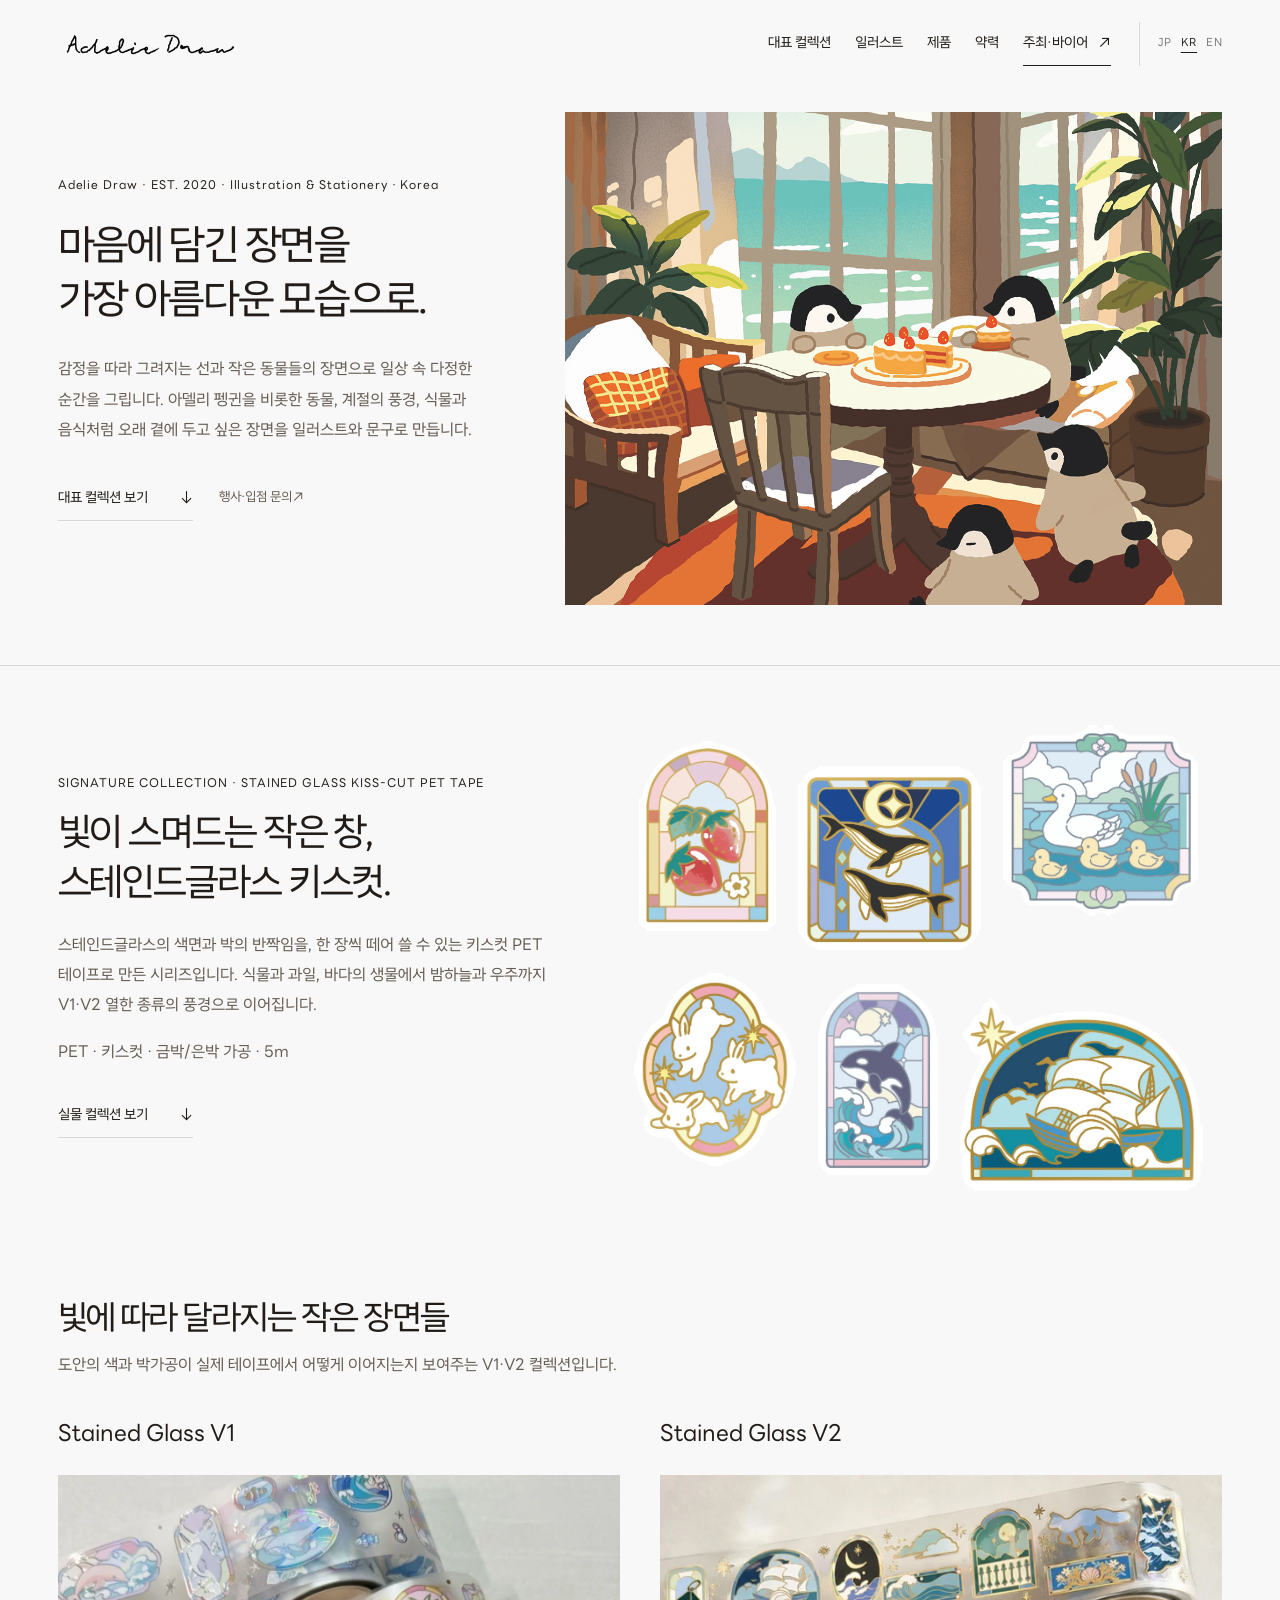
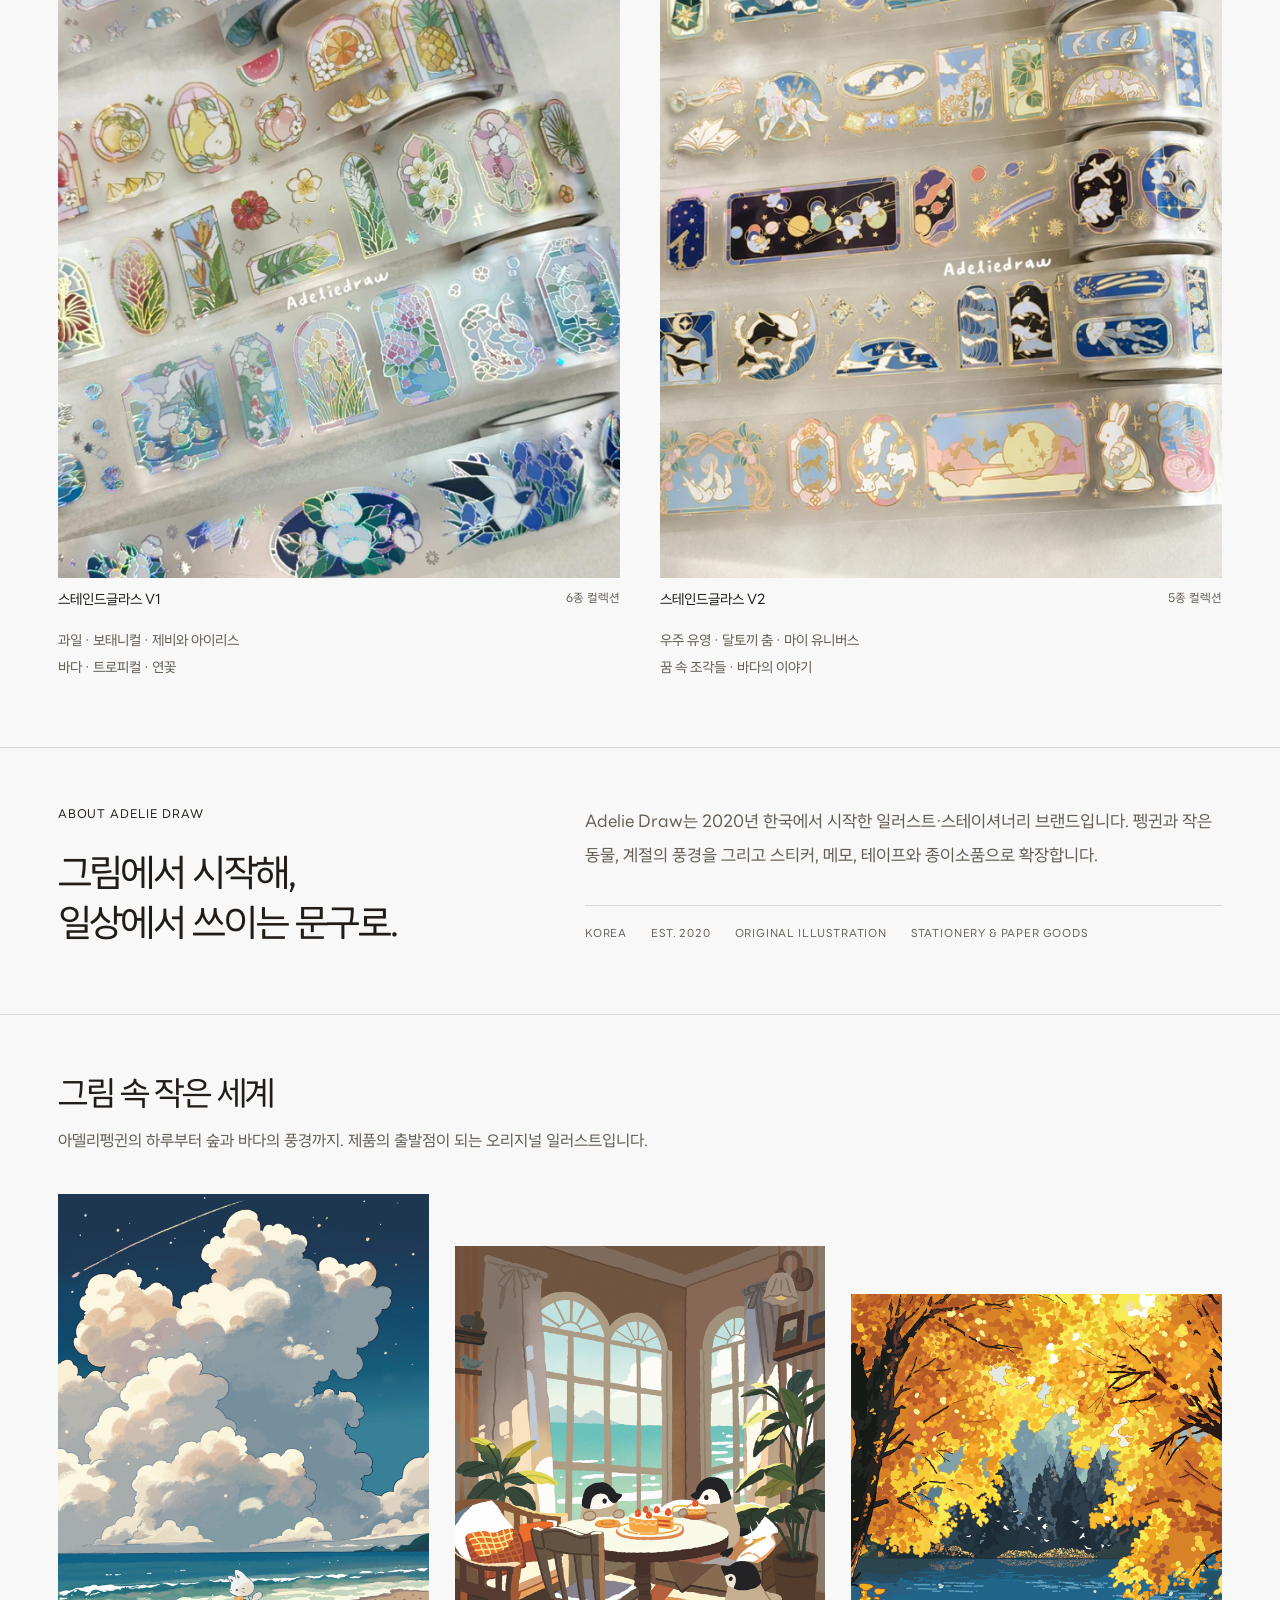
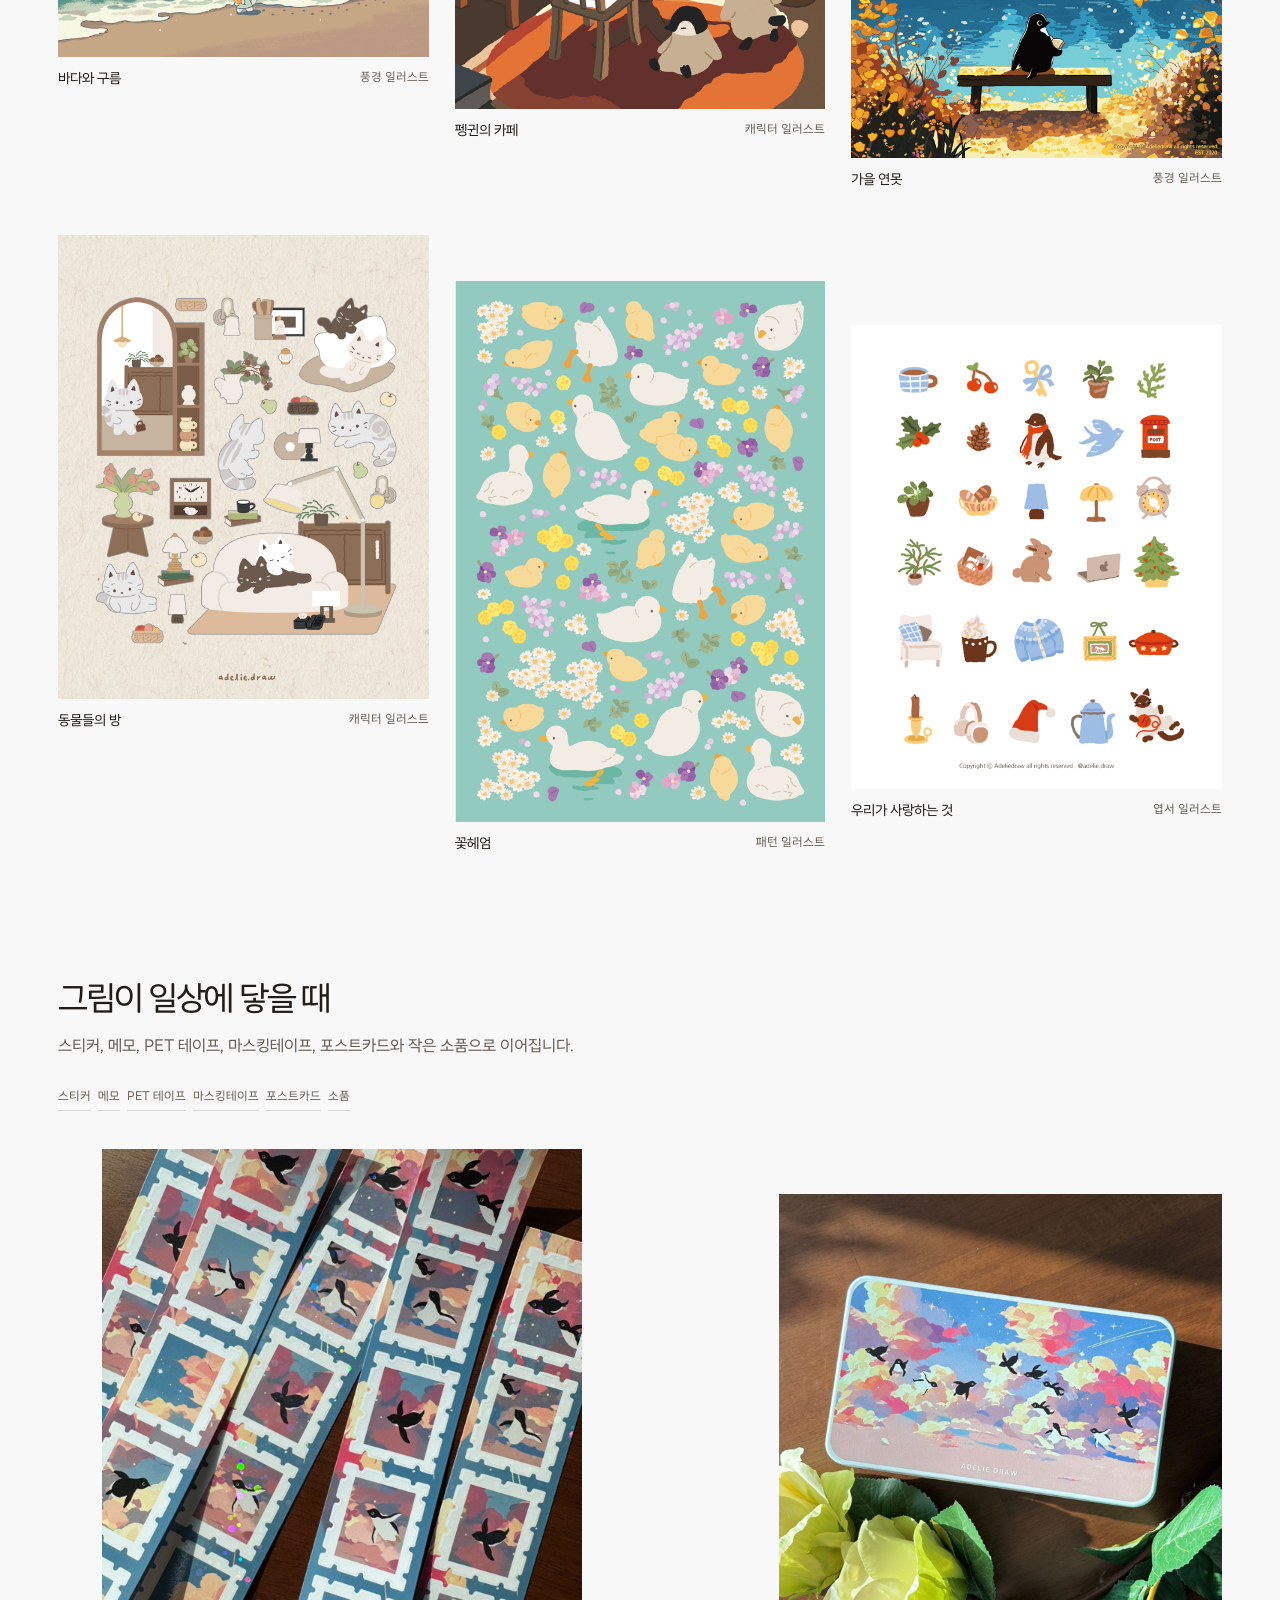
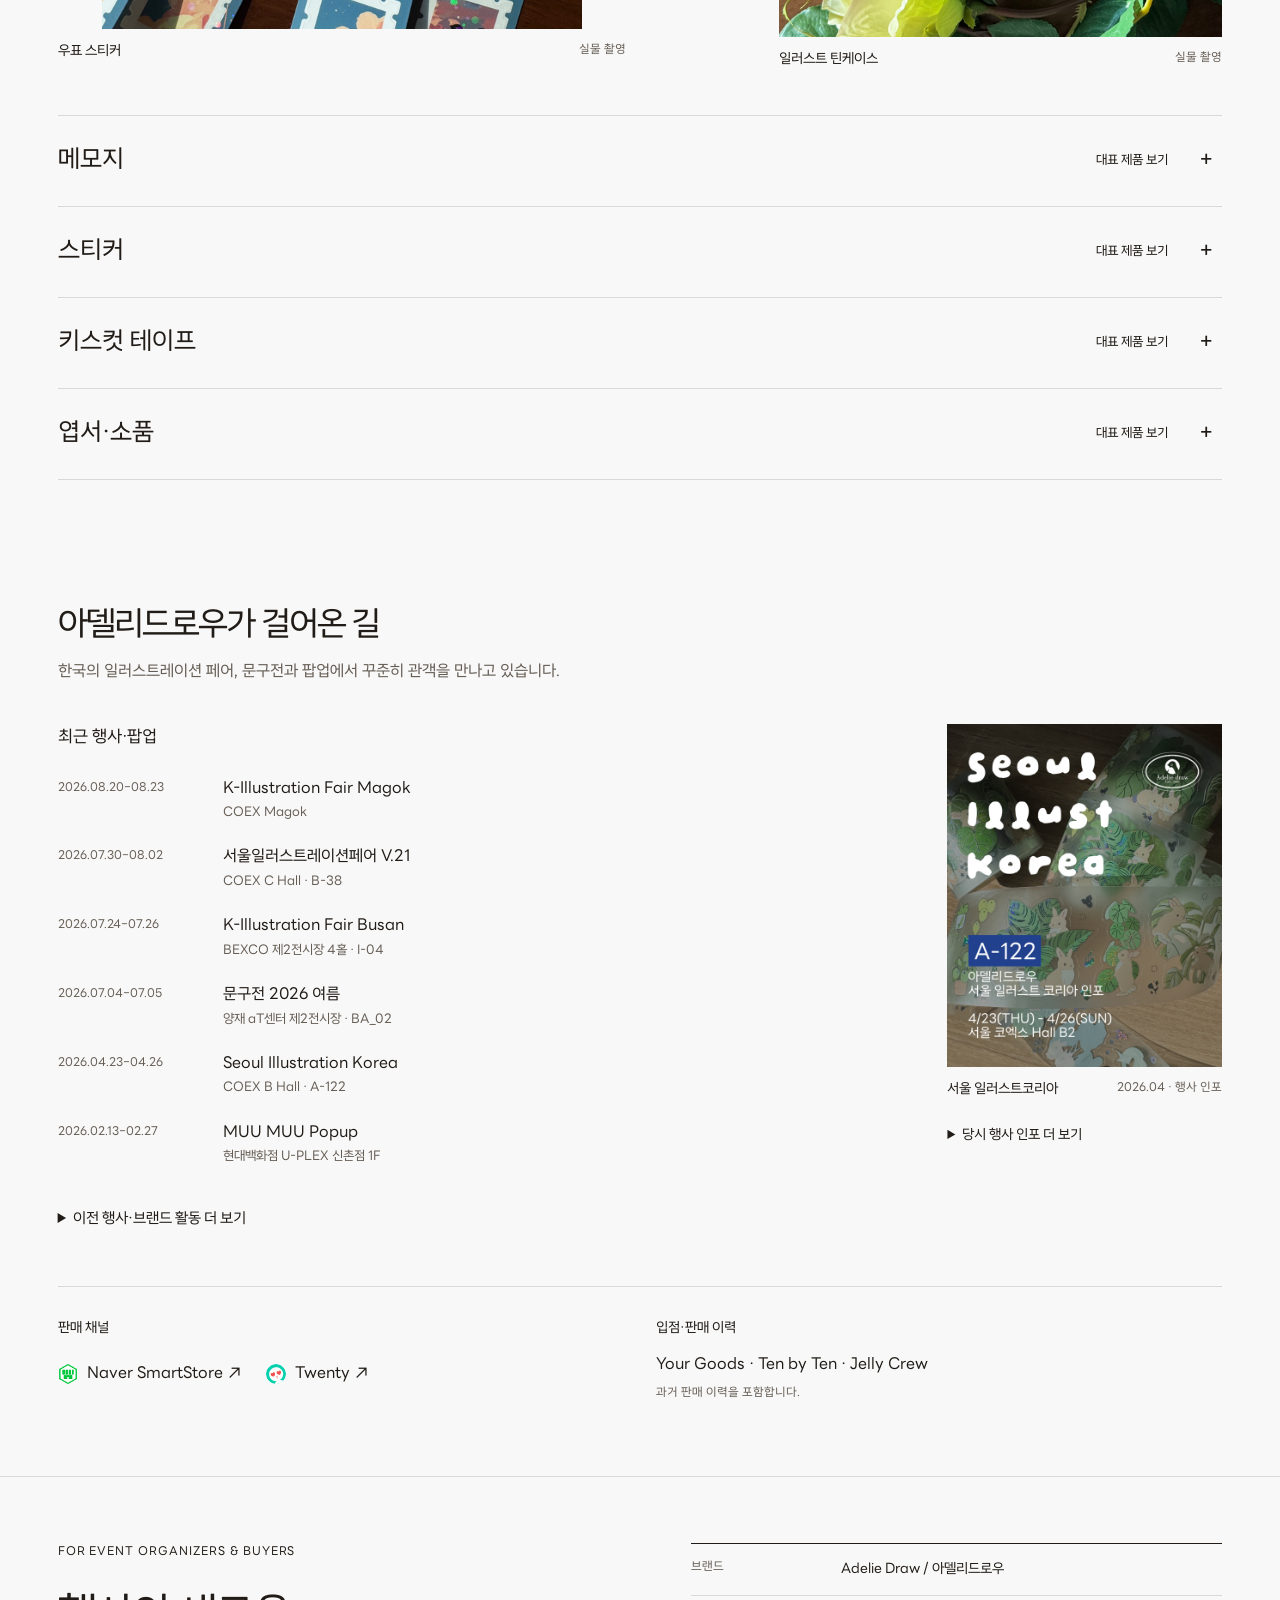
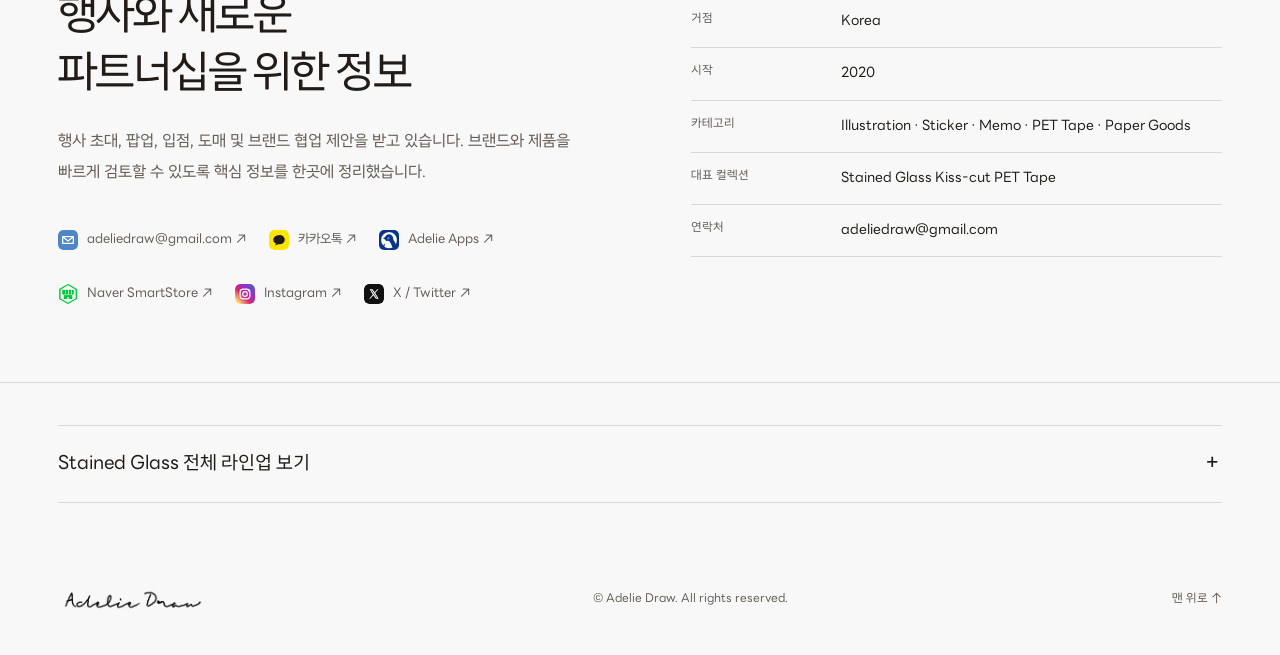
==== commit 826da2c6: "revert(info): remove monthly calendar" ====
--- a/public/index.html
+++ b/public/index.html
@@ -13,13 +13,12 @@
 <link rel="icon" href="assets/logo-640-71a188d0.webp" type="image/webp"><link rel="sitemap" type="application/xml" href="https://info.adeliedraw.com/sitemap.xml"><link rel="stylesheet" href="styles.css"><script src="app.js" defer></script>
 <script type="application/ld+json">{"@context": "https://schema.org", "@type": "Organization", "name": "Adelie Draw", "alternateName": "アデリードロー", "url": "https://info.adeliedraw.com/", "email": "mailto:adeliedraw@gmail.com", "foundingDate": "2020", "sameAs": ["https://www.instagram.com/adelie.draw/", "https://x.com/canvaswitch_", "https://smartstore.naver.com/adeliedraw", "https://twenty.style/profile/canvaswitch"]}</script></head>
 <body><a class="skip" href="#main">본문으로 건너뛰기</a>
-<header class="header"><a class="brand" href="#top" aria-label="아델리드로우 처음으로"><img src="assets/logo-960-53f19fd9.webp" srcset="assets/logo-640-71a188d0.webp 640w, assets/logo-960-53f19fd9.webp 960w" sizes="(max-width: 639px) 92vw, (max-width: 1023px) 45vw, 32vw" width="960" height="192" alt="Adelie Draw" loading="lazy" decoding="async"></a><button class="menu-toggle" type="button" aria-expanded="false" aria-controls="navigation">메뉴 <span aria-hidden="true">＋</span></button><nav id="navigation" aria-label="Main"><a href="#signature">대표 컬렉션</a><a href="#works">일러스트</a><a href="#products">제품</a><a href="#schedule">일정</a><a href="#exhibitions">약력</a><a href="#organizers">주최·바이어 <span aria-hidden="true">↗</span></a><div class="lang-switch" aria-label="Language"><a href="ja/" lang="ja" hreflang="ja">JP</a><a href="./" lang="ko" hreflang="ko" aria-current="page">KR</a><a href="en/" lang="en" hreflang="en">EN</a></div></nav></header>
+<header class="header"><a class="brand" href="#top" aria-label="아델리드로우 처음으로"><img src="assets/logo-960-53f19fd9.webp" srcset="assets/logo-640-71a188d0.webp 640w, assets/logo-960-53f19fd9.webp 960w" sizes="(max-width: 639px) 92vw, (max-width: 1023px) 45vw, 32vw" width="960" height="192" alt="Adelie Draw" loading="lazy" decoding="async"></a><button class="menu-toggle" type="button" aria-expanded="false" aria-controls="navigation">메뉴 <span aria-hidden="true">＋</span></button><nav id="navigation" aria-label="Main"><a href="#signature">대표 컬렉션</a><a href="#works">일러스트</a><a href="#products">제품</a><a href="#exhibitions">약력</a><a href="#organizers">주최·바이어 <span aria-hidden="true">↗</span></a><div class="lang-switch" aria-label="Language"><a href="ja/" lang="ja" hreflang="ja">JP</a><a href="./" lang="ko" hreflang="ko" aria-current="page">KR</a><a href="en/" lang="en" hreflang="en">EN</a></div></nav></header>
 <main id="main">
 <section class="hero wrap" id="top" aria-labelledby="brand-title"><div class="hero-copy"><p class="eyebrow">Adelie Draw · EST. 2020 · Illustration & Stationery · Korea</p><h1 id="brand-title"><span>마음에 담긴 장면을</span> <span>가장 아름다운 모습으로.</span></h1><p class="intro">감정을 따라 그려지는 선과 작은 동물들의 장면으로 일상 속 다정한 순간을 그립니다. 아델리 펭귄을 비롯한 동물, 계절의 풍경, 식물과 음식처럼 오래 곁에 두고 싶은 장면을 일러스트와 문구로 만듭니다.</p><div class="hero-actions"><a class="text-link" href="#signature">대표 컬렉션 보기 <span aria-hidden="true">↓</span></a><a class="quiet-link" href="#organizers">행사·입점 문의 <span aria-hidden="true">↗</span></a></div></div><figure class="hero-art"><img src="assets/hero-1299-640f50bb.webp" srcset="assets/hero-640-02fce27b.webp 640w, assets/hero-1299-640f50bb.webp 1299w" sizes="(max-width: 767px) 92vw, 58vw" width="1299" height="974" alt="햇살이 드는 카페에서 케이크를 나누는 아델리펭귄들" fetchpriority="high" decoding="async"></figure></section>
 <section class="glass-hero wrap" id="signature" aria-labelledby="signature-title"><div class="glass-intro"><p class="eyebrow">SIGNATURE COLLECTION · STAINED GLASS KISS-CUT PET TAPE</p><h2 id="signature-title"><span>빛이 스며드는 작은 창,</span> <span>스테인드글라스 키스컷.</span></h2><p>스테인드글라스의 색면과 박의 반짝임을, 한 장씩 떼어 쓸 수 있는 키스컷 PET 테이프로 만든 시리즈입니다. 식물과 과일, 바다의 생물에서 밤하늘과 우주까지 V1·V2 열한 종류의 풍경으로 이어집니다.</p><p class="glass-spec">PET · 키스컷 · 금박/은박 가공 · 5m</p><a class="text-link" href="#collections">실물 컬렉션 보기 <span aria-hidden="true">↓</span></a></div><div class="glass-cluster" aria-label="Signature pieces"><a class="piece" style="--w:310;--h:433" href="assets/kisscut/kc_0014-01-50399f9a.webp" data-lightbox data-caption="과일 · Stained Glass V1 · 01/13" data-theme="light" data-width="310" aria-label="과일 · Stained Glass V1 · 01/13 크게 보기"><img src="assets/kisscut/kc_0014-01-50399f9a.webp" width="310" height="433" alt="과일" loading="lazy" decoding="async"></a><a class="piece" style="--w:417;--h:417" href="assets/kisscut/kc_0023-01-8949f271.webp" data-lightbox data-caption="우주 유영 · Stained Glass V2 · 01/11" data-theme="dark" data-width="417" aria-label="우주 유영 · Stained Glass V2 · 01/11 크게 보기"><img src="assets/kisscut/kc_0023-01-8949f271.webp" width="417" height="417" alt="우주 유영" loading="lazy" decoding="async"></a><a class="piece" style="--w:443;--h:434" href="assets/kisscut/kc_0016-08-ddae94f2.webp" data-lightbox data-caption="연꽃 · Stained Glass V1 · 08/16" data-theme="light" data-width="443" aria-label="연꽃 · Stained Glass V1 · 08/16 크게 보기"><img src="assets/kisscut/kc_0016-08-ddae94f2.webp" width="443" height="434" alt="연꽃" loading="lazy" decoding="async"></a><a class="piece" style="--w:370;--h:438" href="assets/kisscut/kc_0024-03-611378e8.webp" data-lightbox data-caption="달토끼 춤 · Stained Glass V2 · 03/6" data-theme="dark" data-width="370" aria-label="달토끼 춤 · Stained Glass V2 · 03/6 크게 보기"><img src="assets/kisscut/kc_0024-03-611378e8.webp" width="370" height="438" alt="달토끼 춤" loading="lazy" decoding="async"></a><a class="piece" style="--w:271;--h:434" href="assets/kisscut/kc_0015-02-289e00f9.webp" data-lightbox data-caption="바다 · Stained Glass V1 · 02/19" data-theme="light" data-width="271" aria-label="바다 · Stained Glass V1 · 02/19 크게 보기"><img src="assets/kisscut/kc_0015-02-289e00f9.webp" width="271" height="434" alt="바다" loading="lazy" decoding="async"></a><a class="piece" style="--w:554;--h:439" href="assets/kisscut/kc_0020-02-09dc17ef.webp" data-lightbox data-caption="바다의 이야기 · Stained Glass V2 · 02/9" data-theme="dark" data-width="554" aria-label="바다의 이야기 · Stained Glass V2 · 02/9 크게 보기"><img src="assets/kisscut/kc_0020-02-09dc17ef.webp" width="554" height="439" alt="바다의 이야기" loading="lazy" decoding="async"></a></div></section>
 <section class="section wrap kisscut-materials" id="collections" aria-labelledby="collection-title"><div class="section-heading"><h2 id="collection-title">빛에 따라 달라지는 작은 장면들</h2><p>도안의 색과 박가공이 실제 테이프에서 어떻게 이어지는지 보여주는 V1·V2 컬렉션입니다.</p></div><div class="collection-pair"><article id="collection-v1"><h3>Stained Glass V1</h3><figure class=""><a class="image-link" href="assets/collection-v1-800-272611c9.webp" data-lightbox aria-label="스테인드글라스 V1"><span class="sr-only">스테인드글라스 V1</span><img src="assets/collection-v1-800-272611c9.webp" srcset="assets/collection-v1-640-94d15cc2.webp 640w, assets/collection-v1-800-272611c9.webp 800w" sizes="(max-width: 639px) 92vw, (max-width: 1023px) 45vw, 32vw" width="800" height="1000" alt="스테인드글라스 V1" loading="lazy" decoding="async"></a><figcaption><span>스테인드글라스 V1</span><span class="caption-detail">6종 컬렉션</span></figcaption></figure><p>과일 · 보태니컬 · 제비와 아이리스<br>바다 · 트로피컬 · 연꽃</p></article><article id="collection-v2"><h3>Stained Glass V2</h3><figure class=""><a class="image-link" href="assets/collection-800-b5604fee.webp" data-lightbox aria-label="스테인드글라스 V2"><span class="sr-only">스테인드글라스 V2</span><img src="assets/collection-800-b5604fee.webp" srcset="assets/collection-640-39f688e8.webp 640w, assets/collection-800-b5604fee.webp 800w" sizes="(max-width: 639px) 92vw, (max-width: 1023px) 45vw, 32vw" width="800" height="1000" alt="스테인드글라스 V2" loading="lazy" decoding="async"></a><figcaption><span>스테인드글라스 V2</span><span class="caption-detail">5종 컬렉션</span></figcaption></figure><p>우주 유영 · 달토끼 춤 · 마이 유니버스<br>꿈 속 조각들 · 바다의 이야기</p></article></div></section>
 <section class="about-section wrap" id="about" aria-labelledby="about-title"><div><p class="eyebrow">ABOUT ADELIE DRAW</p><h2 id="about-title">그림에서 시작해, 일상에서 쓰이는 문구로.</h2></div><div><p class="about-copy">Adelie Draw는 2020년 한국에서 시작한 일러스트·스테이셔너리 브랜드입니다. 펭귄과 작은 동물, 계절의 풍경을 그리고 스티커, 메모, 테이프와 종이소품으로 확장합니다.</p><ul class="fact-list"><li>KOREA</li><li>EST. 2020</li><li>ORIGINAL ILLUSTRATION</li><li>STATIONERY &amp; PAPER GOODS</li></ul></div></section>
-<section class="monthly-schedule wrap" id="schedule" data-monthly-schedule data-locale="ko" data-schedule-src="data/schedule.json" data-schedule-fallback="data/schedule.seed.json" data-repo="eiranotes/portfolio" data-repo-path="public/data/schedule.json" data-branch="main" aria-label="월간 일정"><div class="schedule-loading" role="status">일정을 불러오는 중…</div></section>
 <section class="section wrap" id="works" aria-labelledby="works-title"><div class="section-heading"><h2 id="works-title">그림 속 작은 세계</h2><p>아델리펭귄의 하루부터 숲과 바다의 풍경까지. 제품의 출발점이 되는 오리지널 일러스트입니다.</p></div><div class="works-gallery"><figure class=""><a class="image-link" href="assets/sea-1280-791c4300.webp" data-lightbox aria-label="바다와 구름"><span class="sr-only">바다와 구름</span><img src="assets/sea-1280-791c4300.webp" srcset="assets/sea-640-3817a66d.webp 640w, assets/sea-1280-791c4300.webp 1280w" sizes="(max-width: 639px) 92vw, (max-width: 1023px) 45vw, 32vw" width="1280" height="1600" alt="바다와 구름" loading="lazy" decoding="async"></a><figcaption><span>바다와 구름</span><span class="caption-detail">풍경 일러스트</span></figcaption></figure><figure class=""><a class="image-link" href="assets/cafe-1280-3fc779c8.webp" data-lightbox aria-label="펭귄의 카페"><span class="sr-only">펭귄의 카페</span><img src="assets/cafe-1280-3fc779c8.webp" srcset="assets/cafe-640-34a299a8.webp 640w, assets/cafe-1280-3fc779c8.webp 1280w" sizes="(max-width: 639px) 92vw, (max-width: 1023px) 45vw, 32vw" width="1280" height="1600" alt="펭귄의 카페" loading="lazy" decoding="async"></a><figcaption><span>펭귄의 카페</span><span class="caption-detail">캐릭터 일러스트</span></figcaption></figure><figure class=""><a class="image-link" href="assets/autumn-1080-d01e65e3.webp" data-lightbox aria-label="가을 연못"><span class="sr-only">가을 연못</span><img src="assets/autumn-1080-d01e65e3.webp" srcset="assets/autumn-640-cf03b8c3.webp 640w, assets/autumn-1080-d01e65e3.webp 1080w" sizes="(max-width: 639px) 92vw, (max-width: 1023px) 45vw, 32vw" width="1080" height="1351" alt="가을 연못" loading="lazy" decoding="async"></a><figcaption><span>가을 연못</span><span class="caption-detail">풍경 일러스트</span></figcaption></figure><figure class=""><a class="image-link" href="assets/room-1080-7adec6e8.webp" data-lightbox aria-label="동물들의 방"><span class="sr-only">동물들의 방</span><img src="assets/room-1080-7adec6e8.webp" srcset="assets/room-640-fdd5f24f.webp 640w, assets/room-1080-7adec6e8.webp 1080w" sizes="(max-width: 639px) 92vw, (max-width: 1023px) 45vw, 32vw" width="1080" height="1350" alt="동물들의 방" loading="lazy" decoding="async"></a><figcaption><span>동물들의 방</span><span class="caption-detail">캐릭터 일러스트</span></figcaption></figure><figure class=""><a class="image-link" href="assets/flowers-1096-9d5a98dd.webp" data-lightbox aria-label="꽃헤엄"><span class="sr-only">꽃헤엄</span><img src="assets/flowers-1096-9d5a98dd.webp" srcset="assets/flowers-640-51db934f.webp 640w, assets/flowers-1096-9d5a98dd.webp 1096w" sizes="(max-width: 639px) 92vw, (max-width: 1023px) 45vw, 32vw" width="1096" height="1600" alt="꽃헤엄" loading="lazy" decoding="async"></a><figcaption><span>꽃헤엄</span><span class="caption-detail">패턴 일러스트</span></figcaption></figure><figure class=""><a class="image-link" href="assets/love-1080-1a9fa79d.webp" data-lightbox aria-label="우리가 사랑하는 것"><span class="sr-only">우리가 사랑하는 것</span><img src="assets/love-1080-1a9fa79d.webp" srcset="assets/love-640-9f982eb0.webp 640w, assets/love-1080-1a9fa79d.webp 1080w" sizes="(max-width: 639px) 92vw, (max-width: 1023px) 45vw, 32vw" width="1080" height="1350" alt="우리가 사랑하는 것" loading="lazy" decoding="async"></a><figcaption><span>우리가 사랑하는 것</span><span class="caption-detail">엽서 일러스트</span></figcaption></figure></div></section>
 <section class="section wrap" id="products" aria-labelledby="products-title"><div class="section-heading"><h2 id="products-title">그림이 일상에 닿을 때</h2><p>스티커, 메모, PET 테이프, 마스킹테이프, 포스트카드와 작은 소품으로 이어집니다.</p><ul class="range-list"><li>스티커</li><li>메모</li><li>PET 테이프</li><li>마스킹테이프</li><li>포스트카드</li><li>소품</li></ul></div><div class="product-materials"><figure class=""><a class="image-link" href="assets/stamps-1440-635d942e.webp" data-lightbox aria-label="우표 스티커"><span class="sr-only">우표 스티커</span><img src="assets/stamps-1440-635d942e.webp" srcset="assets/stamps-640-3da2fb29.webp 640w, assets/stamps-1440-635d942e.webp 1440w" sizes="(max-width: 639px) 92vw, (max-width: 1023px) 45vw, 32vw" width="1440" height="1440" alt="우표 스티커" loading="lazy" decoding="async"></a><figcaption><span>우표 스티커</span><span class="caption-detail">실물 촬영</span></figcaption></figure><figure class=""><a class="image-link" href="assets/tin-1440-765bccea.webp" data-lightbox aria-label="일러스트 틴케이스"><span class="sr-only">일러스트 틴케이스</span><img src="assets/tin-1440-765bccea.webp" srcset="assets/tin-640-a2135627.webp 640w, assets/tin-1440-765bccea.webp 1440w" sizes="(max-width: 639px) 92vw, (max-width: 1023px) 45vw, 32vw" width="1440" height="1440" alt="일러스트 틴케이스" loading="lazy" decoding="async"></a><figcaption><span>일러스트 틴케이스</span><span class="caption-detail">실물 촬영</span></figcaption></figure></div><div class="product-categories"><details class="product-category"><summary><span>메모지</span><span class="disclosure-action"><span class="when-closed">대표 제품 보기</span><span class="when-open">접기</span><b aria-hidden="true">＋</b></span></summary><p class="category-note">일러스트를 일상적인 기록에 곁들이는 비점착 메모.</p><div class="category-gallery"><figure class=""><a class="image-link" href="assets/memo-moon-800-cedb248d.webp" data-lightbox aria-label="보름달 메모지"><span class="sr-only">보름달 메모지</span><img src="assets/memo-moon-800-cedb248d.webp" srcset="assets/memo-moon-640-ffd9173c.webp 640w, assets/memo-moon-800-cedb248d.webp 800w" sizes="(max-width: 639px) 92vw, (max-width: 1023px) 45vw, 32vw" width="800" height="800" alt="보름달 메모지" loading="lazy" decoding="async"></a><figcaption><span>보름달 메모지</span><span class="caption-detail"></span></figcaption></figure><figure class=""><a class="image-link" href="assets/memo-stars-800-ea6e0d11.webp" data-lightbox aria-label="별 유영 메모지"><span class="sr-only">별 유영 메모지</span><img src="assets/memo-stars-800-ea6e0d11.webp" srcset="assets/memo-stars-640-e6df4a5d.webp 640w, assets/memo-stars-800-ea6e0d11.webp 800w" sizes="(max-width: 639px) 92vw, (max-width: 1023px) 45vw, 32vw" width="800" height="800" alt="별 유영 메모지" loading="lazy" decoding="async"></a><figcaption><span>별 유영 메모지</span><span class="caption-detail"></span></figcaption></figure><figure class=""><a class="image-link" href="assets/memo-sea-800-0f0daaac.webp" data-lightbox aria-label="바닷속 메모지"><span class="sr-only">바닷속 메모지</span><img src="assets/memo-sea-800-0f0daaac.webp" srcset="assets/memo-sea-640-738ee2f0.webp 640w, assets/memo-sea-800-0f0daaac.webp 800w" sizes="(max-width: 639px) 92vw, (max-width: 1023px) 45vw, 32vw" width="800" height="800" alt="바닷속 메모지" loading="lazy" decoding="async"></a><figcaption><span>바닷속 메모지</span><span class="caption-detail"></span></figcaption></figure><figure class=""><a class="image-link" href="assets/memo-fresh-800-49707b42.webp" data-lightbox aria-label="상큼 메모지"><span class="sr-only">상큼 메모지</span><img src="assets/memo-fresh-800-49707b42.webp" srcset="assets/memo-fresh-640-338b9ffe.webp 640w, assets/memo-fresh-800-49707b42.webp 800w" sizes="(max-width: 639px) 92vw, (max-width: 1023px) 45vw, 32vw" width="800" height="800" alt="상큼 메모지" loading="lazy" decoding="async"></a><figcaption><span>상큼 메모지</span><span class="caption-detail"></span></figcaption></figure><figure class=""><a class="image-link" href="assets/memo-meal-800-a7d973a0.webp" data-lightbox aria-label="식사를 합시다 메모지"><span class="sr-only">식사를 합시다 메모지</span><img src="assets/memo-meal-800-a7d973a0.webp" srcset="assets/memo-meal-640-bb187ceb.webp 640w, assets/memo-meal-800-a7d973a0.webp 800w" sizes="(max-width: 639px) 92vw, (max-width: 1023px) 45vw, 32vw" width="800" height="800" alt="식사를 합시다 메모지" loading="lazy" decoding="async"></a><figcaption><span>식사를 합시다 메모지</span><span class="caption-detail"></span></figcaption></figure><figure class=""><a class="image-link" href="assets/memo-fox-800-aecdca46.webp" data-lightbox aria-label="식빵 여우 메모지"><span class="sr-only">식빵 여우 메모지</span><img src="assets/memo-fox-800-aecdca46.webp" srcset="assets/memo-fox-640-c78a7fd1.webp 640w, assets/memo-fox-800-aecdca46.webp 800w" sizes="(max-width: 639px) 92vw, (max-width: 1023px) 45vw, 32vw" width="800" height="800" alt="식빵 여우 메모지" loading="lazy" decoding="async"></a><figcaption><span>식빵 여우 메모지</span><span class="caption-detail"></span></figcaption></figure><figure class=""><a class="image-link" href="assets/memo-green-800-8b0ca7d6.webp" data-lightbox aria-label="그리너리 메모지"><span class="sr-only">그리너리 메모지</span><img src="assets/memo-green-800-8b0ca7d6.webp" srcset="assets/memo-green-640-65ed843d.webp 640w, assets/memo-green-800-8b0ca7d6.webp 800w" sizes="(max-width: 639px) 92vw, (max-width: 1023px) 45vw, 32vw" width="800" height="800" alt="그리너리 메모지" loading="lazy" decoding="async"></a><figcaption><span>그리너리 메모지</span><span class="caption-detail"></span></figcaption></figure></div></details><details class="product-category"><summary><span>스티커</span><span class="disclosure-action"><span class="when-closed">대표 제품 보기</span><span class="when-open">접기</span><b aria-hidden="true">＋</b></span></summary><p class="category-note">동물과 계절의 장면을 한 장씩 골라 쓰는 씰 스티커.</p><div class="category-gallery"><figure class=""><a class="image-link" href="assets/sticker-cats-800-e72f70cf.webp" data-lightbox aria-label="고양이 후르츠 스티커"><span class="sr-only">고양이 후르츠 스티커</span><img src="assets/sticker-cats-800-e72f70cf.webp" srcset="assets/sticker-cats-640-f8b04c42.webp 640w, assets/sticker-cats-800-e72f70cf.webp 800w" sizes="(max-width: 639px) 92vw, (max-width: 1023px) 45vw, 32vw" width="800" height="800" alt="고양이 후르츠 스티커" loading="lazy" decoding="async"></a><figcaption><span>고양이 후르츠 스티커</span><span class="caption-detail"></span></figcaption></figure><figure class=""><a class="image-link" href="assets/sticker-clover-800-06065306.webp" data-lightbox aria-label="클로버와 토끼 스티커"><span class="sr-only">클로버와 토끼 스티커</span><img src="assets/sticker-clover-800-06065306.webp" srcset="assets/sticker-clover-640-0fa36b8d.webp 640w, assets/sticker-clover-800-06065306.webp 800w" sizes="(max-width: 639px) 92vw, (max-width: 1023px) 45vw, 32vw" width="800" height="800" alt="클로버와 토끼 스티커" loading="lazy" decoding="async"></a><figcaption><span>클로버와 토끼 스티커</span><span class="caption-detail"></span></figcaption></figure><figure class=""><a class="image-link" href="assets/sticker-cafe-800-50d658ea.webp" data-lightbox aria-label="바다가 보이는 카페 씰스티커"><span class="sr-only">바다가 보이는 카페 씰스티커</span><img src="assets/sticker-cafe-800-50d658ea.webp" srcset="assets/sticker-cafe-640-c1c77302.webp 640w, assets/sticker-cafe-800-50d658ea.webp 800w" sizes="(max-width: 639px) 92vw, (max-width: 1023px) 45vw, 32vw" width="800" height="800" alt="바다가 보이는 카페 씰스티커" loading="lazy" decoding="async"></a><figcaption><span>바다가 보이는 카페 씰스티커</span><span class="caption-detail"></span></figcaption></figure><figure class=""><a class="image-link" href="assets/sticker-lemon-800-dbd578d8.webp" data-lightbox aria-label="레몬 파운드 케이크 씰스티커"><span class="sr-only">레몬 파운드 케이크 씰스티커</span><img src="assets/sticker-lemon-800-dbd578d8.webp" srcset="assets/sticker-lemon-640-284d84cc.webp 640w, assets/sticker-lemon-800-dbd578d8.webp 800w" sizes="(max-width: 639px) 92vw, (max-width: 1023px) 45vw, 32vw" width="800" height="800" alt="레몬 파운드 케이크 씰스티커" loading="lazy" decoding="async"></a><figcaption><span>레몬 파운드 케이크 씰스티커</span><span class="caption-detail"></span></figcaption></figure><figure class=""><a class="image-link" href="assets/sticker-knitting-800-f86774f1.webp" data-lightbox aria-label="뜨개질 시간 씰스티커"><span class="sr-only">뜨개질 시간 씰스티커</span><img src="assets/sticker-knitting-800-f86774f1.webp" srcset="assets/sticker-knitting-640-57866787.webp 640w, assets/sticker-knitting-800-f86774f1.webp 800w" sizes="(max-width: 639px) 92vw, (max-width: 1023px) 45vw, 32vw" width="800" height="800" alt="뜨개질 시간 씰스티커" loading="lazy" decoding="async"></a><figcaption><span>뜨개질 시간 씰스티커</span><span class="caption-detail"></span></figcaption></figure><figure class=""><a class="image-link" href="assets/sticker-snow-800-5f1f4e13.webp" data-lightbox aria-label="눈송이 요정들의 춤 씰스티커"><span class="sr-only">눈송이 요정들의 춤 씰스티커</span><img src="assets/sticker-snow-800-5f1f4e13.webp" srcset="assets/sticker-snow-640-9c8e818e.webp 640w, assets/sticker-snow-800-5f1f4e13.webp 800w" sizes="(max-width: 639px) 92vw, (max-width: 1023px) 45vw, 32vw" width="800" height="800" alt="눈송이 요정들의 춤 씰스티커" loading="lazy" decoding="async"></a><figcaption><span>눈송이 요정들의 춤 씰스티커</span><span class="caption-detail"></span></figcaption></figure></div></details><details class="product-category"><summary><span>키스컷 테이프</span><span class="disclosure-action"><span class="when-closed">대표 제품 보기</span><span class="when-open">접기</span><b aria-hidden="true">＋</b></span></summary><p class="category-note">투명 PET와 칼선을 활용한 장식 테이프.</p><h3 class="category-subtitle">Stained Glass V1</h3><div class="category-gallery"><figure class=""><a class="image-link" href="assets/v1-fruit-800-79fd3c45.webp" data-lightbox aria-label="과일"><span class="sr-only">과일</span><img src="assets/v1-fruit-800-79fd3c45.webp" srcset="assets/v1-fruit-640-2c729d69.webp 640w, assets/v1-fruit-800-79fd3c45.webp 800w" sizes="(max-width: 639px) 92vw, (max-width: 1023px) 45vw, 32vw" width="800" height="1000" alt="과일" loading="lazy" decoding="async"></a><figcaption><span>과일</span><span class="caption-detail"></span></figcaption></figure><figure class=""><a class="image-link" href="assets/v1-botanical-800-26d731a0.webp" data-lightbox aria-label="보태니컬"><span class="sr-only">보태니컬</span><img src="assets/v1-botanical-800-26d731a0.webp" srcset="assets/v1-botanical-640-408aabff.webp 640w, assets/v1-botanical-800-26d731a0.webp 800w" sizes="(max-width: 639px) 92vw, (max-width: 1023px) 45vw, 32vw" width="800" height="1000" alt="보태니컬" loading="lazy" decoding="async"></a><figcaption><span>보태니컬</span><span class="caption-detail"></span></figcaption></figure><figure class=""><a class="image-link" href="assets/v1-swallow-800-2420fae1.webp" data-lightbox aria-label="제비와 아이리스"><span class="sr-only">제비와 아이리스</span><img src="assets/v1-swallow-800-2420fae1.webp" srcset="assets/v1-swallow-640-a74fc9b2.webp 640w, assets/v1-swallow-800-2420fae1.webp 800w" sizes="(max-width: 639px) 92vw, (max-width: 1023px) 45vw, 32vw" width="800" height="1000" alt="제비와 아이리스" loading="lazy" decoding="async"></a><figcaption><span>제비와 아이리스</span><span class="caption-detail"></span></figcaption></figure><figure class=""><a class="image-link" href="assets/v1-ocean-800-bdc6717d.webp" data-lightbox aria-label="바다"><span class="sr-only">바다</span><img src="assets/v1-ocean-800-bdc6717d.webp" srcset="assets/v1-ocean-640-6042cc73.webp 640w, assets/v1-ocean-800-bdc6717d.webp 800w" sizes="(max-width: 639px) 92vw, (max-width: 1023px) 45vw, 32vw" width="800" height="1000" alt="바다" loading="lazy" decoding="async"></a><figcaption><span>바다</span><span class="caption-detail"></span></figcaption></figure><figure class=""><a class="image-link" href="assets/v1-tropical-800-708687dc.webp" data-lightbox aria-label="트로피컬"><span class="sr-only">트로피컬</span><img src="assets/v1-tropical-800-708687dc.webp" srcset="assets/v1-tropical-640-08b9d568.webp 640w, assets/v1-tropical-800-708687dc.webp 800w" sizes="(max-width: 639px) 92vw, (max-width: 1023px) 45vw, 32vw" width="800" height="1000" alt="트로피컬" loading="lazy" decoding="async"></a><figcaption><span>트로피컬</span><span class="caption-detail"></span></figcaption></figure><figure class=""><a class="image-link" href="assets/v1-lotus-800-9aa3824a.webp" data-lightbox aria-label="연꽃"><span class="sr-only">연꽃</span><img src="assets/v1-lotus-800-9aa3824a.webp" srcset="assets/v1-lotus-640-5aeea92c.webp 640w, assets/v1-lotus-800-9aa3824a.webp 800w" sizes="(max-width: 639px) 92vw, (max-width: 1023px) 45vw, 32vw" width="800" height="1000" alt="연꽃" loading="lazy" decoding="async"></a><figcaption><span>연꽃</span><span class="caption-detail"></span></figcaption></figure></div><h3 class="category-subtitle">Stained Glass V2</h3><div class="category-gallery"><figure class=""><a class="image-link" href="assets/space-800-9f8307cb.webp" data-lightbox aria-label="우주 유영"><span class="sr-only">우주 유영</span><img src="assets/space-800-9f8307cb.webp" srcset="assets/space-640-46b7bf92.webp 640w, assets/space-800-9f8307cb.webp 800w" sizes="(max-width: 639px) 92vw, (max-width: 1023px) 45vw, 32vw" width="800" height="1000" alt="우주 유영" loading="lazy" decoding="async"></a><figcaption><span>우주 유영</span><span class="caption-detail"></span></figcaption></figure><figure class=""><a class="image-link" href="assets/moon-rabbit-800-cd17cbb2.webp" data-lightbox aria-label="달토끼 춤"><span class="sr-only">달토끼 춤</span><img src="assets/moon-rabbit-800-cd17cbb2.webp" srcset="assets/moon-rabbit-640-47fb8232.webp 640w, assets/moon-rabbit-800-cd17cbb2.webp 800w" sizes="(max-width: 639px) 92vw, (max-width: 1023px) 45vw, 32vw" width="800" height="1000" alt="달토끼 춤" loading="lazy" decoding="async"></a><figcaption><span>달토끼 춤</span><span class="caption-detail"></span></figcaption></figure><figure class=""><a class="image-link" href="assets/universe-800-45fd562a.webp" data-lightbox aria-label="마이 유니버스"><span class="sr-only">마이 유니버스</span><img src="assets/universe-800-45fd562a.webp" srcset="assets/universe-640-9dec75f6.webp 640w, assets/universe-800-45fd562a.webp 800w" sizes="(max-width: 639px) 92vw, (max-width: 1023px) 45vw, 32vw" width="800" height="1000" alt="마이 유니버스" loading="lazy" decoding="async"></a><figcaption><span>마이 유니버스</span><span class="caption-detail"></span></figcaption></figure><figure class=""><a class="image-link" href="assets/dream-800-aadb3776.webp" data-lightbox aria-label="꿈 속 조각들"><span class="sr-only">꿈 속 조각들</span><img src="assets/dream-800-aadb3776.webp" srcset="assets/dream-640-0755044b.webp 640w, assets/dream-800-aadb3776.webp 800w" sizes="(max-width: 639px) 92vw, (max-width: 1023px) 45vw, 32vw" width="800" height="1000" alt="꿈 속 조각들" loading="lazy" decoding="async"></a><figcaption><span>꿈 속 조각들</span><span class="caption-detail"></span></figcaption></figure><figure class=""><a class="image-link" href="assets/ocean-story-800-e5f500ab.webp" data-lightbox aria-label="바다의 이야기"><span class="sr-only">바다의 이야기</span><img src="assets/ocean-story-800-e5f500ab.webp" srcset="assets/ocean-story-640-fe69aedd.webp 640w, assets/ocean-story-800-e5f500ab.webp 800w" sizes="(max-width: 639px) 92vw, (max-width: 1023px) 45vw, 32vw" width="800" height="1000" alt="바다의 이야기" loading="lazy" decoding="async"></a><figcaption><span>바다의 이야기</span><span class="caption-detail"></span></figcaption></figure></div><h3 class="category-subtitle">동물과 일상의 장면</h3><div class="category-gallery"><figure class=""><a class="image-link" href="assets/tape-penguins-800-c73a4ffc.webp" data-lightbox aria-label="펭귄 친구들 키스컷 테이프"><span class="sr-only">펭귄 친구들 키스컷 테이프</span><img src="assets/tape-penguins-800-c73a4ffc.webp" srcset="assets/tape-penguins-640-052e4b10.webp 640w, assets/tape-penguins-800-c73a4ffc.webp 800w" sizes="(max-width: 639px) 92vw, (max-width: 1023px) 45vw, 32vw" width="800" height="800" alt="펭귄 친구들 키스컷 테이프" loading="lazy" decoding="async"></a><figcaption><span>펭귄 친구들 키스컷 테이프</span><span class="caption-detail"></span></figcaption></figure><figure class=""><a class="image-link" href="assets/tape-bread-800-06819e72.webp" data-lightbox aria-label="브레드 타임 키스컷 테이프"><span class="sr-only">브레드 타임 키스컷 테이프</span><img src="assets/tape-bread-800-06819e72.webp" srcset="assets/tape-bread-640-6800c2b5.webp 640w, assets/tape-bread-800-06819e72.webp 800w" sizes="(max-width: 639px) 92vw, (max-width: 1023px) 45vw, 32vw" width="800" height="800" alt="브레드 타임 키스컷 테이프" loading="lazy" decoding="async"></a><figcaption><span>브레드 타임 키스컷 테이프</span><span class="caption-detail"></span></figcaption></figure><figure class=""><a class="image-link" href="assets/tape-duck-800-518b7928.webp" data-lightbox aria-label="나팔꽃 오리 키스컷 테이프"><span class="sr-only">나팔꽃 오리 키스컷 테이프</span><img src="assets/tape-duck-800-518b7928.webp" srcset="assets/tape-duck-640-d7f1ee0a.webp 640w, assets/tape-duck-800-518b7928.webp 800w" sizes="(max-width: 639px) 92vw, (max-width: 1023px) 45vw, 32vw" width="800" height="800" alt="나팔꽃 오리 키스컷 테이프" loading="lazy" decoding="async"></a><figcaption><span>나팔꽃 오리 키스컷 테이프</span><span class="caption-detail"></span></figcaption></figure></div></details><details class="product-category"><summary><span>엽서·소품</span><span class="disclosure-action"><span class="when-closed">대표 제품 보기</span><span class="when-open">접기</span><b aria-hidden="true">＋</b></span></summary><p class="category-note">그림을 손에 쥘 수 있는 포스트카드와 작은 소품.</p><div class="category-gallery"><figure class=""><a class="image-link" href="assets/postcard-love-800-bc3b7e4d.webp" data-lightbox aria-label="우리가 사랑하는 것 엽서"><span class="sr-only">우리가 사랑하는 것 엽서</span><img src="assets/postcard-love-800-bc3b7e4d.webp" srcset="assets/postcard-love-640-13438082.webp 640w, assets/postcard-love-800-bc3b7e4d.webp 800w" sizes="(max-width: 639px) 92vw, (max-width: 1023px) 45vw, 32vw" width="800" height="800" alt="우리가 사랑하는 것 엽서" loading="lazy" decoding="async"></a><figcaption><span>우리가 사랑하는 것 엽서</span><span class="caption-detail"></span></figcaption></figure><figure class=""><a class="image-link" href="assets/tin-1440-765bccea.webp" data-lightbox aria-label="일러스트 틴케이스"><span class="sr-only">일러스트 틴케이스</span><img src="assets/tin-1440-765bccea.webp" srcset="assets/tin-640-a2135627.webp 640w, assets/tin-1440-765bccea.webp 1440w" sizes="(max-width: 639px) 92vw, (max-width: 1023px) 45vw, 32vw" width="1440" height="1440" alt="일러스트 틴케이스" loading="lazy" decoding="async"></a><figcaption><span>일러스트 틴케이스</span><span class="caption-detail"></span></figcaption></figure><figure class=""><a class="image-link" href="assets/round-1440-6835cb6f.webp" data-lightbox aria-label="작은 소품"><span class="sr-only">작은 소품</span><img src="assets/round-1440-6835cb6f.webp" srcset="assets/round-640-d61e017c.webp 640w, assets/round-1440-6835cb6f.webp 1440w" sizes="(max-width: 639px) 92vw, (max-width: 1023px) 45vw, 32vw" width="1440" height="1440" alt="작은 소품" loading="lazy" decoding="async"></a><figcaption><span>작은 소품</span><span class="caption-detail"></span></figcaption></figure></div></details></div></section>
 <section class="section wrap exhibitions" id="exhibitions" aria-labelledby="events-title"><div class="section-heading"><h2 id="events-title">아델리드로우가 걸어온 길</h2><p>한국의 일러스트레이션 페어, 문구전과 팝업에서 꾸준히 관객을 만나고 있습니다.</p></div><div class="event-layout"><div><h3 class="history-heading">최근 행사·팝업</h3><ol class="event-list"><li><span class="event-date">2026.08.20–08.23</span><span>K-Illustration Fair Magok</span><span class="event-place">COEX Magok</span></li><li><span class="event-date">2026.07.30–08.02</span><span>서울일러스트레이션페어 V.21</span><span class="event-place">COEX C Hall · B-38</span></li><li><span class="event-date">2026.07.24–07.26</span><span>K-Illustration Fair Busan</span><span class="event-place">BEXCO 제2전시장 4홀 · I-04</span></li><li><span class="event-date">2026.07.04–07.05</span><span>문구전 2026 여름</span><span class="event-place">양재 aT센터 제2전시장 · BA_02</span></li><li><span class="event-date">2026.04.23–04.26</span><span>Seoul Illustration Korea</span><span class="event-place">COEX B Hall · A-122</span></li><li><span class="event-date">2026.02.13–02.27</span><span>MUU MUU Popup</span><span class="event-place">현대백화점 U-PLEX 신촌점 1F</span></li></ol><details class="history-details"><summary>이전 행사·브랜드 활동 더 보기</summary><h3 class="history-heading">이전 행사</h3><ol class="event-list"><li><span class="event-date">2025.12.25–12.28</span><span>서울일러스트레이션페어</span><span class="event-place">COEX C Hall · D35</span></li><li><span class="event-date">2023.08</span><span>모닝글로리 일러스트 페어</span><span class="event-place">서울 마포 모닝글로리 빌딩</span></li><li><span class="event-date">2022.12.22–12.25</span><span>서울일러스트레이션페어</span><span class="event-place">COEX · G30</span></li></ol><h3 class="history-heading">브랜드·협업·제품 활동</h3><ol class="event-list activity-list"><li><span class="event-date">2026.09</span><div><h4>스테인드글라스 키스컷 V2 공개</h4><p>우주 유영 · 달토끼 춤 · 마이 유니버스 · 꿈 속 조각들 · 바다의 이야기, 5종을 온라인 마켓에서 선보였습니다.</p><a class="history-source" href="https://twenty.style/m/canvaswitch/SkSJc16" target="_blank" rel="noopener noreferrer">기록 보기 ↗</a></div></li><li><span class="event-date">2023.08</span><div><h4>하반기 온라인 마켓</h4><p>8월 15–20일, 신작 스티커를 포함한 온라인 마켓을 공지했습니다.</p></div></li><li><span class="event-date">2023.07</span><div><h4>서일페 판매 제품 온라인 미니마켓</h4><p>7월 13–16일, 서일페에서 판매한 신작과 기존 제품을 온라인으로 소개했습니다.</p></div></li><li><span class="event-date">2023.06</span><div><h4>몽몽스베쮸 × 아델리드로우</h4><p>6월 5일 오픈하는 콜라보 마켓을 공지했습니다.</p></div></li><li><span class="event-date">2023.03</span><div><h4>봄 문구 온라인 전개</h4><p>스마트스토어 봄 신상품 입고와 트웬티 3월 마켓을 통해 동물·꽃 소재의 스티커와 메모지를 소개했습니다.</p></div></li><li><span class="event-date">2022.02</span><div><h4>젤리크루 판매 이력</h4><p>북극여우 씰스티커 판매 및 구매 후기가 남아 있습니다.</p><a class="history-source" href="https://jellycrew.cafe24.com/article/review/4/76560/" target="_blank" rel="noopener noreferrer">기록 보기 ↗</a></div></li><li><span class="event-date">2020</span><div><h4>아델리드로우 시작</h4><p>아델리펭귄과 동물, 계절의 풍경을 문구로 옮기는 일러스트 브랜드.</p></div></li></ol></details></div><div class="event-archive"><figure class=""><a class="image-link" href="assets/event-cover-1080-634f0aa9.webp" data-lightbox aria-label="서울 일러스트코리아"><span class="sr-only">서울 일러스트코리아</span><img src="assets/event-cover-1080-634f0aa9.webp" srcset="assets/event-cover-640-fd67e6a9.webp 640w, assets/event-cover-1080-634f0aa9.webp 1080w" sizes="(max-width: 639px) 92vw, (max-width: 1023px) 45vw, 32vw" width="1080" height="1350" alt="서울 일러스트코리아" loading="lazy" decoding="async"></a><figcaption><span>서울 일러스트코리아</span><span class="caption-detail">2026.04 · 행사 인포</span></figcaption></figure><details><summary>당시 행사 인포 더 보기</summary><div class="event-more"><figure class=""><a class="image-link" href="assets/event-stickers-1080-a33dadfe.webp" data-lightbox aria-label="스티커 라인업"><span class="sr-only">스티커 라인업</span><img src="assets/event-stickers-1080-a33dadfe.webp" srcset="assets/event-stickers-640-e7e2124e.webp 640w, assets/event-stickers-1080-a33dadfe.webp 1080w" sizes="(max-width: 639px) 92vw, (max-width: 1023px) 45vw, 32vw" width="1080" height="1350" alt="스티커 라인업" loading="lazy" decoding="async"></a><figcaption><span>스티커 라인업</span><span class="caption-detail">2026.04 행사 자료</span></figcaption></figure><figure class=""><a class="image-link" href="assets/event-paper-1080-79a194af.webp" data-lightbox aria-label="엽서와 소품"><span class="sr-only">엽서와 소품</span><img src="assets/event-paper-1080-79a194af.webp" srcset="assets/event-paper-640-d6657f07.webp 640w, assets/event-paper-1080-79a194af.webp 1080w" sizes="(max-width: 639px) 92vw, (max-width: 1023px) 45vw, 32vw" width="1080" height="1350" alt="엽서와 소품" loading="lazy" decoding="async"></a><figcaption><span>엽서와 소품</span><span class="caption-detail">2026.04 행사 자료</span></figcaption></figure></div></details></div></div><div class="channels" id="stockists"><div><h3>판매 채널</h3><a href="https://smartstore.naver.com/adeliedraw" target="_blank" rel="noopener noreferrer">Naver SmartStore ↗</a><a href="https://twenty.style/profile/canvaswitch" target="_blank" rel="noopener noreferrer">Twenty ↗</a></div><div><h3>입점·판매 이력</h3><p>Your Goods · Ten by Ten · Jelly Crew</p><span class="note">과거 판매 이력을 포함합니다.</span></div></div></section>
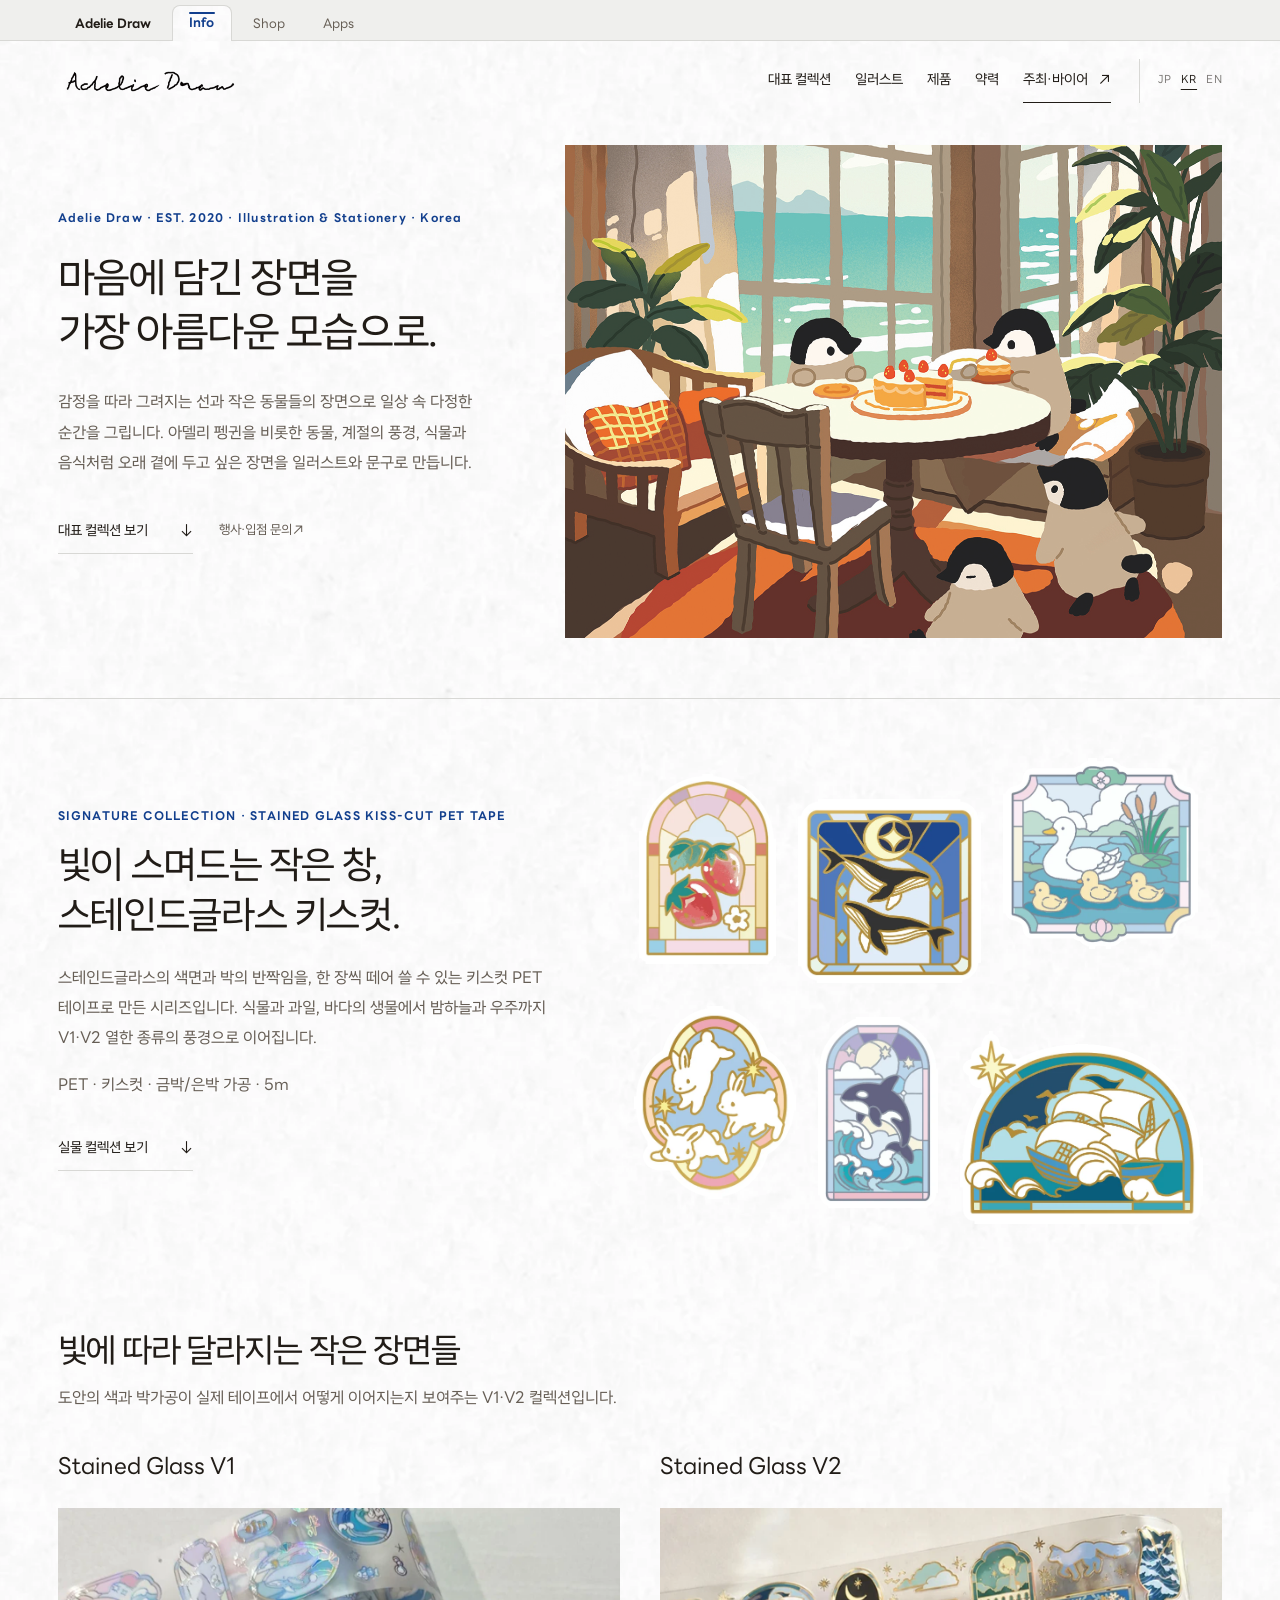
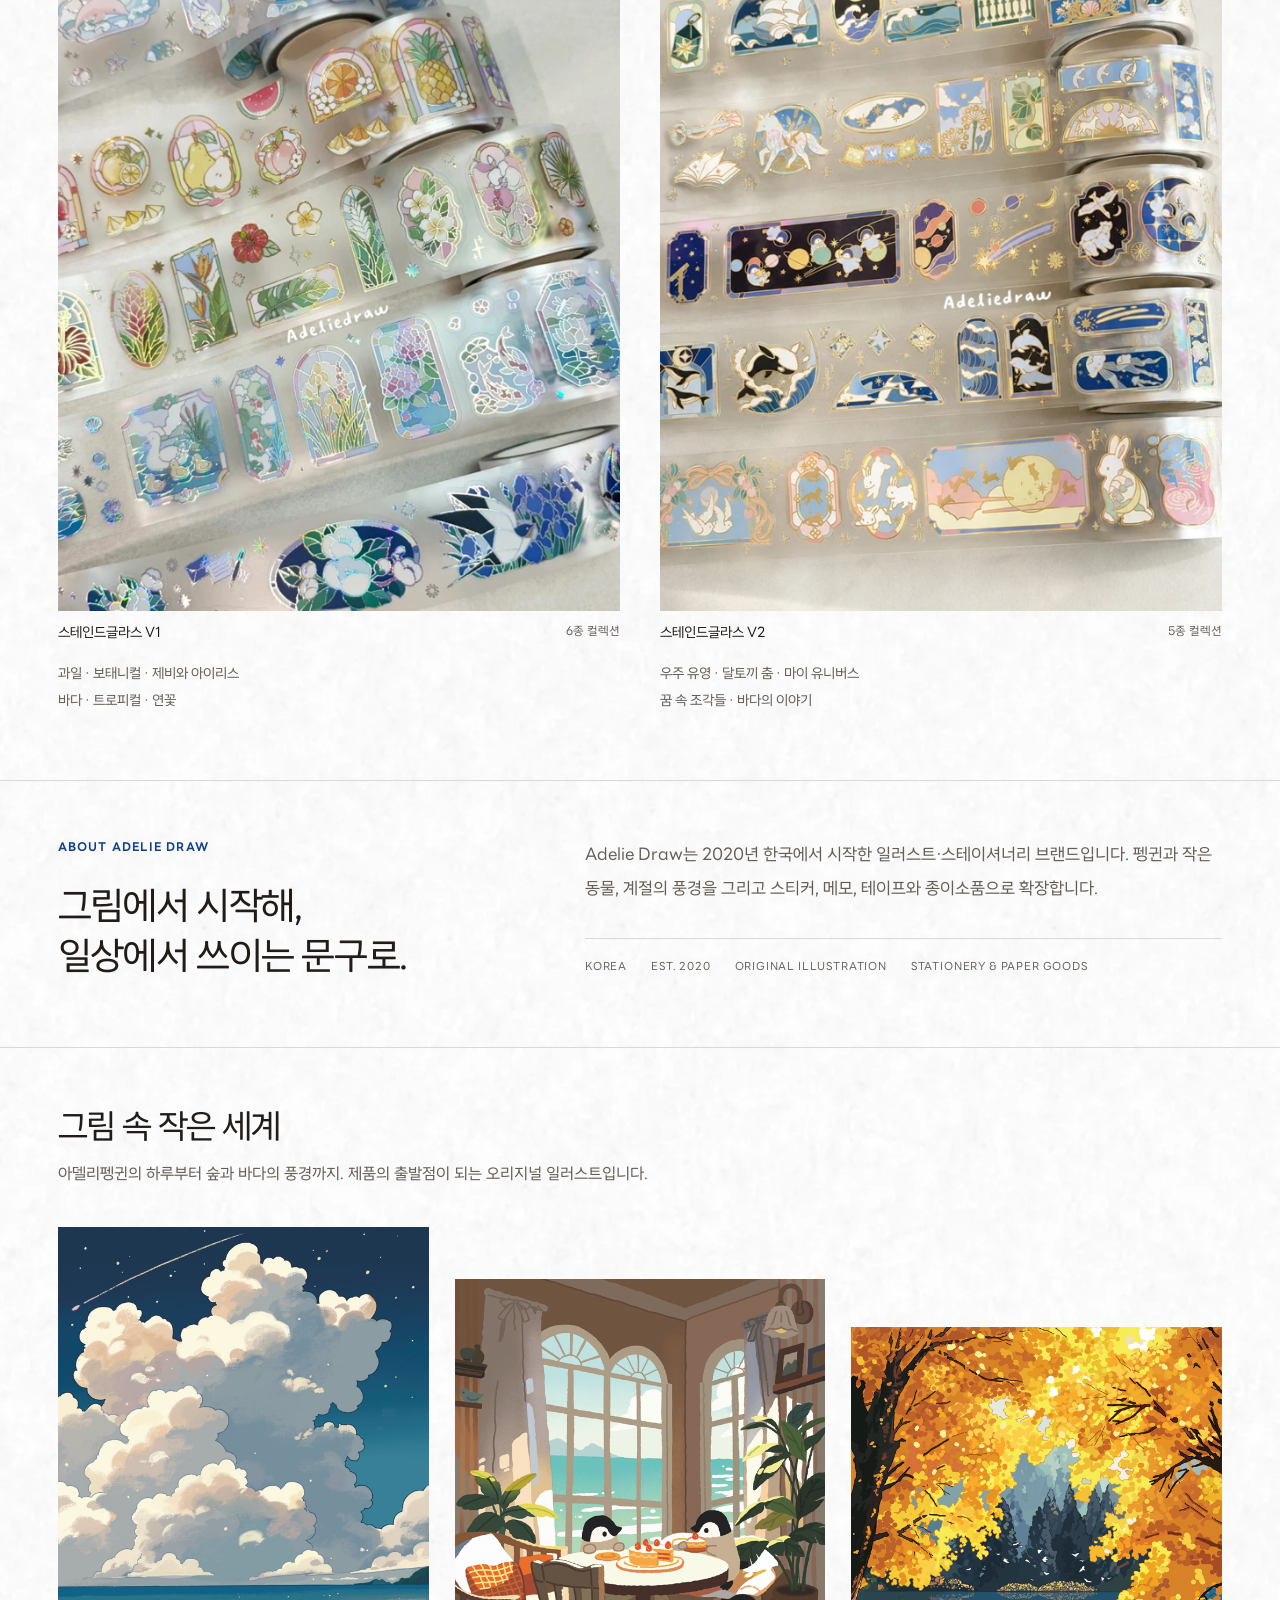
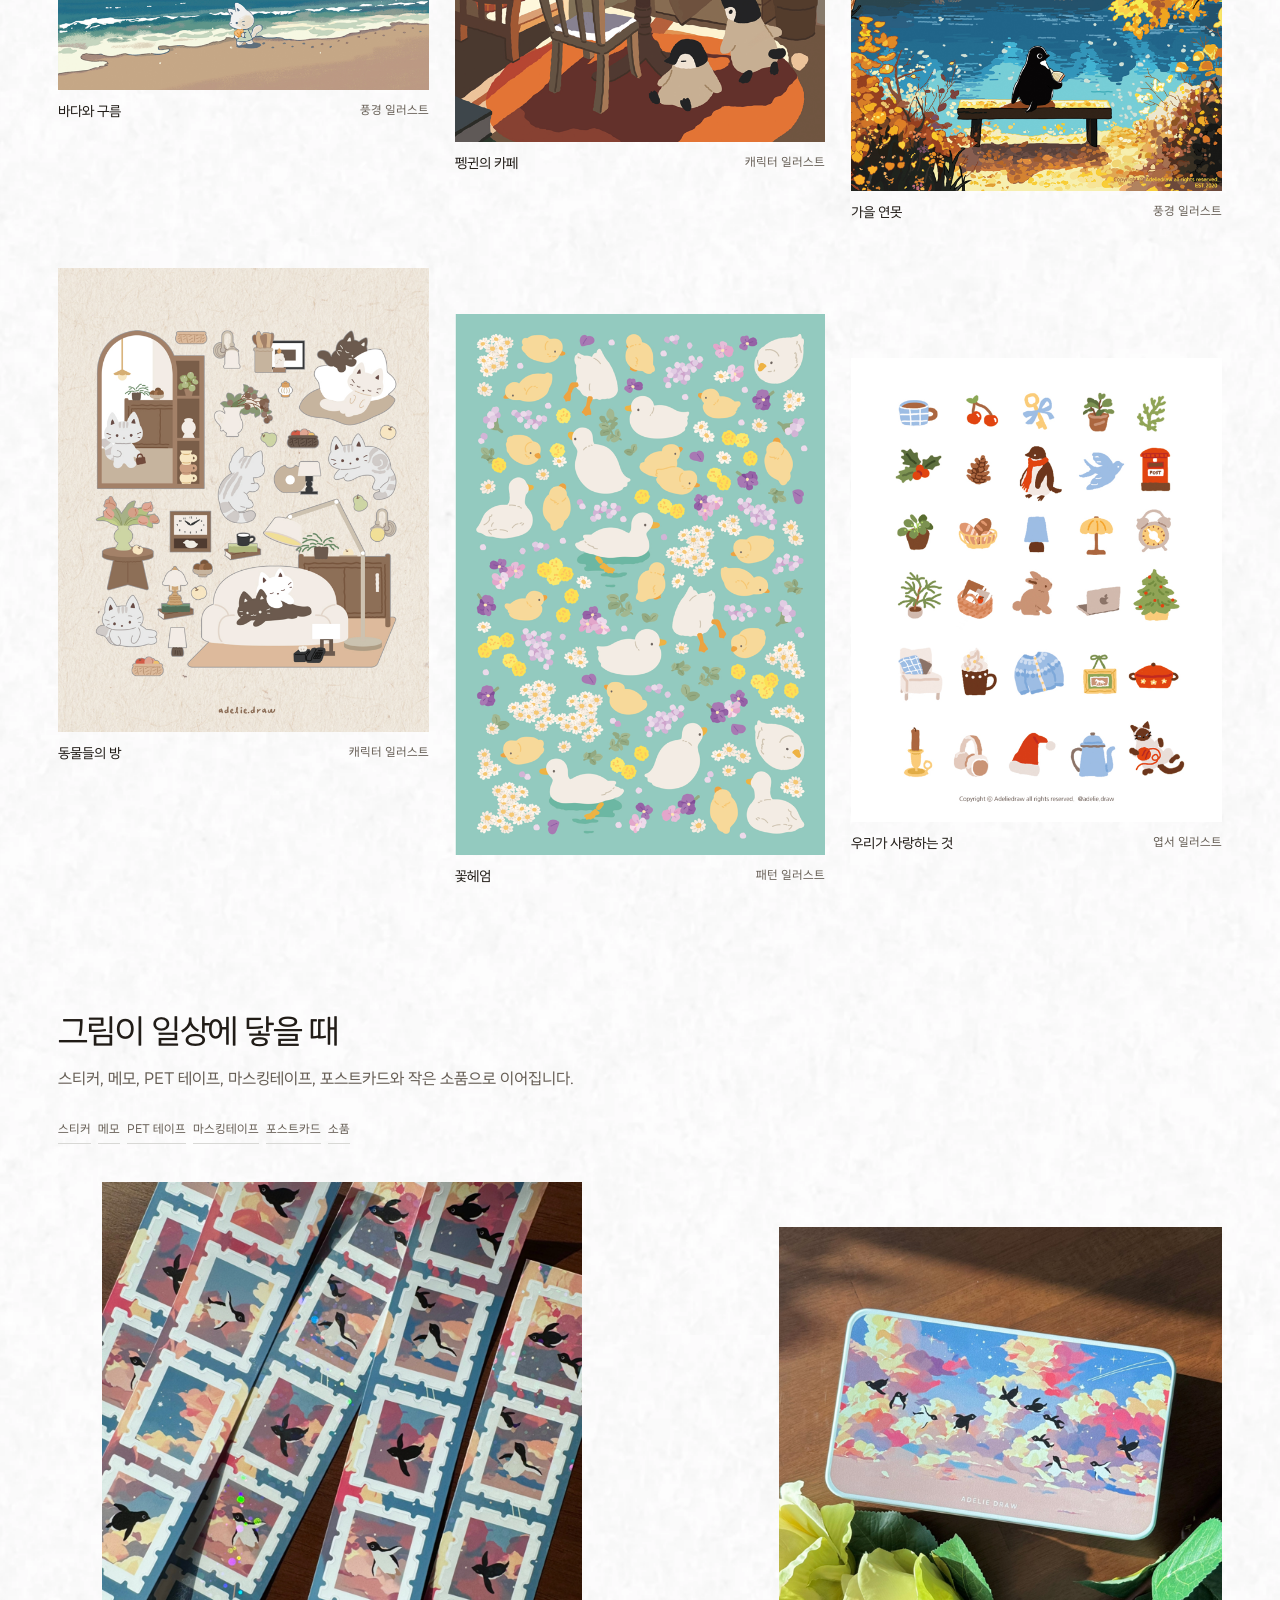
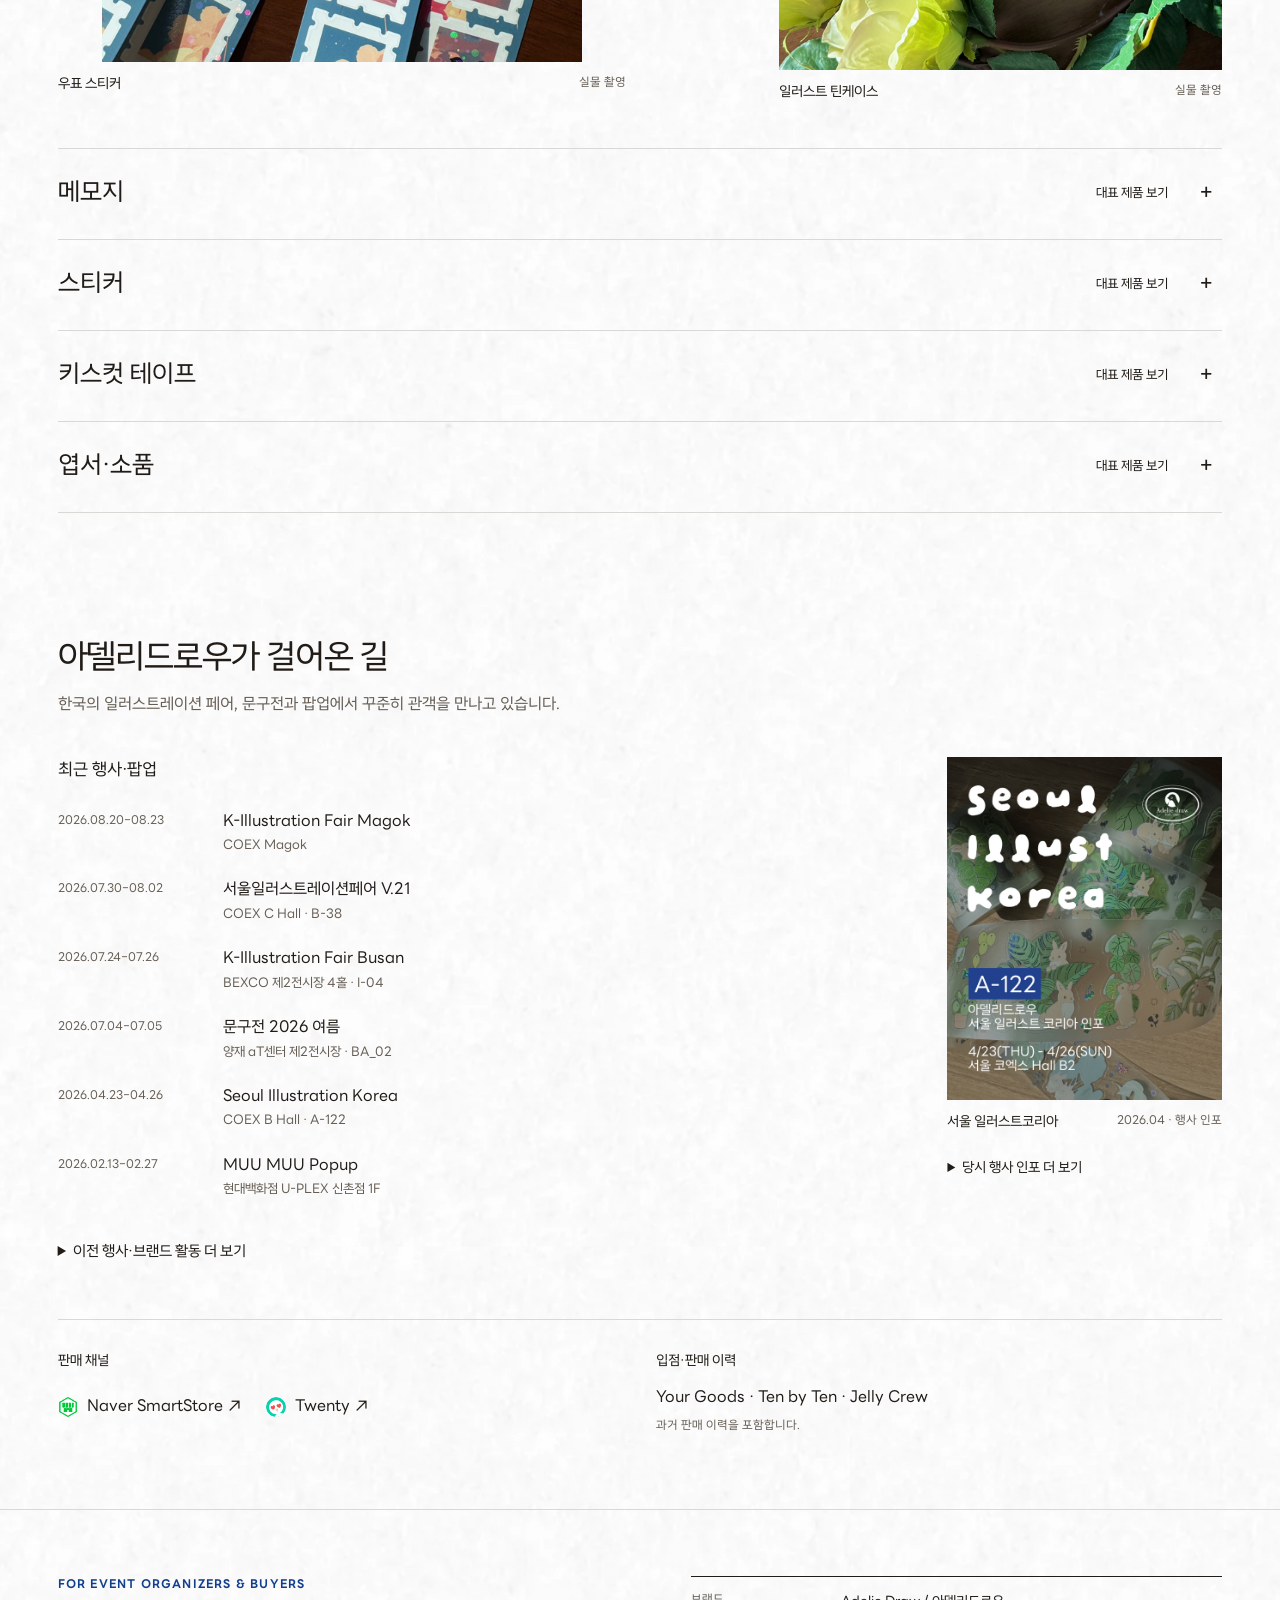
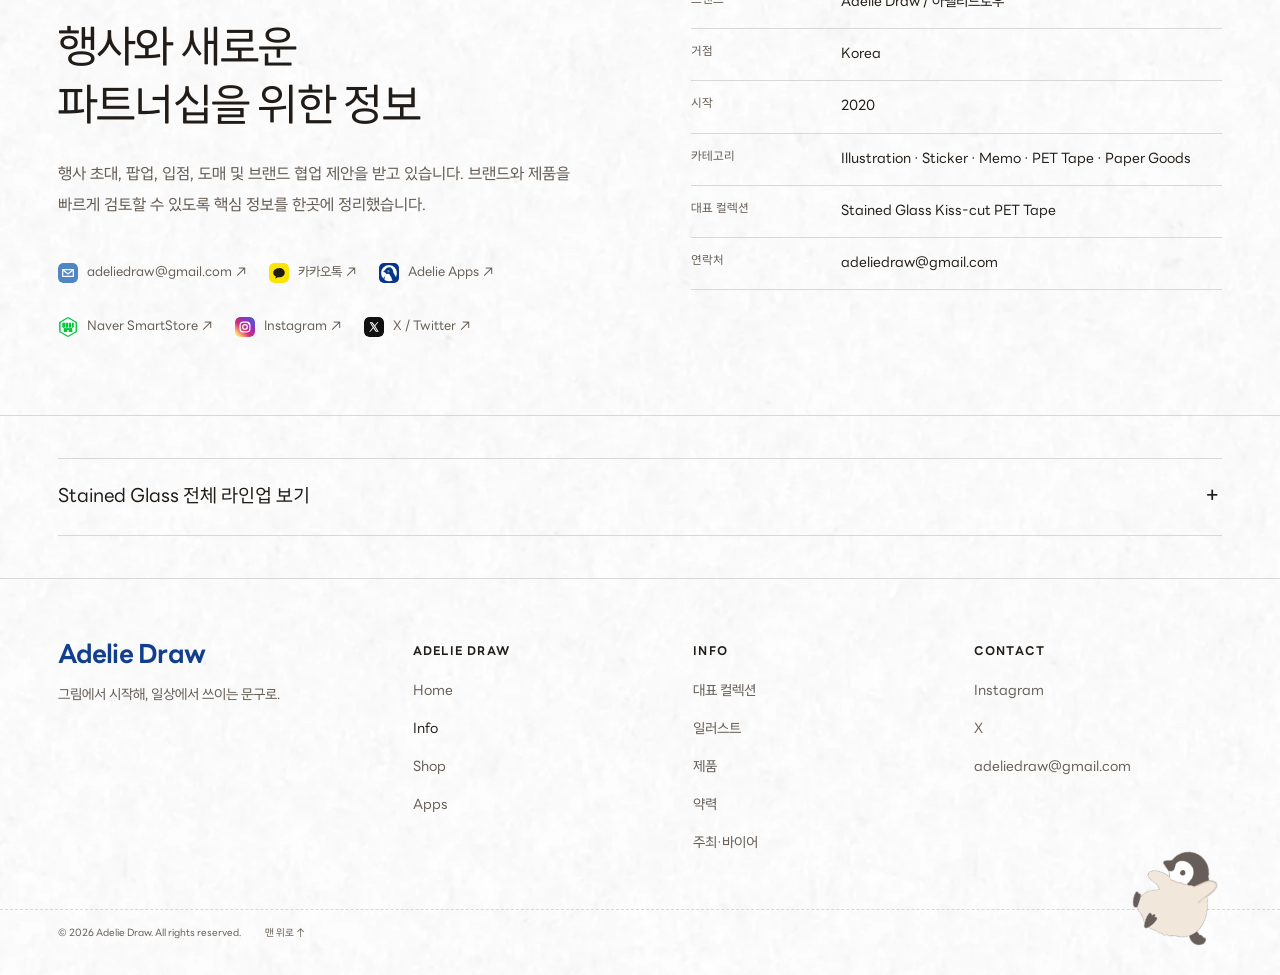
==== commit 3605bf3e: "feat(info): adopt shared Adelie web design - Vendor public/brand/ from adelie-web-design (tokens, LI" ====
--- a/public/index.html
+++ b/public/index.html
@@ -10,9 +10,9 @@
 <link rel="alternate" hreflang="x-default" href="https://info.adeliedraw.com/">
 <meta property="og:site_name" content="Adelie Draw"><meta property="og:title" content="아델리드로우 | Illustration &amp; Stationery"><meta property="og:description" content="오리지널 일러스트에서 시작한 문구와 대표 컬렉션, 행사 이력을 소개합니다."><meta property="og:url" content="https://info.adeliedraw.com/"><meta property="og:image" content="https://info.adeliedraw.com/assets/share-1200-c5800b6f.jpg"><meta property="og:image:width" content="1200"><meta property="og:image:height" content="630"><meta property="og:type" content="website"><meta property="og:locale" content="ko_KR">
 <meta name="twitter:card" content="summary_large_image"><meta name="twitter:title" content="아델리드로우 | Illustration &amp; Stationery"><meta name="twitter:description" content="오리지널 일러스트에서 시작한 문구와 대표 컬렉션, 행사 이력을 소개합니다."><meta name="twitter:image" content="https://info.adeliedraw.com/assets/share-1200-c5800b6f.jpg">
-<link rel="icon" href="assets/logo-640-71a188d0.webp" type="image/webp"><link rel="sitemap" type="application/xml" href="https://info.adeliedraw.com/sitemap.xml"><link rel="stylesheet" href="styles.css"><script src="app.js" defer></script>
+<link rel="icon" href="assets/logo-640-71a188d0.webp" type="image/webp"><link rel="sitemap" type="application/xml" href="https://info.adeliedraw.com/sitemap.xml"><link rel="preload" href="brand/fonts/LINESeedKR-Rg.woff2" as="font" type="font/woff2" crossorigin><link rel="stylesheet" href="brand/adelie-web.css"><link rel="stylesheet" href="styles.css"><script src="brand/adelie-web.js" defer></script><script src="app.js" defer></script>
 <script type="application/ld+json">{"@context": "https://schema.org", "@type": "Organization", "name": "Adelie Draw", "alternateName": "アデリードロー", "url": "https://info.adeliedraw.com/", "email": "mailto:adeliedraw@gmail.com", "foundingDate": "2020", "sameAs": ["https://www.instagram.com/adelie.draw/", "https://x.com/canvaswitch_", "https://smartstore.naver.com/adeliedraw", "https://twenty.style/profile/canvaswitch"]}</script></head>
-<body><a class="skip" href="#main">본문으로 건너뛰기</a>
+<body><a class="skip" href="#main">본문으로 건너뛰기</a><nav class="ad-brandbar" aria-label="Adelie Draw"><div class="ad-brandbar__inner"><ul class="ad-brandbar__list"><li><a class="ad-brandbar__tab ad-brandbar__home" href="https://adeliedraw.com/">Adelie Draw</a></li><li><a class="ad-brandbar__tab" href="https://info.adeliedraw.com/" aria-current="page">Info</a></li><li><a class="ad-brandbar__tab" href="https://shop.adeliedraw.com/">Shop</a></li><li><a class="ad-brandbar__tab" href="https://app.adeliedraw.com/">Apps</a></li></ul></div></nav>
 <header class="header"><a class="brand" href="#top" aria-label="아델리드로우 처음으로"><img src="assets/logo-960-53f19fd9.webp" srcset="assets/logo-640-71a188d0.webp 640w, assets/logo-960-53f19fd9.webp 960w" sizes="(max-width: 639px) 92vw, (max-width: 1023px) 45vw, 32vw" width="960" height="192" alt="Adelie Draw" loading="lazy" decoding="async"></a><button class="menu-toggle" type="button" aria-expanded="false" aria-controls="navigation">메뉴 <span aria-hidden="true">＋</span></button><nav id="navigation" aria-label="Main"><a href="#signature">대표 컬렉션</a><a href="#works">일러스트</a><a href="#products">제품</a><a href="#exhibitions">약력</a><a href="#organizers">주최·바이어 <span aria-hidden="true">↗</span></a><div class="lang-switch" aria-label="Language"><a href="ja/" lang="ja" hreflang="ja">JP</a><a href="./" lang="ko" hreflang="ko" aria-current="page">KR</a><a href="en/" lang="en" hreflang="en">EN</a></div></nav></header>
 <main id="main">
 <section class="hero wrap" id="top" aria-labelledby="brand-title"><div class="hero-copy"><p class="eyebrow">Adelie Draw · EST. 2020 · Illustration & Stationery · Korea</p><h1 id="brand-title"><span>마음에 담긴 장면을</span> <span>가장 아름다운 모습으로.</span></h1><p class="intro">감정을 따라 그려지는 선과 작은 동물들의 장면으로 일상 속 다정한 순간을 그립니다. 아델리 펭귄을 비롯한 동물, 계절의 풍경, 식물과 음식처럼 오래 곁에 두고 싶은 장면을 일러스트와 문구로 만듭니다.</p><div class="hero-actions"><a class="text-link" href="#signature">대표 컬렉션 보기 <span aria-hidden="true">↓</span></a><a class="quiet-link" href="#organizers">행사·입점 문의 <span aria-hidden="true">↗</span></a></div></div><figure class="hero-art"><img src="assets/hero-1299-640f50bb.webp" srcset="assets/hero-640-02fce27b.webp 640w, assets/hero-1299-640f50bb.webp 1299w" sizes="(max-width: 767px) 92vw, 58vw" width="1299" height="974" alt="햇살이 드는 카페에서 케이크를 나누는 아델리펭귄들" fetchpriority="high" decoding="async"></figure></section>
@@ -24,6 +24,6 @@
 <section class="section wrap exhibitions" id="exhibitions" aria-labelledby="events-title"><div class="section-heading"><h2 id="events-title">아델리드로우가 걸어온 길</h2><p>한국의 일러스트레이션 페어, 문구전과 팝업에서 꾸준히 관객을 만나고 있습니다.</p></div><div class="event-layout"><div><h3 class="history-heading">최근 행사·팝업</h3><ol class="event-list"><li><span class="event-date">2026.08.20–08.23</span><span>K-Illustration Fair Magok</span><span class="event-place">COEX Magok</span></li><li><span class="event-date">2026.07.30–08.02</span><span>서울일러스트레이션페어 V.21</span><span class="event-place">COEX C Hall · B-38</span></li><li><span class="event-date">2026.07.24–07.26</span><span>K-Illustration Fair Busan</span><span class="event-place">BEXCO 제2전시장 4홀 · I-04</span></li><li><span class="event-date">2026.07.04–07.05</span><span>문구전 2026 여름</span><span class="event-place">양재 aT센터 제2전시장 · BA_02</span></li><li><span class="event-date">2026.04.23–04.26</span><span>Seoul Illustration Korea</span><span class="event-place">COEX B Hall · A-122</span></li><li><span class="event-date">2026.02.13–02.27</span><span>MUU MUU Popup</span><span class="event-place">현대백화점 U-PLEX 신촌점 1F</span></li></ol><details class="history-details"><summary>이전 행사·브랜드 활동 더 보기</summary><h3 class="history-heading">이전 행사</h3><ol class="event-list"><li><span class="event-date">2025.12.25–12.28</span><span>서울일러스트레이션페어</span><span class="event-place">COEX C Hall · D35</span></li><li><span class="event-date">2023.08</span><span>모닝글로리 일러스트 페어</span><span class="event-place">서울 마포 모닝글로리 빌딩</span></li><li><span class="event-date">2022.12.22–12.25</span><span>서울일러스트레이션페어</span><span class="event-place">COEX · G30</span></li></ol><h3 class="history-heading">브랜드·협업·제품 활동</h3><ol class="event-list activity-list"><li><span class="event-date">2026.09</span><div><h4>스테인드글라스 키스컷 V2 공개</h4><p>우주 유영 · 달토끼 춤 · 마이 유니버스 · 꿈 속 조각들 · 바다의 이야기, 5종을 온라인 마켓에서 선보였습니다.</p><a class="history-source" href="https://twenty.style/m/canvaswitch/SkSJc16" target="_blank" rel="noopener noreferrer">기록 보기 ↗</a></div></li><li><span class="event-date">2023.08</span><div><h4>하반기 온라인 마켓</h4><p>8월 15–20일, 신작 스티커를 포함한 온라인 마켓을 공지했습니다.</p></div></li><li><span class="event-date">2023.07</span><div><h4>서일페 판매 제품 온라인 미니마켓</h4><p>7월 13–16일, 서일페에서 판매한 신작과 기존 제품을 온라인으로 소개했습니다.</p></div></li><li><span class="event-date">2023.06</span><div><h4>몽몽스베쮸 × 아델리드로우</h4><p>6월 5일 오픈하는 콜라보 마켓을 공지했습니다.</p></div></li><li><span class="event-date">2023.03</span><div><h4>봄 문구 온라인 전개</h4><p>스마트스토어 봄 신상품 입고와 트웬티 3월 마켓을 통해 동물·꽃 소재의 스티커와 메모지를 소개했습니다.</p></div></li><li><span class="event-date">2022.02</span><div><h4>젤리크루 판매 이력</h4><p>북극여우 씰스티커 판매 및 구매 후기가 남아 있습니다.</p><a class="history-source" href="https://jellycrew.cafe24.com/article/review/4/76560/" target="_blank" rel="noopener noreferrer">기록 보기 ↗</a></div></li><li><span class="event-date">2020</span><div><h4>아델리드로우 시작</h4><p>아델리펭귄과 동물, 계절의 풍경을 문구로 옮기는 일러스트 브랜드.</p></div></li></ol></details></div><div class="event-archive"><figure class=""><a class="image-link" href="assets/event-cover-1080-634f0aa9.webp" data-lightbox aria-label="서울 일러스트코리아"><span class="sr-only">서울 일러스트코리아</span><img src="assets/event-cover-1080-634f0aa9.webp" srcset="assets/event-cover-640-fd67e6a9.webp 640w, assets/event-cover-1080-634f0aa9.webp 1080w" sizes="(max-width: 639px) 92vw, (max-width: 1023px) 45vw, 32vw" width="1080" height="1350" alt="서울 일러스트코리아" loading="lazy" decoding="async"></a><figcaption><span>서울 일러스트코리아</span><span class="caption-detail">2026.04 · 행사 인포</span></figcaption></figure><details><summary>당시 행사 인포 더 보기</summary><div class="event-more"><figure class=""><a class="image-link" href="assets/event-stickers-1080-a33dadfe.webp" data-lightbox aria-label="스티커 라인업"><span class="sr-only">스티커 라인업</span><img src="assets/event-stickers-1080-a33dadfe.webp" srcset="assets/event-stickers-640-e7e2124e.webp 640w, assets/event-stickers-1080-a33dadfe.webp 1080w" sizes="(max-width: 639px) 92vw, (max-width: 1023px) 45vw, 32vw" width="1080" height="1350" alt="스티커 라인업" loading="lazy" decoding="async"></a><figcaption><span>스티커 라인업</span><span class="caption-detail">2026.04 행사 자료</span></figcaption></figure><figure class=""><a class="image-link" href="assets/event-paper-1080-79a194af.webp" data-lightbox aria-label="엽서와 소품"><span class="sr-only">엽서와 소품</span><img src="assets/event-paper-1080-79a194af.webp" srcset="assets/event-paper-640-d6657f07.webp 640w, assets/event-paper-1080-79a194af.webp 1080w" sizes="(max-width: 639px) 92vw, (max-width: 1023px) 45vw, 32vw" width="1080" height="1350" alt="엽서와 소품" loading="lazy" decoding="async"></a><figcaption><span>엽서와 소품</span><span class="caption-detail">2026.04 행사 자료</span></figcaption></figure></div></details></div></div><div class="channels" id="stockists"><div><h3>판매 채널</h3><a href="https://smartstore.naver.com/adeliedraw" target="_blank" rel="noopener noreferrer">Naver SmartStore ↗</a><a href="https://twenty.style/profile/canvaswitch" target="_blank" rel="noopener noreferrer">Twenty ↗</a></div><div><h3>입점·판매 이력</h3><p>Your Goods · Ten by Ten · Jelly Crew</p><span class="note">과거 판매 이력을 포함합니다.</span></div></div></section>
 <section class="organizer wrap" id="organizers" aria-labelledby="organizer-title"><div class="organizer-copy"><p class="eyebrow">FOR EVENT ORGANIZERS & BUYERS</p><h2 id="organizer-title">행사와 새로운 파트너십을 위한 정보</h2><p>행사 초대, 팝업, 입점, 도매 및 브랜드 협업 제안을 받고 있습니다. 브랜드와 제품을 빠르게 검토할 수 있도록 핵심 정보를 한곳에 정리했습니다.</p><div class="organizer-actions"><a class="quiet-link" href="mailto:adeliedraw@gmail.com">adeliedraw@gmail.com ↗</a><a class="quiet-link" href="https://open.kakao.com/o/sC38OMbd" target="_blank" rel="noopener noreferrer">카카오톡 ↗</a><a class="quiet-link" href="https://app.adeliedraw.com/" target="_blank" rel="noopener noreferrer">Adelie Apps ↗</a><a class="quiet-link" href="https://smartstore.naver.com/adeliedraw" target="_blank" rel="noopener noreferrer">Naver SmartStore ↗</a><a class="quiet-link" href="https://www.instagram.com/adelie.draw/" target="_blank" rel="noopener noreferrer">Instagram ↗</a><a class="quiet-link" href="https://x.com/canvaswitch_" target="_blank" rel="noopener noreferrer">X / Twitter ↗</a></div></div><dl class="organizer-facts"><div><dt>브랜드</dt><dd>Adelie Draw / 아델리드로우</dd></div><div><dt>거점</dt><dd>Korea</dd></div><div><dt>시작</dt><dd>2020</dd></div><div><dt>카테고리</dt><dd>Illustration · Sticker · Memo · PET Tape · Paper Goods</dd></div><div><dt>대표 컬렉션</dt><dd>Stained Glass Kiss-cut PET Tape</dd></div><div><dt>연락처</dt><dd>adeliedraw@gmail.com</dd></div></dl></section>
 <section class="archive wrap" id="archive"><details class="archive-details"><summary><span>Stained Glass 전체 라인업 보기</span><span aria-hidden="true">＋</span></summary><p class="archive-note">V1 6종과 V2 5종의 대표 조각을 자세히 볼 수 있습니다.</p><section class="glass-window glass-v1" id="series-v1" aria-labelledby="v1-title"><div class="wrap"><div class="glass-head"><p class="eyebrow">첫 번째 버전 · Stained Glass V1</p><h2 id="v1-title">낮의 창</h2><p class="glass-lead">과일과 바다, 연꽃과 트로피컬, 제비와 아이리스, 보태니컬. 햇빛 아래의 장면을 여섯 개의 창에 담았습니다.</p></div><div class="works"><article class="work"><div class="work-pieces"><a class="piece" style="--w:310;--h:433" href="assets/kisscut/kc_0014-01-50399f9a.webp" data-lightbox data-caption="과일 · Stained Glass V1 · 01/13" data-theme="light" data-width="310" aria-label="과일 · Stained Glass V1 · 01/13 크게 보기"><img src="assets/kisscut/kc_0014-01-50399f9a.webp" width="310" height="433" alt="과일" loading="lazy" decoding="async"></a><a class="piece" style="--w:287;--h:431" href="assets/kisscut/kc_0014-09-021bf2a0.webp" data-lightbox data-caption="과일 · Stained Glass V1 · 09/13" data-theme="light" data-width="287" aria-label="과일 · Stained Glass V1 · 09/13 크게 보기"><img src="assets/kisscut/kc_0014-09-021bf2a0.webp" width="287" height="431" alt="과일" loading="lazy" decoding="async"></a><a class="piece" style="--w:334;--h:430" href="assets/kisscut/kc_0014-11-56caccda.webp" data-lightbox data-caption="과일 · Stained Glass V1 · 11/13" data-theme="light" data-width="334" aria-label="과일 · Stained Glass V1 · 11/13 크게 보기"><img src="assets/kisscut/kc_0014-11-56caccda.webp" width="334" height="430" alt="과일" loading="lazy" decoding="async"></a></div><h3>과일</h3><p>창틀 안에서 익어가는 여름 과일</p></article><article class="work"><div class="work-pieces"><a class="piece" style="--w:271;--h:434" href="assets/kisscut/kc_0015-02-289e00f9.webp" data-lightbox data-caption="바다 · Stained Glass V1 · 02/19" data-theme="light" data-width="271" aria-label="바다 · Stained Glass V1 · 02/19 크게 보기"><img src="assets/kisscut/kc_0015-02-289e00f9.webp" width="271" height="434" alt="바다" loading="lazy" decoding="async"></a><a class="piece" style="--w:339;--h:330" href="assets/kisscut/kc_0015-05-2c74c262.webp" data-lightbox data-caption="바다 · Stained Glass V1 · 05/19" data-theme="light" data-width="339" aria-label="바다 · Stained Glass V1 · 05/19 크게 보기"><img src="assets/kisscut/kc_0015-05-2c74c262.webp" width="339" height="330" alt="바다" loading="lazy" decoding="async"></a><a class="piece" style="--w:285;--h:290" href="assets/kisscut/kc_0015-16-d7dd3a4d.webp" data-lightbox data-caption="바다 · Stained Glass V1 · 16/19" data-theme="light" data-width="285" aria-label="바다 · Stained Glass V1 · 16/19 크게 보기"><img src="assets/kisscut/kc_0015-16-d7dd3a4d.webp" width="285" height="290" alt="바다" loading="lazy" decoding="async"></a></div><h3>바다</h3><p>범고래와 바다거북, 부서지는 파도</p></article><article class="work"><div class="work-pieces"><a class="piece" style="--w:276;--h:436" href="assets/kisscut/kc_0016-01-1fa758cc.webp" data-lightbox data-caption="연꽃 · Stained Glass V1 · 01/16" data-theme="light" data-width="276" aria-label="연꽃 · Stained Glass V1 · 01/16 크게 보기"><img src="assets/kisscut/kc_0016-01-1fa758cc.webp" width="276" height="436" alt="연꽃" loading="lazy" decoding="async"></a><a class="piece" style="--w:443;--h:434" href="assets/kisscut/kc_0016-08-ddae94f2.webp" data-lightbox data-caption="연꽃 · Stained Glass V1 · 08/16" data-theme="light" data-width="443" aria-label="연꽃 · Stained Glass V1 · 08/16 크게 보기"><img src="assets/kisscut/kc_0016-08-ddae94f2.webp" width="443" height="434" alt="연꽃" loading="lazy" decoding="async"></a><a class="piece" style="--w:284;--h:317" href="assets/kisscut/kc_0016-13-b31a1357.webp" data-lightbox data-caption="연꽃 · Stained Glass V1 · 13/16" data-theme="light" data-width="284" aria-label="연꽃 · Stained Glass V1 · 13/16 크게 보기"><img src="assets/kisscut/kc_0016-13-b31a1357.webp" width="284" height="317" alt="연꽃" loading="lazy" decoding="async"></a></div><h3>연꽃</h3><p>연못 위의 연꽃, 오리 가족과 비단잉어</p></article><article class="work"><div class="work-pieces"><a class="piece" style="--w:279;--h:433" href="assets/kisscut/kc_0017-01-9a5a2761.webp" data-lightbox data-caption="트로피컬 · Stained Glass V1 · 01/16" data-theme="light" data-width="279" aria-label="트로피컬 · Stained Glass V1 · 01/16 크게 보기"><img src="assets/kisscut/kc_0017-01-9a5a2761.webp" width="279" height="433" alt="트로피컬" loading="lazy" decoding="async"></a><a class="piece" style="--w:264;--h:433" href="assets/kisscut/kc_0017-03-6ba9de5d.webp" data-lightbox data-caption="트로피컬 · Stained Glass V1 · 03/16" data-theme="light" data-width="264" aria-label="트로피컬 · Stained Glass V1 · 03/16 크게 보기"><img src="assets/kisscut/kc_0017-03-6ba9de5d.webp" width="264" height="433" alt="트로피컬" loading="lazy" decoding="async"></a><a class="piece" style="--w:283;--h:338" href="assets/kisscut/kc_0017-11-ce801803.webp" data-lightbox data-caption="트로피컬 · Stained Glass V1 · 11/16" data-theme="light" data-width="283" aria-label="트로피컬 · Stained Glass V1 · 11/16 크게 보기"><img src="assets/kisscut/kc_0017-11-ce801803.webp" width="283" height="338" alt="트로피컬" loading="lazy" decoding="async"></a></div><h3>트로피컬</h3><p>히비스커스와 극락조화, 야자잎</p></article><article class="work"><div class="work-pieces"><a class="piece" style="--w:312;--h:293" href="assets/kisscut/kc_0018-02-4c1d57bf.webp" data-lightbox data-caption="제비와 아이리스 · Stained Glass V1 · 02/8" data-theme="light" data-width="312" aria-label="제비와 아이리스 · Stained Glass V1 · 02/8 크게 보기"><img src="assets/kisscut/kc_0018-02-4c1d57bf.webp" width="312" height="293" alt="제비와 아이리스" loading="lazy" decoding="async"></a><a class="piece" style="--w:530;--h:318" href="assets/kisscut/kc_0018-06-b0c9c9f0.webp" data-lightbox data-caption="제비와 아이리스 · Stained Glass V1 · 06/8" data-theme="light" data-width="530" aria-label="제비와 아이리스 · Stained Glass V1 · 06/8 크게 보기"><img src="assets/kisscut/kc_0018-06-b0c9c9f0.webp" width="530" height="318" alt="제비와 아이리스" loading="lazy" decoding="async"></a><a class="piece" style="--w:309;--h:312" href="assets/kisscut/kc_0018-08-126d2611.webp" data-lightbox data-caption="제비와 아이리스 · Stained Glass V1 · 08/8" data-theme="light" data-width="309" aria-label="제비와 아이리스 · Stained Glass V1 · 08/8 크게 보기"><img src="assets/kisscut/kc_0018-08-126d2611.webp" width="309" height="312" alt="제비와 아이리스" loading="lazy" decoding="async"></a></div><h3>제비와 아이리스</h3><p>아이리스 사이를 나는 제비와 흰 꽃</p></article><article class="work"><div class="work-pieces"><a class="piece" style="--w:315;--h:437" href="assets/kisscut/kc_0019-02-9e3119fe.webp" data-lightbox data-caption="보태니컬 · Stained Glass V1 · 02/11" data-theme="light" data-width="315" aria-label="보태니컬 · Stained Glass V1 · 02/11 크게 보기"><img src="assets/kisscut/kc_0019-02-9e3119fe.webp" width="315" height="437" alt="보태니컬" loading="lazy" decoding="async"></a><a class="piece" style="--w:246;--h:438" href="assets/kisscut/kc_0019-06-dce5941b.webp" data-lightbox data-caption="보태니컬 · Stained Glass V1 · 06/11" data-theme="light" data-width="246" aria-label="보태니컬 · Stained Glass V1 · 06/11 크게 보기"><img src="assets/kisscut/kc_0019-06-dce5941b.webp" width="246" height="438" alt="보태니컬" loading="lazy" decoding="async"></a><a class="piece" style="--w:280;--h:439" href="assets/kisscut/kc_0019-11-af9c29ba.webp" data-lightbox data-caption="보태니컬 · Stained Glass V1 · 11/11" data-theme="light" data-width="280" aria-label="보태니컬 · Stained Glass V1 · 11/11 크게 보기"><img src="assets/kisscut/kc_0019-11-af9c29ba.webp" width="280" height="439" alt="보태니컬" loading="lazy" decoding="async"></a></div><h3>보태니컬</h3><p>작약과 등나무, 은방울꽃 사이의 작은 새</p></article></div><div class="glass-foot"><p class="glass-status">조각을 누르면 크게 볼 수 있어요.</p><a class="text-link" href="#collection-v1">Stained Glass V1 실물 테이프 보기 <span aria-hidden="true">↑</span></a></div></div></section><section class="glass-window glass-v2" id="series-v2" aria-labelledby="v2-title"><div class="wrap"><div class="glass-head"><p class="eyebrow">두 번째 버전 · Stained Glass V2</p><h2 id="v2-title">밤의 창</h2><p class="glass-lead">바다의 이야기, 꿈 속 조각들, 마이 유니버스, 우주 유영, 달토끼 춤. 밤바다에서 우주까지 이어지는 다섯 개의 창입니다.</p></div><div class="works"><article class="work"><div class="work-pieces"><a class="piece" style="--w:554;--h:439" href="assets/kisscut/kc_0020-02-09dc17ef.webp" data-lightbox data-caption="바다의 이야기 · Stained Glass V2 · 02/9" data-theme="dark" data-width="554" aria-label="바다의 이야기 · Stained Glass V2 · 02/9 크게 보기"><img src="assets/kisscut/kc_0020-02-09dc17ef.webp" width="554" height="439" alt="바다의 이야기" loading="lazy" decoding="async"></a><a class="piece" style="--w:356;--h:439" href="assets/kisscut/kc_0020-06-a4e4c7ae.webp" data-lightbox data-caption="바다의 이야기 · Stained Glass V2 · 06/9" data-theme="dark" data-width="356" aria-label="바다의 이야기 · Stained Glass V2 · 06/9 크게 보기"><img src="assets/kisscut/kc_0020-06-a4e4c7ae.webp" width="356" height="439" alt="바다의 이야기" loading="lazy" decoding="async"></a><a class="piece" style="--w:331;--h:439" href="assets/kisscut/kc_0020-03-79cfa67b.webp" data-lightbox data-caption="바다의 이야기 · Stained Glass V2 · 03/9" data-theme="dark" data-width="331" aria-label="바다의 이야기 · Stained Glass V2 · 03/9 크게 보기"><img src="assets/kisscut/kc_0020-03-79cfa67b.webp" width="331" height="439" alt="바다의 이야기" loading="lazy" decoding="async"></a></div><h3>바다의 이야기</h3><p>밤바다의 범선, 등대와 달</p></article><article class="work"><div class="work-pieces"><a class="piece" style="--w:441;--h:410" href="assets/kisscut/kc_0021-03-f2b33054.webp" data-lightbox data-caption="꿈 속 조각들 · Stained Glass V2 · 03/10" data-theme="dark" data-width="441" aria-label="꿈 속 조각들 · Stained Glass V2 · 03/10 크게 보기"><img src="assets/kisscut/kc_0021-03-f2b33054.webp" width="441" height="410" alt="꿈 속 조각들" loading="lazy" decoding="async"></a><a class="piece" style="--w:354;--h:437" href="assets/kisscut/kc_0021-06-ff43df4a.webp" data-lightbox data-caption="꿈 속 조각들 · Stained Glass V2 · 06/10" data-theme="dark" data-width="354" aria-label="꿈 속 조각들 · Stained Glass V2 · 06/10 크게 보기"><img src="assets/kisscut/kc_0021-06-ff43df4a.webp" width="354" height="437" alt="꿈 속 조각들" loading="lazy" decoding="async"></a><a class="piece" style="--w:380;--h:253" href="assets/kisscut/kc_0021-02-d07c978e.webp" data-lightbox data-caption="꿈 속 조각들 · Stained Glass V2 · 02/10" data-theme="dark" data-width="380" aria-label="꿈 속 조각들 · Stained Glass V2 · 02/10 크게 보기"><img src="assets/kisscut/kc_0021-02-d07c978e.webp" width="380" height="253" alt="꿈 속 조각들" loading="lazy" decoding="async"></a></div><h3>꿈 속 조각들</h3><p>펼쳐진 책과 흰 여우, 민들레 창</p></article><article class="work"><div class="work-pieces"><a class="piece" style="--w:988;--h:439" href="assets/kisscut/kc_0022-02-1d4cfe87.webp" data-lightbox data-caption="마이 유니버스 · Stained Glass V2 · 02/11" data-theme="dark" data-width="988" aria-label="마이 유니버스 · Stained Glass V2 · 02/11 크게 보기"><img src="assets/kisscut/kc_0022-02-1d4cfe87.webp" width="988" height="439" alt="마이 유니버스" loading="lazy" decoding="async"></a><a class="piece" style="--w:405;--h:407" href="assets/kisscut/kc_0022-11-a66e28cf.webp" data-lightbox data-caption="마이 유니버스 · Stained Glass V2 · 11/11" data-theme="dark" data-width="405" aria-label="마이 유니버스 · Stained Glass V2 · 11/11 크게 보기"><img src="assets/kisscut/kc_0022-11-a66e28cf.webp" width="405" height="407" alt="마이 유니버스" loading="lazy" decoding="async"></a><a class="piece" style="--w:274;--h:439" href="assets/kisscut/kc_0022-03-01b64959.webp" data-lightbox data-caption="마이 유니버스 · Stained Glass V2 · 03/11" data-theme="dark" data-width="274" aria-label="마이 유니버스 · Stained Glass V2 · 03/11 크게 보기"><img src="assets/kisscut/kc_0022-03-01b64959.webp" width="274" height="439" alt="마이 유니버스" loading="lazy" decoding="async"></a></div><h3>마이 유니버스</h3><p>행성 사이를 떠다니는 펭귄들</p></article><article class="work"><div class="work-pieces"><a class="piece" style="--w:417;--h:417" href="assets/kisscut/kc_0023-01-8949f271.webp" data-lightbox data-caption="우주 유영 · Stained Glass V2 · 01/11" data-theme="dark" data-width="417" aria-label="우주 유영 · Stained Glass V2 · 01/11 크게 보기"><img src="assets/kisscut/kc_0023-01-8949f271.webp" width="417" height="417" alt="우주 유영" loading="lazy" decoding="async"></a><a class="piece" style="--w:467;--h:434" href="assets/kisscut/kc_0023-02-1e6c7aed.webp" data-lightbox data-caption="우주 유영 · Stained Glass V2 · 02/11" data-theme="dark" data-width="467" aria-label="우주 유영 · Stained Glass V2 · 02/11 크게 보기"><img src="assets/kisscut/kc_0023-02-1e6c7aed.webp" width="467" height="434" alt="우주 유영" loading="lazy" decoding="async"></a><a class="piece" style="--w:289;--h:440" href="assets/kisscut/kc_0023-08-27d0b217.webp" data-lightbox data-caption="우주 유영 · Stained Glass V2 · 08/11" data-theme="dark" data-width="289" aria-label="우주 유영 · Stained Glass V2 · 08/11 크게 보기"><img src="assets/kisscut/kc_0023-08-27d0b217.webp" width="289" height="440" alt="우주 유영" loading="lazy" decoding="async"></a></div><h3>우주 유영</h3><p>달빛 아래 헤엄치는 고래와 범고래</p></article><article class="work"><div class="work-pieces"><a class="piece" style="--w:693;--h:438" href="assets/kisscut/kc_0024-01-97859a13.webp" data-lightbox data-caption="달토끼 춤 · Stained Glass V2 · 01/6" data-theme="dark" data-width="693" aria-label="달토끼 춤 · Stained Glass V2 · 01/6 크게 보기"><img src="assets/kisscut/kc_0024-01-97859a13.webp" width="693" height="438" alt="달토끼 춤" loading="lazy" decoding="async"></a><a class="piece" style="--w:370;--h:438" href="assets/kisscut/kc_0024-03-611378e8.webp" data-lightbox data-caption="달토끼 춤 · Stained Glass V2 · 03/6" data-theme="dark" data-width="370" aria-label="달토끼 춤 · Stained Glass V2 · 03/6 크게 보기"><img src="assets/kisscut/kc_0024-03-611378e8.webp" width="370" height="438" alt="달토끼 춤" loading="lazy" decoding="async"></a><a class="piece" style="--w:837;--h:438" href="assets/kisscut/kc_0024-04-d86572e5.webp" data-lightbox data-caption="달토끼 춤 · Stained Glass V2 · 04/6" data-theme="dark" data-width="837" aria-label="달토끼 춤 · Stained Glass V2 · 04/6 크게 보기"><img src="assets/kisscut/kc_0024-04-d86572e5.webp" width="837" height="438" alt="달토끼 춤" loading="lazy" decoding="async"></a></div><h3>달토끼 춤</h3><p>리본과 보름달 아래 춤추는 토끼들</p></article></div><div class="glass-foot"><p class="glass-status">조각을 누르면 크게 볼 수 있어요.</p><a class="text-link" href="#collection-v2">Stained Glass V2 실물 테이프 보기 <span aria-hidden="true">↑</span></a></div></div></section></details></section>
-</main><footer class="footer wrap"><a href="#top" aria-label="아델리드로우 처음으로"><img src="assets/logo-960-53f19fd9.webp" srcset="assets/logo-640-71a188d0.webp 640w, assets/logo-960-53f19fd9.webp 960w" sizes="(max-width: 639px) 92vw, (max-width: 1023px) 45vw, 32vw" width="960" height="192" alt="Adelie Draw" loading="lazy" decoding="async"></a><p>© Adelie Draw. All rights reserved.</p><a href="#top">맨 위로 ↑</a></footer>
+</main><footer class="ad-footer"><div class="ad-footer__inner"><div class="ad-footer__brand"><a class="ad-footer__mark" href="https://adeliedraw.com/">Adelie Draw</a><p>그림에서 시작해, 일상에서 쓰이는 문구로.</p></div><nav class="ad-footer__col" aria-label="Adelie Draw"><p class="ad-footer__label">ADELIE DRAW</p><a href="https://adeliedraw.com/">Home</a><a href="https://info.adeliedraw.com/" aria-current="page">Info</a><a href="https://shop.adeliedraw.com/">Shop</a><a href="https://app.adeliedraw.com/">Apps</a></nav><nav class="ad-footer__col" aria-label="Info"><p class="ad-footer__label">INFO</p><a href="#signature">대표 컬렉션</a><a href="#works">일러스트</a><a href="#products">제품</a><a href="#exhibitions">약력</a><a href="#organizers">주최·바이어</a></nav><div class="ad-footer__col"><p class="ad-footer__label">CONTACT</p><a href="https://www.instagram.com/adelie.draw/" rel="noopener">Instagram</a><a href="https://x.com/canvaswitch_" rel="noopener">X</a><a href="mailto:adeliedraw@gmail.com">adeliedraw@gmail.com</a></div></div><div class="ad-footer__base"><small>© 2026 Adelie Draw. All rights reserved.</small><small><a href="#top">맨 위로 ↑</a></small></div><img class="ad-footer__penguin" src="brand/resting-penguin.webp" width="240" height="240" alt="" loading="lazy" decoding="async"></footer>
 <dialog class="lightbox" aria-labelledby="lightbox-caption"><div class="lightbox-toolbar"><p id="lightbox-caption"></p><button class="lightbox-close" type="button" autofocus>닫기 <span aria-hidden="true">×</span></button></div><img class="lightbox-image" alt=""><p class="lightbox-error" hidden>이미지를 불러오지 못했습니다. 잠시 후 다시 열어주세요.</p></dialog>
 </body></html>
--- a/public/brand/adelie-web.css
+++ b/public/brand/adelie-web.css
@@ -0,0 +1,238 @@
+/*
+ * Adelie Draw web design system — tokens, base and shared components.
+ * Canonical source: adelie-web-design/tokens/adelie-web.css
+ * Vendored into each site as brand/adelie-web.css by tools/sync.py.
+ * Do not edit a vendored copy; edit the canonical file and sync.
+ */
+
+@font-face{font-family:"LINESeedKR";src:url("fonts/LINESeedKR-Rg.woff2") format("woff2");font-weight:400;font-style:normal;font-display:swap}
+@font-face{font-family:"LINESeedKR";src:url("fonts/LINESeedKR-Bd.woff2") format("woff2");font-weight:700;font-style:normal;font-display:swap}
+
+:root{
+  color-scheme:light;
+
+  /* Surfaces: woodfree paper first, warm paper for authored artwork. */
+  --ad-paper:#F8F8F8;
+  --ad-paper-warm:#FAF5EC;
+  --ad-paper-sunken:#EFEFED;
+  --ad-paper-photo:#FFFDF6;
+
+  /* Ink: graphite carries structure. */
+  --ad-ink:#211C17;
+  --ad-ink-2:#665E55;
+  --ad-ink-3:#6F675E;
+  --ad-rule:#D8D8D5;
+  --ad-rule-strong:#BCBDBA;
+
+  /* One ink: indigo marks action, selection and focus only. */
+  --ad-indigo:#123F8D;
+  --ad-indigo-pressed:#0A3278;
+  --ad-indigo-soft:#E9ECF2;
+  --ad-on-indigo:#FFFFFF;
+  --ad-focus:#4E73B7;
+  --ad-scrim:rgba(17,24,39,.45);
+
+  /* Day and night windows from the stained-glass kiss-cut series. */
+  --ad-day-pane:#F1EBDF;
+  --ad-night:#111D3A;
+  --ad-night-ink:#EEF2F8;
+  --ad-night-ink-2:#A7B4CC;
+  --ad-night-rule:#33456B;
+
+  /* One foil: reserved for a single signature moment per screen. */
+  --ad-foil-gold:linear-gradient(115deg,#9A7A3A 0%,#E8D59A 36%,#B8944C 54%,#F3E6B8 70%,#9A7A3A 100%);
+  --ad-foil-silver:linear-gradient(115deg,#7A8594 0%,#E6EAF0 38%,#9AA5B4 56%,#F4F6F9 72%,#7A8594 100%);
+
+  /* Type: LINE Seed KR has only Regular and Bold. Never request 500/600. */
+  --ad-font:"LINESeedKR","Hiragino Sans","Yu Gothic","YuGothic","Apple SD Gothic Neo","Malgun Gothic",system-ui,-apple-system,sans-serif;
+  --ad-fs-display:clamp(36px,4.6vw,64px);
+  --ad-fs-h1:clamp(32px,3.6vw,48px);
+  --ad-fs-h2:clamp(26px,2.8vw,40px);
+  --ad-fs-h3:clamp(19px,1.6vw,22px);
+  --ad-fs-lead:clamp(15px,1.25vw,17px);
+  --ad-fs-body:16px;
+  --ad-fs-small:14px;
+  --ad-fs-caption:12px;
+  --ad-fs-eyebrow:12px;
+  --ad-lh-display:1.25;
+  --ad-lh-heading:1.35;
+  --ad-lh-body:1.8;
+  --ad-ls-display:-.035em;
+  --ad-ls-heading:-.03em;
+  --ad-ls-eyebrow:.1em;
+
+  /* Space: 4px base, matching the app's s2…s24 scale and extending it. */
+  --ad-s1:4px;--ad-s2:8px;--ad-s3:12px;--ad-s4:16px;--ad-s5:24px;
+  --ad-s6:32px;--ad-s7:48px;--ad-s8:64px;--ad-s9:96px;--ad-s10:128px;
+  --ad-section:clamp(56px,8vw,112px);
+
+  /* Layout */
+  --ad-content:1280px;
+  --ad-gutter:clamp(20px,4.5vw,80px);
+  --ad-narrow:720px;
+  --ad-measure:68ch;
+  --ad-bar-h:40px;
+  --ad-header-h:80px;
+
+  /* Shape and depth */
+  --ad-radius-control:2px;
+  --ad-radius-tab:8px;
+  --ad-radius-dialog:8px;
+  --ad-shadow-paper:1px 6px 12px rgba(33,28,23,.04),12px 24px 50px rgba(33,28,23,.05);
+  --ad-shadow-lift:2px 10px 18px rgba(33,28,23,.08),16px 32px 60px rgba(33,28,23,.08);
+  --ad-shadow-dialog:0 20px 60px rgba(33,28,23,.16);
+
+  /* Motion: things are placed on a desk, they do not fly. */
+  --ad-ease:cubic-bezier(.2,.7,.2,1);
+  --ad-dur-fast:160ms;
+  --ad-dur:280ms;
+  --ad-dur-slow:520ms;
+  --ad-tab-rise:4px;
+}
+
+@media (max-width:639px){
+  :root{--ad-header-h:64px}
+}
+
+/* ---------- Base ---------- */
+
+html{-webkit-text-size-adjust:100%;text-size-adjust:100%}
+body{
+  margin:0;
+  background:var(--ad-paper) url("paper/woodfree-white.webp") repeat;
+  background-size:850px;
+  color:var(--ad-ink);
+  font-family:var(--ad-font);
+  -webkit-font-smoothing:antialiased;
+  word-break:keep-all;
+  overflow-wrap:break-word;
+}
+@media (max-width:639px){
+  body{background-image:url("paper/woodfree-white-mobile.webp");background-size:430px auto}
+}
+:where(a,button,summary,input,[tabindex]):focus-visible{outline:3px solid var(--ad-focus);outline-offset:4px}
+
+/* ---------- Utilities ---------- */
+
+.ad-wrap{width:100%;max-width:calc(var(--ad-content) + var(--ad-gutter) * 2);margin-inline:auto;padding-inline:var(--ad-gutter);box-sizing:border-box}
+.ad-eyebrow{margin:0 0 var(--ad-s5);color:var(--ad-indigo);font-size:var(--ad-fs-eyebrow);font-weight:700;letter-spacing:var(--ad-ls-eyebrow);line-height:1.5}
+.ad-visually-hidden{position:absolute!important;width:1px;height:1px;margin:-1px;padding:0;overflow:hidden;clip:rect(0 0 0 0);white-space:nowrap;border:0}
+
+/* Kiss-cut line: the die-cut outline appears around a card on hover. */
+.ad-cut{position:relative}
+.ad-cut::after{
+  content:"";position:absolute;inset:-7px;pointer-events:none;
+  border:1.5px dashed var(--ad-indigo);border-radius:calc(var(--ad-radius-tab) + 4px);
+  opacity:0;transform:scale(.985);
+  transition:opacity var(--ad-dur-fast) ease,transform var(--ad-dur) var(--ad-ease);
+}
+@media (hover:hover){.ad-cut:hover::after{opacity:.55;transform:none}}
+
+/* Settle: an element is laid on the desk as it enters. Only armed when JS runs. */
+.ad-js [data-ad-settle]{opacity:0;transform:translateY(12px) rotate(var(--ad-settle-turn,-1deg));transition:opacity var(--ad-dur-slow) ease,transform var(--ad-dur-slow) var(--ad-ease)}
+.ad-js [data-ad-settle].is-settled{opacity:1;transform:none}
+
+/* ---------- Brand bar: binder index tabs shared by every Adelie Draw site ---------- */
+
+.ad-brandbar{
+  position:relative;z-index:30;
+  background:var(--ad-paper-sunken);
+  border-bottom:1px solid var(--ad-rule);
+  font-family:var(--ad-font);
+}
+.ad-brandbar__inner{
+  display:flex;align-items:flex-end;gap:var(--ad-s1);
+  height:var(--ad-bar-h);
+  max-width:calc(var(--ad-content) + var(--ad-gutter) * 2);margin-inline:auto;padding-inline:var(--ad-gutter);box-sizing:border-box;
+}
+.ad-brandbar__list{display:flex;align-items:flex-end;gap:var(--ad-s1);margin:0;padding:0;list-style:none;min-width:0}
+.ad-brandbar__list li{display:flex}
+.ad-brandbar__tab{
+  position:relative;display:inline-flex;align-items:center;gap:var(--ad-s2);
+  height:32px;padding:0 var(--ad-s4);
+  border:1px solid transparent;border-bottom:0;border-radius:var(--ad-radius-tab) var(--ad-radius-tab) 0 0;
+  color:var(--ad-ink-2);font-size:13px;line-height:1;letter-spacing:.01em;text-decoration:none;white-space:nowrap;
+  transform:translateY(0);
+  transition:transform var(--ad-dur-fast) var(--ad-ease),color var(--ad-dur-fast) ease,background-color var(--ad-dur-fast) ease;
+  -webkit-tap-highlight-color:transparent;
+}
+.ad-brandbar__tab:hover{color:var(--ad-ink);background:rgba(248,248,248,.6);transform:translateY(-2px)}
+.ad-brandbar__tab[aria-current="page"]{
+  height:calc(32px + var(--ad-tab-rise));margin-bottom:-1px;
+  background:var(--ad-paper) url("paper/woodfree-white.webp") repeat;background-size:850px;
+  border-color:var(--ad-rule);color:var(--ad-indigo);font-weight:700;transform:none;
+}
+.ad-brandbar__tab[aria-current="page"]::before{
+  content:"";position:absolute;left:var(--ad-s4);right:var(--ad-s4);top:6px;height:2px;border-radius:2px;background:var(--ad-indigo);
+}
+.ad-brandbar__home{font-weight:700;color:var(--ad-ink)}
+@media (max-width:639px){
+  .ad-brandbar__inner{gap:0;padding-inline:12px}
+  .ad-brandbar__list{gap:0}
+  .ad-brandbar__tab{padding:0 var(--ad-s3);font-size:12px}
+}
+@media (max-width:359px){
+  .ad-brandbar__tab{padding:0 10px}
+}
+
+/* ---------- Shared footer ---------- */
+
+.ad-footer{border-top:1px solid var(--ad-rule);color:var(--ad-ink-2);font-family:var(--ad-font);position:relative;overflow:hidden}
+.ad-footer__inner{
+  display:grid;grid-template-columns:minmax(0,1.3fr) repeat(3,minmax(0,1fr));gap:var(--ad-s6);
+  padding-block:var(--ad-s8) var(--ad-s7);
+  max-width:calc(var(--ad-content) + var(--ad-gutter) * 2);margin-inline:auto;padding-inline:var(--ad-gutter);box-sizing:border-box;
+}
+.ad-footer__brand{display:flex;flex-direction:column;gap:var(--ad-s3);min-width:0}
+.ad-footer__mark{color:var(--ad-indigo);font-size:26px;font-weight:700;letter-spacing:-.03em;text-decoration:none;line-height:1.1}
+.ad-footer__brand p{margin:0;font-size:var(--ad-fs-small);line-height:1.7;max-width:22em}
+.ad-footer__col{display:flex;flex-direction:column;gap:2px;min-width:0}
+.ad-footer__label{margin:0 0 var(--ad-s2);color:var(--ad-ink);font-size:var(--ad-fs-caption);font-weight:700;letter-spacing:var(--ad-ls-eyebrow)}
+.ad-footer__col a{display:inline-flex;align-items:center;min-height:36px;color:var(--ad-ink-2);font-size:var(--ad-fs-small);text-decoration:underline;text-decoration-color:transparent;text-underline-offset:4px;transition:color var(--ad-dur-fast) ease}
+.ad-footer__col a:hover{color:var(--ad-indigo);text-decoration-color:currentColor}
+.ad-footer__col a[aria-current="page"]{color:var(--ad-ink)}
+.ad-footer__base{
+  display:flex;flex-wrap:wrap;align-items:center;justify-content:flex-start;gap:var(--ad-s2) var(--ad-s5);
+  padding-block:var(--ad-s4) var(--ad-s6);border-top:1px dashed var(--ad-rule);
+  max-width:calc(var(--ad-content) + var(--ad-gutter) * 2);margin-inline:auto;padding-inline:var(--ad-gutter);box-sizing:border-box;
+  padding-right:calc(var(--ad-gutter) + 112px);
+  font-size:var(--ad-fs-caption);
+}
+.ad-footer__base a{color:inherit;text-underline-offset:3px}
+/* The penguin sits on the perforated line, in the space the base row leaves free. */
+.ad-footer__penguin{position:absolute;right:max(var(--ad-gutter),calc((100% - var(--ad-content)) / 2));bottom:22px;width:92px;height:auto;pointer-events:none;transform:rotate(-8deg)}
+@media (max-width:1023px){
+  .ad-footer__inner{grid-template-columns:repeat(3,minmax(0,1fr))}
+  .ad-footer__brand{grid-column:1/-1}
+}
+@media (max-width:639px){
+  .ad-footer__inner{grid-template-columns:repeat(2,minmax(0,1fr));gap:var(--ad-s5);padding-block:var(--ad-s7) var(--ad-s6)}
+  .ad-footer__base{padding-right:calc(var(--ad-gutter) + 84px)}
+  .ad-footer__penguin{width:72px;bottom:20px}
+}
+
+/* ---------- Not found ---------- */
+
+.ad-notfound{min-height:calc(100vh - var(--ad-bar-h));display:grid;place-items:center;padding:var(--ad-s8) var(--ad-gutter);box-sizing:border-box;text-align:center}
+.ad-notfound__card{max-width:30em;display:flex;flex-direction:column;align-items:center}
+.ad-notfound__card img{width:min(220px,56vw);height:auto;transform:rotate(-6deg);margin-bottom:var(--ad-s5)}
+.ad-notfound h1{margin:0;font-size:var(--ad-fs-h1);font-weight:400;letter-spacing:var(--ad-ls-display);line-height:var(--ad-lh-heading)}
+.ad-notfound p:not(.ad-eyebrow){margin:var(--ad-s4) 0 0;color:var(--ad-ink-2);font-size:var(--ad-fs-small);line-height:var(--ad-lh-body)}
+.ad-notfound__links{display:flex;flex-wrap:wrap;justify-content:center;gap:var(--ad-s2);margin-top:var(--ad-s6)}
+.ad-button{display:inline-flex;align-items:center;justify-content:center;gap:var(--ad-s3);min-height:48px;padding:0 var(--ad-s5);border-radius:var(--ad-radius-control);background:var(--ad-indigo);color:var(--ad-on-indigo);font-size:var(--ad-fs-small);text-decoration:none;transition:background-color var(--ad-dur-fast) ease,transform var(--ad-dur-fast) var(--ad-ease)}
+.ad-button:hover{background:var(--ad-indigo-pressed);transform:translateY(-2px)}
+.ad-button--quiet{background:transparent;color:var(--ad-indigo);border:1px solid var(--ad-rule)}
+.ad-button--quiet:hover{background:var(--ad-indigo-soft);border-color:var(--ad-indigo)}
+
+/* ---------- Reduced motion and print ---------- */
+
+@media (prefers-reduced-motion:reduce){
+  .ad-js [data-ad-settle]{opacity:1;transform:none;transition:none}
+  .ad-cut::after,.ad-brandbar__tab,.ad-footer__col a,.ad-button{transition:none}
+  .ad-brandbar__tab:hover,.ad-button:hover{transform:none}
+}
+@media print{
+  .ad-brandbar,.ad-footer__penguin{display:none}
+  body{background:#fff}
+  .ad-js [data-ad-settle]{opacity:1;transform:none}
+}
--- a/public/styles.css
+++ b/public/styles.css
@@ -1,24 +1,23 @@
-@font-face{font-family:LINESeedKR;src:url("assets/LINESeedKR-Rg.woff2") format("woff2");font-weight:400;font-display:swap}
-@font-face{font-family:LINESeedKR;src:url("assets/LINESeedKR-Bd.woff2") format("woff2");font-weight:700;font-display:swap}
-:root{color-scheme:light;--paper:#F8F8F8;--ink:#211C17;--muted:#665E55;--rule:#D8D8D5;--accent:#123F8D;--pressed:#0A3278;--soft:#E9ECF2;--focus:#4E73B7;--gutter:clamp(22px,4.5vw,80px)}
-*{box-sizing:border-box}html{scroll-behavior:smooth;scroll-padding-top:100px}body{margin:0;background:var(--paper);color:var(--ink);font-family:LINESeedKR,"Hiragino Sans","Yu Gothic","YuGothic","Apple SD Gothic Neo","Malgun Gothic",system-ui,sans-serif;font-size:16px;line-height:1.65;word-break:keep-all;overflow-wrap:break-word}a{color:inherit;text-decoration:none}button{font:inherit;color:inherit;cursor:pointer}a,button,summary{-webkit-tap-highlight-color:transparent}a:focus-visible,button:focus-visible,summary:focus-visible{outline:3px solid var(--focus);outline-offset:5px}img{display:block;width:100%;height:auto}figure,p,h1,h2,h3{margin:0}button{border:0;background:none}a:hover{color:var(--accent)}a,button{touch-action:manipulation}h1,h2{font-weight:500;letter-spacing:-.055em;line-height:1.3;text-wrap:balance}p{text-wrap:pretty}.wrap{max-width:1440px;padding-inline:var(--gutter);margin-inline:auto}.skip{position:fixed;top:-100px;left:20px;z-index:100;background:white;padding:12px}.skip:focus{top:12px}.header{height:88px;margin:auto;max-width:1440px;padding:0 var(--gutter);display:flex;align-items:center;justify-content:space-between;gap:24px}.brand{width:185px;flex-shrink:0;display:flex;align-items:center;min-height:44px}.header nav{display:flex;gap:36px;align-items:center;font-size:14px}.header nav a{display:flex;align-items:center;gap:10px;min-height:44px}.header nav a:last-child{border-bottom:1px solid var(--ink)}.menu-toggle{display:none}.hero{display:grid;grid-template-columns:.82fr 1.18fr;align-items:center;gap:50px;padding-top:24px;padding-bottom:60px}.hero-copy{padding-bottom:20px}.eyebrow{font-size:12px;letter-spacing:.08em;margin-bottom:26px}.hero h1{font-size:clamp(32px,3.25vw,48px);margin-bottom:25px}.hero h1 span{display:block;white-space:nowrap}.intro{font-size:16px;line-height:1.9;color:var(--muted)}.text-link{margin-top:35px;display:inline-flex;align-items:center;gap:32px;min-height:44px;border-bottom:1px solid var(--rule);font-size:14px}.hero-art img{max-height:600px;object-fit:contain}.section{padding-top:60px;padding-bottom:65px}.section-heading{margin-bottom:38px}.section-heading h2{font-size:34px;margin-bottom:10px}.section-heading p{color:var(--muted);font-size:16px}.works-gallery{display:grid;grid-template-columns:repeat(3,minmax(0,1fr));gap:44px 26px;align-items:start}.works-gallery figure:nth-child(2){padding-top:52px}.works-gallery figure:nth-child(3){padding-top:100px}.works-gallery figure:nth-child(5){padding-top:46px}.works-gallery figure:nth-child(6){padding-top:90px}.image-link{display:block;cursor:zoom-in;transition:opacity .18s ease}.image-link:hover{opacity:.92}.image-link:active{opacity:.82}figcaption{display:flex;justify-content:space-between;gap:12px;margin-top:12px;font-size:14px;line-height:1.5}.caption-detail{color:var(--muted);font-size:12px;white-space:nowrap}.product-story{display:grid;grid-template-columns:1.2fr 1fr 1fr;gap:28px 25px;align-items:start}.photo-main{grid-column:span 2;grid-row:span 2;max-width:100%}.photo-main img{max-height:790px;object-fit:contain;object-position:left}.photo-candle,.photo-tin{max-width:84%;justify-self:end}.photo-paper{padding-top:35px}.photo-round{padding-top:70px}.collection{padding-block:65px;display:grid;grid-template-columns:1.1fr .9fr;gap:clamp(40px,8vw,115px);align-items:center}.collection-copy{max-width:400px}.collection-copy h2{font-size:42px;margin-bottom:24px}.collection-copy>p:not(.eyebrow){color:var(--muted);font-size:16px;line-height:1.8}.collection-names{padding:0;margin:20px 0 30px;list-style:none;display:flex;flex-wrap:wrap;gap:4px 18px;font-size:14px;color:var(--muted)}.collection-copy figure{width:60%;min-width:200px}.collection-copy figure .caption-detail{display:none}.event-layout{display:grid;grid-template-columns:1.6fr .7fr;gap:90px;align-items:start}.event-list{list-style:none;padding:0;margin:0}.event-list li{display:grid;grid-template-columns:90px 1fr;gap:0 20px;margin-bottom:21px;font-size:16px}.event-date{font-size:13px;color:var(--muted);padding-top:3px;grid-row:span 2;font-variant-numeric:tabular-nums}.event-place{grid-column:2;font-size:13px;color:var(--muted)}.event-archive>figure{max-width:275px;margin-left:auto}.event-archive details{max-width:275px;margin-left:auto;margin-top:16px}.event-archive summary{cursor:pointer;font-size:14px;min-height:44px;padding:8px 0}.event-more{display:grid;gap:25px;padding-top:12px}.channels{border-top:1px solid var(--rule);margin-top:42px;padding-top:30px;display:grid;grid-template-columns:1fr 1fr;gap:32px}.channels h3{font-size:14px;font-weight:500;margin-bottom:12px}.channels a{display:inline-flex;align-items:center;min-height:44px;margin-right:24px;font-size:16px}.channels p{font-size:16px}.note{font-size:12px;color:var(--muted)}.contact{padding-block:65px 70px;display:grid;grid-template-columns:1fr 1fr;gap:55px;align-items:center;border-top:1px solid var(--rule);background:var(--paper)}.contact h2{font-size:42px;margin-bottom:20px}.contact h2 span{display:inline-block}.contact p:not(.eyebrow){color:var(--muted);font-size:16px;line-height:1.85}.contact-links{max-width:420px;width:100%;justify-self:end}.contact-links a{min-height:62px;display:flex;align-items:center;justify-content:space-between;gap:20px;font-size:16px;border-bottom:1px solid var(--rule)}.contact-links .contact-primary{font-size:20px;min-height:76px;border-bottom-color:var(--ink)}.contact-links a span{font-size:14px}.footer{min-height:110px;display:flex;gap:30px;justify-content:space-between;align-items:center;font-size:12px;color:var(--muted)}.footer>a:first-child{width:150px}.footer>a{min-height:44px;display:flex;align-items:center}.lightbox{border:0;background:var(--paper);color:var(--ink);padding:18px 24px;width:min(1100px,95vw);max-width:95vw;max-height:94dvh;overscroll-behavior:contain}.lightbox::backdrop{background:rgb(20 32 36 / .8)}.lightbox-toolbar{display:flex;align-items:center;justify-content:space-between;gap:20px;margin-bottom:12px;font-size:16px}.lightbox-close{min-height:44px;min-width:75px;white-space:nowrap}.lightbox-image{max-height:calc(94dvh - 105px);object-fit:contain}.lightbox-error{text-align:center;padding:30px}body:has(dialog[open]){overflow:hidden}
+/* Legacy aliases onto the shared --ad-* tokens (brand/adelie-web.css). The night window re-binds --ink/--muted/--rule/--accent locally. */
+:root{--paper:var(--ad-paper);--ink:var(--ad-ink);--muted:var(--ad-ink-2);--rule:var(--ad-rule);--accent:var(--ad-indigo);--pressed:var(--ad-indigo-pressed);--soft:var(--ad-indigo-soft);--focus:var(--ad-focus);--gutter:var(--ad-gutter)}
+*{box-sizing:border-box}html{scroll-behavior:smooth;scroll-padding-top:100px}body{margin:0;color:var(--ink);font-size:16px;line-height:1.65;word-break:keep-all;overflow-wrap:break-word}a{color:inherit;text-decoration:none}button{font:inherit;color:inherit;cursor:pointer}a,button,summary{-webkit-tap-highlight-color:transparent}a:focus-visible,button:focus-visible,summary:focus-visible{outline:3px solid var(--focus);outline-offset:5px}img{display:block;width:100%;height:auto}figure,p,h1,h2,h3{margin:0}button{border:0;background:none}a:hover{color:var(--accent)}a,button{touch-action:manipulation}h1,h2{font-weight:400;letter-spacing:var(--ad-ls-display);line-height:1.3;text-wrap:balance}p{text-wrap:pretty}.wrap{max-width:calc(var(--ad-content) + var(--gutter) * 2);padding-inline:var(--gutter);margin-inline:auto;box-sizing:border-box}.skip{position:fixed;top:-100px;left:20px;z-index:100;background:white;padding:12px}.skip:focus{top:12px}.header{height:var(--ad-header-h);margin:auto;max-width:calc(var(--ad-content) + var(--gutter) * 2);padding:0 var(--gutter);display:flex;align-items:center;justify-content:space-between;gap:24px}.brand{width:185px;flex-shrink:0;display:flex;align-items:center;min-height:44px}.header nav{display:flex;gap:36px;align-items:center;font-size:14px}.header nav a{display:flex;align-items:center;gap:10px;min-height:44px}.header nav a:last-child{border-bottom:1px solid var(--ink)}.menu-toggle{display:none}.hero{display:grid;grid-template-columns:.82fr 1.18fr;align-items:center;gap:50px;padding-top:24px;padding-bottom:60px}.hero-copy{padding-bottom:20px}.eyebrow{color:var(--accent);font-size:var(--ad-fs-eyebrow);font-weight:700;letter-spacing:var(--ad-ls-eyebrow);margin-bottom:26px}.hero h1{font-size:clamp(32px,3.25vw,48px);margin-bottom:25px}.hero h1 span{display:block;white-space:nowrap}.intro{font-size:16px;line-height:1.9;color:var(--muted)}.text-link{margin-top:35px;display:inline-flex;align-items:center;gap:32px;min-height:44px;border-bottom:1px solid var(--rule);font-size:14px}.hero-art img{max-height:600px;object-fit:contain}.section{padding-top:60px;padding-bottom:65px}.section-heading{margin-bottom:38px}.section-heading h2{font-size:34px;margin-bottom:10px}.section-heading p{color:var(--muted);font-size:16px}.works-gallery{display:grid;grid-template-columns:repeat(3,minmax(0,1fr));gap:44px 26px;align-items:start}.works-gallery figure:nth-child(2){padding-top:52px}.works-gallery figure:nth-child(3){padding-top:100px}.works-gallery figure:nth-child(5){padding-top:46px}.works-gallery figure:nth-child(6){padding-top:90px}.image-link{display:block;cursor:zoom-in;transition:opacity .18s ease}.image-link:hover{opacity:.92}.image-link:active{opacity:.82}figcaption{display:flex;justify-content:space-between;gap:12px;margin-top:12px;font-size:14px;line-height:1.5}.caption-detail{color:var(--muted);font-size:12px;white-space:nowrap}.product-story{display:grid;grid-template-columns:1.2fr 1fr 1fr;gap:28px 25px;align-items:start}.photo-main{grid-column:span 2;grid-row:span 2;max-width:100%}.photo-main img{max-height:790px;object-fit:contain;object-position:left}.photo-candle,.photo-tin{max-width:84%;justify-self:end}.photo-paper{padding-top:35px}.photo-round{padding-top:70px}.collection{padding-block:65px;display:grid;grid-template-columns:1.1fr .9fr;gap:clamp(40px,8vw,115px);align-items:center}.collection-copy{max-width:400px}.collection-copy h2{font-size:42px;margin-bottom:24px}.collection-copy>p:not(.eyebrow){color:var(--muted);font-size:16px;line-height:1.8}.collection-names{padding:0;margin:20px 0 30px;list-style:none;display:flex;flex-wrap:wrap;gap:4px 18px;font-size:14px;color:var(--muted)}.collection-copy figure{width:60%;min-width:200px}.collection-copy figure .caption-detail{display:none}.event-layout{display:grid;grid-template-columns:1.6fr .7fr;gap:90px;align-items:start}.event-list{list-style:none;padding:0;margin:0}.event-list li{display:grid;grid-template-columns:90px 1fr;gap:0 20px;margin-bottom:21px;font-size:16px}.event-date{font-size:13px;color:var(--muted);padding-top:3px;grid-row:span 2;font-variant-numeric:tabular-nums}.event-place{grid-column:2;font-size:13px;color:var(--muted)}.event-archive>figure{max-width:275px;margin-left:auto}.event-archive details{max-width:275px;margin-left:auto;margin-top:16px}.event-archive summary{cursor:pointer;font-size:14px;min-height:44px;padding:8px 0}.event-more{display:grid;gap:25px;padding-top:12px}.channels{border-top:1px solid var(--rule);margin-top:42px;padding-top:30px;display:grid;grid-template-columns:1fr 1fr;gap:32px}.channels h3{font-size:14px;font-weight:400;margin-bottom:12px}.channels a{display:inline-flex;align-items:center;min-height:44px;margin-right:24px;font-size:16px}.channels p{font-size:16px}.note{font-size:12px;color:var(--muted)}.contact{padding-block:65px 70px;display:grid;grid-template-columns:1fr 1fr;gap:55px;align-items:center;border-top:1px solid var(--rule);background:var(--paper)}.contact h2{font-size:42px;margin-bottom:20px}.contact h2 span{display:inline-block}.contact p:not(.eyebrow){color:var(--muted);font-size:16px;line-height:1.85}.contact-links{max-width:420px;width:100%;justify-self:end}.contact-links a{min-height:62px;display:flex;align-items:center;justify-content:space-between;gap:20px;font-size:16px;border-bottom:1px solid var(--rule)}.contact-links .contact-primary{font-size:20px;min-height:76px;border-bottom-color:var(--ink)}.contact-links a span{font-size:14px}.lightbox{border:0;background:var(--paper);color:var(--ink);padding:18px 24px;width:min(1100px,95vw);max-width:95vw;max-height:94dvh;overscroll-behavior:contain}.lightbox::backdrop{background:rgb(20 32 36 / .8)}.lightbox-toolbar{display:flex;align-items:center;justify-content:space-between;gap:20px;margin-bottom:12px;font-size:16px}.lightbox-close{min-height:44px;min-width:75px;white-space:nowrap}.lightbox-image{max-height:calc(94dvh - 105px);object-fit:contain}.lightbox-error{text-align:center;padding:30px}body:has(dialog[open]){overflow:hidden}
 @media(min-width:1600px){.hero{padding-top:45px}}
-@media(max-width:1023px){.hero{gap:26px}.header nav{gap:22px}.hero h1{font-size:34px}.intro{font-size:15px}.hero-copy .eyebrow{font-size:10px}.event-layout{gap:35px}.collection{gap:40px}.collection-copy h2,.contact h2{font-size:34px}.works-gallery{gap:34px 18px}figcaption{flex-wrap:wrap;gap:3px 8px}.contact{gap:25px}.contact-links .contact-primary{font-size:18px}}
-@media(max-width:767px){html{scroll-padding-top:25px}.header{height:76px;position:relative;z-index:5}.brand{width:165px}.menu-toggle{display:flex;align-items:center;gap:15px;min-height:44px;font-size:14px}.header nav{display:none;position:absolute;top:69px;left:var(--gutter);right:var(--gutter);background:var(--paper);padding:12px 20px;border:1px solid var(--rule);flex-direction:column;align-items:stretch;gap:0}.header nav.is-open{display:flex}.header nav a{min-height:48px}.header nav a:last-child{border:0}.hero{grid-template-columns:1fr;gap:25px;padding-top:25px;padding-bottom:24px}.hero-copy{padding:0}.hero .eyebrow{font-size:11px;margin-bottom:18px}.hero h1{font-size:36px;margin-bottom:18px}.hero h1 span{display:inline-block;margin-right:8px}.intro{font-size:15px}.text-link{margin-top:17px;gap:28px}.hero-art{margin-top:0}.hero-art img{max-height:none}.section{padding-block:44px}.section-heading{margin-bottom:25px}.section-heading h2{font-size:28px}.section-heading p{font-size:15px}.works-gallery{grid-template-columns:repeat(2,minmax(0,1fr));gap:28px 18px}.works-gallery figure:nth-child(n){padding-top:0}.works-gallery figure:nth-child(even){padding-top:30px}.works-gallery .caption-detail{display:none}.product-story{grid-template-columns:repeat(2,minmax(0,1fr));gap:25px 18px}.photo-main{grid-column:span 2;grid-row:auto}.photo-main img{max-height:620px;object-position:center}.photo-candle,.photo-tin{max-width:100%}.photo-foil{grid-column:span 2;width:76%;margin:10px auto}.photo-paper,.photo-round{padding-top:0}.collection{padding-block:38px;grid-template-columns:1fr;gap:30px}.collection-copy{max-width:none}.collection-copy .eyebrow{margin-bottom:18px}.collection-copy h2{font-size:32px}.collection-copy h2 br{display:none}.collection-copy figure{width:65%;max-width:280px;margin:28px auto 0}.collection-names{margin-bottom:15px}.event-layout{grid-template-columns:1fr;gap:20px}.event-list li{grid-template-columns:78px 1fr;gap:0 15px;margin-bottom:21px}.event-archive{display:grid;grid-template-columns:1fr 1fr;gap:18px}.event-archive>figure,.event-archive details{margin:0;max-width:none}.event-archive details{align-self:start}.event-archive summary{font-size:13px}.channels{grid-template-columns:1fr;gap:20px;margin-top:30px}.channels h3{margin-bottom:5px}.channels a{margin-right:20px}.contact{padding-block:38px 30px;grid-template-columns:1fr;gap:25px}.contact .eyebrow{margin-bottom:20px}.contact h2{font-size:32px}.contact-links{max-width:none}.footer{padding-top:20px;padding-bottom:20px;display:grid;grid-template-columns:1fr auto;gap:12px}.footer p{grid-row:2;grid-column:span 2;font-size:11px}.footer>a:last-child{grid-column:2;grid-row:1}.lightbox{padding:12px;max-width:96vw;width:96vw}.lightbox-toolbar{font-size:14px}}
+@media(max-width:1023px){.hero{gap:26px}.header nav{gap:22px}.hero h1{font-size:34px}.intro{font-size:15px}.event-layout{gap:35px}.collection{gap:40px}.collection-copy h2,.contact h2{font-size:34px}.works-gallery{gap:34px 18px}figcaption{flex-wrap:wrap;gap:3px 8px}.contact{gap:25px}.contact-links .contact-primary{font-size:18px}}
+@media(max-width:767px){html{scroll-padding-top:25px}.header{height:76px;position:relative;z-index:5}.brand{width:165px}.menu-toggle{display:flex;align-items:center;gap:15px;min-height:44px;font-size:14px}.header nav{display:none;position:absolute;top:69px;left:var(--gutter);right:var(--gutter);background:var(--paper);padding:12px 20px;border:1px solid var(--rule);flex-direction:column;align-items:stretch;gap:0}.header nav.is-open{display:flex}.header nav a{min-height:48px}.header nav a:last-child{border:0}.hero{grid-template-columns:1fr;gap:25px;padding-top:25px;padding-bottom:24px}.hero-copy{padding:0}.hero .eyebrow{margin-bottom:18px}.hero h1{font-size:36px;margin-bottom:18px}.hero h1 span{display:inline-block;margin-right:8px}.intro{font-size:15px}.text-link{margin-top:17px;gap:28px}.hero-art{margin-top:0}.hero-art img{max-height:none}.section{padding-block:44px}.section-heading{margin-bottom:25px}.section-heading h2{font-size:28px}.section-heading p{font-size:15px}.works-gallery{grid-template-columns:repeat(2,minmax(0,1fr));gap:28px 18px}.works-gallery figure:nth-child(n){padding-top:0}.works-gallery figure:nth-child(even){padding-top:30px}.works-gallery .caption-detail{display:none}.product-story{grid-template-columns:repeat(2,minmax(0,1fr));gap:25px 18px}.photo-main{grid-column:span 2;grid-row:auto}.photo-main img{max-height:620px;object-position:center}.photo-candle,.photo-tin{max-width:100%}.photo-foil{grid-column:span 2;width:76%;margin:10px auto}.photo-paper,.photo-round{padding-top:0}.collection{padding-block:38px;grid-template-columns:1fr;gap:30px}.collection-copy{max-width:none}.collection-copy .eyebrow{margin-bottom:18px}.collection-copy h2{font-size:32px}.collection-copy h2 br{display:none}.collection-copy figure{width:65%;max-width:280px;margin:28px auto 0}.collection-names{margin-bottom:15px}.event-layout{grid-template-columns:1fr;gap:20px}.event-list li{grid-template-columns:78px 1fr;gap:0 15px;margin-bottom:21px}.event-archive{display:grid;grid-template-columns:1fr 1fr;gap:18px}.event-archive>figure,.event-archive details{margin:0;max-width:none}.event-archive details{align-self:start}.event-archive summary{font-size:13px}.channels{grid-template-columns:1fr;gap:20px;margin-top:30px}.channels h3{margin-bottom:5px}.channels a{margin-right:20px}.contact{padding-block:38px 30px;grid-template-columns:1fr;gap:25px}.contact .eyebrow{margin-bottom:20px}.contact h2{font-size:32px}.contact-links{max-width:none}.lightbox{padding:12px;max-width:96vw;width:96vw}.lightbox-toolbar{font-size:14px}}
 @media(max-width:359px){.hero h1{font-size:30px}.hero .intro br{display:none}.event-list li{font-size:14px}.event-date{font-size:12px}.contact-links .contact-primary{font-size:17px}}
 @media(prefers-reduced-motion:reduce){html{scroll-behavior:auto}*,*::before,*::after{animation:none!important;transition:none!important}}
-@media print{.header nav,.menu-toggle,.text-link,.contact-links,dialog,.footer>a:last-child{display:none!important}.hero,.section,.collection,.contact{padding-block:20px}body{background:white}.works-gallery{grid-template-columns:repeat(3,1fr)}figure{break-inside:avoid}.works-gallery figure:nth-child(n){padding-top:0}a{color:inherit}}
+@media print{.header nav,.menu-toggle,.text-link,.contact-links,dialog{display:none!important}.hero,.section,.collection,.contact{padding-block:20px}body{background:white}.works-gallery{grid-template-columns:repeat(3,1fr)}figure{break-inside:avoid}.works-gallery figure:nth-child(n){padding-top:0}a{color:inherit}}
 /* Product browsing: independent native disclosures, equal collection emphasis. */
 .image-link:hover,.image-link:active{opacity:1}.image-link:hover{outline:1px solid var(--rule);outline-offset:5px}
 .product-materials{display:grid;grid-template-columns:1fr 1fr;gap:28px;margin-bottom:45px;align-items:start}.product-materials img{max-height:480px;object-fit:contain}.product-materials figure:nth-child(2){width:78%;justify-self:end;padding-top:45px}
-.product-category{border-top:1px solid var(--rule)}.product-category:last-child{border-bottom:1px solid var(--rule)}.product-category>summary{display:flex;list-style:none;align-items:center;justify-content:space-between;gap:20px;min-height:90px;cursor:pointer;font-size:25px}.product-category>summary::-webkit-details-marker{display:none}.disclosure-action{font-size:13px;display:flex;align-items:center;gap:22px;white-space:nowrap}.disclosure-action b{font-size:22px;font-weight:400}.when-open{display:none}.product-category[open] .when-open{display:inline}.product-category[open] .when-closed{display:none}.product-category[open] .disclosure-action b{transform:rotate(45deg)}.category-gallery{display:grid;grid-template-columns:repeat(4,minmax(0,1fr));gap:32px 24px;padding:10px 0 40px}.category-gallery .image-link{background:#fff}.category-gallery img{height:auto;aspect-ratio:4/5;object-fit:contain}.category-gallery figcaption{display:block;font-size:14px;text-wrap:balance}.category-gallery .caption-detail{display:none}.category-subtitle{font-size:18px;font-weight:500;margin:12px 0 20px}.collection-pair{display:grid;grid-template-columns:1fr 1fr;gap:40px}.collection-pair h3{font-size:23px;font-weight:500;margin-bottom:20px}.collection-pair img{aspect-ratio:4/5;object-fit:contain}.collection-pair article>p{font-size:14px;color:var(--muted);margin-top:18px;line-height:1.9}
+.product-category{border-top:1px solid var(--rule)}.product-category:last-child{border-bottom:1px solid var(--rule)}.product-category>summary{display:flex;list-style:none;align-items:center;justify-content:space-between;gap:20px;min-height:90px;cursor:pointer;font-size:25px}.product-category>summary::-webkit-details-marker{display:none}.disclosure-action{font-size:13px;display:flex;align-items:center;gap:22px;white-space:nowrap}.disclosure-action b{font-size:22px;font-weight:400}.when-open{display:none}.product-category[open] .when-open{display:inline}.product-category[open] .when-closed{display:none}.product-category[open] .disclosure-action b{transform:rotate(45deg)}.category-gallery{display:grid;grid-template-columns:repeat(4,minmax(0,1fr));gap:32px 24px;padding:10px 0 40px}.category-gallery .image-link{background:#fff}.category-gallery img{height:auto;aspect-ratio:4/5;object-fit:contain}.category-gallery figcaption{display:block;font-size:14px;text-wrap:balance}.category-gallery .caption-detail{display:none}.category-subtitle{font-size:18px;font-weight:400;margin:12px 0 20px}.collection-pair{display:grid;grid-template-columns:1fr 1fr;gap:40px}.collection-pair h3{font-size:23px;font-weight:400;margin-bottom:20px}.collection-pair img{aspect-ratio:4/5;object-fit:contain}.collection-pair article>p{font-size:14px;color:var(--muted);margin-top:18px;line-height:1.9}
 @media(max-width:1023px){.category-gallery{grid-template-columns:repeat(3,minmax(0,1fr))}}
 @media(max-width:767px){.product-materials{gap:18px;margin-bottom:30px}.product-materials figure:nth-child(2){width:100%;padding-top:25px}.product-category>summary{min-height:76px;font-size:22px}.disclosure-action{font-size:12px;gap:12px}.category-gallery{grid-template-columns:repeat(2,minmax(0,1fr));gap:28px 18px;padding-bottom:30px}.category-gallery figcaption{font-size:14px}.collection-pair{grid-template-columns:1fr;gap:40px}.collection-pair h3{font-size:22px}.collection-pair article>p{font-size:14px}.collection-pair img{aspect-ratio:auto}}
 .disclosure-action b{width:32px;text-align:center;flex-shrink:0}
 .disclosure-action b{font-size:0}.disclosure-action b::before{content:'＋';font-size:22px}.product-category[open] .disclosure-action b{transform:none}.product-category[open] .disclosure-action b::before{content:'−'}
 
 /* Career details keep recent appearances easy to scan. */
-.history-heading{font-size:17px;font-weight:500;margin:0 0 24px}.event-list li{grid-template-columns:145px minmax(0,1fr)}.event-date{font-size:12px;overflow-wrap:normal}.history-details{margin-top:28px}.history-details>summary{cursor:pointer;min-height:48px;padding:12px 0;font-size:15px}.history-details[open]>summary{margin-bottom:24px}.history-details .history-heading:not(:first-of-type){margin-top:36px}.activity-list h4{font-size:16px;font-weight:500;margin:0 0 5px}.activity-list p{font-size:14px;color:var(--muted);line-height:1.8}.history-source{display:inline-flex;align-items:center;min-height:44px;font-size:12px;text-decoration:underline;text-underline-offset:4px}.contact-email{white-space:nowrap}.activity-list li{margin-bottom:22px}
+.history-heading{font-size:17px;font-weight:400;margin:0 0 24px}.event-list li{grid-template-columns:145px minmax(0,1fr)}.event-date{font-size:12px;overflow-wrap:normal}.history-details{margin-top:28px}.history-details>summary{cursor:pointer;min-height:48px;padding:12px 0;font-size:15px}.history-details[open]>summary{margin-bottom:24px}.history-details .history-heading:not(:first-of-type){margin-top:36px}.activity-list h4{font-size:16px;font-weight:400;margin:0 0 5px}.activity-list p{font-size:14px;color:var(--muted);line-height:1.8}.history-source{display:inline-flex;align-items:center;min-height:44px;font-size:12px;text-decoration:underline;text-underline-offset:4px}.contact-email{white-space:nowrap}.activity-list li{margin-bottom:22px}
 @media(max-width:1023px){.event-list li{grid-template-columns:1fr;gap:3px}.event-date{grid-row:auto}.event-place{grid-column:1}.activity-list li{gap:8px}.contact-links .contact-email{font-size:clamp(17px,2vw,20px)}}
 @media print{.history-details>summary{display:none}.history-details::details-content{display:block}}
 
@@ -29,16 +28,15 @@
 .piece{display:block;width:calc(var(--w) * var(--s));max-width:100%;min-width:0;flex:0 1 auto;cursor:zoom-in;transition:transform .22s ease}.piece img{width:100%;height:auto}.piece:hover{transform:translateY(-3px)}.piece:focus-visible{outline-offset:2px}
 .glass-window{--s:0.42px;padding-block:52px 40px}.glass-v1{--pane:#f1ebdf;background:var(--pane)}.glass-v2{--pane:#111d3a;--ink:#eef2f8;--muted:#a7b4cc;--rule:#33456b;--accent:#d3ddf0;background:var(--pane);color:var(--ink)}.glass-v2 a:hover{color:#fff}
 .glass-head{max-width:640px;margin-bottom:44px}.glass-head .eyebrow{margin-bottom:12px}.glass-head h2{font-size:34px;margin-bottom:14px}.glass-lead{font-size:16px;line-height:1.85;color:var(--muted)}
-.works{display:grid;grid-template-columns:repeat(2,minmax(0,1fr));gap:48px 56px}.work{display:flex;flex-direction:column;min-width:0}.work-pieces{display:flex;align-items:flex-end;justify-content:center;gap:16px;min-width:0;min-height:calc(433 * var(--s));margin-bottom:18px;padding:8px 0}.work-pieces .piece:nth-child(2){margin-bottom:22px}.work h3{font-size:20px;font-weight:500;margin-bottom:4px;text-align:center}.work p{font-size:14px;color:var(--muted);text-align:center}.glass-v2 .works .work:last-child:nth-child(odd){grid-column:1 / -1;justify-self:center;width:calc(50% - 28px)}
+.works{display:grid;grid-template-columns:repeat(2,minmax(0,1fr));gap:48px 56px}.work{display:flex;flex-direction:column;min-width:0}.work-pieces{display:flex;align-items:flex-end;justify-content:center;gap:16px;min-width:0;min-height:calc(433 * var(--s));margin-bottom:18px;padding:8px 0}.work-pieces .piece:nth-child(2){margin-bottom:22px}.work h3{font-size:20px;font-weight:400;margin-bottom:4px;text-align:center}.work p{font-size:14px;color:var(--muted);text-align:center}.glass-v2 .works .work:last-child:nth-child(odd){grid-column:1 / -1;justify-self:center;width:calc(50% - 28px)}
 .glass-foot{display:flex;justify-content:space-between;align-items:center;gap:18px;margin-top:40px}.glass-status{font-size:13px;color:var(--muted)}.glass-foot .text-link{margin:0}
 .lightbox[data-theme=dark]{background:#111d3a;color:#eef2f8}.lightbox-image{margin-inline:auto}
 @media(max-width:1023px){.glass-hero{--s:0.38px;gap:30px 36px}.glass-window{--s:0.34px}.works{gap:40px 32px}.glass-head h2{font-size:30px}.glass-v2 .works .work:last-child:nth-child(odd){width:calc(50% - 16px)}}
-@media(max-width:767px){.glass-hero{--s:0.3px;grid-template-columns:1fr;padding-top:36px;padding-bottom:34px;gap:30px}.glass-intro .eyebrow{font-size:10px;margin-bottom:14px}.glass-intro h2{font-size:28px;line-height:1.35;margin-bottom:16px}.glass-intro h2 span{white-space:nowrap}.glass-intro>p:not(.eyebrow){font-size:14px}.glass-spec{font-size:12px}.glass-intro .text-link{margin-top:18px}.glass-cluster{gap:12px 14px}.glass-cluster .piece:nth-child(2){margin-top:26px}.glass-cluster .piece:nth-child(3){margin-top:-16px}.glass-cluster .piece:nth-child(4){margin-top:-10px}.glass-cluster .piece:nth-child(6){margin-top:16px}.piece:hover{transform:none}.glass-window{--s:0.27px;padding-block:38px 30px}.glass-head{margin-bottom:28px}.glass-head h2{font-size:27px}.glass-lead{font-size:14px}.works{grid-template-columns:1fr;gap:34px}.work-pieces{gap:10px;margin-bottom:12px}.work-pieces .piece:nth-child(2){margin-bottom:14px}.work h3{font-size:18px}.work p{font-size:13px}.glass-v2 .works .work:last-child:nth-child(odd){width:auto;justify-self:stretch}.glass-foot{flex-direction:column;align-items:flex-start;gap:6px;margin-top:28px}.glass-status{font-size:12px}.glass-foot .text-link{font-size:13px;gap:12px}}
+@media(max-width:767px){.glass-hero{--s:0.3px;grid-template-columns:1fr;padding-top:36px;padding-bottom:34px;gap:30px}.glass-intro .eyebrow{margin-bottom:14px}.glass-intro h2{font-size:28px;line-height:1.35;margin-bottom:16px}.glass-intro h2 span{white-space:nowrap}.glass-intro>p:not(.eyebrow){font-size:14px}.glass-spec{font-size:12px}.glass-intro .text-link{margin-top:18px}.glass-cluster{gap:12px 14px}.glass-cluster .piece:nth-child(2){margin-top:26px}.glass-cluster .piece:nth-child(3){margin-top:-16px}.glass-cluster .piece:nth-child(4){margin-top:-10px}.glass-cluster .piece:nth-child(6){margin-top:16px}.piece:hover{transform:none}.glass-window{--s:0.27px;padding-block:38px 30px}.glass-head{margin-bottom:28px}.glass-head h2{font-size:27px}.glass-lead{font-size:14px}.works{grid-template-columns:1fr;gap:34px}.work-pieces{gap:10px;margin-bottom:12px}.work-pieces .piece:nth-child(2){margin-bottom:14px}.work h3{font-size:18px}.work p{font-size:13px}.glass-v2 .works .work:last-child:nth-child(odd){width:auto;justify-self:stretch}.glass-foot{flex-direction:column;align-items:flex-start;gap:6px;margin-top:28px}.glass-status{font-size:12px}.glass-foot .text-link{font-size:13px;gap:12px}}
 @media(max-width:359px){.glass-hero{--s:0.25px}.glass-window{--s:0.23px}}
 @media(prefers-reduced-motion:reduce){.piece{transition:none}.piece:hover{transform:none}}
 @media print{.glass-window{background:white;color:var(--ink)}.glass-foot,.glass-intro .text-link{display:none}.works{grid-template-columns:repeat(2,1fr)}}
 /* 2026-09 Japan-first scout portfolio / multilingual layer */
-body{font-family:LINESeedKR,"Hiragino Sans","Yu Gothic","YuGothic","Apple SD Gothic Neo","Malgun Gothic",system-ui,sans-serif}
 html[lang="ja"] body{word-break:normal;line-break:strict}
 html[lang="en"] body{word-break:normal}
 .sr-only{position:absolute!important;width:1px!important;height:1px!important;padding:0!important;margin:-1px!important;overflow:hidden!important;clip:rect(0,0,0,0)!important;white-space:nowrap!important;border:0!important}
@@ -85,100 +83,3 @@
 .contact-links a{justify-content:flex-start}
 .contact-links a>span:last-child{margin-left:auto}
 @media(max-width:767px){.organizer-actions a::before,.channels a::before,.contact-links a::before{width:22px;height:22px;flex-basis:22px}.contact-links a{gap:11px}}
-
-
-/* Monthly schedule: editorial calendar with repository-backed admin editing. */
-.monthly-schedule{padding-top:64px;padding-bottom:70px;border-top:1px solid var(--rule);border-bottom:1px solid var(--rule)}
-.schedule-loading,.schedule-load-error{min-height:220px;display:grid;place-items:center;color:var(--muted);font-size:14px}
-.schedule-load-error{color:#8b2d2d}
-.schedule-heading{display:flex;align-items:flex-end;justify-content:space-between;gap:30px;margin-bottom:26px}
-.schedule-heading .eyebrow{margin-bottom:9px}
-.schedule-heading h2{font-size:clamp(32px,4vw,54px);font-weight:400;letter-spacing:-.045em;line-height:1.05;color:var(--schedule-accent,#123F8D)}
-.schedule-heading h2 span{display:block;margin-top:10px;font-size:13px;letter-spacing:.08em;text-transform:uppercase;color:var(--muted)}
-.schedule-actions{display:flex;align-items:center;justify-content:flex-end;gap:10px;flex-wrap:wrap}
-.schedule-month-nav,.schedule-admin-actions{display:flex;align-items:center;gap:7px}
-.schedule-month-nav button,.schedule-admin-button{min-height:38px;padding:0 11px;border:1px solid var(--rule);background:transparent;font-size:12px;line-height:1;color:var(--muted)}
-.schedule-month-nav button:first-child,.schedule-month-nav button:last-child{width:38px;padding:0;font-size:16px}
-.schedule-month-nav button:hover,.schedule-admin-button:hover{border-color:var(--schedule-accent,#123F8D);color:var(--schedule-accent,#123F8D)}
-.schedule-admin-button.is-active{border-color:var(--schedule-accent,#123F8D);background:var(--schedule-accent,#123F8D);color:#fff}
-.schedule-calendar{border-top:2px solid var(--schedule-accent,#123F8D);border-left:1px solid var(--rule);background:#fff}
-.schedule-weekdays{display:grid;grid-template-columns:repeat(7,minmax(0,1fr));border-bottom:1px solid var(--rule)}
-.schedule-weekday{padding:10px 8px 8px;text-align:center;font-size:11px;letter-spacing:.08em;color:var(--muted);border-right:1px solid var(--rule)}
-.schedule-weekday.is-sun,.schedule-weekday.is-sat{color:var(--schedule-accent,#123F8D)}
-.schedule-weeks{display:block}
-.schedule-week{display:grid;grid-template-columns:repeat(7,minmax(0,1fr));grid-template-rows:minmax(78px,1fr) repeat(var(--lane-count),30px);min-height:128px;position:relative;border-bottom:1px solid var(--rule)}
-.schedule-day{position:relative;min-width:0;border-right:1px solid var(--rule);background:#fff;z-index:0}
-.schedule-day.is-outside{background:#f3f3f1}
-.schedule-day.is-sun .schedule-day-number,.schedule-day.is-sat .schedule-day-number{color:var(--schedule-accent,#123F8D)}
-.schedule-day.is-blocked::after{content:'';position:absolute;top:13px;left:41px;width:10px;height:10px;border-radius:50%;background:#a8cffb;box-shadow:0 0 0 5px rgb(168 207 251 / .24)}
-.schedule-day-number{position:absolute;top:8px;left:10px;z-index:1;font-size:19px;line-height:1;font-variant-numeric:tabular-nums;color:#565656}
-.schedule-day.is-today .schedule-day-number{display:grid;place-items:center;top:5px;left:6px;width:28px;height:28px;border-radius:50%;background:var(--schedule-accent,#123F8D);color:#fff}
-.schedule-bar{align-self:center;height:26px;min-width:0;margin:0 5px;display:flex;align-items:center;padding:0 10px;border-radius:999px;border:0;background:var(--schedule-accent,#123F8D);color:#fff;font-size:12px;line-height:1;white-space:nowrap;overflow:hidden;text-overflow:ellipsis;z-index:2;text-align:left}
-.schedule-bar:hover{color:#fff;background:var(--pressed,#0A3278)}
-.schedule-bar>span{overflow:hidden;text-overflow:ellipsis;white-space:nowrap}
-.schedule-bar.continues-before{margin-left:0;border-top-left-radius:0;border-bottom-left-radius:0}
-.schedule-bar.continues-after{margin-right:0;border-top-right-radius:0;border-bottom-right-radius:0}
-.schedule-bar.is-major{background:#173870}
-.schedule-bar.is-single{justify-content:center}
-.schedule-foot{display:flex;justify-content:space-between;gap:18px;padding-top:12px}
-.schedule-shipping-note{font-size:12px;color:var(--muted)}
-.schedule-shipping-note span{color:#83baf4}
-.schedule-agenda{margin-top:32px;display:none}
-.schedule-agenda h3{font-size:14px;font-weight:400;margin-bottom:8px;color:var(--muted)}
-.schedule-agenda ol{list-style:none;padding:0;margin:0;border-top:1px solid var(--rule)}
-.schedule-agenda li{border-bottom:1px solid var(--rule)}
-.schedule-agenda-row,.schedule-agenda li>a,.schedule-agenda li>button{width:100%;display:grid;grid-template-columns:110px 1fr;gap:20px;padding:12px 0;text-align:left;background:transparent}
-.schedule-agenda-date{font-size:12px;color:var(--muted);font-variant-numeric:tabular-nums}
-.schedule-agenda-title{display:block;font-size:14px}
-.schedule-agenda p{margin-top:3px;font-size:12px;color:var(--muted)}
-.schedule-empty{padding:14px 0;color:var(--muted);font-size:13px}
-.schedule-status{min-height:22px;margin-top:12px;font-size:12px;color:var(--muted)}
-.schedule-status.is-error{color:#8b2d2d}
-.schedule-dialog{width:min(620px,calc(100vw - 28px));max-width:620px;border:1px solid var(--rule);padding:0;background:var(--paper);color:var(--ink);box-shadow:0 24px 80px rgb(0 0 0 / .18)}
-.schedule-dialog::backdrop{background:rgb(20 20 20 / .46)}
-.schedule-dialog-head{min-height:70px;padding:18px 22px;display:flex;align-items:center;justify-content:space-between;border-bottom:1px solid var(--rule)}
-.schedule-dialog-head h2{font-size:22px;font-weight:400}
-.schedule-dialog-close{width:40px;height:40px;font-size:24px;color:var(--muted)}
-.schedule-dialog-body{padding:22px}
-.schedule-dialog-help{font-size:13px;line-height:1.75;color:var(--muted);margin-bottom:18px}
-.schedule-auth-form label,.schedule-event-form label{display:grid;gap:6px;font-size:12px;color:var(--muted)}
-.schedule-auth-form input,.schedule-event-form input,.schedule-event-form textarea,.schedule-event-form select{width:100%;min-height:44px;border:1px solid var(--rule);border-radius:0;background:#fff;color:var(--ink);padding:10px 11px;font:inherit;font-size:14px}
-.schedule-event-form textarea{resize:vertical;line-height:1.5}
-.schedule-auth-form input:focus,.schedule-event-form input:focus,.schedule-event-form textarea:focus,.schedule-event-form select:focus{outline:2px solid var(--focus,#4E73B7);outline-offset:1px;border-color:var(--focus,#4E73B7)}
-.schedule-form-grid{display:grid;grid-template-columns:1fr 1fr;gap:15px}
-.schedule-form-grid .wide{grid-column:1/-1}
-.schedule-dialog-actions{display:flex;align-items:center;justify-content:space-between;gap:12px;margin-top:20px}
-.schedule-dialog-actions>div{display:flex;gap:8px;margin-left:auto}
-.schedule-dialog-actions button{min-height:42px;padding:0 14px;border:1px solid var(--rule);font-size:13px}
-.schedule-dialog-actions .primary{background:var(--schedule-accent,#123F8D);border-color:var(--schedule-accent,#123F8D);color:#fff}
-.schedule-dialog-actions .danger{color:#8b2d2d;border-color:#cba8a8}
-.schedule-dialog-error{min-height:20px;margin-top:10px;font-size:12px;color:#8b2d2d}
-@media(max-width:1180px){
-  .schedule-heading{align-items:flex-start}.schedule-actions{max-width:430px}.schedule-week{min-height:116px;grid-template-rows:minmax(68px,1fr) repeat(var(--lane-count),28px)}.schedule-bar{font-size:11px;padding-inline:8px}
-}
-@media(max-width:767px){
-  .monthly-schedule{padding-top:44px;padding-bottom:46px;overflow:hidden}
-  .schedule-heading{display:block;margin-bottom:18px}
-  .schedule-heading h2{font-size:36px}
-  .schedule-actions{justify-content:space-between;margin-top:18px}
-  .schedule-admin-actions{margin-left:auto}
-  .schedule-calendar{overflow-x:auto;-webkit-overflow-scrolling:touch;margin-inline:calc(var(--gutter) * -1);padding-left:var(--gutter);background:transparent;border-left:0;scrollbar-width:thin}
-  .schedule-weekdays,.schedule-weeks{min-width:720px}
-  .schedule-weekdays{border-left:1px solid var(--rule)}
-  .schedule-week{min-height:108px;grid-template-rows:minmax(60px,1fr) repeat(var(--lane-count),26px);border-left:1px solid var(--rule)}
-  .schedule-day-number{font-size:17px}
-  .schedule-day.is-blocked::after{left:36px;width:8px;height:8px}
-  .schedule-bar{height:23px;font-size:10px;padding-inline:7px}
-  .schedule-foot{padding-top:10px}
-  .schedule-agenda{display:block;margin-top:26px}
-  .schedule-agenda-row,.schedule-agenda li>a,.schedule-agenda li>button{grid-template-columns:92px 1fr;gap:12px}
-  .schedule-form-grid{grid-template-columns:1fr}
-  .schedule-form-grid .wide{grid-column:auto}
-  .schedule-dialog-body{padding:18px}
-  .schedule-dialog-actions{align-items:flex-end}
-}
-@media print{
-  .schedule-actions,.schedule-admin-actions,.schedule-agenda,.schedule-status{display:none!important}
-  .monthly-schedule{padding-block:20px;break-inside:avoid}
-  .schedule-calendar{overflow:visible}
-}
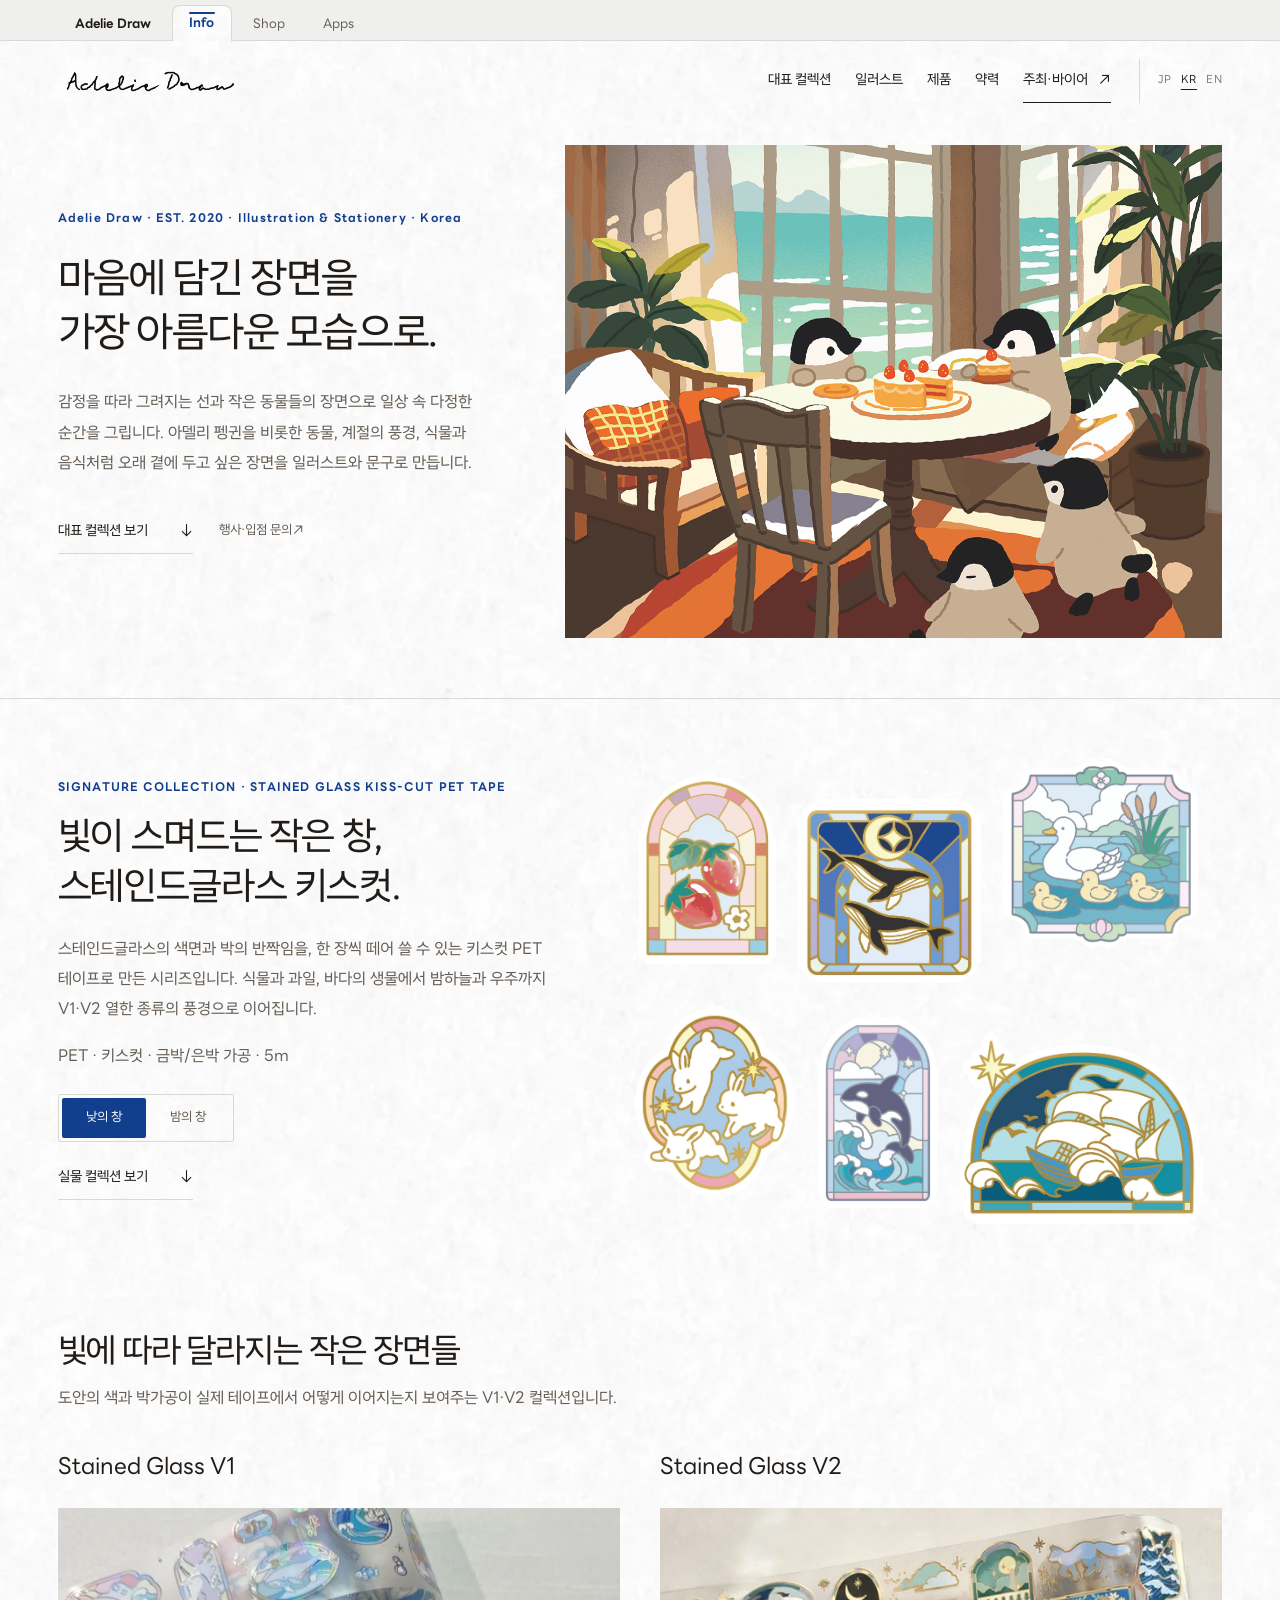
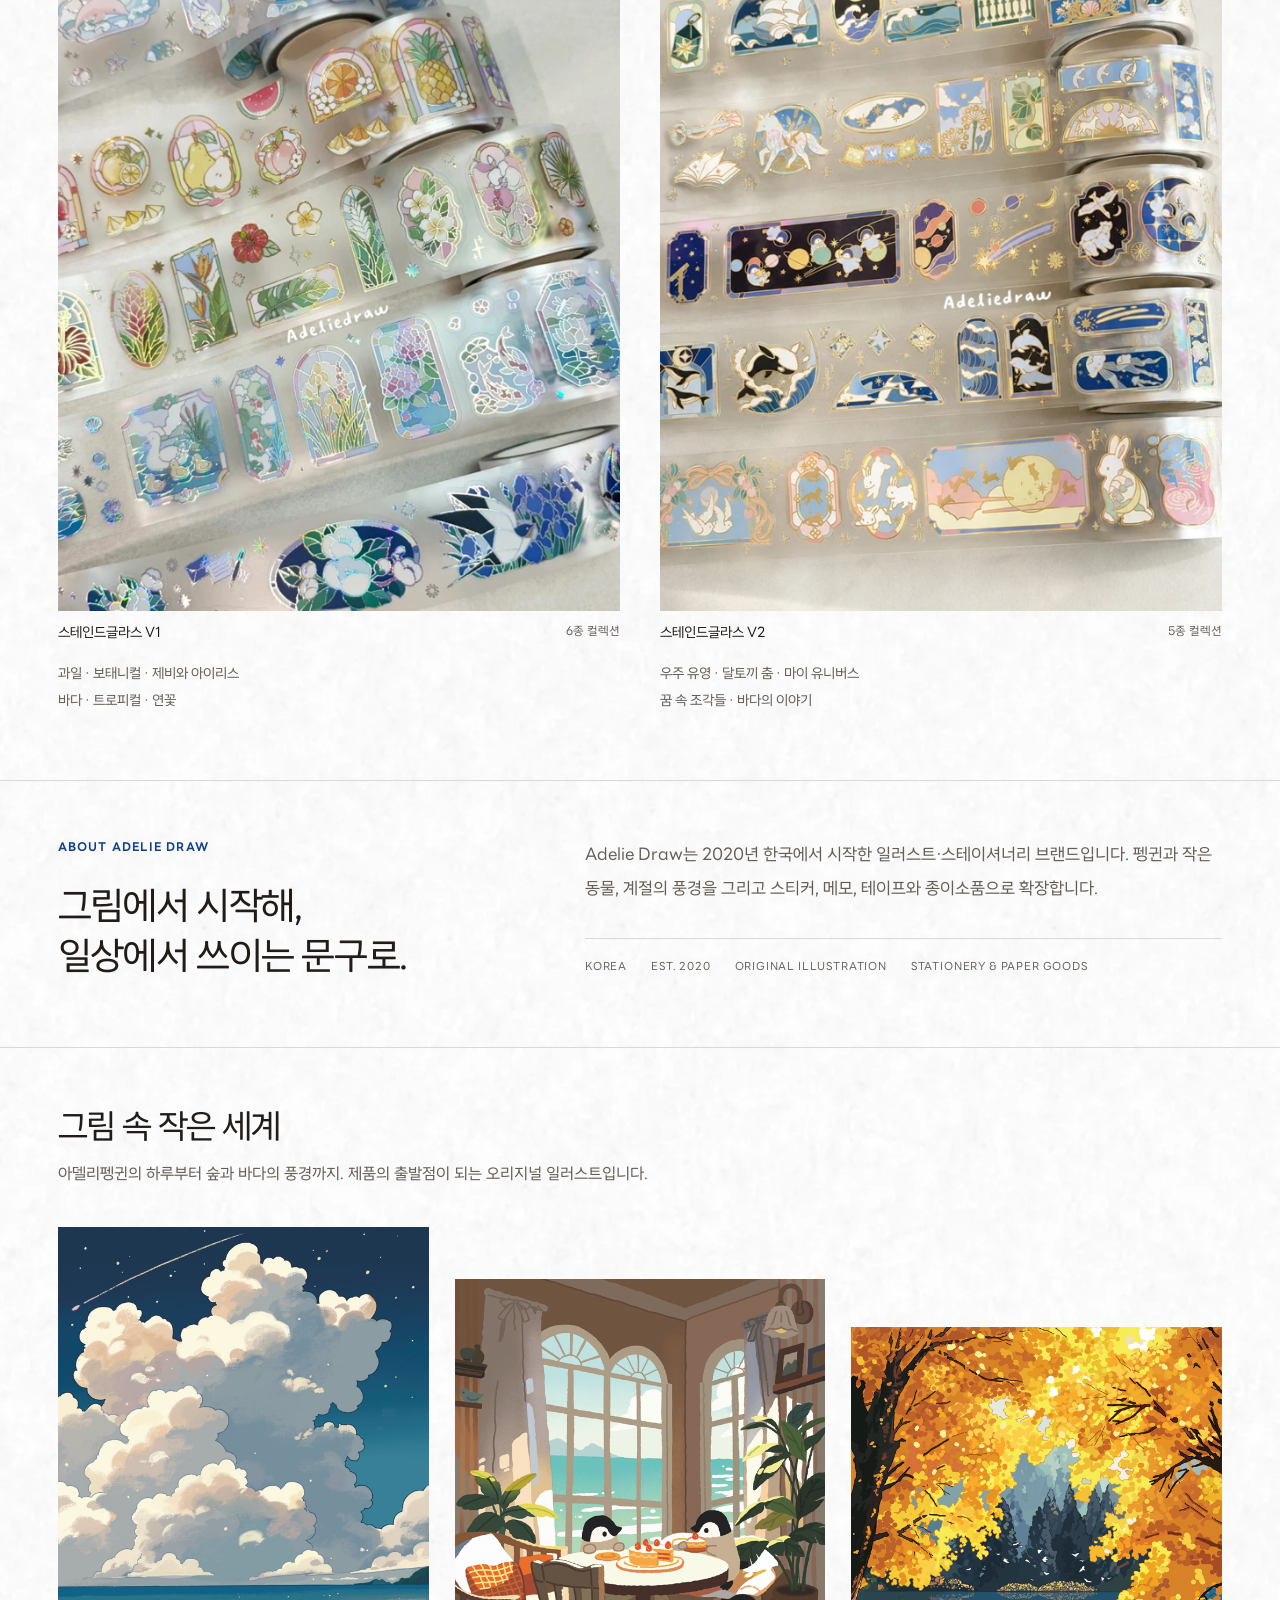
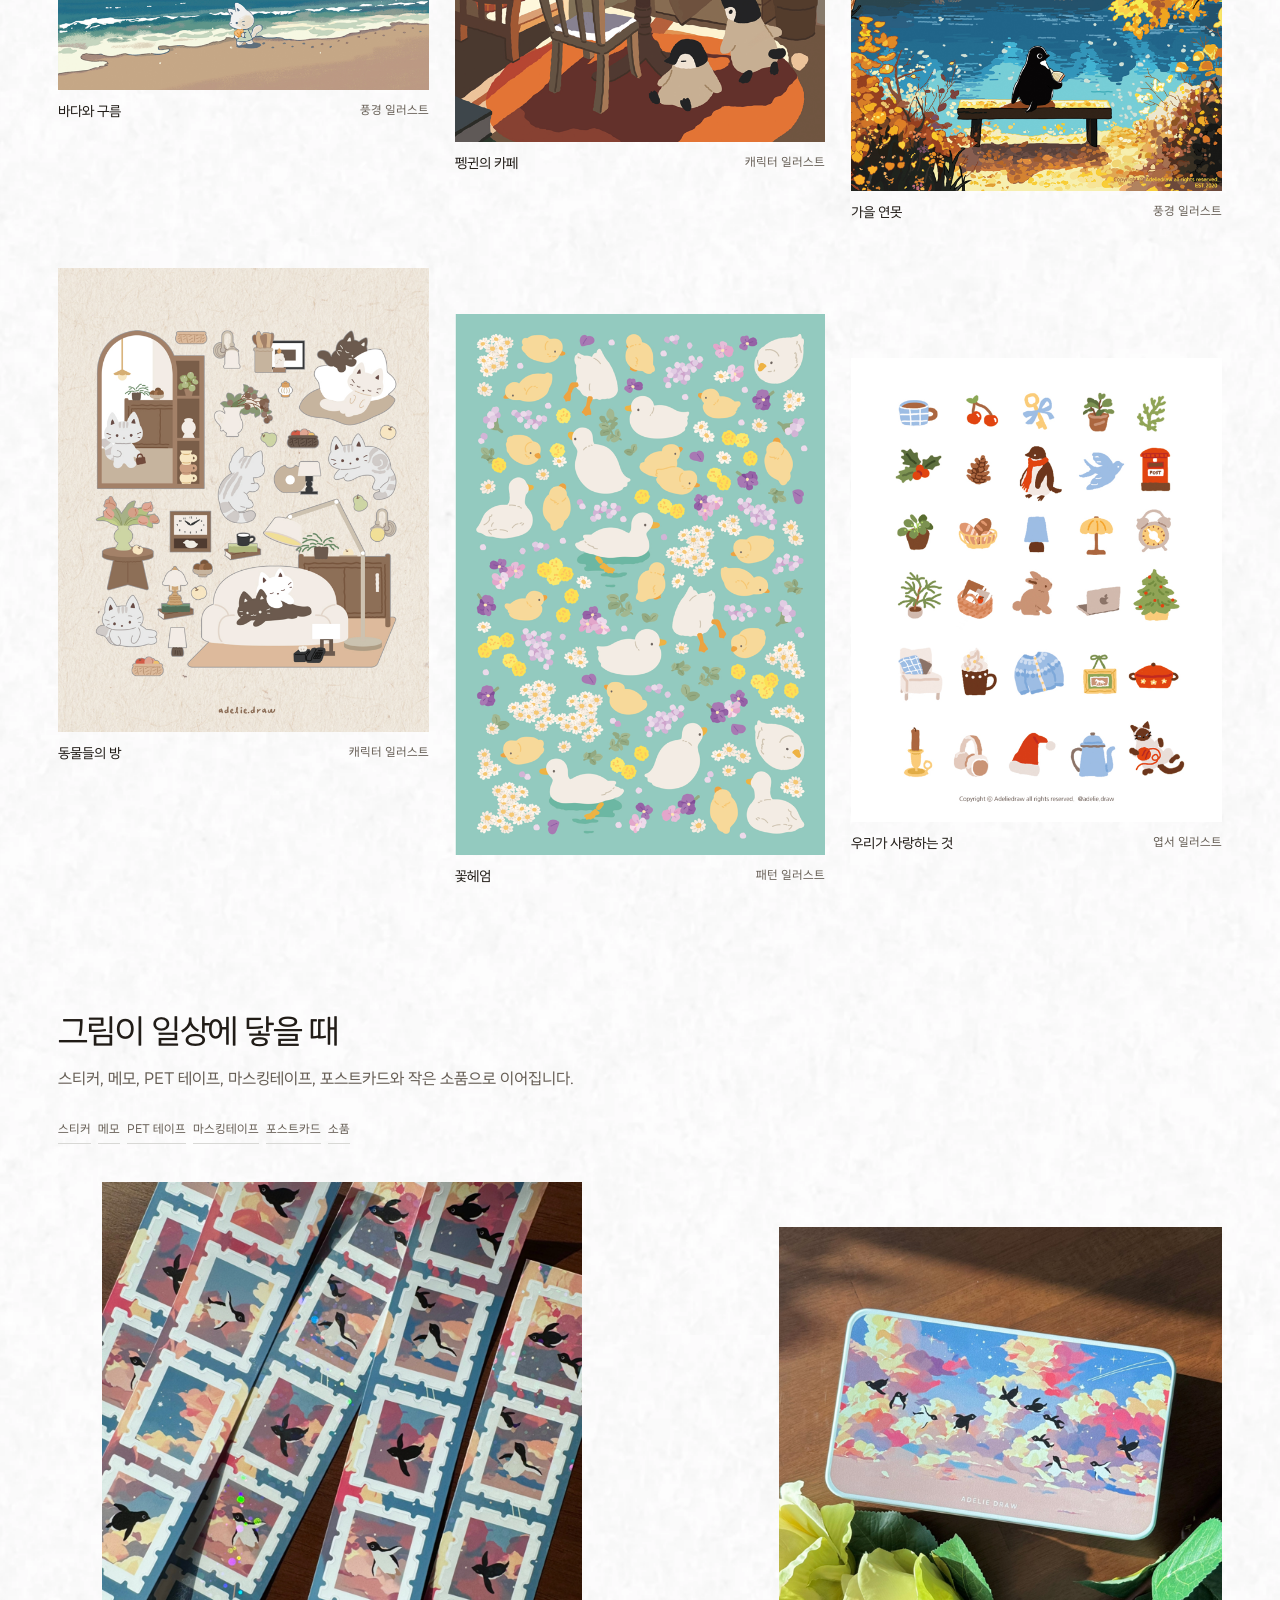
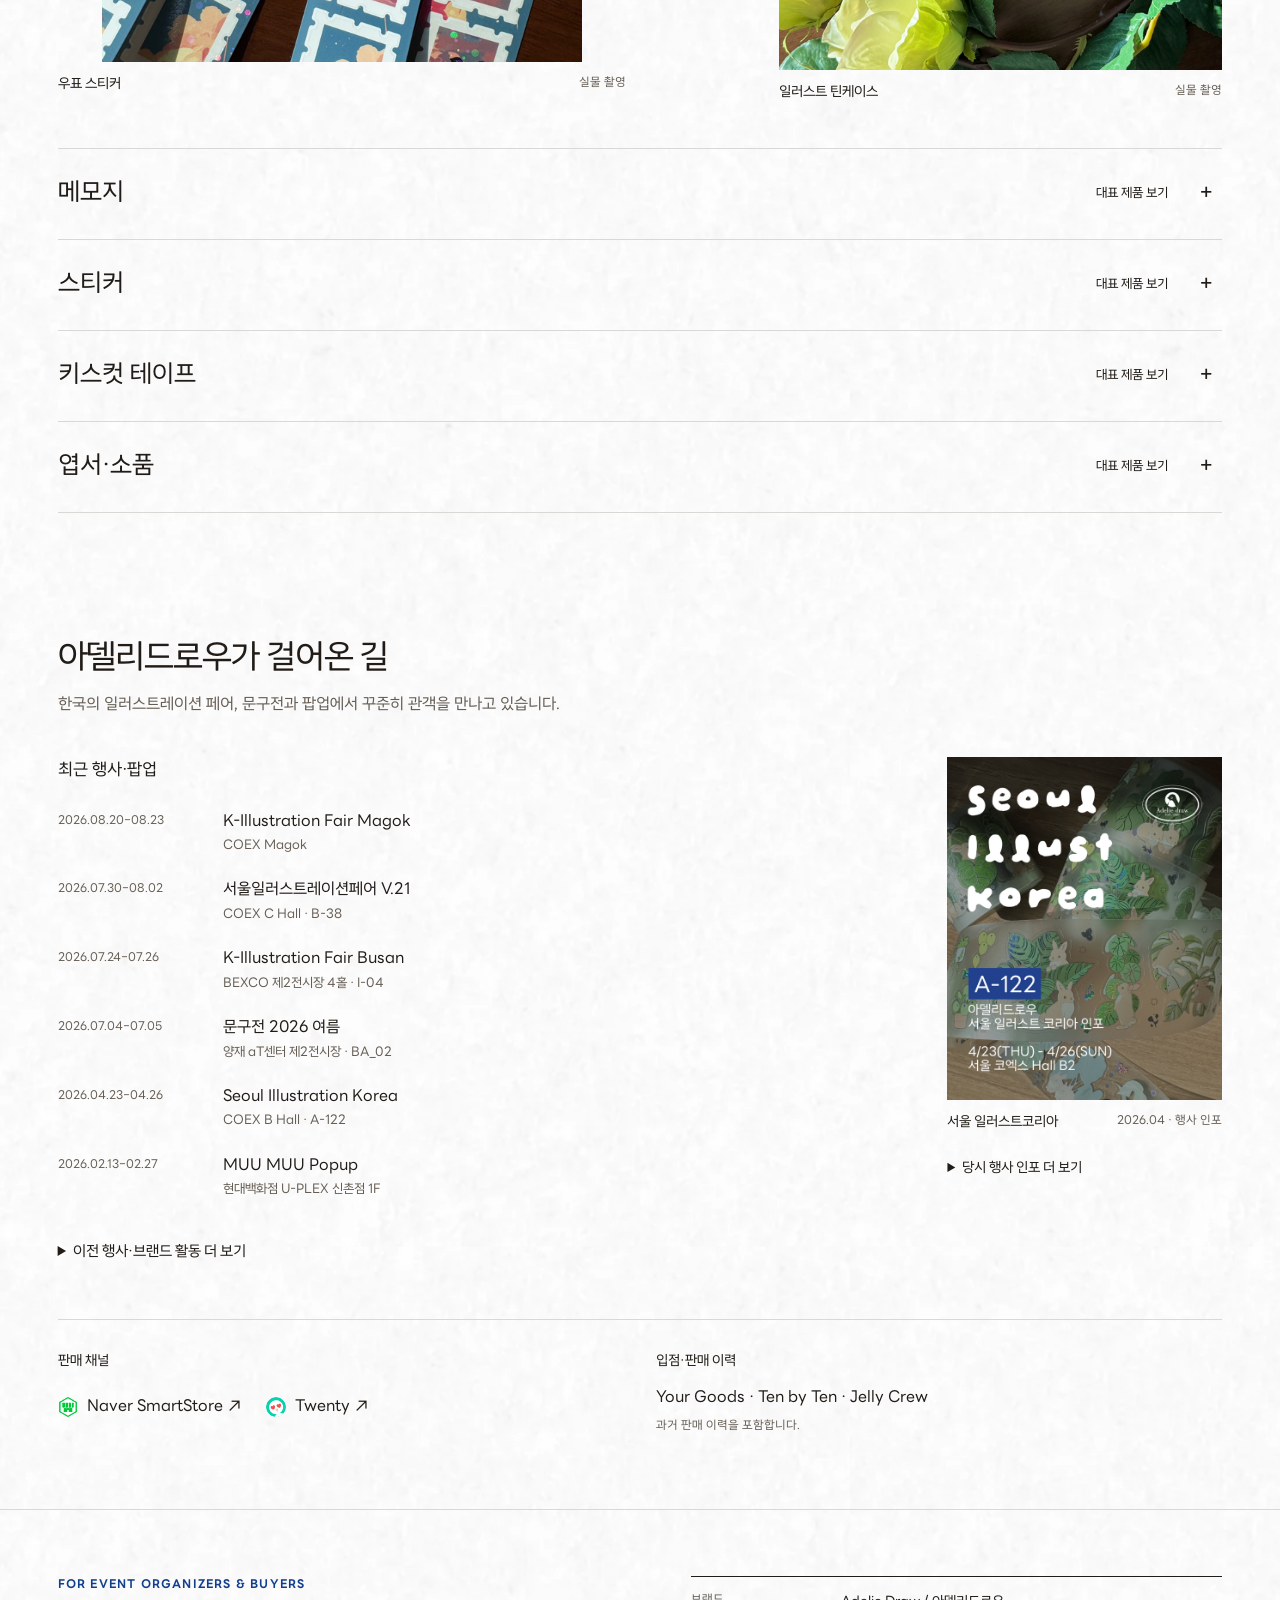
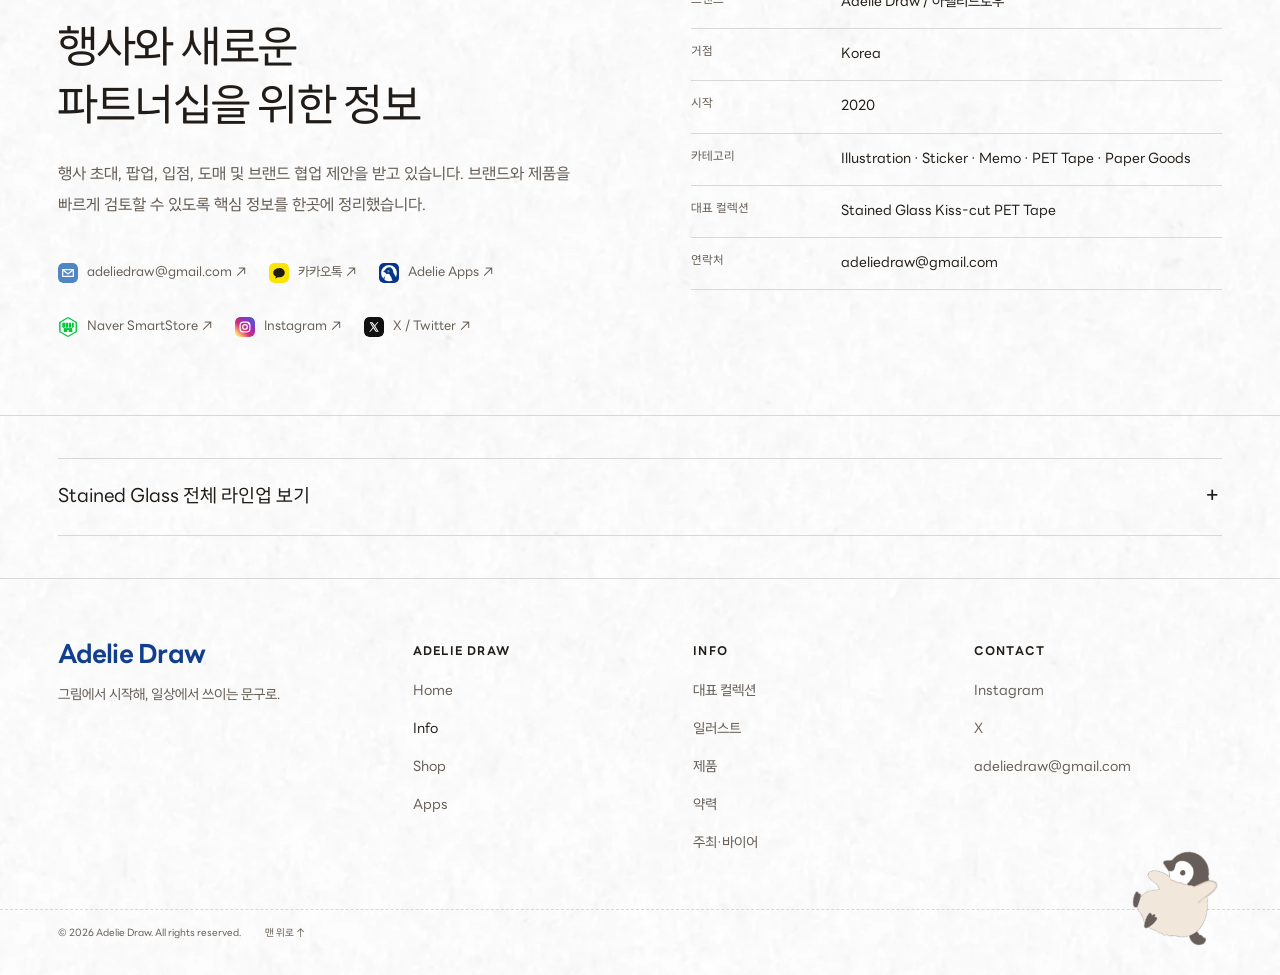
==== commit 5a55b016: "feat(info): let light through the signature window The signature section gets its own small window: " ====
--- a/public/index.html
+++ b/public/index.html
@@ -10,7 +10,7 @@
 <link rel="alternate" hreflang="x-default" href="https://info.adeliedraw.com/">
 <meta property="og:site_name" content="Adelie Draw"><meta property="og:title" content="아델리드로우 | Illustration &amp; Stationery"><meta property="og:description" content="오리지널 일러스트에서 시작한 문구와 대표 컬렉션, 행사 이력을 소개합니다."><meta property="og:url" content="https://info.adeliedraw.com/"><meta property="og:image" content="https://info.adeliedraw.com/assets/share-1200-c5800b6f.jpg"><meta property="og:image:width" content="1200"><meta property="og:image:height" content="630"><meta property="og:type" content="website"><meta property="og:locale" content="ko_KR">
 <meta name="twitter:card" content="summary_large_image"><meta name="twitter:title" content="아델리드로우 | Illustration &amp; Stationery"><meta name="twitter:description" content="오리지널 일러스트에서 시작한 문구와 대표 컬렉션, 행사 이력을 소개합니다."><meta name="twitter:image" content="https://info.adeliedraw.com/assets/share-1200-c5800b6f.jpg">
-<link rel="icon" href="assets/logo-640-71a188d0.webp" type="image/webp"><link rel="sitemap" type="application/xml" href="https://info.adeliedraw.com/sitemap.xml"><link rel="preload" href="brand/fonts/LINESeedKR-Rg.woff2" as="font" type="font/woff2" crossorigin><link rel="stylesheet" href="brand/adelie-web.css"><link rel="stylesheet" href="styles.css"><script src="brand/adelie-web.js" defer></script><script src="app.js" defer></script>
+<link rel="icon" href="assets/logo-640-71a188d0.webp" type="image/webp"><link rel="sitemap" type="application/xml" href="https://info.adeliedraw.com/sitemap.xml"><link rel="preload" href="brand/fonts/LINESeedKR-Rg.woff2" as="font" type="font/woff2" crossorigin><link rel="stylesheet" href="brand/adelie-web.css"><link rel="stylesheet" href="styles.css"><script src="brand/adelie-web.js" defer></script><script src="app.js" defer></script><script src="light.js" defer></script>
 <script type="application/ld+json">{"@context": "https://schema.org", "@type": "Organization", "name": "Adelie Draw", "alternateName": "アデリードロー", "url": "https://info.adeliedraw.com/", "email": "mailto:adeliedraw@gmail.com", "foundingDate": "2020", "sameAs": ["https://www.instagram.com/adelie.draw/", "https://x.com/canvaswitch_", "https://smartstore.naver.com/adeliedraw", "https://twenty.style/profile/canvaswitch"]}</script></head>
 <body><a class="skip" href="#main">본문으로 건너뛰기</a><nav class="ad-brandbar" aria-label="Adelie Draw"><div class="ad-brandbar__inner"><ul class="ad-brandbar__list"><li><a class="ad-brandbar__tab ad-brandbar__home" href="https://adeliedraw.com/">Adelie Draw</a></li><li><a class="ad-brandbar__tab" href="https://info.adeliedraw.com/" aria-current="page">Info</a></li><li><a class="ad-brandbar__tab" href="https://shop.adeliedraw.com/">Shop</a></li><li><a class="ad-brandbar__tab" href="https://app.adeliedraw.com/">Apps</a></li></ul></div></nav>
 <header class="header"><a class="brand" href="#top" aria-label="아델리드로우 처음으로"><img src="assets/logo-960-53f19fd9.webp" srcset="assets/logo-640-71a188d0.webp 640w, assets/logo-960-53f19fd9.webp 960w" sizes="(max-width: 639px) 92vw, (max-width: 1023px) 45vw, 32vw" width="960" height="192" alt="Adelie Draw" loading="lazy" decoding="async"></a><button class="menu-toggle" type="button" aria-expanded="false" aria-controls="navigation">메뉴 <span aria-hidden="true">＋</span></button><nav id="navigation" aria-label="Main"><a href="#signature">대표 컬렉션</a><a href="#works">일러스트</a><a href="#products">제품</a><a href="#exhibitions">약력</a><a href="#organizers">주최·바이어 <span aria-hidden="true">↗</span></a><div class="lang-switch" aria-label="Language"><a href="ja/" lang="ja" hreflang="ja">JP</a><a href="./" lang="ko" hreflang="ko" aria-current="page">KR</a><a href="en/" lang="en" hreflang="en">EN</a></div></nav></header>
--- a/public/styles.css
+++ b/public/styles.css
@@ -83,3 +83,23 @@
 .contact-links a{justify-content:flex-start}
 .contact-links a>span:last-child{margin-left:auto}
 @media(max-width:767px){.organizer-actions a::before,.channels a::before,.contact-links a::before{width:22px;height:22px;flex-basis:22px}.contact-links a{gap:11px}}
+/* Light through a small window (light.js): a day/night switch for the signature section and a light band over the foil lines. The band is the page's one foil moment. */
+#signature{box-shadow:0 0 0 100vmax transparent;clip-path:inset(0 -100vmax);transition:background-color var(--ad-dur-slow) ease,box-shadow var(--ad-dur-slow) ease,color var(--ad-dur-slow) ease}
+#signature.is-night{--ink:var(--ad-night-ink);--muted:var(--ad-night-ink-2);--rule:var(--ad-night-rule);--accent:var(--ad-night-ink);background:var(--ad-night);box-shadow:0 0 0 100vmax var(--ad-night);color:var(--ink);border-top-color:transparent}
+#signature.is-night .piece img{filter:drop-shadow(0 0 20px rgba(211,221,240,.24))}
+.light-toggle{display:flex;width:fit-content;margin-top:22px;padding:3px;border:1px solid var(--rule);border-radius:var(--ad-radius-control)}
+.light-toggle button{min-height:40px;min-width:84px;padding:0 16px;border-radius:var(--ad-radius-control);color:var(--muted);font-size:13px;transition:background-color var(--ad-dur-fast) ease,color var(--ad-dur-fast) ease}
+.light-toggle button[aria-pressed=true]{background:var(--accent);color:var(--ad-paper)}
+#signature.is-night .light-toggle button[aria-pressed=true]{color:var(--ad-night)}
+.light-toggle+.text-link{margin-top:14px}
+.piece.has-sheen{position:relative}
+.piece.has-sheen::after{content:"";position:absolute;inset:0;pointer-events:none;opacity:0;mix-blend-mode:screen;
+  background:linear-gradient(105deg,transparent 38%,rgba(255,246,214,.55) 46%,rgba(255,255,255,.9) 50%,rgba(220,232,255,.5) 54%,transparent 62%) no-repeat;
+  background-size:300% 100%;background-position:var(--light,85%) 0;
+  -webkit-mask:var(--piece-src) center/100% 100% no-repeat;mask:var(--piece-src) center/100% 100% no-repeat;
+  transition:opacity var(--ad-dur) ease,background-position 120ms linear}
+.glass-cluster[style*="--light"] .piece.has-sheen::after{opacity:1}
+.glass-cluster.is-sweeping .piece.has-sheen::after{animation:light-sweep 1.6s var(--ad-ease) both}
+@keyframes light-sweep{0%{opacity:0;background-position:85% 0}15%{opacity:1}85%{opacity:1}100%{opacity:0;background-position:15% 0}}
+@media(prefers-reduced-motion:reduce){#signature,.light-toggle button{transition:none}.piece.has-sheen::after{display:none}}
+@media print{#signature.is-night{background:none;box-shadow:none;--ink:#211C17;--muted:#665E55}}
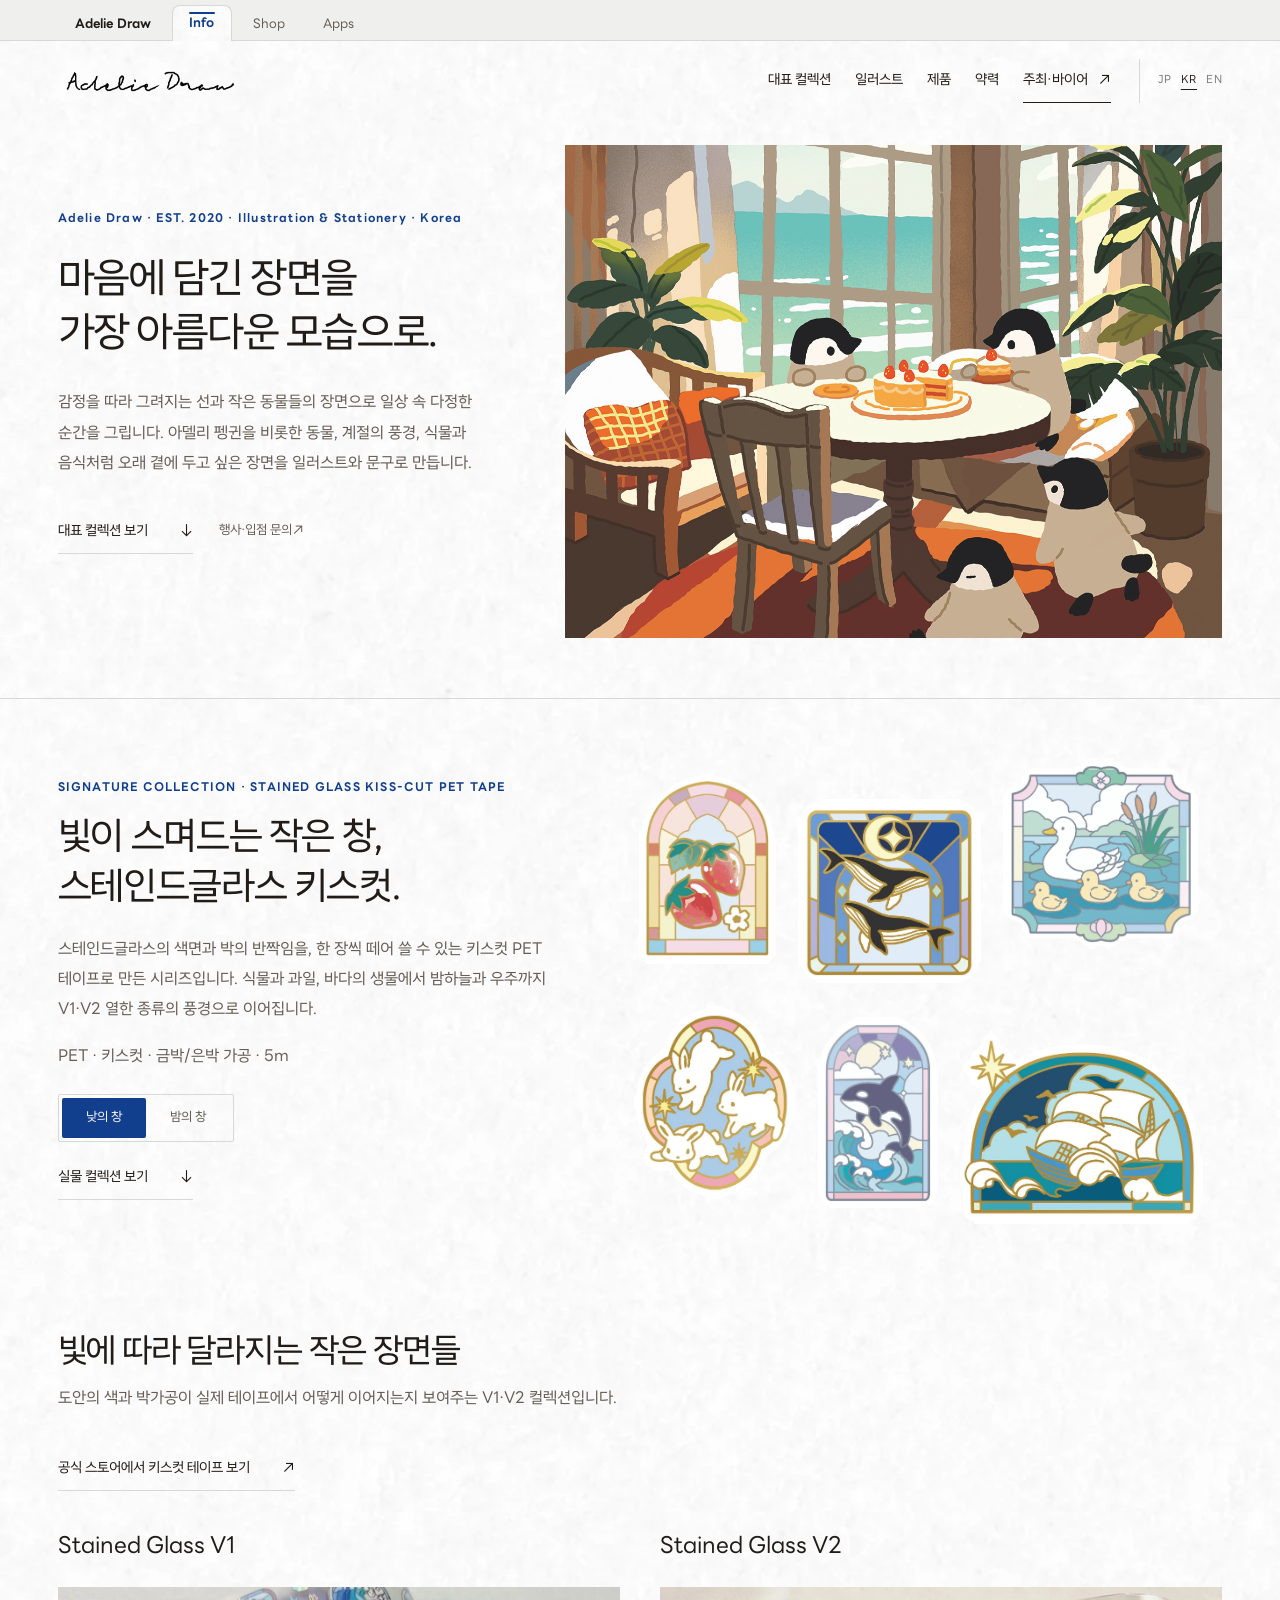
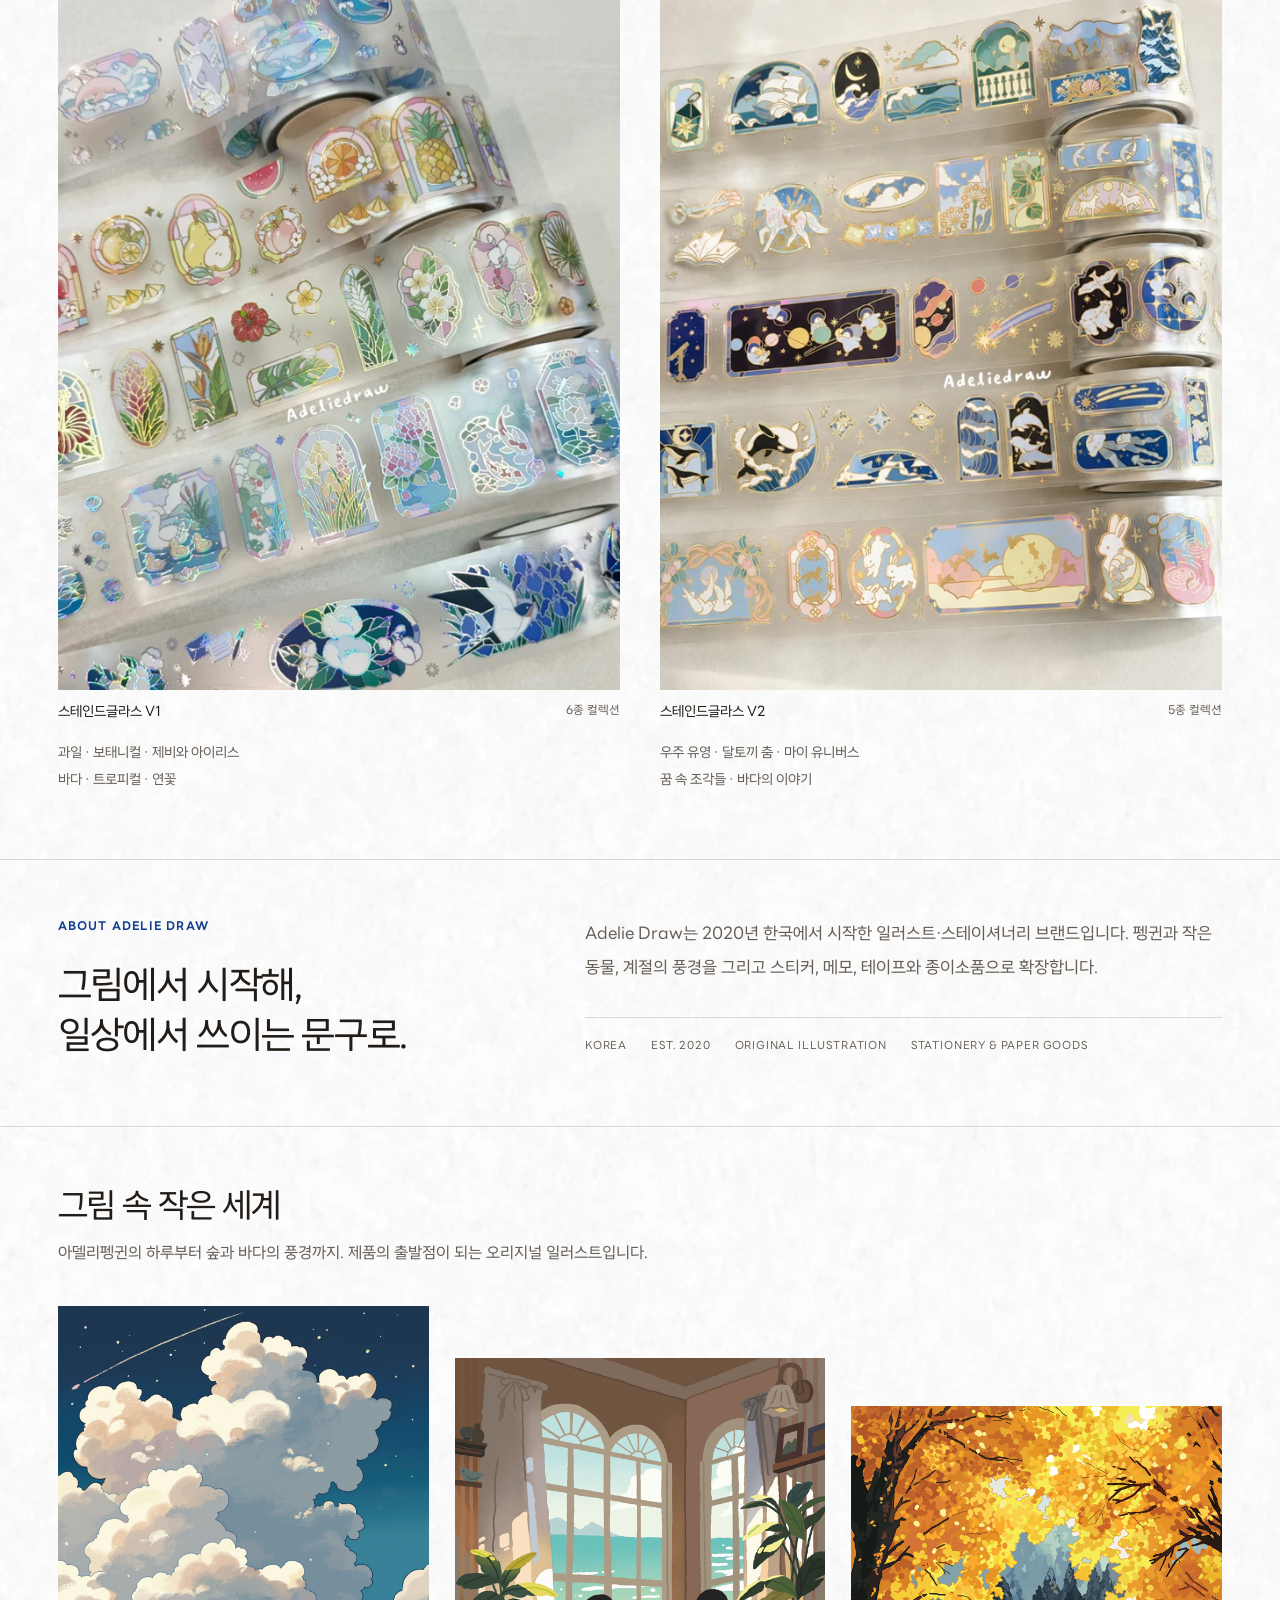
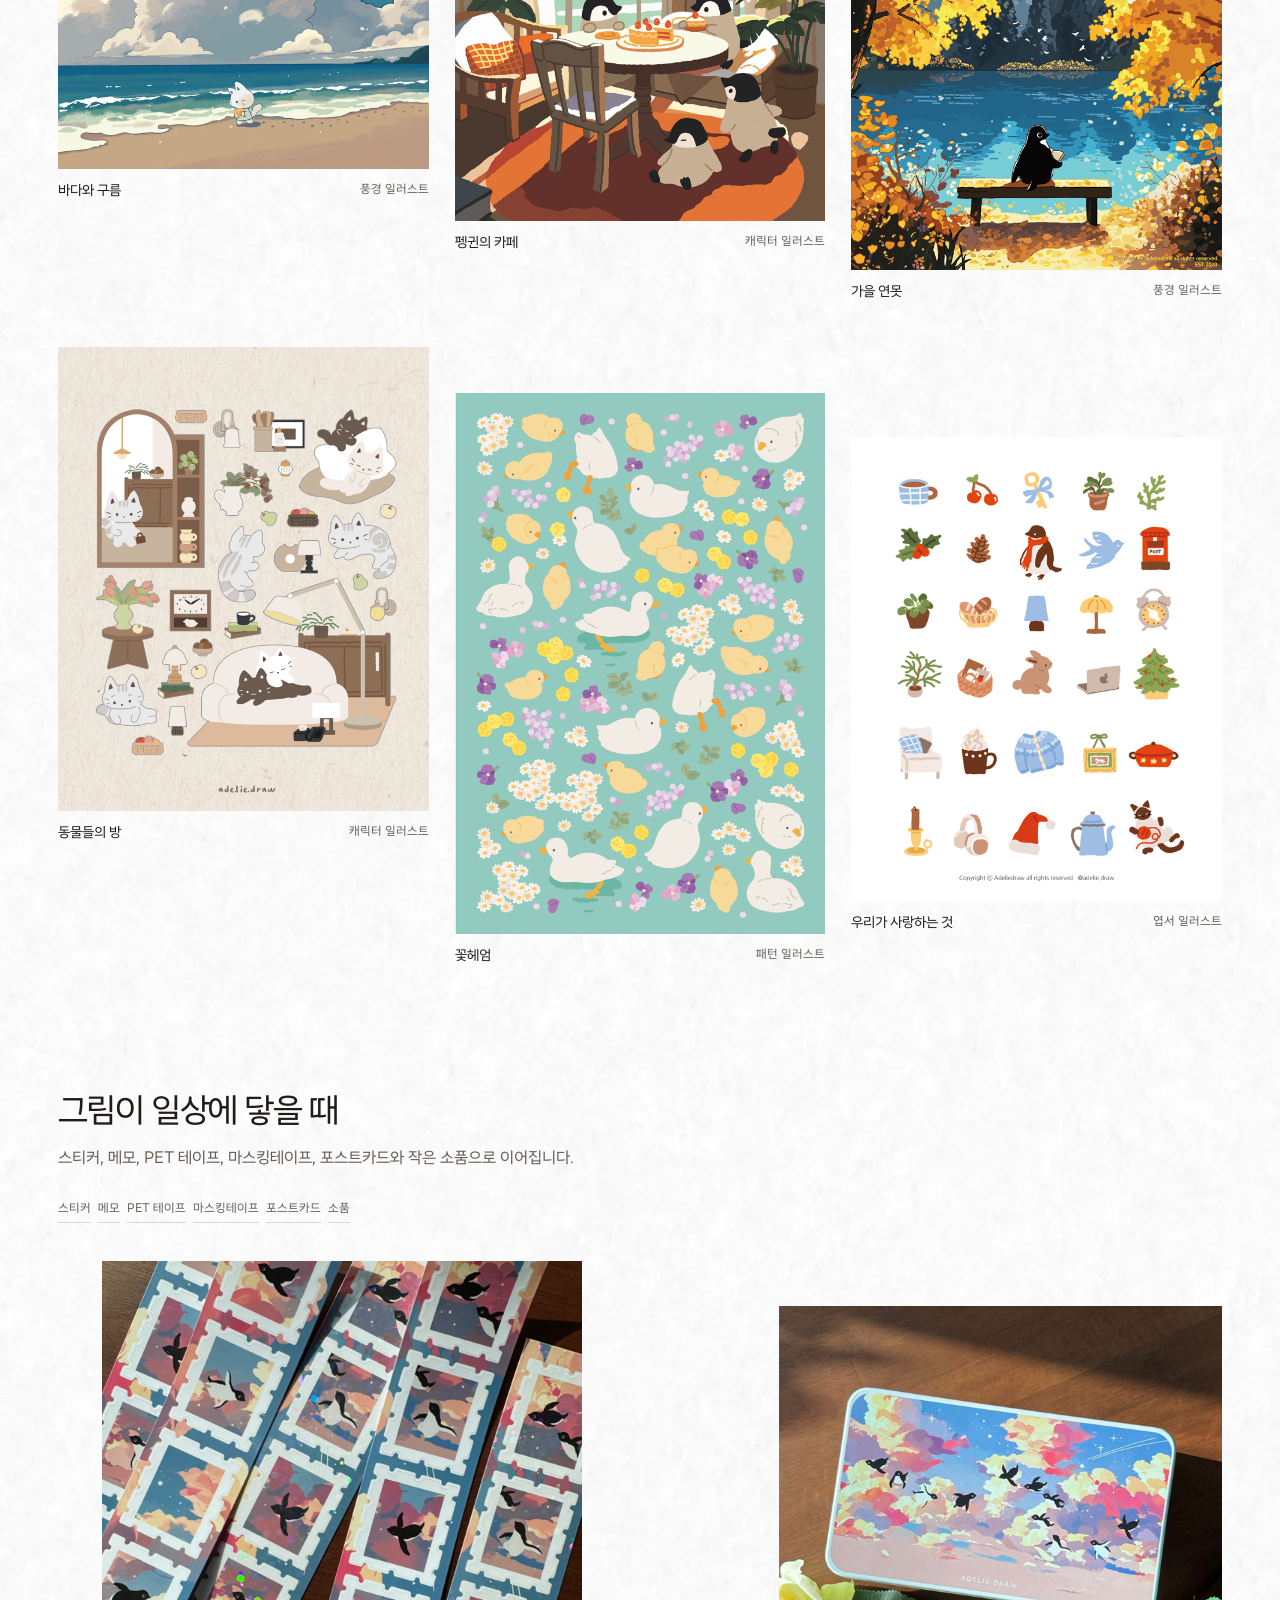
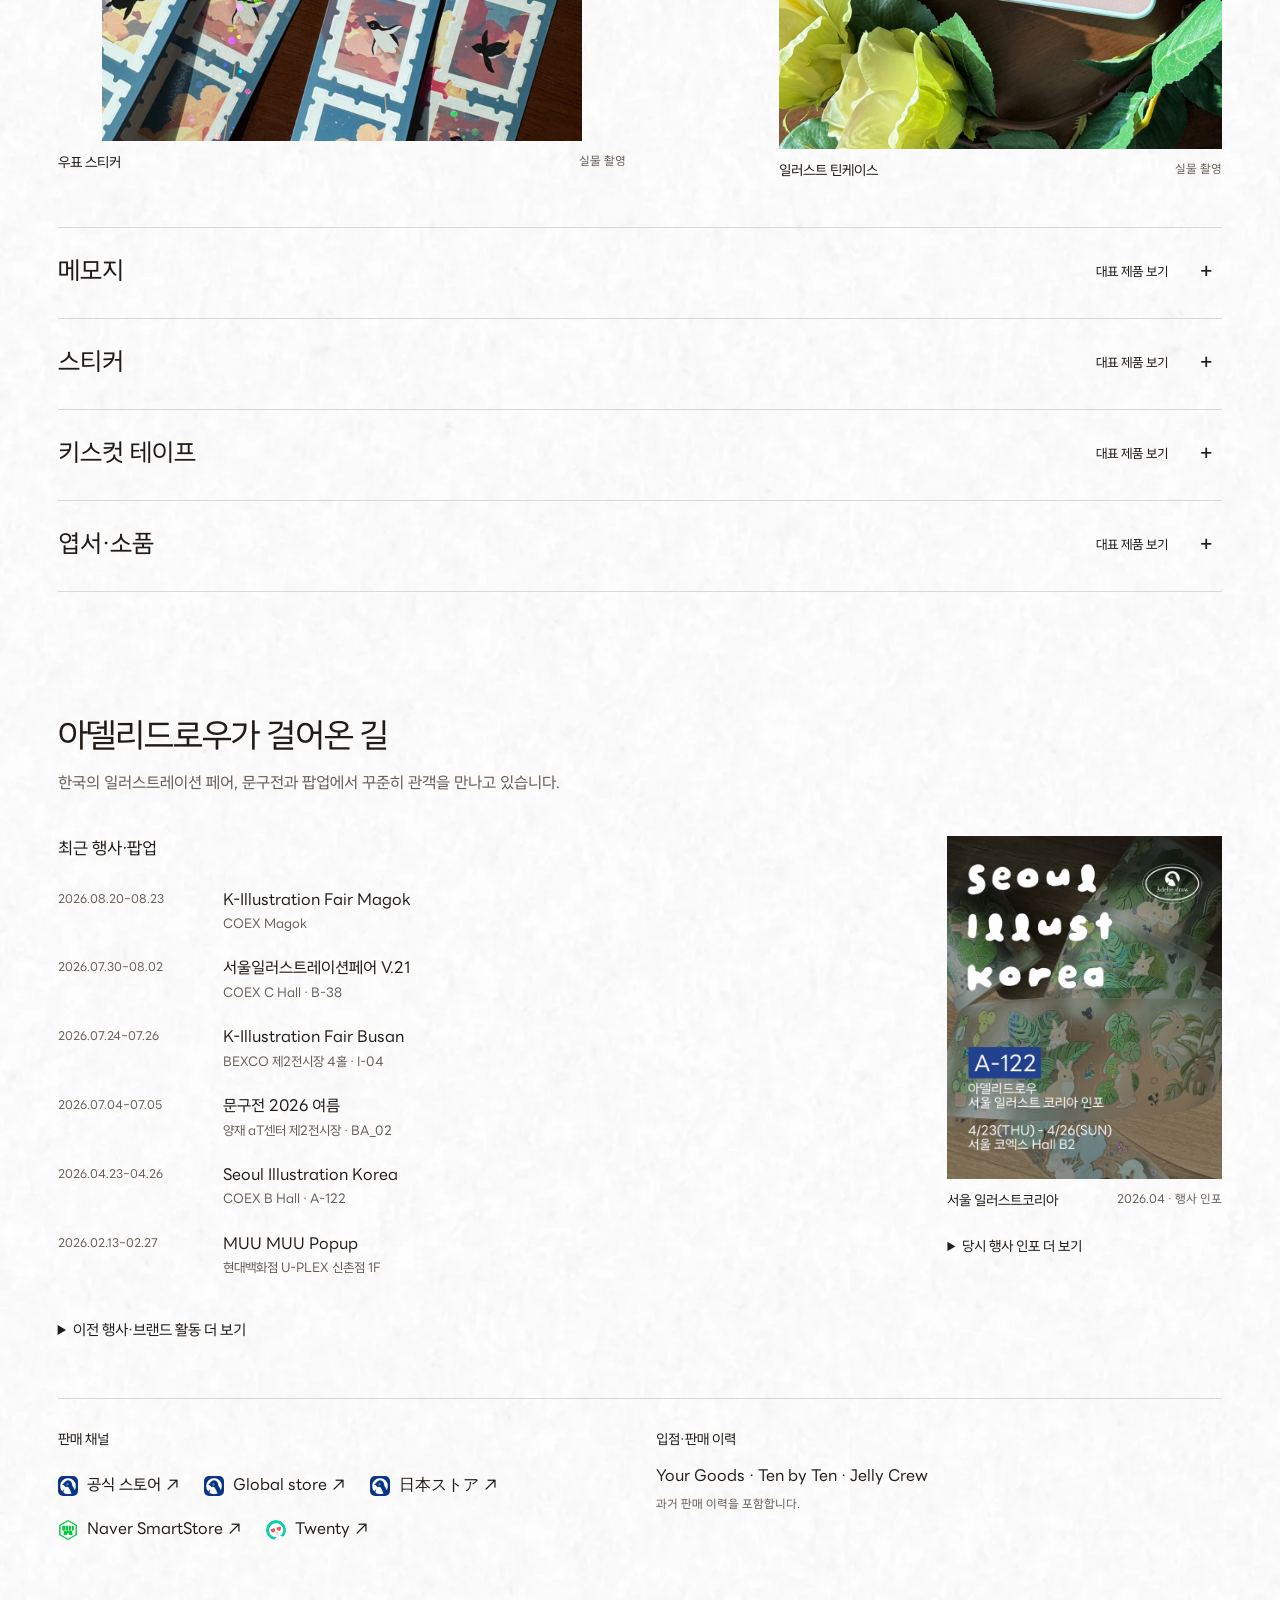
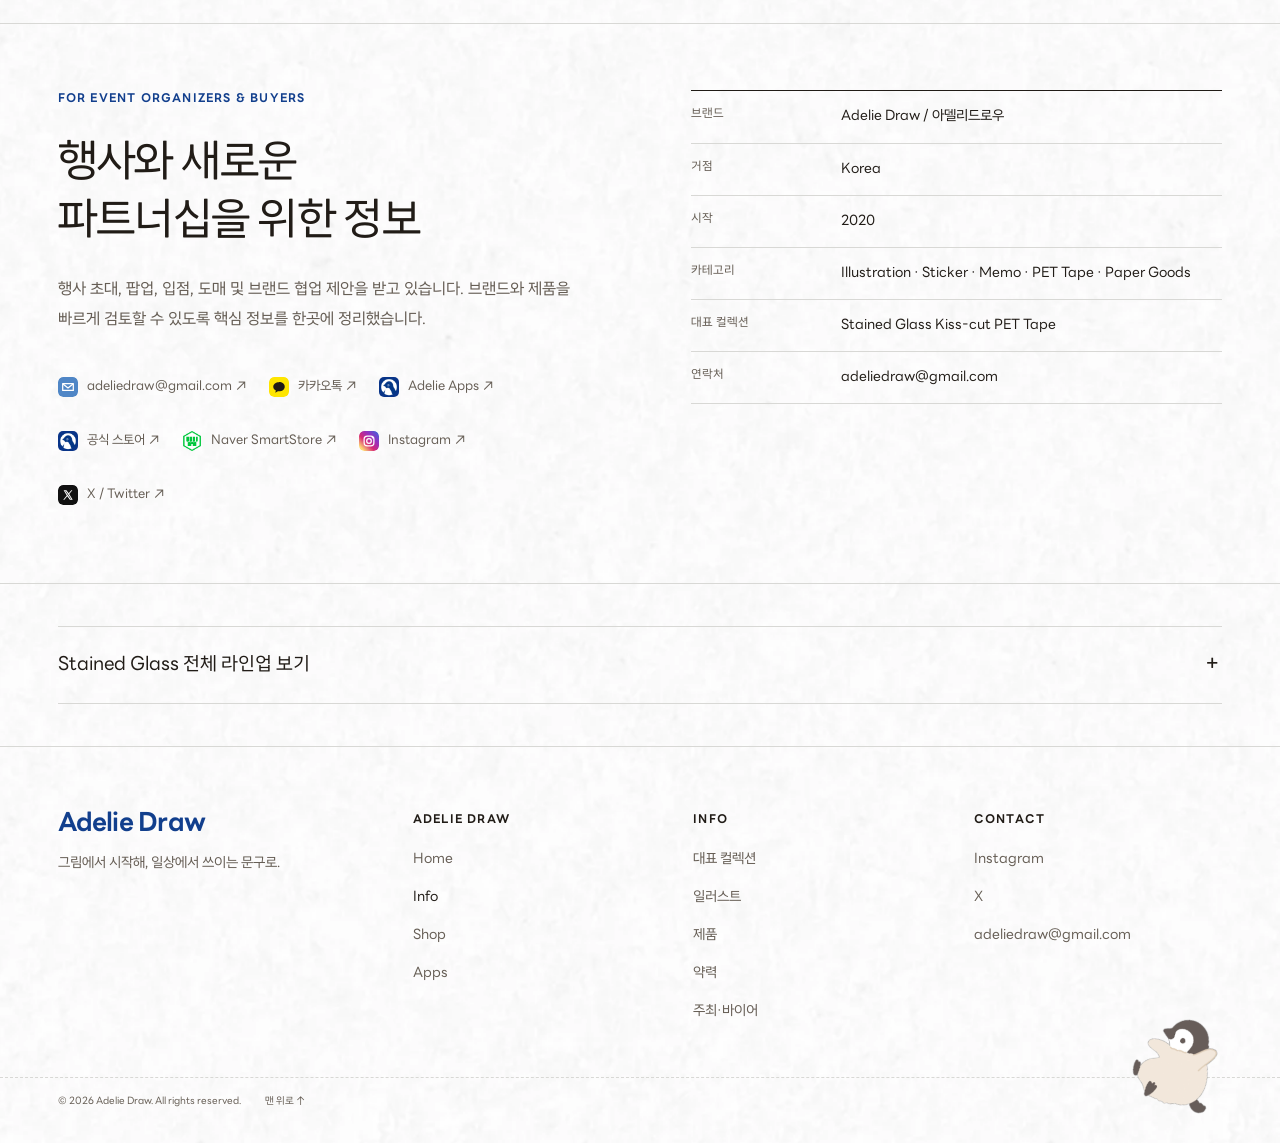
==== commit e49d725b: "feat(info): link the official stores from channels and product ranges The portfolio sent buyers only" ====
--- a/public/index.html
+++ b/public/index.html
@@ -11,18 +11,18 @@
 <meta property="og:site_name" content="Adelie Draw"><meta property="og:title" content="아델리드로우 | Illustration &amp; Stationery"><meta property="og:description" content="오리지널 일러스트에서 시작한 문구와 대표 컬렉션, 행사 이력을 소개합니다."><meta property="og:url" content="https://info.adeliedraw.com/"><meta property="og:image" content="https://info.adeliedraw.com/assets/share-1200-c5800b6f.jpg"><meta property="og:image:width" content="1200"><meta property="og:image:height" content="630"><meta property="og:type" content="website"><meta property="og:locale" content="ko_KR">
 <meta name="twitter:card" content="summary_large_image"><meta name="twitter:title" content="아델리드로우 | Illustration &amp; Stationery"><meta name="twitter:description" content="오리지널 일러스트에서 시작한 문구와 대표 컬렉션, 행사 이력을 소개합니다."><meta name="twitter:image" content="https://info.adeliedraw.com/assets/share-1200-c5800b6f.jpg">
 <link rel="icon" href="assets/logo-640-71a188d0.webp" type="image/webp"><link rel="sitemap" type="application/xml" href="https://info.adeliedraw.com/sitemap.xml"><link rel="preload" href="brand/fonts/LINESeedKR-Rg.woff2" as="font" type="font/woff2" crossorigin><link rel="stylesheet" href="brand/adelie-web.css"><link rel="stylesheet" href="styles.css"><script src="brand/adelie-web.js" defer></script><script src="app.js" defer></script><script src="light.js" defer></script>
-<script type="application/ld+json">{"@context": "https://schema.org", "@type": "Organization", "name": "Adelie Draw", "alternateName": "アデリードロー", "url": "https://info.adeliedraw.com/", "email": "mailto:adeliedraw@gmail.com", "foundingDate": "2020", "sameAs": ["https://www.instagram.com/adelie.draw/", "https://x.com/canvaswitch_", "https://smartstore.naver.com/adeliedraw", "https://twenty.style/profile/canvaswitch"]}</script></head>
+<script type="application/ld+json">{"@context": "https://schema.org", "@type": "Organization", "name": "Adelie Draw", "alternateName": "アデリードロー", "url": "https://info.adeliedraw.com/", "email": "mailto:adeliedraw@gmail.com", "foundingDate": "2020", "sameAs": ["https://www.instagram.com/adelie.draw/", "https://x.com/canvaswitch_", "https://smartstore.naver.com/adeliedraw", "https://twenty.style/profile/canvaswitch", "https://shop.adeliedraw.com/", "https://en.adeliedraw.com/", "https://jp.adeliedraw.com/"]}</script></head>
 <body><a class="skip" href="#main">본문으로 건너뛰기</a><nav class="ad-brandbar" aria-label="Adelie Draw"><div class="ad-brandbar__inner"><ul class="ad-brandbar__list"><li><a class="ad-brandbar__tab ad-brandbar__home" href="https://adeliedraw.com/">Adelie Draw</a></li><li><a class="ad-brandbar__tab" href="https://info.adeliedraw.com/" aria-current="page">Info</a></li><li><a class="ad-brandbar__tab" href="https://shop.adeliedraw.com/">Shop</a></li><li><a class="ad-brandbar__tab" href="https://app.adeliedraw.com/">Apps</a></li></ul></div></nav>
 <header class="header"><a class="brand" href="#top" aria-label="아델리드로우 처음으로"><img src="assets/logo-960-53f19fd9.webp" srcset="assets/logo-640-71a188d0.webp 640w, assets/logo-960-53f19fd9.webp 960w" sizes="(max-width: 639px) 92vw, (max-width: 1023px) 45vw, 32vw" width="960" height="192" alt="Adelie Draw" loading="lazy" decoding="async"></a><button class="menu-toggle" type="button" aria-expanded="false" aria-controls="navigation">메뉴 <span aria-hidden="true">＋</span></button><nav id="navigation" aria-label="Main"><a href="#signature">대표 컬렉션</a><a href="#works">일러스트</a><a href="#products">제품</a><a href="#exhibitions">약력</a><a href="#organizers">주최·바이어 <span aria-hidden="true">↗</span></a><div class="lang-switch" aria-label="Language"><a href="ja/" lang="ja" hreflang="ja">JP</a><a href="./" lang="ko" hreflang="ko" aria-current="page">KR</a><a href="en/" lang="en" hreflang="en">EN</a></div></nav></header>
 <main id="main">
 <section class="hero wrap" id="top" aria-labelledby="brand-title"><div class="hero-copy"><p class="eyebrow">Adelie Draw · EST. 2020 · Illustration & Stationery · Korea</p><h1 id="brand-title"><span>마음에 담긴 장면을</span> <span>가장 아름다운 모습으로.</span></h1><p class="intro">감정을 따라 그려지는 선과 작은 동물들의 장면으로 일상 속 다정한 순간을 그립니다. 아델리 펭귄을 비롯한 동물, 계절의 풍경, 식물과 음식처럼 오래 곁에 두고 싶은 장면을 일러스트와 문구로 만듭니다.</p><div class="hero-actions"><a class="text-link" href="#signature">대표 컬렉션 보기 <span aria-hidden="true">↓</span></a><a class="quiet-link" href="#organizers">행사·입점 문의 <span aria-hidden="true">↗</span></a></div></div><figure class="hero-art"><img src="assets/hero-1299-640f50bb.webp" srcset="assets/hero-640-02fce27b.webp 640w, assets/hero-1299-640f50bb.webp 1299w" sizes="(max-width: 767px) 92vw, 58vw" width="1299" height="974" alt="햇살이 드는 카페에서 케이크를 나누는 아델리펭귄들" fetchpriority="high" decoding="async"></figure></section>
 <section class="glass-hero wrap" id="signature" aria-labelledby="signature-title"><div class="glass-intro"><p class="eyebrow">SIGNATURE COLLECTION · STAINED GLASS KISS-CUT PET TAPE</p><h2 id="signature-title"><span>빛이 스며드는 작은 창,</span> <span>스테인드글라스 키스컷.</span></h2><p>스테인드글라스의 색면과 박의 반짝임을, 한 장씩 떼어 쓸 수 있는 키스컷 PET 테이프로 만든 시리즈입니다. 식물과 과일, 바다의 생물에서 밤하늘과 우주까지 V1·V2 열한 종류의 풍경으로 이어집니다.</p><p class="glass-spec">PET · 키스컷 · 금박/은박 가공 · 5m</p><a class="text-link" href="#collections">실물 컬렉션 보기 <span aria-hidden="true">↓</span></a></div><div class="glass-cluster" aria-label="Signature pieces"><a class="piece" style="--w:310;--h:433" href="assets/kisscut/kc_0014-01-50399f9a.webp" data-lightbox data-caption="과일 · Stained Glass V1 · 01/13" data-theme="light" data-width="310" aria-label="과일 · Stained Glass V1 · 01/13 크게 보기"><img src="assets/kisscut/kc_0014-01-50399f9a.webp" width="310" height="433" alt="과일" loading="lazy" decoding="async"></a><a class="piece" style="--w:417;--h:417" href="assets/kisscut/kc_0023-01-8949f271.webp" data-lightbox data-caption="우주 유영 · Stained Glass V2 · 01/11" data-theme="dark" data-width="417" aria-label="우주 유영 · Stained Glass V2 · 01/11 크게 보기"><img src="assets/kisscut/kc_0023-01-8949f271.webp" width="417" height="417" alt="우주 유영" loading="lazy" decoding="async"></a><a class="piece" style="--w:443;--h:434" href="assets/kisscut/kc_0016-08-ddae94f2.webp" data-lightbox data-caption="연꽃 · Stained Glass V1 · 08/16" data-theme="light" data-width="443" aria-label="연꽃 · Stained Glass V1 · 08/16 크게 보기"><img src="assets/kisscut/kc_0016-08-ddae94f2.webp" width="443" height="434" alt="연꽃" loading="lazy" decoding="async"></a><a class="piece" style="--w:370;--h:438" href="assets/kisscut/kc_0024-03-611378e8.webp" data-lightbox data-caption="달토끼 춤 · Stained Glass V2 · 03/6" data-theme="dark" data-width="370" aria-label="달토끼 춤 · Stained Glass V2 · 03/6 크게 보기"><img src="assets/kisscut/kc_0024-03-611378e8.webp" width="370" height="438" alt="달토끼 춤" loading="lazy" decoding="async"></a><a class="piece" style="--w:271;--h:434" href="assets/kisscut/kc_0015-02-289e00f9.webp" data-lightbox data-caption="바다 · Stained Glass V1 · 02/19" data-theme="light" data-width="271" aria-label="바다 · Stained Glass V1 · 02/19 크게 보기"><img src="assets/kisscut/kc_0015-02-289e00f9.webp" width="271" height="434" alt="바다" loading="lazy" decoding="async"></a><a class="piece" style="--w:554;--h:439" href="assets/kisscut/kc_0020-02-09dc17ef.webp" data-lightbox data-caption="바다의 이야기 · Stained Glass V2 · 02/9" data-theme="dark" data-width="554" aria-label="바다의 이야기 · Stained Glass V2 · 02/9 크게 보기"><img src="assets/kisscut/kc_0020-02-09dc17ef.webp" width="554" height="439" alt="바다의 이야기" loading="lazy" decoding="async"></a></div></section>
-<section class="section wrap kisscut-materials" id="collections" aria-labelledby="collection-title"><div class="section-heading"><h2 id="collection-title">빛에 따라 달라지는 작은 장면들</h2><p>도안의 색과 박가공이 실제 테이프에서 어떻게 이어지는지 보여주는 V1·V2 컬렉션입니다.</p></div><div class="collection-pair"><article id="collection-v1"><h3>Stained Glass V1</h3><figure class=""><a class="image-link" href="assets/collection-v1-800-272611c9.webp" data-lightbox aria-label="스테인드글라스 V1"><span class="sr-only">스테인드글라스 V1</span><img src="assets/collection-v1-800-272611c9.webp" srcset="assets/collection-v1-640-94d15cc2.webp 640w, assets/collection-v1-800-272611c9.webp 800w" sizes="(max-width: 639px) 92vw, (max-width: 1023px) 45vw, 32vw" width="800" height="1000" alt="스테인드글라스 V1" loading="lazy" decoding="async"></a><figcaption><span>스테인드글라스 V1</span><span class="caption-detail">6종 컬렉션</span></figcaption></figure><p>과일 · 보태니컬 · 제비와 아이리스<br>바다 · 트로피컬 · 연꽃</p></article><article id="collection-v2"><h3>Stained Glass V2</h3><figure class=""><a class="image-link" href="assets/collection-800-b5604fee.webp" data-lightbox aria-label="스테인드글라스 V2"><span class="sr-only">스테인드글라스 V2</span><img src="assets/collection-800-b5604fee.webp" srcset="assets/collection-640-39f688e8.webp 640w, assets/collection-800-b5604fee.webp 800w" sizes="(max-width: 639px) 92vw, (max-width: 1023px) 45vw, 32vw" width="800" height="1000" alt="스테인드글라스 V2" loading="lazy" decoding="async"></a><figcaption><span>스테인드글라스 V2</span><span class="caption-detail">5종 컬렉션</span></figcaption></figure><p>우주 유영 · 달토끼 춤 · 마이 유니버스<br>꿈 속 조각들 · 바다의 이야기</p></article></div></section>
+<section class="section wrap kisscut-materials" id="collections" aria-labelledby="collection-title"><div class="section-heading"><h2 id="collection-title">빛에 따라 달라지는 작은 장면들</h2><p>도안의 색과 박가공이 실제 테이프에서 어떻게 이어지는지 보여주는 V1·V2 컬렉션입니다.</p><a class="text-link" href="https://shop.adeliedraw.com/?category=kisscut#adelie-products" target="_blank" rel="noopener noreferrer">공식 스토어에서 키스컷 테이프 보기 <span aria-hidden="true">↗</span></a></div><div class="collection-pair"><article id="collection-v1"><h3>Stained Glass V1</h3><figure class=""><a class="image-link" href="assets/collection-v1-800-272611c9.webp" data-lightbox aria-label="스테인드글라스 V1 크게 보기"><img src="assets/collection-v1-800-272611c9.webp" srcset="assets/collection-v1-640-94d15cc2.webp 640w, assets/collection-v1-800-272611c9.webp 800w" sizes="(max-width: 639px) 92vw, (max-width: 1023px) 45vw, 32vw" width="800" height="1000" alt="스테인드글라스 V1" loading="lazy" decoding="async"></a><figcaption><span>스테인드글라스 V1</span><span class="caption-detail">6종 컬렉션</span></figcaption></figure><p>과일 · 보태니컬 · 제비와 아이리스<br>바다 · 트로피컬 · 연꽃</p></article><article id="collection-v2"><h3>Stained Glass V2</h3><figure class=""><a class="image-link" href="assets/collection-800-b5604fee.webp" data-lightbox aria-label="스테인드글라스 V2 크게 보기"><img src="assets/collection-800-b5604fee.webp" srcset="assets/collection-640-39f688e8.webp 640w, assets/collection-800-b5604fee.webp 800w" sizes="(max-width: 639px) 92vw, (max-width: 1023px) 45vw, 32vw" width="800" height="1000" alt="스테인드글라스 V2" loading="lazy" decoding="async"></a><figcaption><span>스테인드글라스 V2</span><span class="caption-detail">5종 컬렉션</span></figcaption></figure><p>우주 유영 · 달토끼 춤 · 마이 유니버스<br>꿈 속 조각들 · 바다의 이야기</p></article></div></section>
 <section class="about-section wrap" id="about" aria-labelledby="about-title"><div><p class="eyebrow">ABOUT ADELIE DRAW</p><h2 id="about-title">그림에서 시작해, 일상에서 쓰이는 문구로.</h2></div><div><p class="about-copy">Adelie Draw는 2020년 한국에서 시작한 일러스트·스테이셔너리 브랜드입니다. 펭귄과 작은 동물, 계절의 풍경을 그리고 스티커, 메모, 테이프와 종이소품으로 확장합니다.</p><ul class="fact-list"><li>KOREA</li><li>EST. 2020</li><li>ORIGINAL ILLUSTRATION</li><li>STATIONERY &amp; PAPER GOODS</li></ul></div></section>
-<section class="section wrap" id="works" aria-labelledby="works-title"><div class="section-heading"><h2 id="works-title">그림 속 작은 세계</h2><p>아델리펭귄의 하루부터 숲과 바다의 풍경까지. 제품의 출발점이 되는 오리지널 일러스트입니다.</p></div><div class="works-gallery"><figure class=""><a class="image-link" href="assets/sea-1280-791c4300.webp" data-lightbox aria-label="바다와 구름"><span class="sr-only">바다와 구름</span><img src="assets/sea-1280-791c4300.webp" srcset="assets/sea-640-3817a66d.webp 640w, assets/sea-1280-791c4300.webp 1280w" sizes="(max-width: 639px) 92vw, (max-width: 1023px) 45vw, 32vw" width="1280" height="1600" alt="바다와 구름" loading="lazy" decoding="async"></a><figcaption><span>바다와 구름</span><span class="caption-detail">풍경 일러스트</span></figcaption></figure><figure class=""><a class="image-link" href="assets/cafe-1280-3fc779c8.webp" data-lightbox aria-label="펭귄의 카페"><span class="sr-only">펭귄의 카페</span><img src="assets/cafe-1280-3fc779c8.webp" srcset="assets/cafe-640-34a299a8.webp 640w, assets/cafe-1280-3fc779c8.webp 1280w" sizes="(max-width: 639px) 92vw, (max-width: 1023px) 45vw, 32vw" width="1280" height="1600" alt="펭귄의 카페" loading="lazy" decoding="async"></a><figcaption><span>펭귄의 카페</span><span class="caption-detail">캐릭터 일러스트</span></figcaption></figure><figure class=""><a class="image-link" href="assets/autumn-1080-d01e65e3.webp" data-lightbox aria-label="가을 연못"><span class="sr-only">가을 연못</span><img src="assets/autumn-1080-d01e65e3.webp" srcset="assets/autumn-640-cf03b8c3.webp 640w, assets/autumn-1080-d01e65e3.webp 1080w" sizes="(max-width: 639px) 92vw, (max-width: 1023px) 45vw, 32vw" width="1080" height="1351" alt="가을 연못" loading="lazy" decoding="async"></a><figcaption><span>가을 연못</span><span class="caption-detail">풍경 일러스트</span></figcaption></figure><figure class=""><a class="image-link" href="assets/room-1080-7adec6e8.webp" data-lightbox aria-label="동물들의 방"><span class="sr-only">동물들의 방</span><img src="assets/room-1080-7adec6e8.webp" srcset="assets/room-640-fdd5f24f.webp 640w, assets/room-1080-7adec6e8.webp 1080w" sizes="(max-width: 639px) 92vw, (max-width: 1023px) 45vw, 32vw" width="1080" height="1350" alt="동물들의 방" loading="lazy" decoding="async"></a><figcaption><span>동물들의 방</span><span class="caption-detail">캐릭터 일러스트</span></figcaption></figure><figure class=""><a class="image-link" href="assets/flowers-1096-9d5a98dd.webp" data-lightbox aria-label="꽃헤엄"><span class="sr-only">꽃헤엄</span><img src="assets/flowers-1096-9d5a98dd.webp" srcset="assets/flowers-640-51db934f.webp 640w, assets/flowers-1096-9d5a98dd.webp 1096w" sizes="(max-width: 639px) 92vw, (max-width: 1023px) 45vw, 32vw" width="1096" height="1600" alt="꽃헤엄" loading="lazy" decoding="async"></a><figcaption><span>꽃헤엄</span><span class="caption-detail">패턴 일러스트</span></figcaption></figure><figure class=""><a class="image-link" href="assets/love-1080-1a9fa79d.webp" data-lightbox aria-label="우리가 사랑하는 것"><span class="sr-only">우리가 사랑하는 것</span><img src="assets/love-1080-1a9fa79d.webp" srcset="assets/love-640-9f982eb0.webp 640w, assets/love-1080-1a9fa79d.webp 1080w" sizes="(max-width: 639px) 92vw, (max-width: 1023px) 45vw, 32vw" width="1080" height="1350" alt="우리가 사랑하는 것" loading="lazy" decoding="async"></a><figcaption><span>우리가 사랑하는 것</span><span class="caption-detail">엽서 일러스트</span></figcaption></figure></div></section>
-<section class="section wrap" id="products" aria-labelledby="products-title"><div class="section-heading"><h2 id="products-title">그림이 일상에 닿을 때</h2><p>스티커, 메모, PET 테이프, 마스킹테이프, 포스트카드와 작은 소품으로 이어집니다.</p><ul class="range-list"><li>스티커</li><li>메모</li><li>PET 테이프</li><li>마스킹테이프</li><li>포스트카드</li><li>소품</li></ul></div><div class="product-materials"><figure class=""><a class="image-link" href="assets/stamps-1440-635d942e.webp" data-lightbox aria-label="우표 스티커"><span class="sr-only">우표 스티커</span><img src="assets/stamps-1440-635d942e.webp" srcset="assets/stamps-640-3da2fb29.webp 640w, assets/stamps-1440-635d942e.webp 1440w" sizes="(max-width: 639px) 92vw, (max-width: 1023px) 45vw, 32vw" width="1440" height="1440" alt="우표 스티커" loading="lazy" decoding="async"></a><figcaption><span>우표 스티커</span><span class="caption-detail">실물 촬영</span></figcaption></figure><figure class=""><a class="image-link" href="assets/tin-1440-765bccea.webp" data-lightbox aria-label="일러스트 틴케이스"><span class="sr-only">일러스트 틴케이스</span><img src="assets/tin-1440-765bccea.webp" srcset="assets/tin-640-a2135627.webp 640w, assets/tin-1440-765bccea.webp 1440w" sizes="(max-width: 639px) 92vw, (max-width: 1023px) 45vw, 32vw" width="1440" height="1440" alt="일러스트 틴케이스" loading="lazy" decoding="async"></a><figcaption><span>일러스트 틴케이스</span><span class="caption-detail">실물 촬영</span></figcaption></figure></div><div class="product-categories"><details class="product-category"><summary><span>메모지</span><span class="disclosure-action"><span class="when-closed">대표 제품 보기</span><span class="when-open">접기</span><b aria-hidden="true">＋</b></span></summary><p class="category-note">일러스트를 일상적인 기록에 곁들이는 비점착 메모.</p><div class="category-gallery"><figure class=""><a class="image-link" href="assets/memo-moon-800-cedb248d.webp" data-lightbox aria-label="보름달 메모지"><span class="sr-only">보름달 메모지</span><img src="assets/memo-moon-800-cedb248d.webp" srcset="assets/memo-moon-640-ffd9173c.webp 640w, assets/memo-moon-800-cedb248d.webp 800w" sizes="(max-width: 639px) 92vw, (max-width: 1023px) 45vw, 32vw" width="800" height="800" alt="보름달 메모지" loading="lazy" decoding="async"></a><figcaption><span>보름달 메모지</span><span class="caption-detail"></span></figcaption></figure><figure class=""><a class="image-link" href="assets/memo-stars-800-ea6e0d11.webp" data-lightbox aria-label="별 유영 메모지"><span class="sr-only">별 유영 메모지</span><img src="assets/memo-stars-800-ea6e0d11.webp" srcset="assets/memo-stars-640-e6df4a5d.webp 640w, assets/memo-stars-800-ea6e0d11.webp 800w" sizes="(max-width: 639px) 92vw, (max-width: 1023px) 45vw, 32vw" width="800" height="800" alt="별 유영 메모지" loading="lazy" decoding="async"></a><figcaption><span>별 유영 메모지</span><span class="caption-detail"></span></figcaption></figure><figure class=""><a class="image-link" href="assets/memo-sea-800-0f0daaac.webp" data-lightbox aria-label="바닷속 메모지"><span class="sr-only">바닷속 메모지</span><img src="assets/memo-sea-800-0f0daaac.webp" srcset="assets/memo-sea-640-738ee2f0.webp 640w, assets/memo-sea-800-0f0daaac.webp 800w" sizes="(max-width: 639px) 92vw, (max-width: 1023px) 45vw, 32vw" width="800" height="800" alt="바닷속 메모지" loading="lazy" decoding="async"></a><figcaption><span>바닷속 메모지</span><span class="caption-detail"></span></figcaption></figure><figure class=""><a class="image-link" href="assets/memo-fresh-800-49707b42.webp" data-lightbox aria-label="상큼 메모지"><span class="sr-only">상큼 메모지</span><img src="assets/memo-fresh-800-49707b42.webp" srcset="assets/memo-fresh-640-338b9ffe.webp 640w, assets/memo-fresh-800-49707b42.webp 800w" sizes="(max-width: 639px) 92vw, (max-width: 1023px) 45vw, 32vw" width="800" height="800" alt="상큼 메모지" loading="lazy" decoding="async"></a><figcaption><span>상큼 메모지</span><span class="caption-detail"></span></figcaption></figure><figure class=""><a class="image-link" href="assets/memo-meal-800-a7d973a0.webp" data-lightbox aria-label="식사를 합시다 메모지"><span class="sr-only">식사를 합시다 메모지</span><img src="assets/memo-meal-800-a7d973a0.webp" srcset="assets/memo-meal-640-bb187ceb.webp 640w, assets/memo-meal-800-a7d973a0.webp 800w" sizes="(max-width: 639px) 92vw, (max-width: 1023px) 45vw, 32vw" width="800" height="800" alt="식사를 합시다 메모지" loading="lazy" decoding="async"></a><figcaption><span>식사를 합시다 메모지</span><span class="caption-detail"></span></figcaption></figure><figure class=""><a class="image-link" href="assets/memo-fox-800-aecdca46.webp" data-lightbox aria-label="식빵 여우 메모지"><span class="sr-only">식빵 여우 메모지</span><img src="assets/memo-fox-800-aecdca46.webp" srcset="assets/memo-fox-640-c78a7fd1.webp 640w, assets/memo-fox-800-aecdca46.webp 800w" sizes="(max-width: 639px) 92vw, (max-width: 1023px) 45vw, 32vw" width="800" height="800" alt="식빵 여우 메모지" loading="lazy" decoding="async"></a><figcaption><span>식빵 여우 메모지</span><span class="caption-detail"></span></figcaption></figure><figure class=""><a class="image-link" href="assets/memo-green-800-8b0ca7d6.webp" data-lightbox aria-label="그리너리 메모지"><span class="sr-only">그리너리 메모지</span><img src="assets/memo-green-800-8b0ca7d6.webp" srcset="assets/memo-green-640-65ed843d.webp 640w, assets/memo-green-800-8b0ca7d6.webp 800w" sizes="(max-width: 639px) 92vw, (max-width: 1023px) 45vw, 32vw" width="800" height="800" alt="그리너리 메모지" loading="lazy" decoding="async"></a><figcaption><span>그리너리 메모지</span><span class="caption-detail"></span></figcaption></figure></div></details><details class="product-category"><summary><span>스티커</span><span class="disclosure-action"><span class="when-closed">대표 제품 보기</span><span class="when-open">접기</span><b aria-hidden="true">＋</b></span></summary><p class="category-note">동물과 계절의 장면을 한 장씩 골라 쓰는 씰 스티커.</p><div class="category-gallery"><figure class=""><a class="image-link" href="assets/sticker-cats-800-e72f70cf.webp" data-lightbox aria-label="고양이 후르츠 스티커"><span class="sr-only">고양이 후르츠 스티커</span><img src="assets/sticker-cats-800-e72f70cf.webp" srcset="assets/sticker-cats-640-f8b04c42.webp 640w, assets/sticker-cats-800-e72f70cf.webp 800w" sizes="(max-width: 639px) 92vw, (max-width: 1023px) 45vw, 32vw" width="800" height="800" alt="고양이 후르츠 스티커" loading="lazy" decoding="async"></a><figcaption><span>고양이 후르츠 스티커</span><span class="caption-detail"></span></figcaption></figure><figure class=""><a class="image-link" href="assets/sticker-clover-800-06065306.webp" data-lightbox aria-label="클로버와 토끼 스티커"><span class="sr-only">클로버와 토끼 스티커</span><img src="assets/sticker-clover-800-06065306.webp" srcset="assets/sticker-clover-640-0fa36b8d.webp 640w, assets/sticker-clover-800-06065306.webp 800w" sizes="(max-width: 639px) 92vw, (max-width: 1023px) 45vw, 32vw" width="800" height="800" alt="클로버와 토끼 스티커" loading="lazy" decoding="async"></a><figcaption><span>클로버와 토끼 스티커</span><span class="caption-detail"></span></figcaption></figure><figure class=""><a class="image-link" href="assets/sticker-cafe-800-50d658ea.webp" data-lightbox aria-label="바다가 보이는 카페 씰스티커"><span class="sr-only">바다가 보이는 카페 씰스티커</span><img src="assets/sticker-cafe-800-50d658ea.webp" srcset="assets/sticker-cafe-640-c1c77302.webp 640w, assets/sticker-cafe-800-50d658ea.webp 800w" sizes="(max-width: 639px) 92vw, (max-width: 1023px) 45vw, 32vw" width="800" height="800" alt="바다가 보이는 카페 씰스티커" loading="lazy" decoding="async"></a><figcaption><span>바다가 보이는 카페 씰스티커</span><span class="caption-detail"></span></figcaption></figure><figure class=""><a class="image-link" href="assets/sticker-lemon-800-dbd578d8.webp" data-lightbox aria-label="레몬 파운드 케이크 씰스티커"><span class="sr-only">레몬 파운드 케이크 씰스티커</span><img src="assets/sticker-lemon-800-dbd578d8.webp" srcset="assets/sticker-lemon-640-284d84cc.webp 640w, assets/sticker-lemon-800-dbd578d8.webp 800w" sizes="(max-width: 639px) 92vw, (max-width: 1023px) 45vw, 32vw" width="800" height="800" alt="레몬 파운드 케이크 씰스티커" loading="lazy" decoding="async"></a><figcaption><span>레몬 파운드 케이크 씰스티커</span><span class="caption-detail"></span></figcaption></figure><figure class=""><a class="image-link" href="assets/sticker-knitting-800-f86774f1.webp" data-lightbox aria-label="뜨개질 시간 씰스티커"><span class="sr-only">뜨개질 시간 씰스티커</span><img src="assets/sticker-knitting-800-f86774f1.webp" srcset="assets/sticker-knitting-640-57866787.webp 640w, assets/sticker-knitting-800-f86774f1.webp 800w" sizes="(max-width: 639px) 92vw, (max-width: 1023px) 45vw, 32vw" width="800" height="800" alt="뜨개질 시간 씰스티커" loading="lazy" decoding="async"></a><figcaption><span>뜨개질 시간 씰스티커</span><span class="caption-detail"></span></figcaption></figure><figure class=""><a class="image-link" href="assets/sticker-snow-800-5f1f4e13.webp" data-lightbox aria-label="눈송이 요정들의 춤 씰스티커"><span class="sr-only">눈송이 요정들의 춤 씰스티커</span><img src="assets/sticker-snow-800-5f1f4e13.webp" srcset="assets/sticker-snow-640-9c8e818e.webp 640w, assets/sticker-snow-800-5f1f4e13.webp 800w" sizes="(max-width: 639px) 92vw, (max-width: 1023px) 45vw, 32vw" width="800" height="800" alt="눈송이 요정들의 춤 씰스티커" loading="lazy" decoding="async"></a><figcaption><span>눈송이 요정들의 춤 씰스티커</span><span class="caption-detail"></span></figcaption></figure></div></details><details class="product-category"><summary><span>키스컷 테이프</span><span class="disclosure-action"><span class="when-closed">대표 제품 보기</span><span class="when-open">접기</span><b aria-hidden="true">＋</b></span></summary><p class="category-note">투명 PET와 칼선을 활용한 장식 테이프.</p><h3 class="category-subtitle">Stained Glass V1</h3><div class="category-gallery"><figure class=""><a class="image-link" href="assets/v1-fruit-800-79fd3c45.webp" data-lightbox aria-label="과일"><span class="sr-only">과일</span><img src="assets/v1-fruit-800-79fd3c45.webp" srcset="assets/v1-fruit-640-2c729d69.webp 640w, assets/v1-fruit-800-79fd3c45.webp 800w" sizes="(max-width: 639px) 92vw, (max-width: 1023px) 45vw, 32vw" width="800" height="1000" alt="과일" loading="lazy" decoding="async"></a><figcaption><span>과일</span><span class="caption-detail"></span></figcaption></figure><figure class=""><a class="image-link" href="assets/v1-botanical-800-26d731a0.webp" data-lightbox aria-label="보태니컬"><span class="sr-only">보태니컬</span><img src="assets/v1-botanical-800-26d731a0.webp" srcset="assets/v1-botanical-640-408aabff.webp 640w, assets/v1-botanical-800-26d731a0.webp 800w" sizes="(max-width: 639px) 92vw, (max-width: 1023px) 45vw, 32vw" width="800" height="1000" alt="보태니컬" loading="lazy" decoding="async"></a><figcaption><span>보태니컬</span><span class="caption-detail"></span></figcaption></figure><figure class=""><a class="image-link" href="assets/v1-swallow-800-2420fae1.webp" data-lightbox aria-label="제비와 아이리스"><span class="sr-only">제비와 아이리스</span><img src="assets/v1-swallow-800-2420fae1.webp" srcset="assets/v1-swallow-640-a74fc9b2.webp 640w, assets/v1-swallow-800-2420fae1.webp 800w" sizes="(max-width: 639px) 92vw, (max-width: 1023px) 45vw, 32vw" width="800" height="1000" alt="제비와 아이리스" loading="lazy" decoding="async"></a><figcaption><span>제비와 아이리스</span><span class="caption-detail"></span></figcaption></figure><figure class=""><a class="image-link" href="assets/v1-ocean-800-bdc6717d.webp" data-lightbox aria-label="바다"><span class="sr-only">바다</span><img src="assets/v1-ocean-800-bdc6717d.webp" srcset="assets/v1-ocean-640-6042cc73.webp 640w, assets/v1-ocean-800-bdc6717d.webp 800w" sizes="(max-width: 639px) 92vw, (max-width: 1023px) 45vw, 32vw" width="800" height="1000" alt="바다" loading="lazy" decoding="async"></a><figcaption><span>바다</span><span class="caption-detail"></span></figcaption></figure><figure class=""><a class="image-link" href="assets/v1-tropical-800-708687dc.webp" data-lightbox aria-label="트로피컬"><span class="sr-only">트로피컬</span><img src="assets/v1-tropical-800-708687dc.webp" srcset="assets/v1-tropical-640-08b9d568.webp 640w, assets/v1-tropical-800-708687dc.webp 800w" sizes="(max-width: 639px) 92vw, (max-width: 1023px) 45vw, 32vw" width="800" height="1000" alt="트로피컬" loading="lazy" decoding="async"></a><figcaption><span>트로피컬</span><span class="caption-detail"></span></figcaption></figure><figure class=""><a class="image-link" href="assets/v1-lotus-800-9aa3824a.webp" data-lightbox aria-label="연꽃"><span class="sr-only">연꽃</span><img src="assets/v1-lotus-800-9aa3824a.webp" srcset="assets/v1-lotus-640-5aeea92c.webp 640w, assets/v1-lotus-800-9aa3824a.webp 800w" sizes="(max-width: 639px) 92vw, (max-width: 1023px) 45vw, 32vw" width="800" height="1000" alt="연꽃" loading="lazy" decoding="async"></a><figcaption><span>연꽃</span><span class="caption-detail"></span></figcaption></figure></div><h3 class="category-subtitle">Stained Glass V2</h3><div class="category-gallery"><figure class=""><a class="image-link" href="assets/space-800-9f8307cb.webp" data-lightbox aria-label="우주 유영"><span class="sr-only">우주 유영</span><img src="assets/space-800-9f8307cb.webp" srcset="assets/space-640-46b7bf92.webp 640w, assets/space-800-9f8307cb.webp 800w" sizes="(max-width: 639px) 92vw, (max-width: 1023px) 45vw, 32vw" width="800" height="1000" alt="우주 유영" loading="lazy" decoding="async"></a><figcaption><span>우주 유영</span><span class="caption-detail"></span></figcaption></figure><figure class=""><a class="image-link" href="assets/moon-rabbit-800-cd17cbb2.webp" data-lightbox aria-label="달토끼 춤"><span class="sr-only">달토끼 춤</span><img src="assets/moon-rabbit-800-cd17cbb2.webp" srcset="assets/moon-rabbit-640-47fb8232.webp 640w, assets/moon-rabbit-800-cd17cbb2.webp 800w" sizes="(max-width: 639px) 92vw, (max-width: 1023px) 45vw, 32vw" width="800" height="1000" alt="달토끼 춤" loading="lazy" decoding="async"></a><figcaption><span>달토끼 춤</span><span class="caption-detail"></span></figcaption></figure><figure class=""><a class="image-link" href="assets/universe-800-45fd562a.webp" data-lightbox aria-label="마이 유니버스"><span class="sr-only">마이 유니버스</span><img src="assets/universe-800-45fd562a.webp" srcset="assets/universe-640-9dec75f6.webp 640w, assets/universe-800-45fd562a.webp 800w" sizes="(max-width: 639px) 92vw, (max-width: 1023px) 45vw, 32vw" width="800" height="1000" alt="마이 유니버스" loading="lazy" decoding="async"></a><figcaption><span>마이 유니버스</span><span class="caption-detail"></span></figcaption></figure><figure class=""><a class="image-link" href="assets/dream-800-aadb3776.webp" data-lightbox aria-label="꿈 속 조각들"><span class="sr-only">꿈 속 조각들</span><img src="assets/dream-800-aadb3776.webp" srcset="assets/dream-640-0755044b.webp 640w, assets/dream-800-aadb3776.webp 800w" sizes="(max-width: 639px) 92vw, (max-width: 1023px) 45vw, 32vw" width="800" height="1000" alt="꿈 속 조각들" loading="lazy" decoding="async"></a><figcaption><span>꿈 속 조각들</span><span class="caption-detail"></span></figcaption></figure><figure class=""><a class="image-link" href="assets/ocean-story-800-e5f500ab.webp" data-lightbox aria-label="바다의 이야기"><span class="sr-only">바다의 이야기</span><img src="assets/ocean-story-800-e5f500ab.webp" srcset="assets/ocean-story-640-fe69aedd.webp 640w, assets/ocean-story-800-e5f500ab.webp 800w" sizes="(max-width: 639px) 92vw, (max-width: 1023px) 45vw, 32vw" width="800" height="1000" alt="바다의 이야기" loading="lazy" decoding="async"></a><figcaption><span>바다의 이야기</span><span class="caption-detail"></span></figcaption></figure></div><h3 class="category-subtitle">동물과 일상의 장면</h3><div class="category-gallery"><figure class=""><a class="image-link" href="assets/tape-penguins-800-c73a4ffc.webp" data-lightbox aria-label="펭귄 친구들 키스컷 테이프"><span class="sr-only">펭귄 친구들 키스컷 테이프</span><img src="assets/tape-penguins-800-c73a4ffc.webp" srcset="assets/tape-penguins-640-052e4b10.webp 640w, assets/tape-penguins-800-c73a4ffc.webp 800w" sizes="(max-width: 639px) 92vw, (max-width: 1023px) 45vw, 32vw" width="800" height="800" alt="펭귄 친구들 키스컷 테이프" loading="lazy" decoding="async"></a><figcaption><span>펭귄 친구들 키스컷 테이프</span><span class="caption-detail"></span></figcaption></figure><figure class=""><a class="image-link" href="assets/tape-bread-800-06819e72.webp" data-lightbox aria-label="브레드 타임 키스컷 테이프"><span class="sr-only">브레드 타임 키스컷 테이프</span><img src="assets/tape-bread-800-06819e72.webp" srcset="assets/tape-bread-640-6800c2b5.webp 640w, assets/tape-bread-800-06819e72.webp 800w" sizes="(max-width: 639px) 92vw, (max-width: 1023px) 45vw, 32vw" width="800" height="800" alt="브레드 타임 키스컷 테이프" loading="lazy" decoding="async"></a><figcaption><span>브레드 타임 키스컷 테이프</span><span class="caption-detail"></span></figcaption></figure><figure class=""><a class="image-link" href="assets/tape-duck-800-518b7928.webp" data-lightbox aria-label="나팔꽃 오리 키스컷 테이프"><span class="sr-only">나팔꽃 오리 키스컷 테이프</span><img src="assets/tape-duck-800-518b7928.webp" srcset="assets/tape-duck-640-d7f1ee0a.webp 640w, assets/tape-duck-800-518b7928.webp 800w" sizes="(max-width: 639px) 92vw, (max-width: 1023px) 45vw, 32vw" width="800" height="800" alt="나팔꽃 오리 키스컷 테이프" loading="lazy" decoding="async"></a><figcaption><span>나팔꽃 오리 키스컷 테이프</span><span class="caption-detail"></span></figcaption></figure></div></details><details class="product-category"><summary><span>엽서·소품</span><span class="disclosure-action"><span class="when-closed">대표 제품 보기</span><span class="when-open">접기</span><b aria-hidden="true">＋</b></span></summary><p class="category-note">그림을 손에 쥘 수 있는 포스트카드와 작은 소품.</p><div class="category-gallery"><figure class=""><a class="image-link" href="assets/postcard-love-800-bc3b7e4d.webp" data-lightbox aria-label="우리가 사랑하는 것 엽서"><span class="sr-only">우리가 사랑하는 것 엽서</span><img src="assets/postcard-love-800-bc3b7e4d.webp" srcset="assets/postcard-love-640-13438082.webp 640w, assets/postcard-love-800-bc3b7e4d.webp 800w" sizes="(max-width: 639px) 92vw, (max-width: 1023px) 45vw, 32vw" width="800" height="800" alt="우리가 사랑하는 것 엽서" loading="lazy" decoding="async"></a><figcaption><span>우리가 사랑하는 것 엽서</span><span class="caption-detail"></span></figcaption></figure><figure class=""><a class="image-link" href="assets/tin-1440-765bccea.webp" data-lightbox aria-label="일러스트 틴케이스"><span class="sr-only">일러스트 틴케이스</span><img src="assets/tin-1440-765bccea.webp" srcset="assets/tin-640-a2135627.webp 640w, assets/tin-1440-765bccea.webp 1440w" sizes="(max-width: 639px) 92vw, (max-width: 1023px) 45vw, 32vw" width="1440" height="1440" alt="일러스트 틴케이스" loading="lazy" decoding="async"></a><figcaption><span>일러스트 틴케이스</span><span class="caption-detail"></span></figcaption></figure><figure class=""><a class="image-link" href="assets/round-1440-6835cb6f.webp" data-lightbox aria-label="작은 소품"><span class="sr-only">작은 소품</span><img src="assets/round-1440-6835cb6f.webp" srcset="assets/round-640-d61e017c.webp 640w, assets/round-1440-6835cb6f.webp 1440w" sizes="(max-width: 639px) 92vw, (max-width: 1023px) 45vw, 32vw" width="1440" height="1440" alt="작은 소품" loading="lazy" decoding="async"></a><figcaption><span>작은 소품</span><span class="caption-detail"></span></figcaption></figure></div></details></div></section>
-<section class="section wrap exhibitions" id="exhibitions" aria-labelledby="events-title"><div class="section-heading"><h2 id="events-title">아델리드로우가 걸어온 길</h2><p>한국의 일러스트레이션 페어, 문구전과 팝업에서 꾸준히 관객을 만나고 있습니다.</p></div><div class="event-layout"><div><h3 class="history-heading">최근 행사·팝업</h3><ol class="event-list"><li><span class="event-date">2026.08.20–08.23</span><span>K-Illustration Fair Magok</span><span class="event-place">COEX Magok</span></li><li><span class="event-date">2026.07.30–08.02</span><span>서울일러스트레이션페어 V.21</span><span class="event-place">COEX C Hall · B-38</span></li><li><span class="event-date">2026.07.24–07.26</span><span>K-Illustration Fair Busan</span><span class="event-place">BEXCO 제2전시장 4홀 · I-04</span></li><li><span class="event-date">2026.07.04–07.05</span><span>문구전 2026 여름</span><span class="event-place">양재 aT센터 제2전시장 · BA_02</span></li><li><span class="event-date">2026.04.23–04.26</span><span>Seoul Illustration Korea</span><span class="event-place">COEX B Hall · A-122</span></li><li><span class="event-date">2026.02.13–02.27</span><span>MUU MUU Popup</span><span class="event-place">현대백화점 U-PLEX 신촌점 1F</span></li></ol><details class="history-details"><summary>이전 행사·브랜드 활동 더 보기</summary><h3 class="history-heading">이전 행사</h3><ol class="event-list"><li><span class="event-date">2025.12.25–12.28</span><span>서울일러스트레이션페어</span><span class="event-place">COEX C Hall · D35</span></li><li><span class="event-date">2023.08</span><span>모닝글로리 일러스트 페어</span><span class="event-place">서울 마포 모닝글로리 빌딩</span></li><li><span class="event-date">2022.12.22–12.25</span><span>서울일러스트레이션페어</span><span class="event-place">COEX · G30</span></li></ol><h3 class="history-heading">브랜드·협업·제품 활동</h3><ol class="event-list activity-list"><li><span class="event-date">2026.09</span><div><h4>스테인드글라스 키스컷 V2 공개</h4><p>우주 유영 · 달토끼 춤 · 마이 유니버스 · 꿈 속 조각들 · 바다의 이야기, 5종을 온라인 마켓에서 선보였습니다.</p><a class="history-source" href="https://twenty.style/m/canvaswitch/SkSJc16" target="_blank" rel="noopener noreferrer">기록 보기 ↗</a></div></li><li><span class="event-date">2023.08</span><div><h4>하반기 온라인 마켓</h4><p>8월 15–20일, 신작 스티커를 포함한 온라인 마켓을 공지했습니다.</p></div></li><li><span class="event-date">2023.07</span><div><h4>서일페 판매 제품 온라인 미니마켓</h4><p>7월 13–16일, 서일페에서 판매한 신작과 기존 제품을 온라인으로 소개했습니다.</p></div></li><li><span class="event-date">2023.06</span><div><h4>몽몽스베쮸 × 아델리드로우</h4><p>6월 5일 오픈하는 콜라보 마켓을 공지했습니다.</p></div></li><li><span class="event-date">2023.03</span><div><h4>봄 문구 온라인 전개</h4><p>스마트스토어 봄 신상품 입고와 트웬티 3월 마켓을 통해 동물·꽃 소재의 스티커와 메모지를 소개했습니다.</p></div></li><li><span class="event-date">2022.02</span><div><h4>젤리크루 판매 이력</h4><p>북극여우 씰스티커 판매 및 구매 후기가 남아 있습니다.</p><a class="history-source" href="https://jellycrew.cafe24.com/article/review/4/76560/" target="_blank" rel="noopener noreferrer">기록 보기 ↗</a></div></li><li><span class="event-date">2020</span><div><h4>아델리드로우 시작</h4><p>아델리펭귄과 동물, 계절의 풍경을 문구로 옮기는 일러스트 브랜드.</p></div></li></ol></details></div><div class="event-archive"><figure class=""><a class="image-link" href="assets/event-cover-1080-634f0aa9.webp" data-lightbox aria-label="서울 일러스트코리아"><span class="sr-only">서울 일러스트코리아</span><img src="assets/event-cover-1080-634f0aa9.webp" srcset="assets/event-cover-640-fd67e6a9.webp 640w, assets/event-cover-1080-634f0aa9.webp 1080w" sizes="(max-width: 639px) 92vw, (max-width: 1023px) 45vw, 32vw" width="1080" height="1350" alt="서울 일러스트코리아" loading="lazy" decoding="async"></a><figcaption><span>서울 일러스트코리아</span><span class="caption-detail">2026.04 · 행사 인포</span></figcaption></figure><details><summary>당시 행사 인포 더 보기</summary><div class="event-more"><figure class=""><a class="image-link" href="assets/event-stickers-1080-a33dadfe.webp" data-lightbox aria-label="스티커 라인업"><span class="sr-only">스티커 라인업</span><img src="assets/event-stickers-1080-a33dadfe.webp" srcset="assets/event-stickers-640-e7e2124e.webp 640w, assets/event-stickers-1080-a33dadfe.webp 1080w" sizes="(max-width: 639px) 92vw, (max-width: 1023px) 45vw, 32vw" width="1080" height="1350" alt="스티커 라인업" loading="lazy" decoding="async"></a><figcaption><span>스티커 라인업</span><span class="caption-detail">2026.04 행사 자료</span></figcaption></figure><figure class=""><a class="image-link" href="assets/event-paper-1080-79a194af.webp" data-lightbox aria-label="엽서와 소품"><span class="sr-only">엽서와 소품</span><img src="assets/event-paper-1080-79a194af.webp" srcset="assets/event-paper-640-d6657f07.webp 640w, assets/event-paper-1080-79a194af.webp 1080w" sizes="(max-width: 639px) 92vw, (max-width: 1023px) 45vw, 32vw" width="1080" height="1350" alt="엽서와 소품" loading="lazy" decoding="async"></a><figcaption><span>엽서와 소품</span><span class="caption-detail">2026.04 행사 자료</span></figcaption></figure></div></details></div></div><div class="channels" id="stockists"><div><h3>판매 채널</h3><a href="https://smartstore.naver.com/adeliedraw" target="_blank" rel="noopener noreferrer">Naver SmartStore ↗</a><a href="https://twenty.style/profile/canvaswitch" target="_blank" rel="noopener noreferrer">Twenty ↗</a></div><div><h3>입점·판매 이력</h3><p>Your Goods · Ten by Ten · Jelly Crew</p><span class="note">과거 판매 이력을 포함합니다.</span></div></div></section>
-<section class="organizer wrap" id="organizers" aria-labelledby="organizer-title"><div class="organizer-copy"><p class="eyebrow">FOR EVENT ORGANIZERS & BUYERS</p><h2 id="organizer-title">행사와 새로운 파트너십을 위한 정보</h2><p>행사 초대, 팝업, 입점, 도매 및 브랜드 협업 제안을 받고 있습니다. 브랜드와 제품을 빠르게 검토할 수 있도록 핵심 정보를 한곳에 정리했습니다.</p><div class="organizer-actions"><a class="quiet-link" href="mailto:adeliedraw@gmail.com">adeliedraw@gmail.com ↗</a><a class="quiet-link" href="https://open.kakao.com/o/sC38OMbd" target="_blank" rel="noopener noreferrer">카카오톡 ↗</a><a class="quiet-link" href="https://app.adeliedraw.com/" target="_blank" rel="noopener noreferrer">Adelie Apps ↗</a><a class="quiet-link" href="https://smartstore.naver.com/adeliedraw" target="_blank" rel="noopener noreferrer">Naver SmartStore ↗</a><a class="quiet-link" href="https://www.instagram.com/adelie.draw/" target="_blank" rel="noopener noreferrer">Instagram ↗</a><a class="quiet-link" href="https://x.com/canvaswitch_" target="_blank" rel="noopener noreferrer">X / Twitter ↗</a></div></div><dl class="organizer-facts"><div><dt>브랜드</dt><dd>Adelie Draw / 아델리드로우</dd></div><div><dt>거점</dt><dd>Korea</dd></div><div><dt>시작</dt><dd>2020</dd></div><div><dt>카테고리</dt><dd>Illustration · Sticker · Memo · PET Tape · Paper Goods</dd></div><div><dt>대표 컬렉션</dt><dd>Stained Glass Kiss-cut PET Tape</dd></div><div><dt>연락처</dt><dd>adeliedraw@gmail.com</dd></div></dl></section>
+<section class="section wrap" id="works" aria-labelledby="works-title"><div class="section-heading"><h2 id="works-title">그림 속 작은 세계</h2><p>아델리펭귄의 하루부터 숲과 바다의 풍경까지. 제품의 출발점이 되는 오리지널 일러스트입니다.</p></div><div class="works-gallery"><figure class=""><a class="image-link" href="assets/sea-1280-791c4300.webp" data-lightbox aria-label="바다와 구름 크게 보기"><img src="assets/sea-1280-791c4300.webp" srcset="assets/sea-640-3817a66d.webp 640w, assets/sea-1280-791c4300.webp 1280w" sizes="(max-width: 639px) 92vw, (max-width: 1023px) 45vw, 32vw" width="1280" height="1600" alt="바다와 구름" loading="lazy" decoding="async"></a><figcaption><span>바다와 구름</span><span class="caption-detail">풍경 일러스트</span></figcaption></figure><figure class=""><a class="image-link" href="assets/cafe-1280-3fc779c8.webp" data-lightbox aria-label="펭귄의 카페 크게 보기"><img src="assets/cafe-1280-3fc779c8.webp" srcset="assets/cafe-640-34a299a8.webp 640w, assets/cafe-1280-3fc779c8.webp 1280w" sizes="(max-width: 639px) 92vw, (max-width: 1023px) 45vw, 32vw" width="1280" height="1600" alt="펭귄의 카페" loading="lazy" decoding="async"></a><figcaption><span>펭귄의 카페</span><span class="caption-detail">캐릭터 일러스트</span></figcaption></figure><figure class=""><a class="image-link" href="assets/autumn-1080-d01e65e3.webp" data-lightbox aria-label="가을 연못 크게 보기"><img src="assets/autumn-1080-d01e65e3.webp" srcset="assets/autumn-640-cf03b8c3.webp 640w, assets/autumn-1080-d01e65e3.webp 1080w" sizes="(max-width: 639px) 92vw, (max-width: 1023px) 45vw, 32vw" width="1080" height="1351" alt="가을 연못" loading="lazy" decoding="async"></a><figcaption><span>가을 연못</span><span class="caption-detail">풍경 일러스트</span></figcaption></figure><figure class=""><a class="image-link" href="assets/room-1080-7adec6e8.webp" data-lightbox aria-label="동물들의 방 크게 보기"><img src="assets/room-1080-7adec6e8.webp" srcset="assets/room-640-fdd5f24f.webp 640w, assets/room-1080-7adec6e8.webp 1080w" sizes="(max-width: 639px) 92vw, (max-width: 1023px) 45vw, 32vw" width="1080" height="1350" alt="동물들의 방" loading="lazy" decoding="async"></a><figcaption><span>동물들의 방</span><span class="caption-detail">캐릭터 일러스트</span></figcaption></figure><figure class=""><a class="image-link" href="assets/flowers-1096-9d5a98dd.webp" data-lightbox aria-label="꽃헤엄 크게 보기"><img src="assets/flowers-1096-9d5a98dd.webp" srcset="assets/flowers-640-51db934f.webp 640w, assets/flowers-1096-9d5a98dd.webp 1096w" sizes="(max-width: 639px) 92vw, (max-width: 1023px) 45vw, 32vw" width="1096" height="1600" alt="꽃헤엄" loading="lazy" decoding="async"></a><figcaption><span>꽃헤엄</span><span class="caption-detail">패턴 일러스트</span></figcaption></figure><figure class=""><a class="image-link" href="assets/love-1080-1a9fa79d.webp" data-lightbox aria-label="우리가 사랑하는 것 크게 보기"><img src="assets/love-1080-1a9fa79d.webp" srcset="assets/love-640-9f982eb0.webp 640w, assets/love-1080-1a9fa79d.webp 1080w" sizes="(max-width: 639px) 92vw, (max-width: 1023px) 45vw, 32vw" width="1080" height="1350" alt="우리가 사랑하는 것" loading="lazy" decoding="async"></a><figcaption><span>우리가 사랑하는 것</span><span class="caption-detail">엽서 일러스트</span></figcaption></figure></div></section>
+<section class="section wrap" id="products" aria-labelledby="products-title"><div class="section-heading"><h2 id="products-title">그림이 일상에 닿을 때</h2><p>스티커, 메모, PET 테이프, 마스킹테이프, 포스트카드와 작은 소품으로 이어집니다.</p><ul class="range-list"><li>스티커</li><li>메모</li><li>PET 테이프</li><li>마스킹테이프</li><li>포스트카드</li><li>소품</li></ul></div><div class="product-materials"><figure class=""><a class="image-link" href="assets/stamps-1440-635d942e.webp" data-lightbox aria-label="우표 스티커 크게 보기"><img src="assets/stamps-1440-635d942e.webp" srcset="assets/stamps-640-3da2fb29.webp 640w, assets/stamps-1440-635d942e.webp 1440w" sizes="(max-width: 639px) 92vw, (max-width: 1023px) 45vw, 32vw" width="1440" height="1440" alt="우표 스티커" loading="lazy" decoding="async"></a><figcaption><span>우표 스티커</span><span class="caption-detail">실물 촬영</span></figcaption></figure><figure class=""><a class="image-link" href="assets/tin-1440-765bccea.webp" data-lightbox aria-label="일러스트 틴케이스 크게 보기"><img src="assets/tin-1440-765bccea.webp" srcset="assets/tin-640-a2135627.webp 640w, assets/tin-1440-765bccea.webp 1440w" sizes="(max-width: 639px) 92vw, (max-width: 1023px) 45vw, 32vw" width="1440" height="1440" alt="일러스트 틴케이스" loading="lazy" decoding="async"></a><figcaption><span>일러스트 틴케이스</span><span class="caption-detail">실물 촬영</span></figcaption></figure></div><div class="product-categories"><details class="product-category"><summary><span>메모지</span><span class="disclosure-action"><span class="when-closed">대표 제품 보기</span><span class="when-open">접기</span><b aria-hidden="true">＋</b></span></summary><p class="category-note">일러스트를 일상적인 기록에 곁들이는 비점착 메모.</p><div class="category-gallery"><figure class=""><a class="image-link" href="assets/memo-moon-800-cedb248d.webp" data-lightbox aria-label="보름달 메모지 크게 보기"><img src="assets/memo-moon-800-cedb248d.webp" srcset="assets/memo-moon-640-ffd9173c.webp 640w, assets/memo-moon-800-cedb248d.webp 800w" sizes="(max-width: 639px) 92vw, (max-width: 1023px) 45vw, 32vw" width="800" height="800" alt="보름달 메모지" loading="lazy" decoding="async"></a><figcaption><span>보름달 메모지</span><span class="caption-detail"></span></figcaption></figure><figure class=""><a class="image-link" href="assets/memo-stars-800-ea6e0d11.webp" data-lightbox aria-label="별 유영 메모지 크게 보기"><img src="assets/memo-stars-800-ea6e0d11.webp" srcset="assets/memo-stars-640-e6df4a5d.webp 640w, assets/memo-stars-800-ea6e0d11.webp 800w" sizes="(max-width: 639px) 92vw, (max-width: 1023px) 45vw, 32vw" width="800" height="800" alt="별 유영 메모지" loading="lazy" decoding="async"></a><figcaption><span>별 유영 메모지</span><span class="caption-detail"></span></figcaption></figure><figure class=""><a class="image-link" href="assets/memo-sea-800-0f0daaac.webp" data-lightbox aria-label="바닷속 메모지 크게 보기"><img src="assets/memo-sea-800-0f0daaac.webp" srcset="assets/memo-sea-640-738ee2f0.webp 640w, assets/memo-sea-800-0f0daaac.webp 800w" sizes="(max-width: 639px) 92vw, (max-width: 1023px) 45vw, 32vw" width="800" height="800" alt="바닷속 메모지" loading="lazy" decoding="async"></a><figcaption><span>바닷속 메모지</span><span class="caption-detail"></span></figcaption></figure><figure class=""><a class="image-link" href="assets/memo-fresh-800-49707b42.webp" data-lightbox aria-label="상큼 메모지 크게 보기"><img src="assets/memo-fresh-800-49707b42.webp" srcset="assets/memo-fresh-640-338b9ffe.webp 640w, assets/memo-fresh-800-49707b42.webp 800w" sizes="(max-width: 639px) 92vw, (max-width: 1023px) 45vw, 32vw" width="800" height="800" alt="상큼 메모지" loading="lazy" decoding="async"></a><figcaption><span>상큼 메모지</span><span class="caption-detail"></span></figcaption></figure><figure class=""><a class="image-link" href="assets/memo-meal-800-a7d973a0.webp" data-lightbox aria-label="식사를 합시다 메모지 크게 보기"><img src="assets/memo-meal-800-a7d973a0.webp" srcset="assets/memo-meal-640-bb187ceb.webp 640w, assets/memo-meal-800-a7d973a0.webp 800w" sizes="(max-width: 639px) 92vw, (max-width: 1023px) 45vw, 32vw" width="800" height="800" alt="식사를 합시다 메모지" loading="lazy" decoding="async"></a><figcaption><span>식사를 합시다 메모지</span><span class="caption-detail"></span></figcaption></figure><figure class=""><a class="image-link" href="assets/memo-fox-800-aecdca46.webp" data-lightbox aria-label="식빵 여우 메모지 크게 보기"><img src="assets/memo-fox-800-aecdca46.webp" srcset="assets/memo-fox-640-c78a7fd1.webp 640w, assets/memo-fox-800-aecdca46.webp 800w" sizes="(max-width: 639px) 92vw, (max-width: 1023px) 45vw, 32vw" width="800" height="800" alt="식빵 여우 메모지" loading="lazy" decoding="async"></a><figcaption><span>식빵 여우 메모지</span><span class="caption-detail"></span></figcaption></figure><figure class=""><a class="image-link" href="assets/memo-green-800-8b0ca7d6.webp" data-lightbox aria-label="그리너리 메모지 크게 보기"><img src="assets/memo-green-800-8b0ca7d6.webp" srcset="assets/memo-green-640-65ed843d.webp 640w, assets/memo-green-800-8b0ca7d6.webp 800w" sizes="(max-width: 639px) 92vw, (max-width: 1023px) 45vw, 32vw" width="800" height="800" alt="그리너리 메모지" loading="lazy" decoding="async"></a><figcaption><span>그리너리 메모지</span><span class="caption-detail"></span></figcaption></figure></div><a class="text-link category-shop" href="https://shop.adeliedraw.com/?category=paper#adelie-products" target="_blank" rel="noopener noreferrer">공식 스토어에서 보기 <span aria-hidden="true">↗</span></a></details><details class="product-category"><summary><span>스티커</span><span class="disclosure-action"><span class="when-closed">대표 제품 보기</span><span class="when-open">접기</span><b aria-hidden="true">＋</b></span></summary><p class="category-note">동물과 계절의 장면을 한 장씩 골라 쓰는 씰 스티커.</p><div class="category-gallery"><figure class=""><a class="image-link" href="assets/sticker-cats-800-e72f70cf.webp" data-lightbox aria-label="고양이 후르츠 스티커 크게 보기"><img src="assets/sticker-cats-800-e72f70cf.webp" srcset="assets/sticker-cats-640-f8b04c42.webp 640w, assets/sticker-cats-800-e72f70cf.webp 800w" sizes="(max-width: 639px) 92vw, (max-width: 1023px) 45vw, 32vw" width="800" height="800" alt="고양이 후르츠 스티커" loading="lazy" decoding="async"></a><figcaption><span>고양이 후르츠 스티커</span><span class="caption-detail"></span></figcaption></figure><figure class=""><a class="image-link" href="assets/sticker-clover-800-06065306.webp" data-lightbox aria-label="클로버와 토끼 스티커 크게 보기"><img src="assets/sticker-clover-800-06065306.webp" srcset="assets/sticker-clover-640-0fa36b8d.webp 640w, assets/sticker-clover-800-06065306.webp 800w" sizes="(max-width: 639px) 92vw, (max-width: 1023px) 45vw, 32vw" width="800" height="800" alt="클로버와 토끼 스티커" loading="lazy" decoding="async"></a><figcaption><span>클로버와 토끼 스티커</span><span class="caption-detail"></span></figcaption></figure><figure class=""><a class="image-link" href="assets/sticker-cafe-800-50d658ea.webp" data-lightbox aria-label="바다가 보이는 카페 씰스티커 크게 보기"><img src="assets/sticker-cafe-800-50d658ea.webp" srcset="assets/sticker-cafe-640-c1c77302.webp 640w, assets/sticker-cafe-800-50d658ea.webp 800w" sizes="(max-width: 639px) 92vw, (max-width: 1023px) 45vw, 32vw" width="800" height="800" alt="바다가 보이는 카페 씰스티커" loading="lazy" decoding="async"></a><figcaption><span>바다가 보이는 카페 씰스티커</span><span class="caption-detail"></span></figcaption></figure><figure class=""><a class="image-link" href="assets/sticker-lemon-800-dbd578d8.webp" data-lightbox aria-label="레몬 파운드 케이크 씰스티커 크게 보기"><img src="assets/sticker-lemon-800-dbd578d8.webp" srcset="assets/sticker-lemon-640-284d84cc.webp 640w, assets/sticker-lemon-800-dbd578d8.webp 800w" sizes="(max-width: 639px) 92vw, (max-width: 1023px) 45vw, 32vw" width="800" height="800" alt="레몬 파운드 케이크 씰스티커" loading="lazy" decoding="async"></a><figcaption><span>레몬 파운드 케이크 씰스티커</span><span class="caption-detail"></span></figcaption></figure><figure class=""><a class="image-link" href="assets/sticker-knitting-800-f86774f1.webp" data-lightbox aria-label="뜨개질 시간 씰스티커 크게 보기"><img src="assets/sticker-knitting-800-f86774f1.webp" srcset="assets/sticker-knitting-640-57866787.webp 640w, assets/sticker-knitting-800-f86774f1.webp 800w" sizes="(max-width: 639px) 92vw, (max-width: 1023px) 45vw, 32vw" width="800" height="800" alt="뜨개질 시간 씰스티커" loading="lazy" decoding="async"></a><figcaption><span>뜨개질 시간 씰스티커</span><span class="caption-detail"></span></figcaption></figure><figure class=""><a class="image-link" href="assets/sticker-snow-800-5f1f4e13.webp" data-lightbox aria-label="눈송이 요정들의 춤 씰스티커 크게 보기"><img src="assets/sticker-snow-800-5f1f4e13.webp" srcset="assets/sticker-snow-640-9c8e818e.webp 640w, assets/sticker-snow-800-5f1f4e13.webp 800w" sizes="(max-width: 639px) 92vw, (max-width: 1023px) 45vw, 32vw" width="800" height="800" alt="눈송이 요정들의 춤 씰스티커" loading="lazy" decoding="async"></a><figcaption><span>눈송이 요정들의 춤 씰스티커</span><span class="caption-detail"></span></figcaption></figure></div><a class="text-link category-shop" href="https://shop.adeliedraw.com/?category=sticker#adelie-products" target="_blank" rel="noopener noreferrer">공식 스토어에서 보기 <span aria-hidden="true">↗</span></a></details><details class="product-category"><summary><span>키스컷 테이프</span><span class="disclosure-action"><span class="when-closed">대표 제품 보기</span><span class="when-open">접기</span><b aria-hidden="true">＋</b></span></summary><p class="category-note">투명 PET와 칼선을 활용한 장식 테이프.</p><h3 class="category-subtitle">Stained Glass V1</h3><div class="category-gallery"><figure class=""><a class="image-link" href="assets/v1-fruit-800-79fd3c45.webp" data-lightbox aria-label="과일 크게 보기"><img src="assets/v1-fruit-800-79fd3c45.webp" srcset="assets/v1-fruit-640-2c729d69.webp 640w, assets/v1-fruit-800-79fd3c45.webp 800w" sizes="(max-width: 639px) 92vw, (max-width: 1023px) 45vw, 32vw" width="800" height="1000" alt="과일" loading="lazy" decoding="async"></a><figcaption><span>과일</span><span class="caption-detail"></span></figcaption></figure><figure class=""><a class="image-link" href="assets/v1-botanical-800-26d731a0.webp" data-lightbox aria-label="보태니컬 크게 보기"><img src="assets/v1-botanical-800-26d731a0.webp" srcset="assets/v1-botanical-640-408aabff.webp 640w, assets/v1-botanical-800-26d731a0.webp 800w" sizes="(max-width: 639px) 92vw, (max-width: 1023px) 45vw, 32vw" width="800" height="1000" alt="보태니컬" loading="lazy" decoding="async"></a><figcaption><span>보태니컬</span><span class="caption-detail"></span></figcaption></figure><figure class=""><a class="image-link" href="assets/v1-swallow-800-2420fae1.webp" data-lightbox aria-label="제비와 아이리스 크게 보기"><img src="assets/v1-swallow-800-2420fae1.webp" srcset="assets/v1-swallow-640-a74fc9b2.webp 640w, assets/v1-swallow-800-2420fae1.webp 800w" sizes="(max-width: 639px) 92vw, (max-width: 1023px) 45vw, 32vw" width="800" height="1000" alt="제비와 아이리스" loading="lazy" decoding="async"></a><figcaption><span>제비와 아이리스</span><span class="caption-detail"></span></figcaption></figure><figure class=""><a class="image-link" href="assets/v1-ocean-800-bdc6717d.webp" data-lightbox aria-label="바다 크게 보기"><img src="assets/v1-ocean-800-bdc6717d.webp" srcset="assets/v1-ocean-640-6042cc73.webp 640w, assets/v1-ocean-800-bdc6717d.webp 800w" sizes="(max-width: 639px) 92vw, (max-width: 1023px) 45vw, 32vw" width="800" height="1000" alt="바다" loading="lazy" decoding="async"></a><figcaption><span>바다</span><span class="caption-detail"></span></figcaption></figure><figure class=""><a class="image-link" href="assets/v1-tropical-800-708687dc.webp" data-lightbox aria-label="트로피컬 크게 보기"><img src="assets/v1-tropical-800-708687dc.webp" srcset="assets/v1-tropical-640-08b9d568.webp 640w, assets/v1-tropical-800-708687dc.webp 800w" sizes="(max-width: 639px) 92vw, (max-width: 1023px) 45vw, 32vw" width="800" height="1000" alt="트로피컬" loading="lazy" decoding="async"></a><figcaption><span>트로피컬</span><span class="caption-detail"></span></figcaption></figure><figure class=""><a class="image-link" href="assets/v1-lotus-800-9aa3824a.webp" data-lightbox aria-label="연꽃 크게 보기"><img src="assets/v1-lotus-800-9aa3824a.webp" srcset="assets/v1-lotus-640-5aeea92c.webp 640w, assets/v1-lotus-800-9aa3824a.webp 800w" sizes="(max-width: 639px) 92vw, (max-width: 1023px) 45vw, 32vw" width="800" height="1000" alt="연꽃" loading="lazy" decoding="async"></a><figcaption><span>연꽃</span><span class="caption-detail"></span></figcaption></figure></div><h3 class="category-subtitle">Stained Glass V2</h3><div class="category-gallery"><figure class=""><a class="image-link" href="assets/space-800-9f8307cb.webp" data-lightbox aria-label="우주 유영 크게 보기"><img src="assets/space-800-9f8307cb.webp" srcset="assets/space-640-46b7bf92.webp 640w, assets/space-800-9f8307cb.webp 800w" sizes="(max-width: 639px) 92vw, (max-width: 1023px) 45vw, 32vw" width="800" height="1000" alt="우주 유영" loading="lazy" decoding="async"></a><figcaption><span>우주 유영</span><span class="caption-detail"></span></figcaption></figure><figure class=""><a class="image-link" href="assets/moon-rabbit-800-cd17cbb2.webp" data-lightbox aria-label="달토끼 춤 크게 보기"><img src="assets/moon-rabbit-800-cd17cbb2.webp" srcset="assets/moon-rabbit-640-47fb8232.webp 640w, assets/moon-rabbit-800-cd17cbb2.webp 800w" sizes="(max-width: 639px) 92vw, (max-width: 1023px) 45vw, 32vw" width="800" height="1000" alt="달토끼 춤" loading="lazy" decoding="async"></a><figcaption><span>달토끼 춤</span><span class="caption-detail"></span></figcaption></figure><figure class=""><a class="image-link" href="assets/universe-800-45fd562a.webp" data-lightbox aria-label="마이 유니버스 크게 보기"><img src="assets/universe-800-45fd562a.webp" srcset="assets/universe-640-9dec75f6.webp 640w, assets/universe-800-45fd562a.webp 800w" sizes="(max-width: 639px) 92vw, (max-width: 1023px) 45vw, 32vw" width="800" height="1000" alt="마이 유니버스" loading="lazy" decoding="async"></a><figcaption><span>마이 유니버스</span><span class="caption-detail"></span></figcaption></figure><figure class=""><a class="image-link" href="assets/dream-800-aadb3776.webp" data-lightbox aria-label="꿈 속 조각들 크게 보기"><img src="assets/dream-800-aadb3776.webp" srcset="assets/dream-640-0755044b.webp 640w, assets/dream-800-aadb3776.webp 800w" sizes="(max-width: 639px) 92vw, (max-width: 1023px) 45vw, 32vw" width="800" height="1000" alt="꿈 속 조각들" loading="lazy" decoding="async"></a><figcaption><span>꿈 속 조각들</span><span class="caption-detail"></span></figcaption></figure><figure class=""><a class="image-link" href="assets/ocean-story-800-e5f500ab.webp" data-lightbox aria-label="바다의 이야기 크게 보기"><img src="assets/ocean-story-800-e5f500ab.webp" srcset="assets/ocean-story-640-fe69aedd.webp 640w, assets/ocean-story-800-e5f500ab.webp 800w" sizes="(max-width: 639px) 92vw, (max-width: 1023px) 45vw, 32vw" width="800" height="1000" alt="바다의 이야기" loading="lazy" decoding="async"></a><figcaption><span>바다의 이야기</span><span class="caption-detail"></span></figcaption></figure></div><h3 class="category-subtitle">동물과 일상의 장면</h3><div class="category-gallery"><figure class=""><a class="image-link" href="assets/tape-penguins-800-c73a4ffc.webp" data-lightbox aria-label="펭귄 친구들 키스컷 테이프 크게 보기"><img src="assets/tape-penguins-800-c73a4ffc.webp" srcset="assets/tape-penguins-640-052e4b10.webp 640w, assets/tape-penguins-800-c73a4ffc.webp 800w" sizes="(max-width: 639px) 92vw, (max-width: 1023px) 45vw, 32vw" width="800" height="800" alt="펭귄 친구들 키스컷 테이프" loading="lazy" decoding="async"></a><figcaption><span>펭귄 친구들 키스컷 테이프</span><span class="caption-detail"></span></figcaption></figure><figure class=""><a class="image-link" href="assets/tape-bread-800-06819e72.webp" data-lightbox aria-label="브레드 타임 키스컷 테이프 크게 보기"><img src="assets/tape-bread-800-06819e72.webp" srcset="assets/tape-bread-640-6800c2b5.webp 640w, assets/tape-bread-800-06819e72.webp 800w" sizes="(max-width: 639px) 92vw, (max-width: 1023px) 45vw, 32vw" width="800" height="800" alt="브레드 타임 키스컷 테이프" loading="lazy" decoding="async"></a><figcaption><span>브레드 타임 키스컷 테이프</span><span class="caption-detail"></span></figcaption></figure><figure class=""><a class="image-link" href="assets/tape-duck-800-518b7928.webp" data-lightbox aria-label="나팔꽃 오리 키스컷 테이프 크게 보기"><img src="assets/tape-duck-800-518b7928.webp" srcset="assets/tape-duck-640-d7f1ee0a.webp 640w, assets/tape-duck-800-518b7928.webp 800w" sizes="(max-width: 639px) 92vw, (max-width: 1023px) 45vw, 32vw" width="800" height="800" alt="나팔꽃 오리 키스컷 테이프" loading="lazy" decoding="async"></a><figcaption><span>나팔꽃 오리 키스컷 테이프</span><span class="caption-detail"></span></figcaption></figure></div><a class="text-link category-shop" href="https://shop.adeliedraw.com/?category=kisscut#adelie-products" target="_blank" rel="noopener noreferrer">공식 스토어에서 보기 <span aria-hidden="true">↗</span></a></details><details class="product-category"><summary><span>엽서·소품</span><span class="disclosure-action"><span class="when-closed">대표 제품 보기</span><span class="when-open">접기</span><b aria-hidden="true">＋</b></span></summary><p class="category-note">그림을 손에 쥘 수 있는 포스트카드와 작은 소품.</p><div class="category-gallery"><figure class=""><a class="image-link" href="assets/postcard-love-800-bc3b7e4d.webp" data-lightbox aria-label="우리가 사랑하는 것 엽서 크게 보기"><img src="assets/postcard-love-800-bc3b7e4d.webp" srcset="assets/postcard-love-640-13438082.webp 640w, assets/postcard-love-800-bc3b7e4d.webp 800w" sizes="(max-width: 639px) 92vw, (max-width: 1023px) 45vw, 32vw" width="800" height="800" alt="우리가 사랑하는 것 엽서" loading="lazy" decoding="async"></a><figcaption><span>우리가 사랑하는 것 엽서</span><span class="caption-detail"></span></figcaption></figure><figure class=""><a class="image-link" href="assets/tin-1440-765bccea.webp" data-lightbox aria-label="일러스트 틴케이스 크게 보기"><img src="assets/tin-1440-765bccea.webp" srcset="assets/tin-640-a2135627.webp 640w, assets/tin-1440-765bccea.webp 1440w" sizes="(max-width: 639px) 92vw, (max-width: 1023px) 45vw, 32vw" width="1440" height="1440" alt="일러스트 틴케이스" loading="lazy" decoding="async"></a><figcaption><span>일러스트 틴케이스</span><span class="caption-detail"></span></figcaption></figure><figure class=""><a class="image-link" href="assets/round-1440-6835cb6f.webp" data-lightbox aria-label="작은 소품 크게 보기"><img src="assets/round-1440-6835cb6f.webp" srcset="assets/round-640-d61e017c.webp 640w, assets/round-1440-6835cb6f.webp 1440w" sizes="(max-width: 639px) 92vw, (max-width: 1023px) 45vw, 32vw" width="1440" height="1440" alt="작은 소품" loading="lazy" decoding="async"></a><figcaption><span>작은 소품</span><span class="caption-detail"></span></figcaption></figure></div><a class="text-link category-shop" href="https://shop.adeliedraw.com/?category=all#adelie-products" target="_blank" rel="noopener noreferrer">공식 스토어에서 보기 <span aria-hidden="true">↗</span></a></details></div></section>
+<section class="section wrap exhibitions" id="exhibitions" aria-labelledby="events-title"><div class="section-heading"><h2 id="events-title">아델리드로우가 걸어온 길</h2><p>한국의 일러스트레이션 페어, 문구전과 팝업에서 꾸준히 관객을 만나고 있습니다.</p></div><div class="event-layout"><div><h3 class="history-heading">최근 행사·팝업</h3><ol class="event-list"><li><span class="event-date">2026.08.20–08.23</span><span>K-Illustration Fair Magok</span><span class="event-place">COEX Magok</span></li><li><span class="event-date">2026.07.30–08.02</span><span>서울일러스트레이션페어 V.21</span><span class="event-place">COEX C Hall · B-38</span></li><li><span class="event-date">2026.07.24–07.26</span><span>K-Illustration Fair Busan</span><span class="event-place">BEXCO 제2전시장 4홀 · I-04</span></li><li><span class="event-date">2026.07.04–07.05</span><span>문구전 2026 여름</span><span class="event-place">양재 aT센터 제2전시장 · BA_02</span></li><li><span class="event-date">2026.04.23–04.26</span><span>Seoul Illustration Korea</span><span class="event-place">COEX B Hall · A-122</span></li><li><span class="event-date">2026.02.13–02.27</span><span>MUU MUU Popup</span><span class="event-place">현대백화점 U-PLEX 신촌점 1F</span></li></ol><details class="history-details"><summary>이전 행사·브랜드 활동 더 보기</summary><h3 class="history-heading">이전 행사</h3><ol class="event-list"><li><span class="event-date">2025.12.25–12.28</span><span>서울일러스트레이션페어</span><span class="event-place">COEX C Hall · D35</span></li><li><span class="event-date">2023.08</span><span>모닝글로리 일러스트 페어</span><span class="event-place">서울 마포 모닝글로리 빌딩</span></li><li><span class="event-date">2022.12.22–12.25</span><span>서울일러스트레이션페어</span><span class="event-place">COEX · G30</span></li></ol><h3 class="history-heading">브랜드·협업·제품 활동</h3><ol class="event-list activity-list"><li><span class="event-date">2026.09</span><div><h4>스테인드글라스 키스컷 V2 공개</h4><p>우주 유영 · 달토끼 춤 · 마이 유니버스 · 꿈 속 조각들 · 바다의 이야기, 5종을 온라인 마켓에서 선보였습니다.</p><a class="history-source" href="https://twenty.style/m/canvaswitch/SkSJc16" target="_blank" rel="noopener noreferrer">기록 보기 ↗</a></div></li><li><span class="event-date">2023.08</span><div><h4>하반기 온라인 마켓</h4><p>8월 15–20일, 신작 스티커를 포함한 온라인 마켓을 공지했습니다.</p></div></li><li><span class="event-date">2023.07</span><div><h4>서일페 판매 제품 온라인 미니마켓</h4><p>7월 13–16일, 서일페에서 판매한 신작과 기존 제품을 온라인으로 소개했습니다.</p></div></li><li><span class="event-date">2023.06</span><div><h4>몽몽스베쮸 × 아델리드로우</h4><p>6월 5일 오픈하는 콜라보 마켓을 공지했습니다.</p></div></li><li><span class="event-date">2023.03</span><div><h4>봄 문구 온라인 전개</h4><p>스마트스토어 봄 신상품 입고와 트웬티 3월 마켓을 통해 동물·꽃 소재의 스티커와 메모지를 소개했습니다.</p></div></li><li><span class="event-date">2022.02</span><div><h4>젤리크루 판매 이력</h4><p>북극여우 씰스티커 판매 및 구매 후기가 남아 있습니다.</p><a class="history-source" href="https://jellycrew.cafe24.com/article/review/4/76560/" target="_blank" rel="noopener noreferrer">기록 보기 ↗</a></div></li><li><span class="event-date">2020</span><div><h4>아델리드로우 시작</h4><p>아델리펭귄과 동물, 계절의 풍경을 문구로 옮기는 일러스트 브랜드.</p></div></li></ol></details></div><div class="event-archive"><figure class=""><a class="image-link" href="assets/event-cover-1080-634f0aa9.webp" data-lightbox aria-label="서울 일러스트코리아 크게 보기"><img src="assets/event-cover-1080-634f0aa9.webp" srcset="assets/event-cover-640-fd67e6a9.webp 640w, assets/event-cover-1080-634f0aa9.webp 1080w" sizes="(max-width: 639px) 92vw, (max-width: 1023px) 45vw, 32vw" width="1080" height="1350" alt="서울 일러스트코리아" loading="lazy" decoding="async"></a><figcaption><span>서울 일러스트코리아</span><span class="caption-detail">2026.04 · 행사 인포</span></figcaption></figure><details><summary>당시 행사 인포 더 보기</summary><div class="event-more"><figure class=""><a class="image-link" href="assets/event-stickers-1080-a33dadfe.webp" data-lightbox aria-label="스티커 라인업 크게 보기"><img src="assets/event-stickers-1080-a33dadfe.webp" srcset="assets/event-stickers-640-e7e2124e.webp 640w, assets/event-stickers-1080-a33dadfe.webp 1080w" sizes="(max-width: 639px) 92vw, (max-width: 1023px) 45vw, 32vw" width="1080" height="1350" alt="스티커 라인업" loading="lazy" decoding="async"></a><figcaption><span>스티커 라인업</span><span class="caption-detail">2026.04 행사 자료</span></figcaption></figure><figure class=""><a class="image-link" href="assets/event-paper-1080-79a194af.webp" data-lightbox aria-label="엽서와 소품 크게 보기"><img src="assets/event-paper-1080-79a194af.webp" srcset="assets/event-paper-640-d6657f07.webp 640w, assets/event-paper-1080-79a194af.webp 1080w" sizes="(max-width: 639px) 92vw, (max-width: 1023px) 45vw, 32vw" width="1080" height="1350" alt="엽서와 소품" loading="lazy" decoding="async"></a><figcaption><span>엽서와 소품</span><span class="caption-detail">2026.04 행사 자료</span></figcaption></figure></div></details></div></div><div class="channels" id="stockists"><div><h3>판매 채널</h3><a href="https://shop.adeliedraw.com/" target="_blank" rel="noopener noreferrer">공식 스토어 ↗</a><a href="https://en.adeliedraw.com/" target="_blank" rel="noopener noreferrer" lang="en">Global store ↗</a><a href="https://jp.adeliedraw.com/" target="_blank" rel="noopener noreferrer" lang="ja">日本ストア ↗</a><a href="https://smartstore.naver.com/adeliedraw" target="_blank" rel="noopener noreferrer">Naver SmartStore ↗</a><a href="https://twenty.style/profile/canvaswitch" target="_blank" rel="noopener noreferrer">Twenty ↗</a></div><div><h3>입점·판매 이력</h3><p>Your Goods · Ten by Ten · Jelly Crew</p><span class="note">과거 판매 이력을 포함합니다.</span></div></div></section>
+<section class="organizer wrap" id="organizers" aria-labelledby="organizer-title"><div class="organizer-copy"><p class="eyebrow">FOR EVENT ORGANIZERS & BUYERS</p><h2 id="organizer-title">행사와 새로운 파트너십을 위한 정보</h2><p>행사 초대, 팝업, 입점, 도매 및 브랜드 협업 제안을 받고 있습니다. 브랜드와 제품을 빠르게 검토할 수 있도록 핵심 정보를 한곳에 정리했습니다.</p><div class="organizer-actions"><a class="quiet-link" href="mailto:adeliedraw@gmail.com">adeliedraw@gmail.com ↗</a><a class="quiet-link" href="https://open.kakao.com/o/sC38OMbd" target="_blank" rel="noopener noreferrer">카카오톡 ↗</a><a class="quiet-link" href="https://app.adeliedraw.com/" target="_blank" rel="noopener noreferrer">Adelie Apps ↗</a><a class="quiet-link" href="https://shop.adeliedraw.com/" target="_blank" rel="noopener noreferrer">공식 스토어 ↗</a><a class="quiet-link" href="https://smartstore.naver.com/adeliedraw" target="_blank" rel="noopener noreferrer">Naver SmartStore ↗</a><a class="quiet-link" href="https://www.instagram.com/adelie.draw/" target="_blank" rel="noopener noreferrer">Instagram ↗</a><a class="quiet-link" href="https://x.com/canvaswitch_" target="_blank" rel="noopener noreferrer">X / Twitter ↗</a></div></div><dl class="organizer-facts"><div><dt>브랜드</dt><dd>Adelie Draw / 아델리드로우</dd></div><div><dt>거점</dt><dd>Korea</dd></div><div><dt>시작</dt><dd>2020</dd></div><div><dt>카테고리</dt><dd>Illustration · Sticker · Memo · PET Tape · Paper Goods</dd></div><div><dt>대표 컬렉션</dt><dd>Stained Glass Kiss-cut PET Tape</dd></div><div><dt>연락처</dt><dd>adeliedraw@gmail.com</dd></div></dl></section>
 <section class="archive wrap" id="archive"><details class="archive-details"><summary><span>Stained Glass 전체 라인업 보기</span><span aria-hidden="true">＋</span></summary><p class="archive-note">V1 6종과 V2 5종의 대표 조각을 자세히 볼 수 있습니다.</p><section class="glass-window glass-v1" id="series-v1" aria-labelledby="v1-title"><div class="wrap"><div class="glass-head"><p class="eyebrow">첫 번째 버전 · Stained Glass V1</p><h2 id="v1-title">낮의 창</h2><p class="glass-lead">과일과 바다, 연꽃과 트로피컬, 제비와 아이리스, 보태니컬. 햇빛 아래의 장면을 여섯 개의 창에 담았습니다.</p></div><div class="works"><article class="work"><div class="work-pieces"><a class="piece" style="--w:310;--h:433" href="assets/kisscut/kc_0014-01-50399f9a.webp" data-lightbox data-caption="과일 · Stained Glass V1 · 01/13" data-theme="light" data-width="310" aria-label="과일 · Stained Glass V1 · 01/13 크게 보기"><img src="assets/kisscut/kc_0014-01-50399f9a.webp" width="310" height="433" alt="과일" loading="lazy" decoding="async"></a><a class="piece" style="--w:287;--h:431" href="assets/kisscut/kc_0014-09-021bf2a0.webp" data-lightbox data-caption="과일 · Stained Glass V1 · 09/13" data-theme="light" data-width="287" aria-label="과일 · Stained Glass V1 · 09/13 크게 보기"><img src="assets/kisscut/kc_0014-09-021bf2a0.webp" width="287" height="431" alt="과일" loading="lazy" decoding="async"></a><a class="piece" style="--w:334;--h:430" href="assets/kisscut/kc_0014-11-56caccda.webp" data-lightbox data-caption="과일 · Stained Glass V1 · 11/13" data-theme="light" data-width="334" aria-label="과일 · Stained Glass V1 · 11/13 크게 보기"><img src="assets/kisscut/kc_0014-11-56caccda.webp" width="334" height="430" alt="과일" loading="lazy" decoding="async"></a></div><h3>과일</h3><p>창틀 안에서 익어가는 여름 과일</p></article><article class="work"><div class="work-pieces"><a class="piece" style="--w:271;--h:434" href="assets/kisscut/kc_0015-02-289e00f9.webp" data-lightbox data-caption="바다 · Stained Glass V1 · 02/19" data-theme="light" data-width="271" aria-label="바다 · Stained Glass V1 · 02/19 크게 보기"><img src="assets/kisscut/kc_0015-02-289e00f9.webp" width="271" height="434" alt="바다" loading="lazy" decoding="async"></a><a class="piece" style="--w:339;--h:330" href="assets/kisscut/kc_0015-05-2c74c262.webp" data-lightbox data-caption="바다 · Stained Glass V1 · 05/19" data-theme="light" data-width="339" aria-label="바다 · Stained Glass V1 · 05/19 크게 보기"><img src="assets/kisscut/kc_0015-05-2c74c262.webp" width="339" height="330" alt="바다" loading="lazy" decoding="async"></a><a class="piece" style="--w:285;--h:290" href="assets/kisscut/kc_0015-16-d7dd3a4d.webp" data-lightbox data-caption="바다 · Stained Glass V1 · 16/19" data-theme="light" data-width="285" aria-label="바다 · Stained Glass V1 · 16/19 크게 보기"><img src="assets/kisscut/kc_0015-16-d7dd3a4d.webp" width="285" height="290" alt="바다" loading="lazy" decoding="async"></a></div><h3>바다</h3><p>범고래와 바다거북, 부서지는 파도</p></article><article class="work"><div class="work-pieces"><a class="piece" style="--w:276;--h:436" href="assets/kisscut/kc_0016-01-1fa758cc.webp" data-lightbox data-caption="연꽃 · Stained Glass V1 · 01/16" data-theme="light" data-width="276" aria-label="연꽃 · Stained Glass V1 · 01/16 크게 보기"><img src="assets/kisscut/kc_0016-01-1fa758cc.webp" width="276" height="436" alt="연꽃" loading="lazy" decoding="async"></a><a class="piece" style="--w:443;--h:434" href="assets/kisscut/kc_0016-08-ddae94f2.webp" data-lightbox data-caption="연꽃 · Stained Glass V1 · 08/16" data-theme="light" data-width="443" aria-label="연꽃 · Stained Glass V1 · 08/16 크게 보기"><img src="assets/kisscut/kc_0016-08-ddae94f2.webp" width="443" height="434" alt="연꽃" loading="lazy" decoding="async"></a><a class="piece" style="--w:284;--h:317" href="assets/kisscut/kc_0016-13-b31a1357.webp" data-lightbox data-caption="연꽃 · Stained Glass V1 · 13/16" data-theme="light" data-width="284" aria-label="연꽃 · Stained Glass V1 · 13/16 크게 보기"><img src="assets/kisscut/kc_0016-13-b31a1357.webp" width="284" height="317" alt="연꽃" loading="lazy" decoding="async"></a></div><h3>연꽃</h3><p>연못 위의 연꽃, 오리 가족과 비단잉어</p></article><article class="work"><div class="work-pieces"><a class="piece" style="--w:279;--h:433" href="assets/kisscut/kc_0017-01-9a5a2761.webp" data-lightbox data-caption="트로피컬 · Stained Glass V1 · 01/16" data-theme="light" data-width="279" aria-label="트로피컬 · Stained Glass V1 · 01/16 크게 보기"><img src="assets/kisscut/kc_0017-01-9a5a2761.webp" width="279" height="433" alt="트로피컬" loading="lazy" decoding="async"></a><a class="piece" style="--w:264;--h:433" href="assets/kisscut/kc_0017-03-6ba9de5d.webp" data-lightbox data-caption="트로피컬 · Stained Glass V1 · 03/16" data-theme="light" data-width="264" aria-label="트로피컬 · Stained Glass V1 · 03/16 크게 보기"><img src="assets/kisscut/kc_0017-03-6ba9de5d.webp" width="264" height="433" alt="트로피컬" loading="lazy" decoding="async"></a><a class="piece" style="--w:283;--h:338" href="assets/kisscut/kc_0017-11-ce801803.webp" data-lightbox data-caption="트로피컬 · Stained Glass V1 · 11/16" data-theme="light" data-width="283" aria-label="트로피컬 · Stained Glass V1 · 11/16 크게 보기"><img src="assets/kisscut/kc_0017-11-ce801803.webp" width="283" height="338" alt="트로피컬" loading="lazy" decoding="async"></a></div><h3>트로피컬</h3><p>히비스커스와 극락조화, 야자잎</p></article><article class="work"><div class="work-pieces"><a class="piece" style="--w:312;--h:293" href="assets/kisscut/kc_0018-02-4c1d57bf.webp" data-lightbox data-caption="제비와 아이리스 · Stained Glass V1 · 02/8" data-theme="light" data-width="312" aria-label="제비와 아이리스 · Stained Glass V1 · 02/8 크게 보기"><img src="assets/kisscut/kc_0018-02-4c1d57bf.webp" width="312" height="293" alt="제비와 아이리스" loading="lazy" decoding="async"></a><a class="piece" style="--w:530;--h:318" href="assets/kisscut/kc_0018-06-b0c9c9f0.webp" data-lightbox data-caption="제비와 아이리스 · Stained Glass V1 · 06/8" data-theme="light" data-width="530" aria-label="제비와 아이리스 · Stained Glass V1 · 06/8 크게 보기"><img src="assets/kisscut/kc_0018-06-b0c9c9f0.webp" width="530" height="318" alt="제비와 아이리스" loading="lazy" decoding="async"></a><a class="piece" style="--w:309;--h:312" href="assets/kisscut/kc_0018-08-126d2611.webp" data-lightbox data-caption="제비와 아이리스 · Stained Glass V1 · 08/8" data-theme="light" data-width="309" aria-label="제비와 아이리스 · Stained Glass V1 · 08/8 크게 보기"><img src="assets/kisscut/kc_0018-08-126d2611.webp" width="309" height="312" alt="제비와 아이리스" loading="lazy" decoding="async"></a></div><h3>제비와 아이리스</h3><p>아이리스 사이를 나는 제비와 흰 꽃</p></article><article class="work"><div class="work-pieces"><a class="piece" style="--w:315;--h:437" href="assets/kisscut/kc_0019-02-9e3119fe.webp" data-lightbox data-caption="보태니컬 · Stained Glass V1 · 02/11" data-theme="light" data-width="315" aria-label="보태니컬 · Stained Glass V1 · 02/11 크게 보기"><img src="assets/kisscut/kc_0019-02-9e3119fe.webp" width="315" height="437" alt="보태니컬" loading="lazy" decoding="async"></a><a class="piece" style="--w:246;--h:438" href="assets/kisscut/kc_0019-06-dce5941b.webp" data-lightbox data-caption="보태니컬 · Stained Glass V1 · 06/11" data-theme="light" data-width="246" aria-label="보태니컬 · Stained Glass V1 · 06/11 크게 보기"><img src="assets/kisscut/kc_0019-06-dce5941b.webp" width="246" height="438" alt="보태니컬" loading="lazy" decoding="async"></a><a class="piece" style="--w:280;--h:439" href="assets/kisscut/kc_0019-11-af9c29ba.webp" data-lightbox data-caption="보태니컬 · Stained Glass V1 · 11/11" data-theme="light" data-width="280" aria-label="보태니컬 · Stained Glass V1 · 11/11 크게 보기"><img src="assets/kisscut/kc_0019-11-af9c29ba.webp" width="280" height="439" alt="보태니컬" loading="lazy" decoding="async"></a></div><h3>보태니컬</h3><p>작약과 등나무, 은방울꽃 사이의 작은 새</p></article></div><div class="glass-foot"><p class="glass-status">조각을 누르면 크게 볼 수 있어요.</p><a class="text-link" href="#collection-v1">Stained Glass V1 실물 테이프 보기 <span aria-hidden="true">↑</span></a></div></div></section><section class="glass-window glass-v2" id="series-v2" aria-labelledby="v2-title"><div class="wrap"><div class="glass-head"><p class="eyebrow">두 번째 버전 · Stained Glass V2</p><h2 id="v2-title">밤의 창</h2><p class="glass-lead">바다의 이야기, 꿈 속 조각들, 마이 유니버스, 우주 유영, 달토끼 춤. 밤바다에서 우주까지 이어지는 다섯 개의 창입니다.</p></div><div class="works"><article class="work"><div class="work-pieces"><a class="piece" style="--w:554;--h:439" href="assets/kisscut/kc_0020-02-09dc17ef.webp" data-lightbox data-caption="바다의 이야기 · Stained Glass V2 · 02/9" data-theme="dark" data-width="554" aria-label="바다의 이야기 · Stained Glass V2 · 02/9 크게 보기"><img src="assets/kisscut/kc_0020-02-09dc17ef.webp" width="554" height="439" alt="바다의 이야기" loading="lazy" decoding="async"></a><a class="piece" style="--w:356;--h:439" href="assets/kisscut/kc_0020-06-a4e4c7ae.webp" data-lightbox data-caption="바다의 이야기 · Stained Glass V2 · 06/9" data-theme="dark" data-width="356" aria-label="바다의 이야기 · Stained Glass V2 · 06/9 크게 보기"><img src="assets/kisscut/kc_0020-06-a4e4c7ae.webp" width="356" height="439" alt="바다의 이야기" loading="lazy" decoding="async"></a><a class="piece" style="--w:331;--h:439" href="assets/kisscut/kc_0020-03-79cfa67b.webp" data-lightbox data-caption="바다의 이야기 · Stained Glass V2 · 03/9" data-theme="dark" data-width="331" aria-label="바다의 이야기 · Stained Glass V2 · 03/9 크게 보기"><img src="assets/kisscut/kc_0020-03-79cfa67b.webp" width="331" height="439" alt="바다의 이야기" loading="lazy" decoding="async"></a></div><h3>바다의 이야기</h3><p>밤바다의 범선, 등대와 달</p></article><article class="work"><div class="work-pieces"><a class="piece" style="--w:441;--h:410" href="assets/kisscut/kc_0021-03-f2b33054.webp" data-lightbox data-caption="꿈 속 조각들 · Stained Glass V2 · 03/10" data-theme="dark" data-width="441" aria-label="꿈 속 조각들 · Stained Glass V2 · 03/10 크게 보기"><img src="assets/kisscut/kc_0021-03-f2b33054.webp" width="441" height="410" alt="꿈 속 조각들" loading="lazy" decoding="async"></a><a class="piece" style="--w:354;--h:437" href="assets/kisscut/kc_0021-06-ff43df4a.webp" data-lightbox data-caption="꿈 속 조각들 · Stained Glass V2 · 06/10" data-theme="dark" data-width="354" aria-label="꿈 속 조각들 · Stained Glass V2 · 06/10 크게 보기"><img src="assets/kisscut/kc_0021-06-ff43df4a.webp" width="354" height="437" alt="꿈 속 조각들" loading="lazy" decoding="async"></a><a class="piece" style="--w:380;--h:253" href="assets/kisscut/kc_0021-02-d07c978e.webp" data-lightbox data-caption="꿈 속 조각들 · Stained Glass V2 · 02/10" data-theme="dark" data-width="380" aria-label="꿈 속 조각들 · Stained Glass V2 · 02/10 크게 보기"><img src="assets/kisscut/kc_0021-02-d07c978e.webp" width="380" height="253" alt="꿈 속 조각들" loading="lazy" decoding="async"></a></div><h3>꿈 속 조각들</h3><p>펼쳐진 책과 흰 여우, 민들레 창</p></article><article class="work"><div class="work-pieces"><a class="piece" style="--w:988;--h:439" href="assets/kisscut/kc_0022-02-1d4cfe87.webp" data-lightbox data-caption="마이 유니버스 · Stained Glass V2 · 02/11" data-theme="dark" data-width="988" aria-label="마이 유니버스 · Stained Glass V2 · 02/11 크게 보기"><img src="assets/kisscut/kc_0022-02-1d4cfe87.webp" width="988" height="439" alt="마이 유니버스" loading="lazy" decoding="async"></a><a class="piece" style="--w:405;--h:407" href="assets/kisscut/kc_0022-11-a66e28cf.webp" data-lightbox data-caption="마이 유니버스 · Stained Glass V2 · 11/11" data-theme="dark" data-width="405" aria-label="마이 유니버스 · Stained Glass V2 · 11/11 크게 보기"><img src="assets/kisscut/kc_0022-11-a66e28cf.webp" width="405" height="407" alt="마이 유니버스" loading="lazy" decoding="async"></a><a class="piece" style="--w:274;--h:439" href="assets/kisscut/kc_0022-03-01b64959.webp" data-lightbox data-caption="마이 유니버스 · Stained Glass V2 · 03/11" data-theme="dark" data-width="274" aria-label="마이 유니버스 · Stained Glass V2 · 03/11 크게 보기"><img src="assets/kisscut/kc_0022-03-01b64959.webp" width="274" height="439" alt="마이 유니버스" loading="lazy" decoding="async"></a></div><h3>마이 유니버스</h3><p>행성 사이를 떠다니는 펭귄들</p></article><article class="work"><div class="work-pieces"><a class="piece" style="--w:417;--h:417" href="assets/kisscut/kc_0023-01-8949f271.webp" data-lightbox data-caption="우주 유영 · Stained Glass V2 · 01/11" data-theme="dark" data-width="417" aria-label="우주 유영 · Stained Glass V2 · 01/11 크게 보기"><img src="assets/kisscut/kc_0023-01-8949f271.webp" width="417" height="417" alt="우주 유영" loading="lazy" decoding="async"></a><a class="piece" style="--w:467;--h:434" href="assets/kisscut/kc_0023-02-1e6c7aed.webp" data-lightbox data-caption="우주 유영 · Stained Glass V2 · 02/11" data-theme="dark" data-width="467" aria-label="우주 유영 · Stained Glass V2 · 02/11 크게 보기"><img src="assets/kisscut/kc_0023-02-1e6c7aed.webp" width="467" height="434" alt="우주 유영" loading="lazy" decoding="async"></a><a class="piece" style="--w:289;--h:440" href="assets/kisscut/kc_0023-08-27d0b217.webp" data-lightbox data-caption="우주 유영 · Stained Glass V2 · 08/11" data-theme="dark" data-width="289" aria-label="우주 유영 · Stained Glass V2 · 08/11 크게 보기"><img src="assets/kisscut/kc_0023-08-27d0b217.webp" width="289" height="440" alt="우주 유영" loading="lazy" decoding="async"></a></div><h3>우주 유영</h3><p>달빛 아래 헤엄치는 고래와 범고래</p></article><article class="work"><div class="work-pieces"><a class="piece" style="--w:693;--h:438" href="assets/kisscut/kc_0024-01-97859a13.webp" data-lightbox data-caption="달토끼 춤 · Stained Glass V2 · 01/6" data-theme="dark" data-width="693" aria-label="달토끼 춤 · Stained Glass V2 · 01/6 크게 보기"><img src="assets/kisscut/kc_0024-01-97859a13.webp" width="693" height="438" alt="달토끼 춤" loading="lazy" decoding="async"></a><a class="piece" style="--w:370;--h:438" href="assets/kisscut/kc_0024-03-611378e8.webp" data-lightbox data-caption="달토끼 춤 · Stained Glass V2 · 03/6" data-theme="dark" data-width="370" aria-label="달토끼 춤 · Stained Glass V2 · 03/6 크게 보기"><img src="assets/kisscut/kc_0024-03-611378e8.webp" width="370" height="438" alt="달토끼 춤" loading="lazy" decoding="async"></a><a class="piece" style="--w:837;--h:438" href="assets/kisscut/kc_0024-04-d86572e5.webp" data-lightbox data-caption="달토끼 춤 · Stained Glass V2 · 04/6" data-theme="dark" data-width="837" aria-label="달토끼 춤 · Stained Glass V2 · 04/6 크게 보기"><img src="assets/kisscut/kc_0024-04-d86572e5.webp" width="837" height="438" alt="달토끼 춤" loading="lazy" decoding="async"></a></div><h3>달토끼 춤</h3><p>리본과 보름달 아래 춤추는 토끼들</p></article></div><div class="glass-foot"><p class="glass-status">조각을 누르면 크게 볼 수 있어요.</p><a class="text-link" href="#collection-v2">Stained Glass V2 실물 테이프 보기 <span aria-hidden="true">↑</span></a></div></div></section></details></section>
 </main><footer class="ad-footer"><div class="ad-footer__inner"><div class="ad-footer__brand"><a class="ad-footer__mark" href="https://adeliedraw.com/">Adelie Draw</a><p>그림에서 시작해, 일상에서 쓰이는 문구로.</p></div><nav class="ad-footer__col" aria-label="Adelie Draw"><p class="ad-footer__label">ADELIE DRAW</p><a href="https://adeliedraw.com/">Home</a><a href="https://info.adeliedraw.com/" aria-current="page">Info</a><a href="https://shop.adeliedraw.com/">Shop</a><a href="https://app.adeliedraw.com/">Apps</a></nav><nav class="ad-footer__col" aria-label="Info"><p class="ad-footer__label">INFO</p><a href="#signature">대표 컬렉션</a><a href="#works">일러스트</a><a href="#products">제품</a><a href="#exhibitions">약력</a><a href="#organizers">주최·바이어</a></nav><div class="ad-footer__col"><p class="ad-footer__label">CONTACT</p><a href="https://www.instagram.com/adelie.draw/" rel="noopener">Instagram</a><a href="https://x.com/canvaswitch_" rel="noopener">X</a><a href="mailto:adeliedraw@gmail.com">adeliedraw@gmail.com</a></div></div><div class="ad-footer__base"><small>© 2026 Adelie Draw. All rights reserved.</small><small><a href="#top">맨 위로 ↑</a></small></div><img class="ad-footer__penguin" src="brand/resting-penguin.webp" width="240" height="240" alt="" loading="lazy" decoding="async"></footer>
 <dialog class="lightbox" aria-labelledby="lightbox-caption"><div class="lightbox-toolbar"><p id="lightbox-caption"></p><button class="lightbox-close" type="button" autofocus>닫기 <span aria-hidden="true">×</span></button></div><img class="lightbox-image" alt=""><p class="lightbox-error" hidden>이미지를 불러오지 못했습니다. 잠시 후 다시 열어주세요.</p></dialog>
--- a/public/styles.css
+++ b/public/styles.css
@@ -80,6 +80,7 @@
 .organizer-actions a[href*="x.com/"]::before,.contact-links a[href*="x.com/"]::before{background-image:url("assets/icons/x.svg")}
 .channels a[href*="twenty.style"]::before{background-image:url("assets/icons/twenty.svg")}
 .organizer-actions a[href*="app.adeliedraw.com"]::before,.contact-links a[href*="app.adeliedraw.com"]::before{background-image:url("assets/icons/adelie-app.png")}
+.organizer-actions a[href^="https://shop.adeliedraw.com/"]::before,.organizer-actions a[href^="https://en.adeliedraw.com/"]::before,.organizer-actions a[href^="https://jp.adeliedraw.com/"]::before,.channels a[href^="https://shop.adeliedraw.com/"]::before,.channels a[href^="https://en.adeliedraw.com/"]::before,.channels a[href^="https://jp.adeliedraw.com/"]::before{background-image:url("assets/icons/adelie-draw.png")}
 .contact-links a{justify-content:flex-start}
 .contact-links a>span:last-child{margin-left:auto}
 @media(max-width:767px){.organizer-actions a::before,.channels a::before,.contact-links a::before{width:22px;height:22px;flex-basis:22px}.contact-links a{gap:11px}}
@@ -103,3 +104,4 @@
 @keyframes light-sweep{0%{opacity:0;background-position:85% 0}15%{opacity:1}85%{opacity:1}100%{opacity:0;background-position:15% 0}}
 @media(prefers-reduced-motion:reduce){#signature,.light-toggle button{transition:none}.piece.has-sheen::after{display:none}}
 @media print{#signature.is-night{background:none;box-shadow:none;--ink:#211C17;--muted:#665E55}}
+.product-category .category-shop{margin-top:28px;margin-bottom:30px}@media(max-width:767px){.product-category .category-shop{margin-top:20px;margin-bottom:24px}}
